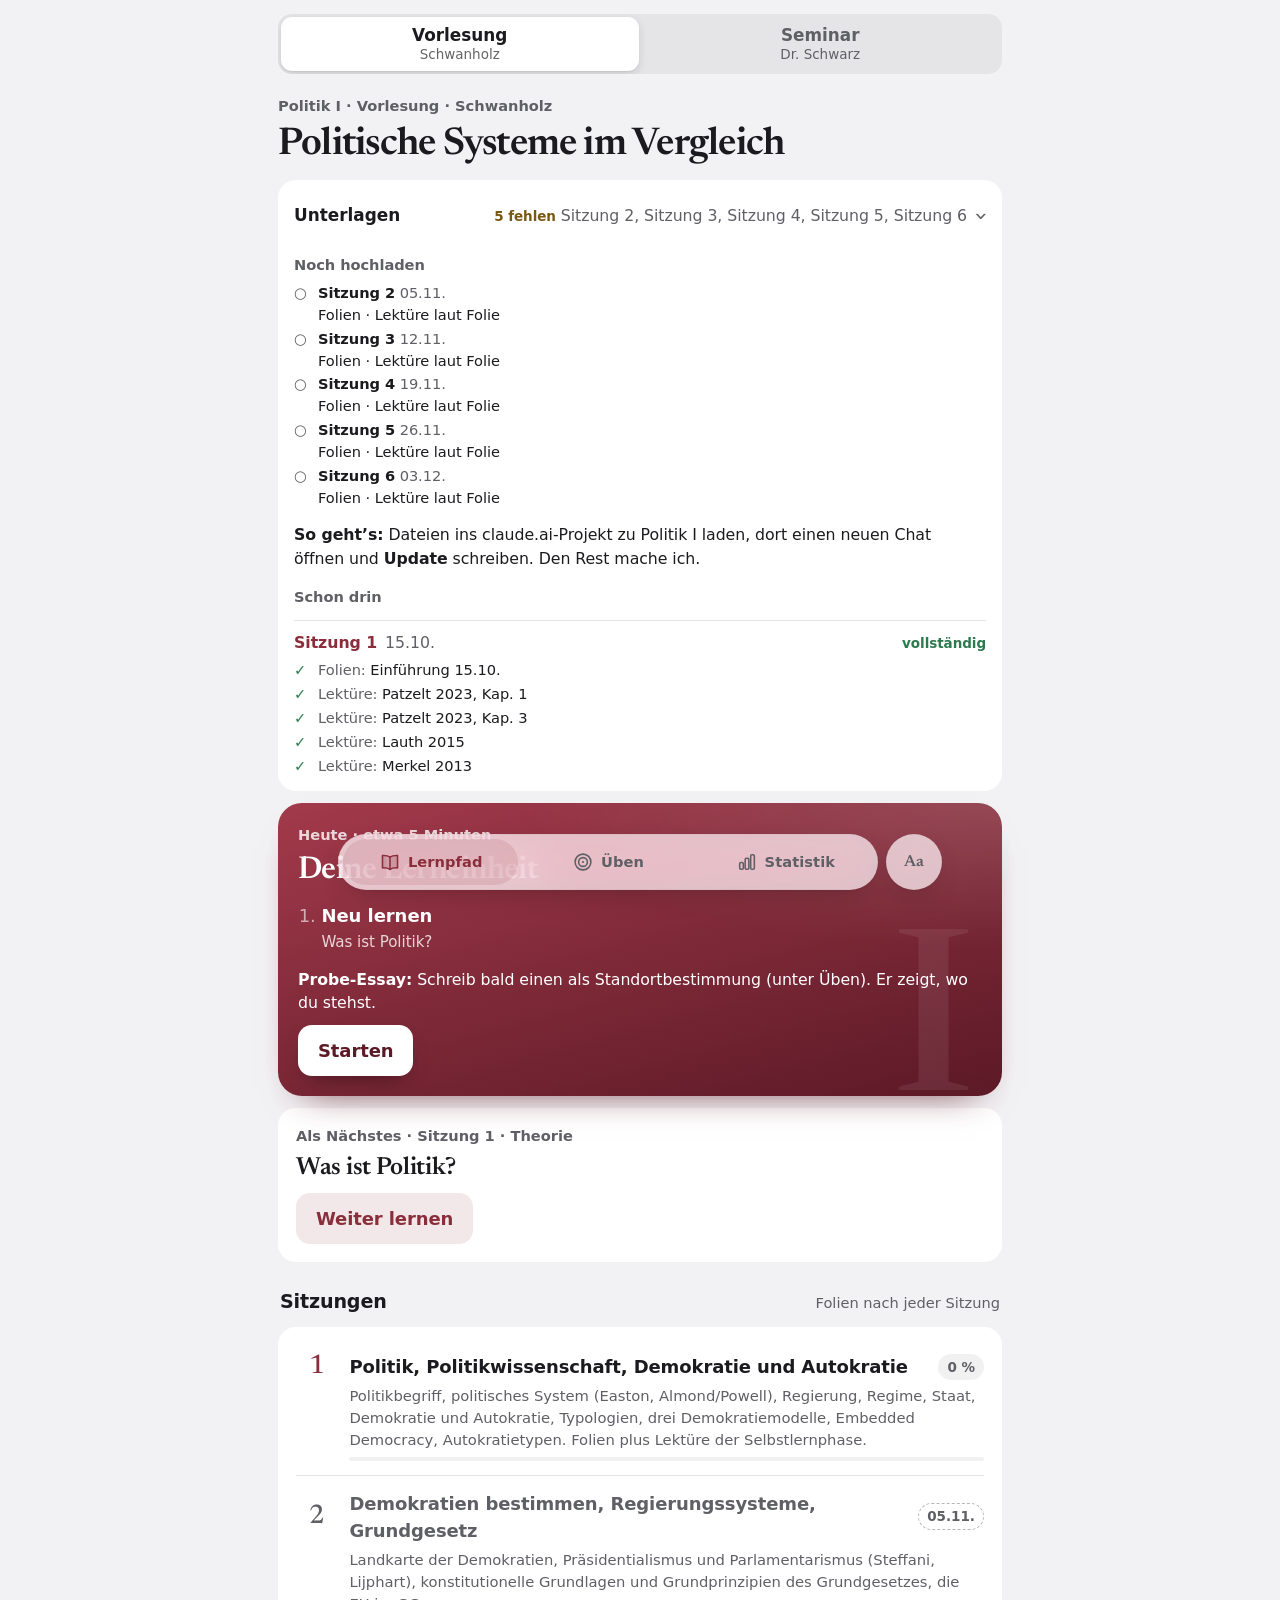
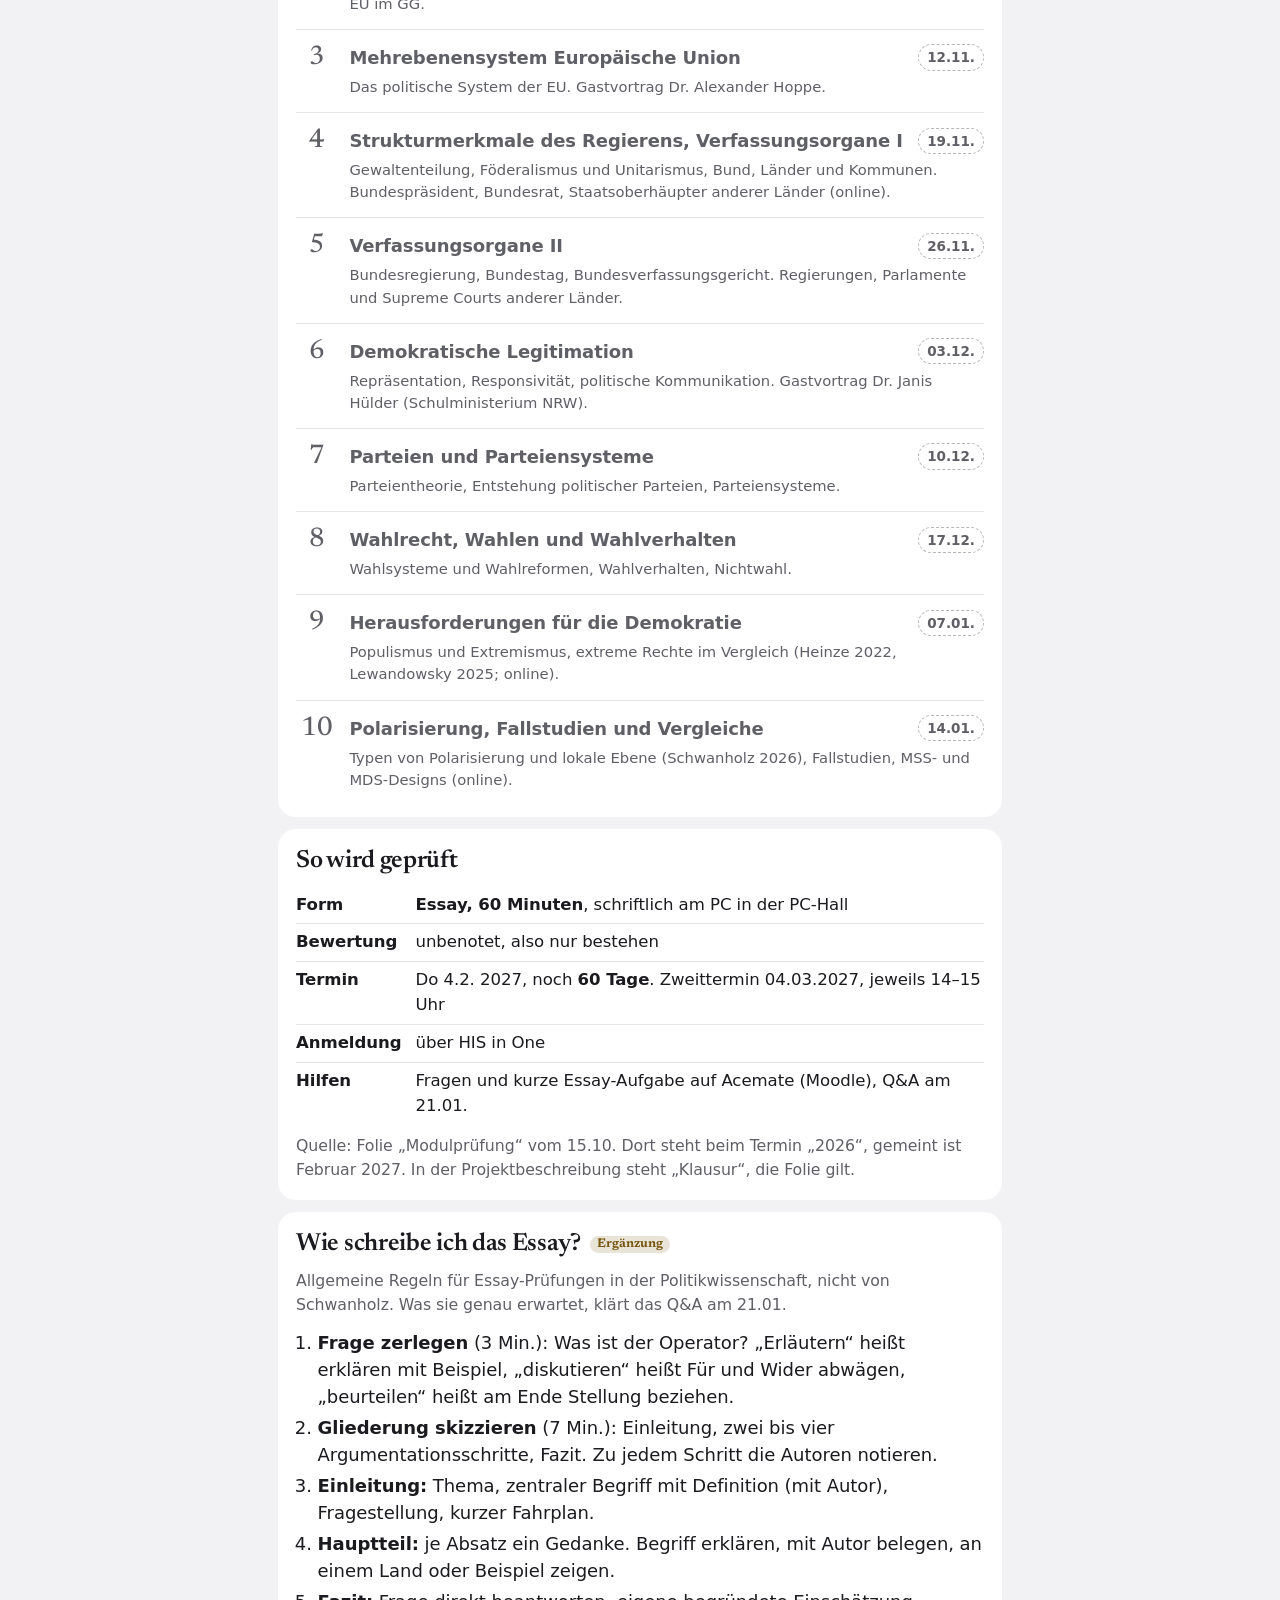
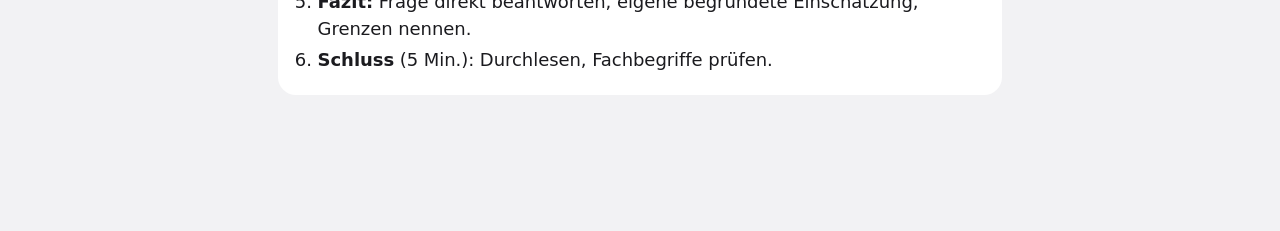
==== index.html @ a2483e61 "Block „Unterlagen“ in allen Apps: was fehlt, Muster je App aus den bisherigen Uploads hergeleitet; R" ====
<!doctype html>
<html lang="de">
<head>
<meta charset="utf-8">
<meta name="viewport" content="width=device-width, initial-scale=1, viewport-fit=cover">
<title>Politik I</title>
<meta name="apple-mobile-web-app-capable" content="yes">
<meta name="apple-mobile-web-app-title" content="Politik I">
<meta name="color-scheme" content="light dark">
<meta name="theme-color" content="#F2F2F4" media="(prefers-color-scheme: light)">
<meta name="theme-color" content="#000000" media="(prefers-color-scheme: dark)">
<link rel="preload" href="fonts/newsreader-latin.woff2" as="font" type="font/woff2" crossorigin>
<link rel="apple-touch-icon" href="/Politik-I/apple-touch-icon.png?v=4">
<link rel="icon" type="image/png" href="/Politik-I/icon-192.png?v=4">
<link rel="manifest" href="/Politik-I/manifest.webmanifest?v=4">
<style>
/* Layout: eine schmale Lernspalte (max. 42rem) mit Tableiste unten. Bandfarbe Politik I: Weinrot wie das App-Symbol, Ziffer I.
   Nur diese fünf Werte sind je App verschieden; alle übrigen Farben, Schriften und Formen stehen im gemeinsamen Design (src/design.css). */
:root{ --accent:#8A2E3B; --accent-ink:#FFFFFF; --plate-top:#A23A4B; --plate-bot:#5C1926; --numeral:"I"; }
@media (prefers-color-scheme: dark){ :root:not([data-theme="light"]){ --accent:#EFA3AF; --accent-ink:#2A0D12; --plate-top:#86293A; --plate-bot:#3A0E17; } }
:root[data-theme="dark"]{ --accent:#EFA3AF; --accent-ink:#2A0D12; --plate-top:#86293A; --plate-bot:#3A0E17; }
*{box-sizing:border-box}
html{font-size:calc(var(--base,100%) * var(--z,1))}
@media (min-width:768px){:root{--base:106.25%}}
@media (min-width:1100px){:root{--base:112.5%}}
.zoom{position:fixed;right:max(12px, env(safe-area-inset-right, 0px));bottom:calc(72px + env(safe-area-inset-bottom, 0px));display:flex;flex-direction:column;gap:8px;z-index:6}
.zoom button{width:44px;height:44px;border-radius:50%;border:1px solid var(--line);background:var(--surface);color:var(--ink);font-size:22px;line-height:1;opacity:.9;box-shadow:0 1px 4px rgba(0,0,0,.15)}
.tag{display:inline-block;font-family:var(--sans);font-size:.68rem;font-weight:600;letter-spacing:.04em;text-transform:uppercase;padding:1px 7px;border-radius:999px;vertical-align:middle;white-space:nowrap}
.tag.core{color:var(--accent);border:1px solid var(--accent)}
.tag.bg{color:var(--muted);border:1px dashed var(--line)}
.cctx{margin:-4px 0 0;font-size:.82rem;color:var(--muted)}
.cinfo{display:flex;gap:8px;align-items:flex-start;margin:0;font-size:.82rem;line-height:1.45;color:var(--muted)}
.cinfo .cl{display:block}
.cinfo .cl+.cl{margin-top:3px}
.cinfo b{color:var(--ink);font-weight:600}
.cinfo .ci{flex:none;width:18px;height:18px;border-radius:50%;border:1px solid var(--muted);font:600 .7rem/16px var(--serif);font-style:italic;text-align:center;margin-top:1px}
.wlink{color:var(--accent);text-decoration:none;font-weight:600;font-size:.92rem;line-height:1.4}
.wlink:hover{text-decoration:underline}
.mc .idk{border-style:dashed;color:var(--muted);text-align:center}
body{margin:0;background:var(--bg);color:var(--ink);font:1rem/1.5 var(--sans);-webkit-font-smoothing:antialiased}
main{max-width:42rem;margin:0 auto;padding-block:20px 120px;padding-left:max(16px, env(safe-area-inset-left, 0px));padding-right:max(16px, env(safe-area-inset-right, 0px))}
h1,h2,h3{font-family:var(--serif);font-weight:600;line-height:1.2;margin:0 0 .4em;text-wrap:balance}
h1{font-size:1.75rem}
h1,h2,h3,.card .front{overflow-wrap:break-word;hyphens:auto;-webkit-hyphens:auto} h2{font-size:1.3rem} h3{font-size:1.05rem}
p{margin:0 0 .8em}
.muted{color:var(--muted)} .small{font-size:.875rem}
.eyebrow{font-size:.75rem;letter-spacing:.08em;text-transform:uppercase;color:var(--muted);font-weight:600;margin:0 0 .3em}
.block{background:var(--surface);border:1px solid var(--line);border-radius:14px;padding:16px;margin:0 0 14px}
.stack{display:flex;flex-direction:column;gap:10px}
.row{display:flex;gap:10px;flex-wrap:wrap;align-items:center}
.row.between{justify-content:space-between}
button,input,select,textarea{font:inherit;color:inherit}
button{cursor:pointer}
.btn{background:var(--accent);color:var(--accent-ink);border:0;border-radius:10px;padding:12px 18px;font-weight:600}
.btn.ghost{background:transparent;color:var(--ink);border:1px solid var(--line)}
.btn.small{padding:8px 12px;font-size:.9rem}
.btn.warn{background:transparent;color:var(--bad);border:1px solid var(--bad)}
.btn:disabled{opacity:.45;cursor:default}
:focus-visible{outline:3px solid var(--accent);outline-offset:2px}
.chip{display:inline-block;font-size:.75rem;font-weight:600;padding:2px 9px;border-radius:999px;border:1px solid var(--line);color:var(--muted);white-space:nowrap}
.chip.l1{color:var(--gold);border-color:var(--gold)}
.chip.l2{color:var(--accent);border-color:var(--accent)}
.chip.l3{color:var(--good);border-color:var(--good)}
.chip.soon{border-style:dashed}

/* Klausuraufbau */
.parts{display:grid;grid-template-columns:12fr 24fr 24fr;gap:4px;margin:10px 0 8px}
.parts div{height:10px;border-radius:3px;background:var(--line)}
.parts div.on{background:var(--accent)}
.partlist{display:grid;grid-template-columns:auto 1fr auto;gap:6px 12px;font-size:.92rem}
.partlist b{font-variant-numeric:tabular-nums}

/* Aufgabenliste */
.tlist{display:flex;flex-direction:column}
.titem{display:grid;grid-template-columns:1fr auto;gap:4px 12px;align-items:center;padding:12px 2px;border-top:1px solid var(--line);text-align:left;background:none;border-left:0;border-right:0;border-bottom:0;width:100%}
.titem:first-child{border-top:0}
.titem .t{font-weight:600}
.titem .d{grid-column:1/-1;font-size:.85rem;color:var(--muted)}
.bar{height:6px;border-radius:3px;background:var(--line);overflow:hidden;grid-column:1/-1}
.bar i{display:block;height:100%;background:var(--good)}

/* Aufgabe */
.data{width:100%;border-collapse:collapse;font-variant-numeric:tabular-nums;font-size:.95rem}
.data th,.data td{border:1px solid var(--line);padding:6px 8px;text-align:center}
.data th{font-weight:600;color:var(--muted);font-size:.8rem}
.data td{font-family:var(--mono)}
.tablewrap{overflow-x:auto;margin:8px 0 2px}
.vals{display:grid;grid-template-columns:repeat(auto-fill,minmax(7.5rem,1fr));gap:6px;margin:10px 0 2px}
.vals div{border:1px solid var(--line);border-radius:8px;padding:5px 8px;background:var(--bg);display:flex;flex-direction:column;gap:1px;min-width:0}
.vals span{font-size:.76rem;color:var(--muted);line-height:1.3}
.vals b{font-family:var(--mono);font-weight:600;font-variant-numeric:tabular-nums}
.eq{font-family:var(--mono);font-size:.92rem;background:var(--bg);border-radius:8px;padding:8px 10px;overflow-x:auto;white-space:nowrap}
.seg{display:inline-flex;border:1px solid var(--line);border-radius:10px;overflow:hidden}
.seg button{background:none;border:0;padding:7px 12px;font-size:.85rem;color:var(--muted)}
.seg button+button{border-left:1px solid var(--line)}
.seg button[aria-pressed="true"]{background:var(--accent-soft);color:var(--ink);font-weight:600}
.step{border:1px solid var(--line);border-radius:12px;padding:12px;background:var(--surface)}
.step.ok{border-color:var(--good);background:var(--good-soft)}
.step.no{border-color:var(--bad);background:var(--bad-soft)}
.step .lab{font-weight:600}
.step .why{font-size:.88rem;color:var(--muted);margin:2px 0 8px}
.inp{display:flex;gap:8px;align-items:center;flex-wrap:wrap}
.inp input{width:9.5rem;max-width:100%;padding:10px 12px;border:1px solid var(--line);border-radius:10px;background:var(--bg);font-family:var(--mono);font-size:1.05rem}
.inp input:focus{border-color:var(--accent)}
.res{font-size:.9rem;margin-top:8px}
.res.good{color:var(--good)} .res.bad{color:var(--bad)}
.hint{font-size:.88rem}
.check{display:flex;gap:10px;align-items:flex-start;padding:6px 0}
.check input{width:20px;height:20px;margin-top:2px;flex:none;accent-color:var(--accent)}

/* Schmierzettel */
.pad{position:relative;border:1px solid var(--line);border-radius:12px;background:var(--bg);overflow:hidden}
.pad canvas{display:block;width:100%;height:240px;touch-action:none}
.pad .tools{position:absolute;right:8px;top:8px;display:flex;gap:6px}
.pad .tools button{background:var(--surface);border:1px solid var(--line);border-radius:8px;padding:4px 10px;font-size:.8rem}
.pad .ph{position:absolute;left:12px;top:10px;font-size:.8rem;color:var(--muted);pointer-events:none}

/* Statistik */
.week{display:grid;grid-template-columns:repeat(7,1fr);gap:6px;align-items:end;height:90px;margin:10px 0 4px}
.week div{background:var(--accent);border-radius:4px 4px 0 0;min-height:2px}
.weekl{display:grid;grid-template-columns:repeat(7,1fr);gap:6px;font-size:.75rem;color:var(--muted);text-align:center}
.srow{display:grid;grid-template-columns:1fr auto auto;gap:4px 12px;align-items:center;padding:9px 0;border-top:1px solid var(--line);font-size:.92rem}
.srow:first-of-type{border-top:0}
.srow.ch{grid-template-columns:1fr auto}
.srow.ch .small{grid-column:1/-1;grid-row:2}
.srow span{font-variant-numeric:tabular-nums}

/* Tableiste */
nav{position:fixed;left:0;right:0;bottom:0;background:var(--surface);border-top:1px solid var(--line);display:flex;justify-content:center;gap:4px;padding:8px max(16px, env(safe-area-inset-right, 0px)) calc(8px + env(safe-area-inset-bottom, 0px)) max(16px, env(safe-area-inset-left, 0px));z-index:5}
nav button{flex:1;max-width:9rem;background:none;border:0;border-radius:10px;padding:9px 6px;font-weight:600;font-size:.9rem;color:var(--muted)}
nav button[aria-current="page"]{background:var(--accent-soft);color:var(--ink)}
.toast{position:fixed;left:50%;transform:translateX(-50%);bottom:calc(80px + env(safe-area-inset-bottom, 0px));background:var(--ink);color:var(--bg);padding:10px 16px;border-radius:10px;font-size:.9rem;z-index:9;max-width:calc(100% - 32px)}
@media (prefers-reduced-motion:no-preference){ .step{transition:background .2s,border-color .2s} }

/* ===== Lernpfad, Lektionen, Karten, Grafiken, Essay ===== */
.chap{display:grid;grid-template-columns:2.4rem 1fr auto;gap:4px 12px;align-items:center;padding:12px 2px;border-top:1px solid var(--line);width:100%;background:none;border-left:0;border-right:0;border-bottom:0;text-align:left}
.chap:first-child{border-top:0}
.chap .no{font-family:var(--serif);font-size:1.3rem;font-weight:600;color:var(--accent);text-align:center}
.chap .t{font-weight:600;min-width:0}
.chap .d{grid-column:2/-1;font-size:.82rem;color:var(--muted)}
.chap .bar{grid-column:2/-1}
.chap.off .no,.chap.off .t{color:var(--muted)}
.chap:disabled{cursor:default}
.modes{display:flex;flex-direction:column}
.mode{display:grid;grid-template-columns:1fr auto;gap:2px 12px;align-items:center;padding:13px 2px;border-top:1px solid var(--line);background:none;border-left:0;border-right:0;border-bottom:0;width:100%;text-align:left}
.mode:first-child{border-top:0}
.mode .t{font-weight:600}
.mode .d{grid-column:1/-1;font-size:.84rem;color:var(--muted)}
.mode .n{font-variant-numeric:tabular-nums;font-size:.85rem;color:var(--muted)}
.today{border-color:var(--accent);background:var(--accent-soft)}
.lesson h2{margin-top:.2em}
.lesson p,.lesson li{max-width:65ch}
.lesson ul{padding-left:1.2em;margin:0 0 .8em}
.lesson li{margin:.2em 0}
.merk{border-left:4px solid var(--gold);background:var(--bg);border-radius:0 10px 10px 0;padding:10px 12px;margin:10px 0}
.merk b:first-child{display:block;font-size:.75rem;letter-spacing:.08em;text-transform:uppercase;color:var(--gold);margin-bottom:2px}
.kv{width:100%;border-collapse:collapse;font-size:.9rem;margin:6px 0 10px}
.kv td{border-top:1px solid var(--line);padding:6px 4px;vertical-align:top}
.kv td:first-child{font-weight:600;padding-right:14px;width:34%;hyphens:auto;-webkit-hyphens:auto}
@media (max-width:560px){ .kv,.kv tbody,.kv tr,.kv td{display:block;width:100%} .kv tr{border-top:1px solid var(--line);padding:6px 0} .kv tr:first-child{border-top:0} .kv td{border:0;padding:1px 0} .kv td:first-child{width:auto} }
.mc{display:flex;flex-direction:column;gap:8px;margin-top:8px}
.mc button{text-align:left;background:var(--bg);border:1px solid var(--line);border-radius:10px;padding:10px 12px}
.mc button.r{border-color:var(--good);background:var(--good-soft)}
.mc button.w{border-color:var(--bad);background:var(--bad-soft)}
.mc button:disabled{cursor:default;color:var(--ink)}
.ex{font-size:.9rem;margin-top:8px}
.card{min-height:12rem;display:flex;flex-direction:column;justify-content:center;gap:10px}
.card .front{font-family:var(--serif);font-size:1.25rem;font-weight:600;text-wrap:balance}
.card .back{border-top:1px solid var(--line);padding-top:10px;white-space:pre-line}
.dots{display:flex;gap:4px}
.dots i{width:8px;height:8px;border-radius:50%;background:var(--line)}
.dots i.on{background:var(--good)}
.gbox{position:relative;width:100%;aspect-ratio:4/3;max-width:100%;border:1px solid var(--line);border-radius:12px;background:var(--surface);overflow:hidden}
.gbox svg,.gbox canvas{position:absolute;inset:0;width:100%;height:100%}
.gbox canvas{touch-action:none}
.gbox .solsvg{pointer-events:none}
.fig{width:100%;max-width:100%;border:1px solid var(--line);border-radius:12px;background:var(--bg);margin:8px 0 12px}
svg .ax{stroke:var(--muted);stroke-width:1.6;fill:none}
svg .base{stroke:var(--ink);stroke-width:2.4;fill:none}
svg .sol{stroke:var(--accent);stroke-width:2.8;fill:none}
svg .gold{stroke:var(--gold);stroke-width:2.8;fill:none}
svg .dash{stroke-dasharray:5 5}
svg .thin{stroke-width:1.4}
svg text{fill:var(--muted);font:13px var(--sans)}
svg text.st{fill:var(--accent);font-weight:600}
svg text.bt{fill:var(--ink)}
svg .dot{fill:var(--surface);stroke:var(--ink);stroke-width:2}
svg .sdot{fill:var(--accent)}
svg .arrowhead{fill:var(--muted)}
svg .sarrow{fill:var(--accent)}
.essay textarea{width:100%;min-height:16rem;border:1px solid var(--line);border-radius:12px;background:var(--bg);padding:12px;font:1rem/1.55 var(--sans);resize:vertical}
.pts{font-variant-numeric:tabular-nums;font-weight:600}
.lnav{display:flex;justify-content:space-between;gap:10px;margin-top:14px;flex-wrap:wrap}
.crumb{background:none;border:0;padding:0;color:var(--accent);font-weight:600;font-size:.9rem;margin-bottom:8px}

/* ===== Strukturierte Inhalte: Begriffslisten, Gegenüberstellungen, Beispielboxen, Formeln ===== */
.eq{white-space:normal;overflow-wrap:break-word;overflow-x:visible;line-height:1.55;margin:6px 0}
.pz{color:var(--muted);font-size:.9em}
.dlist{display:grid;grid-template-columns:fit-content(42%) 1fr;margin:4px 0 8px}
.dlist>b,.dlist>span{padding:6px 0;border-top:1px solid var(--line);min-width:0;overflow-wrap:break-word}
.dlist>b{padding-right:14px;font-weight:600;hyphens:auto;-webkit-hyphens:auto}
.dlist>b:first-child,.dlist>b:first-child+span{border-top:0}
.dlist .eq{margin:4px 0 2px}
.cmp{width:100%;border-collapse:collapse;font-size:.92rem;margin:6px 0 10px}
.cmp th,.cmp td{border-top:1px solid var(--line);padding:7px 8px;text-align:left;vertical-align:top}
.cmp thead th{border-top:0;font-size:.78rem;letter-spacing:.04em;color:var(--muted);font-weight:600}
.cmp tbody th{font-weight:600;padding-left:0}
.cmp td{overflow-wrap:break-word}
@media (max-width:560px){
  .cmp:not(.tight) thead{display:none}
  .cmp:not(.tight),.cmp:not(.tight) tbody,.cmp:not(.tight) tr,.cmp:not(.tight) th,.cmp:not(.tight) td{display:block;width:100%}
  .cmp:not(.tight) tr{border-top:1px solid var(--line);padding:6px 0}
  .cmp:not(.tight) tr:first-child{border-top:0}
  .cmp:not(.tight) tbody th,.cmp:not(.tight) td{border:0;padding:2px 0}
  .cmp:not(.tight) td{display:grid;grid-template-columns:fit-content(45%) 1fr;gap:10px}
  .cmp:not(.tight) td::before{content:attr(data-l);color:var(--muted);font-size:.8rem;padding-top:1px}
}
.bsp{border:1px solid var(--line);border-radius:12px;padding:10px 14px 4px;margin:12px 0;background:var(--bg)}
.bsp .bh,.lesson .bsp .bh{font-size:.72rem;letter-spacing:.08em;text-transform:uppercase;color:var(--muted);font-weight:600;margin:0 0 2px}
.bsp .dlist{margin:0}
.lesson ol.steps{padding-left:1.3em;margin:0 0 .8em}
.lesson ol.steps li{margin:.35em 0}
.card{cursor:pointer;-webkit-tap-highlight-color:transparent}
.card .cctx{margin:0;font-size:.8rem;color:var(--muted);letter-spacing:.01em}
.card .back{white-space:normal}
.card .back p{margin:0 0 .5em}
.card .back ul,.card .back ol{margin:0 0 .5em;padding-left:1.25em}
.card .back li{margin:.2em 0}
.card .back>:last-child{margin-bottom:0}
.ml ol,.ml ul{padding-left:1.25em;margin:0 0 .5em} .ml li{margin:.25em 0} .ml p{margin:0 0 .5em}
.grade{display:grid;grid-template-columns:1fr 1fr;gap:8px}
.kg{margin-left:8px;vertical-align:middle;background:transparent;border:1px dashed var(--line);border-radius:999px;padding:6px 12px;font-size:.8rem;color:var(--muted)}
.kg[aria-pressed="true"]{border:1px solid var(--gold);color:var(--gold);font-weight:600}
.kg:disabled{cursor:default}
.why .gsd{color:var(--gold)}
.hint{margin:6px 0 0;font-size:.75rem;color:var(--muted);opacity:.85}
.swipewrap{position:relative;overflow-x:clip;overflow-y:visible;margin:0 -16px;padding:0 16px}
.swipewrap .card{touch-action:pan-y;-webkit-user-select:none;user-select:none;-webkit-touch-callout:none;will-change:transform;position:relative;overflow:hidden;backface-visibility:hidden}
.card .tint{position:absolute;inset:0;opacity:0;pointer-events:none;border-radius:inherit;border:2px solid transparent;will-change:opacity}
.card .tint.ok{border-color:var(--good);background:color-mix(in srgb,var(--good) 7%,transparent)}
.card .tint.no{border-color:var(--bad);background:color-mix(in srgb,var(--bad) 7%,transparent)}
.card.enter{animation:cardIn .22s ease-out}
@keyframes cardIn{from{opacity:0;transform:translate3d(0,8px,0) scale(.985)}to{opacity:1;transform:none}}
@media (prefers-reduced-motion:reduce){.card.enter{animation:none}}
.cty{display:block;width:100%;box-sizing:border-box;margin:2px 0 12px;padding:6px 2px;font:inherit;font-size:.95rem;color:var(--ink);background:transparent;border:0;border-bottom:1px dashed var(--line);border-radius:0;resize:none;outline:none}
.cty:focus{border-bottom-color:var(--muted)}
.cty::placeholder{color:var(--muted);opacity:.7}
.tylink{background:transparent;border:0;padding:8px 6px;font:inherit;font-size:.85rem;color:var(--muted);text-decoration:underline;text-underline-offset:3px;cursor:pointer}
.card .typed{border-top:1px solid var(--line);padding-top:8px}.card .typed p{margin:2px 0 0;white-space:pre-wrap}
.cundo{background:none;border:0;padding:4px;margin:-4px 4px -4px 0;color:var(--muted);opacity:.75;display:inline-grid;place-items:center;border-radius:8px;cursor:pointer;vertical-align:middle}
.cundo:active{opacity:1}
.crt{display:inline-flex;align-items:center}
.grade .btn{padding:12px 6px}
.cardpad{margin:0 0 12px}
.cardpad canvas{height:170px}
.card .tap{font-size:.78rem;color:var(--muted);margin:0}
.fb{margin-top:10px;border-left:3px solid var(--line);padding:2px 0 2px 12px;font-size:.92rem}
.fb.good{border-color:var(--good)} .fb.bad{border-color:var(--bad)} .fb.idk{border-color:var(--gold)}
.fb .fh{margin:0 0 2px;font-weight:600}
.fb.good .fh{color:var(--good)} .fb.bad .fh{color:var(--bad)} .fb.idk .fh{color:var(--gold)}
.fb .dlist{margin:0}
.unc{display:flex;gap:10px;flex-wrap:wrap;align-items:center}
.chip.unk{color:var(--gold);border-color:var(--gold)}
.copybox{width:100%;min-height:8rem;margin-top:8px;border:1px solid var(--line);border-radius:10px;background:var(--bg);padding:8px;font-size:.85rem}
.upl{padding:10px 14px}
.upl summary{display:flex;align-items:baseline;justify-content:space-between;gap:10px;cursor:pointer;list-style:none}
.upl summary::-webkit-details-marker{display:none}
.upl summary::after{content:"›";color:var(--muted);transition:transform .2s}
.upl[open] summary::after{transform:rotate(90deg)}
.upl-last{font-size:.875rem;color:var(--muted);margin-left:auto}
.upl-u{margin-top:12px;padding-top:10px;border-top:1px solid var(--line)}
.upl-h{display:flex;gap:8px;align-items:baseline;margin:0 0 4px;font-size:.875rem}
.upl-h b{color:var(--accent)} .upl-h .upst{margin-left:auto}
.upst{font-size:.75rem;font-weight:600}
.upst.full{color:var(--good)} .upst.part{color:var(--gold)} .upst.unk{color:var(--muted);font-style:italic}
.upl-i{list-style:none;margin:0;padding:0;display:grid;gap:2px;font-size:.8125rem}
.upl-i li{display:flex;gap:6px;align-items:baseline} .upl-i li>span:first-child{width:1rem;flex:none;color:var(--good)}
.upl-i li.miss>span:first-child{color:var(--muted)}
.upl-src{margin:4px 0 0;font-size:.75rem}
.brk-l{list-style:none;margin:10px 0 0;padding:0;display:grid;gap:10px}
.brk-l li{display:grid;gap:1px;font-size:.875rem} .brk-l li>span:first-child{font-size:.75rem}
.motiv{margin:12px 0 0;font-size:.875rem;color:var(--muted);font-style:italic;text-align:center}
.todo.on>span{color:var(--muted);text-decoration:line-through;text-decoration-color:var(--line)}
.week7{display:grid;grid-template-columns:repeat(7,minmax(0,1fr));gap:4px;margin-top:10px}
.week7 .d{display:flex;flex-direction:column;align-items:center;text-align:center;min-width:0}
.week7 .bw{height:80px;width:100%;display:flex;align-items:flex-end;justify-content:center}
.week7 .bw i{display:block;width:70%;max-width:2.2rem;background:var(--accent);opacity:.55;border-radius:4px 4px 0 0;min-height:2px}
.week7 .wd{font-size:.78rem;font-weight:600;margin-top:6px}
.week7 .dt{font-size:.68rem;color:var(--muted);font-variant-numeric:tabular-nums}
.week7 .n{font-size:.85rem;font-weight:600;margin-top:4px;font-variant-numeric:tabular-nums}
.week7 .u{font-size:.6rem;color:var(--muted);max-width:100%;overflow:hidden;text-overflow:ellipsis}
.week7 .d.today .bw i{opacity:1}
.week7 .d.today .wd{color:var(--accent)}
.week7 .d.today{background:var(--accent-soft);border-radius:8px;padding-bottom:4px}
.klist{display:grid;grid-template-columns:fit-content(40%) 1fr;font-size:.92rem;margin:4px 0 10px}
.klist>b,.klist>span{padding:6px 0;border-top:1px solid var(--line)}
.klist>b{padding-right:14px;font-weight:600}
.klist>b:first-child,.klist>b:first-child+span{border-top:0}
#sessbar{position:sticky;top:0;z-index:7;background:var(--surface);border-bottom:1px solid var(--line);padding-top:env(safe-area-inset-top,0px)}
#sessbar .sbin{max-width:42rem;margin:0 auto;display:flex;gap:8px;align-items:center;padding:8px max(16px, env(safe-area-inset-right, 0px)) 8px max(16px, env(safe-area-inset-left, 0px))}
#sessbar .sbt{flex:1;min-width:0;font-size:.88rem;overflow:hidden;text-overflow:ellipsis;white-space:nowrap}
.plan{margin:6px 0 12px;padding-left:1.3em}
.plan li{margin:.35em 0}
.plan li span{display:block;font-size:.84rem;color:var(--muted)}
.who{font-family:var(--serif);font-size:1.2rem;font-weight:600;line-height:1.35;margin:0 0 6px}
.weak{margin:4px 0 8px;padding-left:1.2em;font-size:.92rem}
.weak li{margin:.2em 0}
.dateinp{padding:7px 10px;border:1px solid var(--line);border-radius:10px;background:var(--bg);color:var(--ink);font:inherit;font-size:.92rem}
.card .front .symin{display:block;font-size:.9rem;font-family:var(--sans);font-weight:400;color:var(--muted);margin-top:6px}
.card .front.symf{font-size:2.2rem;font-family:var(--serif);text-align:center;padding:.3em 0}
.lex>b.sy{font-family:var(--serif);font-size:1.15rem;font-weight:600;color:var(--accent);min-width:3.2rem}
.lex>span>span{display:block;margin-top:2px}
.lex .lexeq{margin:4px 0;font-size:.85rem}
.lexwarn{color:var(--bad)}
.sheet{position:fixed;inset:0;background:rgba(0,0,0,.35);z-index:20;display:flex;justify-content:center;align-items:flex-end}
.sheetin{background:var(--bg);width:100%;max-width:42rem;max-height:88vh;overflow-y:auto;border-radius:16px 16px 0 0;padding:16px max(16px, env(safe-area-inset-left, 0px)) calc(20px + env(safe-area-inset-bottom, 0px))}

/* ===== Politik I: Kästen, Selbsttest, Umschalter, Lektüre, Essay (aus der bisherigen App) ===== */
.merk>b:first-child{display:block;font-size:.75rem;letter-spacing:.08em;text-transform:uppercase;color:var(--gold);margin-bottom:2px}
.merk .mi{margin:0 0 8px}
.merk .eq{background:var(--surface);display:inline-block;max-width:100%;margin-top:4px}
.mrows{display:flex;flex-direction:column}
.mrows>div{display:flex;flex-direction:column;gap:2px;padding:8px 0;border-top:1px solid var(--line)}
.mrows>div:first-child{border-top:0;padding-top:2px}
.mrows>div:last-child{padding-bottom:0}
.ml{font-weight:600;font-size:.92rem}
.msteps{list-style:none;margin:0;padding:0;counter-reset:s;display:flex;flex-direction:column;gap:10px}
.msteps li{display:grid;grid-template-columns:1.5rem 1fr;column-gap:10px;row-gap:3px;align-items:start}
.msteps li::before{counter-increment:s;content:counter(s);grid-row:1 / span 2;width:1.4rem;height:1.4rem;border-radius:50%;border:1px solid var(--gold);color:var(--gold);font:600 .74rem/1.3rem var(--sans);text-align:center;margin-top:.05rem}
.msteps .eq{margin:0;display:block}
.sect{font-size:.75rem;letter-spacing:.08em;text-transform:uppercase;color:var(--muted);font-weight:600;margin:4px 2px 8px;display:flex;justify-content:space-between;gap:8px}
.kz{border-top:1px solid var(--line);padding:12px 0 10px}
.kz:first-of-type{border-top:0;padding-top:4px}
.kz .st{margin:0 0 8px;line-height:1.45}
.kz .st i.no{font-style:normal;color:var(--muted);font-variant-numeric:tabular-nums;margin-right:6px}
.wf{display:inline-flex;border:1px solid var(--line);border-radius:10px;overflow:hidden}
.wf button{background:var(--bg);border:0;padding:8px 16px;font-size:.9rem;font-weight:600;color:var(--muted);min-width:5.5rem}
.wf button+button{border-left:1px solid var(--line)}
.wf button[aria-pressed="true"]{background:var(--accent-soft);color:var(--ink)}
.wf button.r{background:var(--good-soft);color:var(--good)}
.wf button.w{background:var(--bad-soft);color:var(--bad)}
.wf button:disabled{cursor:default}
.kz .why{font-size:.86rem;color:var(--muted);margin:8px 0 0;line-height:1.45}
.kz .why b{color:var(--ink);font-weight:600}
.pbadge{font-variant-numeric:tabular-nums;font-weight:600;font-size:.95rem}
.kvq{width:100%;border-collapse:collapse;font-size:.9rem;margin:6px 0 10px;font-variant-numeric:tabular-nums}
.kvq th,.kvq td{border-top:1px solid var(--line);padding:6px 6px;text-align:left}
.kvq th{font-weight:600;color:var(--muted);font-size:.8rem}
svg .fillA{fill:var(--accent-soft);stroke:none}
svg .fillB{fill:var(--accent-soft);opacity:.55;stroke:none}
.kvq .nw{white-space:nowrap}
.chip.flag{color:var(--gold);border-color:var(--gold)}
.switch{display:grid;grid-template-columns:1fr 1fr;border:1px solid var(--line);border-radius:12px;overflow:hidden;margin:0 0 18px;background:var(--surface)}
.switch button{background:transparent;border:0;padding:10px 6px;font-weight:600;color:var(--muted);line-height:1.25}
.switch button small{display:block;font-weight:400;font-size:.75rem}
.switch button[aria-pressed="true"]{background:var(--ink);color:var(--surface)}
.erg{display:inline-block;font-size:.66rem;font-weight:600;letter-spacing:.05em;text-transform:uppercase;color:var(--gold);border:1px solid var(--gold);border-radius:999px;padding:0 6px;vertical-align:middle;margin-left:4px;white-space:nowrap}
.lit{display:inline-block;font-size:.66rem;font-weight:600;letter-spacing:.05em;text-transform:uppercase;color:var(--accent);border:1px solid var(--accent);border-radius:999px;padding:0 6px;vertical-align:middle;margin-left:4px;white-space:nowrap}
.litbox{border-left:4px solid var(--accent);background:var(--accent-soft);border-radius:0 10px 10px 0;padding:10px 12px;margin:10px 0}
.litbox>b:first-child{display:block;font-size:.72rem;letter-spacing:.08em;text-transform:uppercase;color:var(--accent);margin-bottom:2px}
.litbox p:last-child{margin-bottom:0}
.kvq td,.kvq th{overflow-wrap:anywhere;hyphens:auto;-webkit-hyphens:auto}
.lesson .kvq{table-layout:fixed}
.litbox .kvq,.merk .kvq{font-size:.84rem;table-layout:fixed}
.litbox .kvq td:first-child,.litbox .kvq th:first-child{width:28%}
.ergbox{border:1px dashed var(--gold);border-radius:10px;padding:10px 12px;margin:10px 0}
.ergbox>b:first-child{display:block;font-size:.72rem;letter-spacing:.08em;text-transform:uppercase;color:var(--gold);margin-bottom:2px}
.quote{border-left:3px solid var(--accent);padding:4px 0 4px 12px;margin:10px 0;font-family:var(--serif);font-size:1.02rem;line-height:1.5}
.quote cite{display:block;font:normal .8rem var(--sans);color:var(--muted);margin-top:4px}
.gl{margin:6px 0 0;padding-left:1.2rem}
.gl li{margin:4px 0}
.gl li b{font-weight:600}
.etop{display:flex;justify-content:space-between;align-items:center;gap:10px;position:sticky;top:env(safe-area-inset-top,0px);z-index:4;background:var(--bg);padding:6px 0}
.clock{font-variant-numeric:tabular-nums;font-weight:700;font-size:1.15rem}
.wc{font-size:.8rem;color:var(--muted);text-align:right;margin-top:4px}
.essaytext{white-space:pre-wrap;background:var(--bg);border-radius:10px;padding:10px;margin:0;font-size:.92rem}
.musterp p{margin:0 0 .7em}
.info dl{margin:6px 0 0}
.info dl div{display:grid;grid-template-columns:7.5rem 1fr;gap:8px;padding:5px 0;border-top:1px solid var(--line);font-size:.9rem}
.info dl div:first-child{border-top:0}
.info dt{color:var(--muted)}
.info dd{margin:0}
/* ===== Politik I: Beispielboxen ruhig mit Akzentton, Label links ===== */
.merk b:first-child{display:inline;font-size:inherit;letter-spacing:normal;text-transform:none;color:inherit;margin:0}
.merk{border-left:4px solid var(--accent);background:var(--accent-soft);border-radius:0 10px 10px 0;padding:10px 12px;margin:12px 0}
.merk>b:first-child{display:block;font-size:.72rem;letter-spacing:.08em;text-transform:uppercase;color:var(--accent);margin-bottom:4px}
.mrows>div{display:grid;grid-template-columns:fit-content(38%) 1fr;gap:2px 14px;padding:7px 0;border-top:1px solid var(--line)}
.mrows>div:first-child{border-top:0;padding-top:2px}
.mrows .ml{font-weight:600;font-size:.92rem;hyphens:auto;-webkit-hyphens:auto}
@media (max-width:560px){ .mrows>div{grid-template-columns:1fr} }
.bsp{border-left:4px solid var(--accent);border-top:0;border-right:0;border-bottom:0;border-radius:0 10px 10px 0;background:var(--accent-soft)}
.bsp .bh,.lesson .bsp .bh{color:var(--accent)}
/* Lektions-Tabellen: Begriffspaare als Liste, Vergleiche als Tabelle, auf dem Handy gestapelt */
.lesson .dlist{margin:6px 0 12px}
.dlist>span{hyphens:auto;-webkit-hyphens:auto}
.lesson .cmp{margin:6px 0 12px}
.lesson .cmp td>span{display:block}
.lesson ol{padding-left:1.3em;margin:0 0 .8em}
.lesson ol li{margin:.3em 0}
.who.sm{font-size:1.05rem}
.wset{font-size:.78rem;color:var(--muted);margin:0 0 4px}
.otime{font-variant-numeric:tabular-nums;font-weight:600}
.lexwarn::before{content:"Verwechslung: ";font-weight:600}
</style>
<style>
/* ===================== Gemeinsames Design aller Lern-Apps („Die Reihe“) =====================
   Wortgleich in allen Apps. Je App stehen in head.html nur: --accent, --accent-ink, --plate-top, --plate-bot, --numeral (hell und dunkel).
   Idee: Jede App ist ein Band einer Reihe. Die Bandfarbe des App-Symbols erscheint kräftig nur an einer Stelle,
   der Platte „Heute“ (mit der römischen Ziffer wie im Symbol). Alles andere ist ruhig und neutral wie in iOS:
   helle bzw. schwarze Fläche, weiße bzw. dunkelgraue Gruppen, feine Trennlinien, Glas nur für die Bedienleisten (Tableiste,
   Schriftgröße, Hinweise), wie Apples Liquid Glass. Titel in Newsreader (Production Type, SIL OFL, im Ordner fonts/),
   Text in der Systemschrift (SF Pro auf iPad und iPhone). Keine Großbuchstaben-Etiketten, keine Schatten auf jeder Karte:
   Erhöht sind nur die Platte und die Lernkarte. Bewegung nur als Antwort auf Tippen (Seitenwechsel, Karte, Drücken). */

@font-face{font-family:"Newsreader";font-style:normal;font-weight:200 800;font-display:swap;
  src:url("fonts/newsreader-latin.woff2") format("woff2-variations"),url("fonts/newsreader-latin.woff2") format("woff2");
  unicode-range:U+0000-00FF,U+0131,U+0152-0153,U+02BB-02BC,U+02C6,U+02DA,U+02DC,U+0304,U+0308,U+0329,U+2000-206F,U+20AC,U+2122,U+2191,U+2193,U+2212,U+2215,U+FEFF,U+FFFD}
@font-face{font-family:"Newsreader";font-style:normal;font-weight:200 800;font-display:swap;
  src:url("fonts/newsreader-latin-ext.woff2") format("woff2-variations"),url("fonts/newsreader-latin-ext.woff2") format("woff2");
  unicode-range:U+0100-02BA,U+02BD-02C5,U+02C7-02CC,U+02CE-02D7,U+02DD-02FF,U+1E00-1E9F,U+1EF2-1EFF,U+2020,U+20A0-20AB,U+20AD-20C0,U+2113,U+2C60-2C7F,U+A720-A7FF}

/* ---------- Farben und Formen ---------- */
:root{ color-scheme:light;
  --bg:#F2F2F4; --surface:#FFFFFF; --surface2:#F7F7F9; --ink:#1B1B1F; --muted:#5F5F66; --line:#E3E3E8;
  --fill:rgba(118,118,128,.10); --fill2:rgba(118,118,128,.18);
  --good:#2D7A4E; --bad:#B43A2E; --gold:#785810;
  --good-soft:color-mix(in srgb,var(--good) 10%,var(--surface)); --bad-soft:color-mix(in srgb,var(--bad) 9%,var(--surface));
  --accent-soft:color-mix(in srgb,var(--accent) 8%,var(--surface));
  --tint:color-mix(in srgb,var(--accent) 11%,transparent);
  --thumb:#FFFFFF; --glass:rgba(250,250,252,.72); --glass-line:rgba(0,0,0,.07);
  --serif:"Newsreader","Iowan Old Style",Georgia,serif;
  --sans:-apple-system,BlinkMacSystemFont,system-ui,"Segoe UI",Roboto,"Helvetica Neue",sans-serif;
  --mono:ui-monospace,"SF Mono",Menlo,Consolas,monospace;
  --r-l:24px; --r-m:18px; --r-s:12px;
  --lift:0 1px 2px rgba(0,0,0,.04),0 16px 36px -18px rgba(0,0,0,.22);
  --float:0 10px 30px -12px rgba(0,0,0,.28),0 1px 3px rgba(0,0,0,.06);
  --check:url("data:image/svg+xml,%3Csvg xmlns='http://www.w3.org/2000/svg' viewBox='0 0 14 14'%3E%3Cpath d='M3.2 7.3 5.9 10 10.9 4.2' fill='none' stroke='%23fff' stroke-width='2.1' stroke-linecap='round' stroke-linejoin='round'/%3E%3C/svg%3E");
}
@media (prefers-color-scheme: dark){ :root:not([data-theme="light"]){ color-scheme:dark;
  --bg:#000000; --surface:#1C1C1E; --surface2:#242427; --ink:#F3F3F5; --muted:#9D9DA5; --line:#2F2F34;
  --fill:rgba(118,118,128,.20); --fill2:rgba(118,118,128,.30);
  --good:#62C48C; --bad:#F2897E; --gold:#DDB35A;
  --thumb:#5B5B60; --glass:rgba(30,30,33,.70); --glass-line:rgba(255,255,255,.09);
  --tint:color-mix(in srgb,var(--accent) 17%,transparent);
  --lift:0 0 0 1px rgba(255,255,255,.05),0 22px 44px -20px rgba(0,0,0,.9);
  --float:0 12px 34px -12px rgba(0,0,0,.8),0 0 0 .5px rgba(255,255,255,.08);
  --check:url("data:image/svg+xml,%3Csvg xmlns='http://www.w3.org/2000/svg' viewBox='0 0 14 14'%3E%3Cpath d='M3.2 7.3 5.9 10 10.9 4.2' fill='none' stroke='%23141416' stroke-width='2.1' stroke-linecap='round' stroke-linejoin='round'/%3E%3C/svg%3E"); } }
:root[data-theme="dark"]{ color-scheme:dark;
  --bg:#000000; --surface:#1C1C1E; --surface2:#242427; --ink:#F3F3F5; --muted:#9D9DA5; --line:#2F2F34;
  --fill:rgba(118,118,128,.20); --fill2:rgba(118,118,128,.30);
  --good:#62C48C; --bad:#F2897E; --gold:#DDB35A;
  --thumb:#5B5B60; --glass:rgba(30,30,33,.70); --glass-line:rgba(255,255,255,.09);
  --tint:color-mix(in srgb,var(--accent) 17%,transparent);
  --lift:0 0 0 1px rgba(255,255,255,.05),0 22px 44px -20px rgba(0,0,0,.9);
  --float:0 12px 34px -12px rgba(0,0,0,.8),0 0 0 .5px rgba(255,255,255,.08);
  --check:url("data:image/svg+xml,%3Csvg xmlns='http://www.w3.org/2000/svg' viewBox='0 0 14 14'%3E%3Cpath d='M3.2 7.3 5.9 10 10.9 4.2' fill='none' stroke='%23141416' stroke-width='2.1' stroke-linecap='round' stroke-linejoin='round'/%3E%3C/svg%3E"); }

/* ---------- Grundlagen ---------- */
html{-webkit-text-size-adjust:100%;text-size-adjust:100%}
body{background:var(--bg);color:var(--ink);font-family:var(--sans);letter-spacing:-.003em;text-rendering:optimizeLegibility;-webkit-tap-highlight-color:transparent}
button{touch-action:manipulation}
::selection{background:color-mix(in srgb,var(--accent) 24%,transparent)}
:focus-visible{outline:2.5px solid color-mix(in srgb,var(--accent) 75%,transparent);outline-offset:2px}
main{padding-top:14px;padding-bottom:calc(124px + env(safe-area-inset-bottom,0px))}
h1,h2,h3,.card .front,.who,.quote,.motiv{font-family:var(--serif);font-optical-sizing:auto;font-kerning:normal}
h1{font-size:2.125rem;font-weight:600;line-height:1.1;letter-spacing:-.02em;margin:0 0 14px}
h2{font-size:1.375rem;font-weight:600;line-height:1.2;letter-spacing:-.012em;margin:0 0 10px}
h3{font-size:1.125rem;font-weight:600;line-height:1.3;letter-spacing:-.005em;margin:0 0 8px}
p,li{text-wrap:pretty}
.eyebrow{font-size:.8125rem;font-weight:600;letter-spacing:0;text-transform:none;color:var(--muted);margin:0 0 8px;line-height:1.35}

/* ---------- Abstände: ein festes Raster (4 · 8 · 12 · 16 · 24 · 32 px), damit kleine Zeilen nie an Titeln kleben ---------- */
.eyebrow+h1,.eyebrow+h2,.eyebrow+h3{margin-top:2px}
.block>h2:first-child,.block>h3:first-child{margin-top:0}
.mode,.titem{row-gap:4px}
.chap{row-gap:5px}
.plan li span{margin-top:2px}
.brk-l li{gap:3px}
.week7 .dt{margin-top:1px}
.week7 .n{margin-top:6px}
.lnav{margin-top:18px}
.sect+.block,.sect+.tlist{margin-top:0}
/* Listen in Gruppen: Zeilenabstand ersetzt den Rand, oben und unten gleich viel Luft */
.block>.modes:first-child,.block>.tlist:first-child{margin-top:-6px}
.block>.modes:last-child,.block>.tlist:last-child{margin-bottom:-6px}
.sect{font-size:1.0625rem;font-weight:650;letter-spacing:-.008em;text-transform:none;color:var(--ink);margin:26px 2px 10px;align-items:baseline}
.sect>span+span{font-size:.8125rem;font-weight:500;color:var(--muted);letter-spacing:0}
.crumb{display:inline-flex;align-items:center;gap:4px;font-size:.9375rem;font-weight:600;color:var(--accent);padding:6px 0;min-height:44px;margin:-4px 0 8px}

/* ---------- Gruppen (ruhig, ohne Rahmen und ohne Schatten) ---------- */
.block{background:var(--surface);border:0;border-radius:var(--r-m);padding:18px;margin:0 0 12px}
.tlist .titem,.chap,.mode,.srow,.klist>b,.klist>span,.dlist>b,.dlist>span,.kv td,.cmp th,.cmp td,.kvq th,.kvq td,.mrows>div,.kz,.upl-u,.info dl div{border-top-color:var(--line)}

/* ---------- Die Platte „Heute“: einziges kräftiges Element, Farbe und Ziffer wie das App-Symbol ---------- */
.block.today{position:relative;overflow:hidden;isolation:isolate;border:0;border-radius:var(--r-l);padding:22px 20px 20px;color:#fff;
  background:radial-gradient(120% 90% at 100% 0%,rgba(255,255,255,.13),transparent 55%),linear-gradient(165deg,var(--plate-top),var(--plate-bot));
  box-shadow:0 18px 36px -26px var(--plate-bot)}
.block.today::after{content:var(--numeral);position:absolute;right:.14em;bottom:-.24em;z-index:-1;font:500 12.5rem/1 var(--serif);letter-spacing:-.02em;color:#fff;opacity:.08;pointer-events:none}
.block.today .eyebrow{color:rgba(255,255,255,.8)}
.block.today h2{color:#fff;font-size:1.75rem;letter-spacing:-.018em;margin:2px 0 12px}
.block.today .muted,.block.today .small.muted,.block.today .plan li span{color:rgba(255,255,255,.8)}
.block.today b,.block.today a,.block.today .wlink{color:#fff}
.block.today .plan{padding-left:1.3em;margin:4px 0 14px}
.block.today .plan li{margin:.5em 0}
.block.today .plan li::marker{color:rgba(255,255,255,.6);font-variant-numeric:tabular-nums}
.block.today .btn{background:#fff;color:var(--plate-bot);box-shadow:0 10px 22px -12px rgba(0,0,0,.55)}
.block.today .btn.ghost{background:rgba(255,255,255,.16);color:#fff;box-shadow:none}

/* ---------- Knöpfe ---------- */
.btn{display:inline-flex;align-items:center;justify-content:center;gap:6px;min-height:46px;padding:12px 20px;border:0;border-radius:14px;
  font-weight:600;letter-spacing:-.006em;background:var(--accent);color:var(--accent-ink);
  box-shadow:inset 0 1px 0 rgba(255,255,255,.14),0 1px 2px rgba(0,0,0,.1);transition:transform .16s cubic-bezier(.3,.7,.4,1),filter .16s,background-color .2s}
.btn:active:not(:disabled){transform:scale(.97);filter:brightness(.93)}
.btn.ghost{background:var(--tint);color:var(--accent);border:0;box-shadow:none}
.btn.small{min-height:36px;padding:8px 14px;border-radius:11px;font-size:.875rem}
.btn.warn{background:color-mix(in srgb,var(--bad) 11%,transparent);color:var(--bad);border:0;box-shadow:none}
.btn:disabled{opacity:.4}
@media (hover:hover){ .btn:hover:not(:disabled){filter:brightness(1.06)} .btn.ghost:hover:not(:disabled){filter:none;background:color-mix(in srgb,var(--accent) 16%,transparent)} }
.tylink,.kg{border-radius:999px}

/* ---------- Kleine Marken ---------- */
.chip{border:0;background:var(--fill);color:var(--muted);padding:3px 9px;font-weight:600;font-size:.75rem;font-variant-numeric:tabular-nums}
.chip.l1,.chip.unk,.chip.flag{background:color-mix(in srgb,var(--gold) 15%,transparent);color:var(--gold);border:0}
.chip.l2{background:var(--tint);color:var(--accent);border:0}
.chip.l3{background:color-mix(in srgb,var(--good) 14%,transparent);color:var(--good);border:0}
.chip.soon{background:transparent;border:1px dashed color-mix(in srgb,var(--muted) 45%,transparent);padding:2px 8px}
.tag,.erg,.lit{text-transform:none;letter-spacing:0;font-size:.6875rem;font-weight:650;border:0;padding:1px 7px;border-radius:999px}
.tag.core,.lit{background:var(--tint);color:var(--accent);border:0}
.tag.bg{background:var(--fill);color:var(--muted);border:0}
.erg{background:color-mix(in srgb,var(--gold) 16%,transparent);color:var(--gold)}

/* ---------- Umschalter (wie iOS) ---------- */
.switch{background:var(--fill);border:0;border-radius:14px;padding:3px;gap:3px;margin:0 0 22px}
.switch button{border-radius:11px;padding:8px 6px;color:var(--muted);font-weight:600;font-size:.9375rem;transition:background-color .22s,box-shadow .22s,color .22s}
.switch button small{color:var(--muted);font-weight:500;font-size:.75rem}
.switch button[aria-pressed="true"]{background:var(--thumb);color:var(--ink);box-shadow:0 3px 8px rgba(0,0,0,.12),0 1px 1px rgba(0,0,0,.05)}
.switch button[aria-pressed="true"] small{color:color-mix(in srgb,var(--ink) 68%,transparent)}
.seg,.wf{display:inline-flex;background:var(--fill);border:0;border-radius:12px;padding:2px;gap:2px;overflow:visible}
.seg button,.wf button,.seg button+button,.wf button+button{border:0;border-radius:10px;background:transparent;color:var(--muted)}
.seg button[aria-pressed="true"],.wf button[aria-pressed="true"]{background:var(--thumb);color:var(--ink);box-shadow:0 2px 6px rgba(0,0,0,.1)}
.wf button.r{background:var(--good-soft);color:var(--good)}
.wf button.w{background:var(--bad-soft);color:var(--bad)}

/* ---------- Listen ---------- */
.chap,.mode,.titem{transition:opacity .15s}
.chap:not(:disabled):active,.mode:active,.titem:active{opacity:.5}
.chap{padding:14px 0;grid-template-columns:2.3rem 1fr auto}
.chap .no{font-family:var(--serif);font-size:1.5rem;font-weight:500;line-height:1;color:var(--accent);font-variant-numeric:lining-nums}
.chap .t,.mode .t,.titem .t{letter-spacing:-.006em}
.mode{padding:14px 0}
.bar{height:4px;border-radius:999px;background:var(--fill)}
.bar i{border-radius:999px}
@media (hover:hover){ .chap:not(:disabled):hover .t,.mode:hover .t,.titem:hover .t{color:var(--accent)} }

/* ---------- Aufklappbare Kurzinfos (Hochgeladen, Claude-Brücke) ---------- */
.upl{padding:14px 16px;border-radius:var(--r-m)}
.upl summary .eyebrow{color:var(--ink);font-size:.9375rem;font-weight:600}
.upl summary::after{font-size:1.25rem;line-height:1;transition:transform .25s cubic-bezier(.3,.7,.4,1)}

/* ---------- Häkchen (rund, wie in Erinnerungen) ---------- */
.check{gap:12px;padding:8px 0}
.check input[type=checkbox]{-webkit-appearance:none;appearance:none;width:24px;height:24px;flex:none;margin:1px 0 0;border-radius:50%;
  border:1.6px solid color-mix(in srgb,var(--muted) 60%,transparent);background:transparent center/14px 14px no-repeat;cursor:pointer;
  transition:background-color .18s,border-color .18s,transform .18s}
.check input[type=checkbox]:checked{background-color:var(--accent);border-color:var(--accent);background-image:var(--check)}
.check input[type=checkbox]:active:not(:disabled){transform:scale(.86)}
.check input[type=checkbox]:disabled{opacity:.75;cursor:default}

/* ---------- Eingaben ---------- */
.dateinp,.inp input,.essay textarea,.copybox,select{background:var(--fill);border:1px solid transparent;border-radius:12px;color:var(--ink);transition:border-color .15s,box-shadow .15s}
.dateinp:focus,.inp input:focus,.essay textarea:focus,.copybox:focus,select:focus{outline:none;border-color:color-mix(in srgb,var(--accent) 55%,transparent);box-shadow:0 0 0 4px color-mix(in srgb,var(--accent) 15%,transparent)}
.essay textarea{padding:14px 16px;line-height:1.6;border-radius:16px}
.essaytext{background:var(--fill);border-radius:14px;padding:12px 14px}

/* ---------- Antwortauswahl ---------- */
.mc{gap:8px}
.mc button{background:var(--fill);border:1.5px solid transparent;border-radius:14px;padding:12px 14px;line-height:1.4;transition:background-color .15s,border-color .15s,transform .12s}
.mc button:active:not(:disabled){transform:scale(.985)}
.mc button.r{background:var(--good-soft);border-color:color-mix(in srgb,var(--good) 55%,transparent)}
.mc button.w{background:var(--bad-soft);border-color:color-mix(in srgb,var(--bad) 50%,transparent)}
.mc .idk{border:1.5px dashed var(--line);background:transparent}
.fb{border-left-width:2px}

/* ---------- Lernkarte: erhöht, mit Stapel dahinter ---------- */
.swipewrap{isolation:isolate;margin-bottom:22px}
.swipewrap::before,.swipewrap::after{content:"";position:absolute;top:22px;bottom:-8px;left:30px;right:30px;border-radius:var(--r-l);background:var(--surface);box-shadow:0 1px 2px rgba(0,0,0,.05);opacity:.75;z-index:-1;pointer-events:none}
.swipewrap::after{top:34px;bottom:-15px;left:46px;right:46px;opacity:.42;z-index:-2}
.card{min-height:clamp(15rem,38vh,23rem);border-radius:var(--r-l);padding:22px 22px 20px;box-shadow:var(--lift);gap:12px}
.card .front{font-size:1.5rem;font-weight:500;line-height:1.25;letter-spacing:-.012em}
.card .cctx{font-size:.8125rem}
.card .tap{font-size:.75rem;opacity:.85}
.card .back{border-top-color:var(--line);padding-top:14px;line-height:1.55}
.grade{gap:10px}

/* ---------- Kästen in Lektionen ---------- */
.merk,.litbox,.bsp{border:0;border-radius:16px;background:var(--accent-soft);padding:14px 16px;margin:14px 0}
.merk>b:first-child,.litbox>b:first-child,.bsp .bh,.lesson .bsp .bh{text-transform:none;letter-spacing:0;font-size:.8125rem;font-weight:650;color:var(--accent);margin-bottom:4px}
.ergbox{border:1.5px dashed color-mix(in srgb,var(--gold) 55%,transparent);border-radius:16px;padding:14px 16px}
.ergbox>b:first-child{text-transform:none;letter-spacing:0;font-size:.8125rem;font-weight:650}
.quote{border-left:2px solid var(--accent);padding:2px 0 2px 16px;font-size:1.125rem;line-height:1.5}
.lesson p,.lesson li{line-height:1.6}
.cmp thead th,.kvq th{letter-spacing:0}

/* ---------- Statistik ---------- */
.week7 .bw i{width:56%;max-width:1.5rem;border-radius:999px;background:color-mix(in srgb,var(--accent) 32%,var(--surface));opacity:1;min-height:5px}
.week7 .d.today{background:var(--accent-soft);border-radius:14px}
.week7 .d.today .bw i{background:var(--accent)}
.week7 .n{font-family:var(--serif);font-size:1.0625rem;font-weight:600}
.motiv{font-style:normal;font-size:1.0625rem;line-height:1.4;color:var(--muted);margin-top:16px}
.todo.on>span{text-decoration-color:color-mix(in srgb,var(--muted) 50%,transparent)}

/* ---------- Bedienleisten aus Glas (nur hier Glas, nie auf Inhalten) ---------- */
nav,.zoom{--nb:max(10px,calc(env(safe-area-inset-bottom,0px) - 4px)); --nh:62px; --zw:62px; --gap:8px}
nav{left:12px;right:calc(12px + var(--zw) + var(--gap));bottom:var(--nb);width:auto;margin:0;
  display:flex;gap:2px;padding:5px;border:0;border-radius:999px;background:var(--glass);
  -webkit-backdrop-filter:saturate(180%) blur(24px);backdrop-filter:saturate(180%) blur(24px);box-shadow:var(--float),inset 0 0 0 .5px var(--glass-line)}
nav button{flex:1;min-width:0;max-width:none;display:flex;flex-direction:column;align-items:center;justify-content:center;gap:2px;min-height:52px;padding:4px 2px;border-radius:999px;
  font-size:.6875rem;font-weight:600;letter-spacing:.005em;color:var(--muted);transition:color .2s,background-color .25s}
nav button svg{width:24px;height:24px;display:block;flex:none}
nav button svg .f{fill:currentColor;fill-opacity:0;transition:fill-opacity .2s}
nav button[aria-current="page"]{background:color-mix(in srgb,var(--accent) 13%,transparent);color:var(--accent)}
nav button[aria-current="page"] svg .f{fill-opacity:.22}
nav button:active{background:var(--fill)}
.zoom{right:12px;bottom:var(--nb);width:var(--zw);min-height:var(--nh);flex-direction:column;align-items:center;justify-content:flex-end;gap:0;padding:5px;border-radius:calc(var(--zw) / 2);
  background:var(--glass);-webkit-backdrop-filter:saturate(180%) blur(24px);backdrop-filter:saturate(180%) blur(24px);box-shadow:var(--float),inset 0 0 0 .5px var(--glass-line)}
.zoom button{width:calc(var(--zw) - 10px);height:calc(var(--nh) - 10px);border:0;border-radius:50%;background:transparent;box-shadow:none;opacity:1;color:var(--muted);font:600 16px/1 var(--serif);display:grid;place-items:center}
.zoom #zIn{order:1;font-size:22px;color:var(--ink)} .zoom #zOut{order:2;font-size:14px;color:var(--ink)} .zoom #zT{order:3}
.zoom #zOut,.zoom #zIn{display:none}
.zoom.open #zOut,.zoom.open #zIn{display:grid}
.zoom.open #zT{color:var(--accent);background:color-mix(in srgb,var(--accent) 13%,transparent)}
.zoom button:active{background:var(--fill)}
@media (min-width:700px){
  nav,.zoom{--nh:56px; --zw:56px; --navw:30rem}
  nav{left:calc(50% - (var(--navw) + var(--zw) + var(--gap)) / 2);right:auto;width:var(--navw)}
  .zoom{right:auto;left:calc(50% - (var(--navw) + var(--zw) + var(--gap)) / 2 + var(--navw) + var(--gap))}
  nav button{flex-direction:row;gap:7px;min-height:46px;font-size:.8125rem} nav button svg{width:22px;height:22px}
}
.toast{bottom:calc(max(10px,calc(env(safe-area-inset-bottom,0px) - 4px)) + 74px);background:color-mix(in srgb,var(--ink) 90%,transparent);color:var(--bg);
  -webkit-backdrop-filter:blur(14px);backdrop-filter:blur(14px);border-radius:999px;padding:11px 18px;font-weight:600;font-size:.875rem;box-shadow:var(--float);text-align:center}
#sessbar{background:var(--glass);-webkit-backdrop-filter:saturate(180%) blur(24px);backdrop-filter:saturate(180%) blur(24px);border-bottom:.5px solid var(--glass-line)}
.etop{background:color-mix(in srgb,var(--bg) 82%,transparent);-webkit-backdrop-filter:blur(16px);backdrop-filter:blur(16px)}
.sheet{background:rgba(0,0,0,.34)}
.sheetin{background:var(--surface);border-radius:28px 28px 0 0;box-shadow:0 -12px 40px -14px rgba(0,0,0,.35)}
.sheetin::before{content:"";display:block;width:38px;height:5px;border-radius:3px;background:var(--fill2);margin:-4px auto 14px}
@media (prefers-reduced-transparency:reduce){ nav,.zoom,#sessbar,.toast,.etop{background:var(--surface);-webkit-backdrop-filter:none;backdrop-filter:none} .toast{background:var(--ink)} }
@supports not ((-webkit-backdrop-filter:blur(1px)) or (backdrop-filter:blur(1px))){ nav,.zoom,#sessbar,.etop{background:var(--surface)} }

/* ---------- Lernmodus ohne Ablenkung: Leiste weg, oben Schließen und Fortschritt ---------- */
nav,.zoom{transition:transform .38s cubic-bezier(.3,.7,.3,1),opacity .25s}
body.focus nav,body.focus .zoom{transform:translateY(calc(100% + 48px));opacity:0;pointer-events:none}
body.focus main{padding-bottom:calc(48px + env(safe-area-inset-bottom,0px))}
#focusbar{position:sticky;top:0;z-index:8;padding-top:env(safe-area-inset-top,0px);background:var(--glass);
  -webkit-backdrop-filter:saturate(180%) blur(24px);backdrop-filter:saturate(180%) blur(24px);border-bottom:.5px solid var(--glass-line)}
#focusbar[hidden]{display:none}
#focusbar .fbin{max-width:42rem;margin:0 auto;display:flex;align-items:center;gap:14px;padding:8px max(16px,env(safe-area-inset-right,0px)) 8px max(16px,env(safe-area-inset-left,0px))}
#focusbar .fx{flex:none;width:44px;height:44px;border:0;border-radius:50%;background:var(--fill);color:var(--ink);display:grid;place-items:center;transition:transform .14s}
#focusbar .fx:active{transform:scale(.9)}
#focusbar .fprog{flex:1;height:6px;border-radius:999px;background:var(--fill);overflow:hidden}
#focusbar .fprog i{display:block;height:100%;border-radius:999px;background:var(--accent);transition:width .4s cubic-bezier(.3,.7,.3,1)}
#focusbar .fn{flex:none;min-width:3.2em;text-align:right;font-size:.8125rem;font-weight:600;color:var(--muted);font-variant-numeric:tabular-nums}
#focusbar .ft{flex:1;font-weight:600;font-size:.9375rem;letter-spacing:-.005em}
body.fbon #app .crumb{display:none}
body.fbon .etop{top:calc(52px + env(safe-area-inset-top,0px))}
#sessbar .sbs{display:flex;gap:4px;max-width:42rem;margin:0 auto;padding:0 max(16px,env(safe-area-inset-right,0px)) 8px max(16px,env(safe-area-inset-left,0px))}
#sessbar .sbs i{flex:1;height:4px;border-radius:999px;background:var(--fill2)}
#sessbar .sbs i.on{background:var(--accent)}
#sessbar .sbs i.now{background:color-mix(in srgb,var(--accent) 45%,var(--fill2))}
@media (prefers-reduced-transparency:reduce){ #focusbar{background:var(--surface);-webkit-backdrop-filter:none;backdrop-filter:none} }

/* ---------- Bewegung: nur als Antwort auf Tippen ---------- */
@media (prefers-reduced-motion:no-preference){
  #app.vin{animation:vin .26s cubic-bezier(.2,.8,.2,1)}
  @keyframes vin{from{opacity:0;transform:translate3d(0,6px,0)}to{opacity:1;transform:none}}
  .upl[open]>:not(summary){animation:fadein .22s ease-out}
  @keyframes fadein{from{opacity:0}to{opacity:1}}
  .toast{animation:toastin .28s cubic-bezier(.2,.9,.3,1.2)}
  @keyframes toastin{from{opacity:0;transform:translate(-50%,10px) scale(.96)}to{opacity:1;transform:translate(-50%,0)}}
}

/* Prüfung 11/2026: große Schrift (bis 180 %) ohne Überlauf, Kontrast nach WCAG AA, Tippflächen ab 44 px */
#app{overflow-wrap:break-word}
#app p,#app li,#app td,#app th,#app .klist>b,#app .klist>span,#app .titem .t,#app .titem .d{-webkit-hyphens:auto;hyphens:auto}
.titem .t{min-width:0}
.klist{grid-template-columns:fit-content(40%) minmax(0,1fr)}
.hint,.card .tap{opacity:1}
.upl>summary{min-height:44px;display:flex;align-items:center}
.upl .upl-sub{font-size:.8125rem;font-weight:600;color:var(--muted);margin:16px 0 6px}
.upl .upl-how{margin:14px 0 0}
</style>
<style>:root{padding-top:env(safe-area-inset-top,0px)}</style>
</head>
<body>
<div id="sessbar" hidden></div>
<main id="app"></main>
<nav id="nav"></nav>
<div class="zoom" id="zoom" role="group" aria-label="Schriftgröße"><button id="zOut" aria-label="Schrift kleiner">A</button><button id="zT" aria-label="Schriftgröße" aria-expanded="false">Aa</button><button id="zIn" aria-label="Schrift größer">A</button></div>

<script>
"use strict";
/* ================= Speicher (eigene Schlüssel, damit nichts mit anderen Apps unter talib47.github.io kollidiert) ================= */
const KEY="p1-lernapp-v1";
function lsGet(k){ try{ return localStorage.getItem(k); }catch(e){ return null; } }
function lsSet(k,v){ try{ localStorage.setItem(k,v); return true; }catch(e){ return false; } }
function lsDel(k){ try{ localStorage.removeItem(k); }catch(e){} }
let state;
try{ state=JSON.parse(lsGet(KEY)||"null"); }catch(e){ state=null; }
if(!state||typeof state!=="object") state={};
function norm(){ for(const k of ["days","lessons","box","due","lapses","qbox","qlapses","who","outl","essays","drafts","kreuz","unclear","examDates","sessions","todo","dump"]) if(!state[k]||typeof state[k]!=="object") state[k]={}; }
norm();
if(state.course!=="se") state.course="vl";
function save(){ state.updated=Date.now(); lsSet(KEY,JSON.stringify(state)); schedulePush(); }

/* ===== Geräte-Abgleich über GitHub (Datei fortschritt.json im Zweig "fortschritt", wie in der W&G-I-App) ===== */
const GH={repo:"https://api.github.com/repos/talib47/Politik-I", file:"fortschritt.json", branch:"fortschritt", tokenKey:"p1-gh-token"};
GH.api=GH.repo+"/contents/"+GH.file;
let ghToken=null, remoteSha=null, syncStatus="aus", lastSync=null, pushTimer=null, pushing=false, pushAgain=false;
function initToken(){
  const m=location.hash.match(/[#&]t=([A-Za-z0-9_]+)/);
  if(m){ lsSet(GH.tokenKey,m[1]); try{ history.replaceState(null,"",location.pathname+location.search); }catch(e){} }
  ghToken=lsGet(GH.tokenKey);
}
const ghHeaders=()=>({"Authorization":"Bearer "+ghToken,"Accept":"application/vnd.github+json"});
const b64enc=str=>btoa(unescape(encodeURIComponent(str)));
const b64dec=str=>decodeURIComponent(escape(atob(str.replace(/\n/g,""))));
async function ensureBranch(){
  const r=await fetch(GH.repo+"/git/ref/heads/"+GH.branch,{headers:ghHeaders(),cache:"no-store"});
  if(r.ok) return true;
  const base=await fetch(GH.repo,{headers:ghHeaders(),cache:"no-store"}); if(!base.ok) return false;
  const def=(await base.json()).default_branch||"main";
  const h=await fetch(GH.repo+"/git/ref/heads/"+def,{headers:ghHeaders(),cache:"no-store"}); if(!h.ok) return false;
  const sha=(await h.json()).object.sha;
  const c=await fetch(GH.repo+"/git/refs",{method:"POST",headers:ghHeaders(),body:JSON.stringify({ref:"refs/heads/"+GH.branch,sha})});
  return c.ok;
}
async function pull(){
  if(!ghToken) return null;
  const r=await fetch(GH.api+"?ref="+GH.branch+"&_="+Date.now(),{headers:ghHeaders(),cache:"no-store"});
  if(r.status===404){ remoteSha=null; return {}; }
  if(r.status===401){ syncStatus="schluessel"; return null; }
  if(!r.ok) throw new Error(r.status);
  const d=await r.json(); remoteSha=d.sha;
  return JSON.parse(b64dec(d.content));
}
async function push(){
  if(!ghToken) return;
  if(pushing){ pushAgain=true; return; }
  pushing=true;
  try{
    for(let attempt=0;attempt<3;attempt++){
      const body={message:"Lernstand",branch:GH.branch,content:b64enc(JSON.stringify(state))};
      if(remoteSha) body.sha=remoteSha;
      const r=await fetch(GH.api,{method:"PUT",headers:ghHeaders(),body:JSON.stringify(body)});
      if(r.ok){ const d=await r.json(); remoteSha=d.content.sha; syncStatus="ok"; lastSync=new Date(); break; }
      if(r.status===401){ syncStatus="schluessel"; break; }
      if(r.status===404){ if(!(await ensureBranch())){ syncStatus="fehler"; break; } continue; }  // Zweig fehlt noch: anlegen
      if(r.status===409||r.status===422){ await pull(); continue; }  // veraltete Version: neu holen und nochmal
      syncStatus="fehler"; break;
    }
  }catch(e){ syncStatus="fehler"; }
  pushing=false;
  if(pushAgain){ pushAgain=false; push(); }
}
function schedulePush(){ if(!ghToken) return; clearTimeout(pushTimer); pushTimer=setTimeout(()=>{ pushTimer=null; push(); },1500); }
function flushPush(){ if(pushTimer){ clearTimeout(pushTimer); pushTimer=null; push(); } }
/* Neuerer Stand gewinnt (Zeitstempel "updated") */
async function syncFromRemote(){
  if(!ghToken) return false;
  try{
    const remote=await pull();
    if(remote===null) return false;
    if(remote.updated && remote.updated>(state.updated||0)){ state=Object.assign(state,remote); norm(); lsSet(KEY,JSON.stringify(state)); syncStatus="ok"; lastSync=new Date(); return true; }
    if((state.updated||0)>(remote.updated||0)) await push();
    else { syncStatus="ok"; lastSync=new Date(); }
  }catch(e){ syncStatus="fehler"; }
  return false;
}
async function autoPull(){
  if(!ghToken||document.visibilityState!=="visible"||["exam","essay","lesson","cards","kreuz","recall","who","outline"].includes(view)||pushTimer||pushing) return;
  if(await syncFromRemote()) render();
}
document.addEventListener("visibilitychange",()=>{ if(document.visibilityState==="hidden") flushPush(); else autoPull(); });
window.addEventListener("pagehide",flushPush);
window.addEventListener("focus",autoPull);
setInterval(autoPull,30000);
function syncBox(){
  if(!ghToken) return `<div class="block"><h3>Geräte verbinden</h3>
    <p class="small muted">Damit iPad, iPhone und Laptop denselben Stand haben, verbinde jedes Gerät einmal. Am einfachsten öffnest du dafür deinen Verbindungslink (Adresse der App mit #t=Schlüssel am Ende).</p>
    <label class="small muted" for="tkIn">Oder füge hier deinen GitHub-Schlüssel ein (beginnt mit github_pat_):</label>
    <textarea id="tkIn" style="width:100%;min-height:70px;margin-top:6px;border:1px solid var(--line);border-radius:10px;background:var(--bg);padding:8px;font-family:var(--mono);font-size:.85rem"></textarea>
    <button class="btn" id="tkGo" style="margin-top:8px">Gerät verbinden</button></div>`;
  const msg={ok:`Dieses Gerät ist verbunden und gleicht automatisch ab${lastSync?", zuletzt um "+lastSync.toLocaleTimeString("de-DE",{hour:"2-digit",minute:"2-digit"}):""}.`,
    fehler:"Abgleich gerade nicht möglich, etwa ohne Internet. Dein Stand bleibt auf diesem Gerät und wird später abgeglichen.",
    schluessel:"Der Schlüssel funktioniert nicht. Prüfe, ob er Zugriff auf das Repository Politik-I hat, oder verbinde mit einem neuen Schlüssel.",
    aus:"Wird abgeglichen …"}[syncStatus];
  return `<div class="block"><h3>Geräte-Abgleich</h3>
    <p class="small" ${syncStatus==="ok"?'style="color:var(--muted)"':'style="color:var(--bad)"'}>${msg}</p>
    <div class="row"><button class="btn ghost small" id="syNow">Jetzt abgleichen</button><button class="btn ghost small" id="syOff">Gerät trennen</button></div></div>`;
}
function bindSync(){
  const goB=$("#tkGo");
  if(goB) goB.onclick=async()=>{
    const t=$("#tkIn").value.trim();
    if(!/^github_pat_\w+$/.test(t)){ toast("Das sieht nicht nach einem Schlüssel aus. Er beginnt mit github_pat_."); return; }
    lsSet(GH.tokenKey,t); ghToken=t; toast("Verbinde …");
    await syncFromRemote(); toast(syncStatus==="ok"?"Gerät verbunden":"Verbinden hat nicht geklappt"); render();
  };
  const now=$("#syNow");
  if(now) now.onclick=async()=>{ flushPush(); await syncFromRemote(); toast(syncStatus==="ok"?"Abgeglichen":"Abgleich hat nicht geklappt"); render(); };
  const off=$("#syOff");
  if(off) off.onclick=()=>{ if(!off.dataset.armed){ off.dataset.armed="1"; off.textContent="Wirklich trennen"; return; } lsDel(GH.tokenKey); ghToken=null; syncStatus="aus"; render(); };
}

/* ================= Helfer ================= */
const $=s=>document.querySelector(s);
const esc=s=>String(s).replace(/[&<>"]/g,c=>({"&":"&amp;","<":"&lt;",">":"&gt;",'"':"&quot;"}[c]));
const pick=a=>a[Math.floor(Math.random()*a.length)];
const shuffle=a=>{ a=a.slice(); for(let i=a.length-1;i>0;i--){ const j=Math.floor(Math.random()*(i+1)); [a[i],a[j]]=[a[j],a[i]]; } return a; };
const rint=(a,b)=>a+Math.floor(Math.random()*(b-a+1));
const isInt=x=>Math.abs(x-Math.round(x))<1e-9;
const nice=(x,dec)=>Math.abs(x*10**dec-Math.round(x*10**dec))<1e-7;
const r=x=>Math.round(x*1e6)/1e6;
function fmt(x){
  x=r(x); if(Object.is(x,-0)) x=0;
  let s=String(Math.abs(x)); if(s.includes("e")) s=Math.abs(x).toFixed(6).replace(/0+$/,"");
  s=s.replace(".",","); return (x<0?"−":"")+s;
}
const par=x=>x<0?"("+fmt(x)+")":fmt(x);
function toast(t){ const d=document.createElement("div"); d.className="toast"; d.textContent=t; document.body.appendChild(d); setTimeout(()=>d.remove(),2200); }
function today(){ const d=new Date(); return d.getFullYear()+"-"+String(d.getMonth()+1).padStart(2,"0")+"-"+String(d.getDate()).padStart(2,"0"); }
function parseNum(v){
  let t=String(v).trim().replace(/\s|€/g,"").replace(/−|–/g,"-");
  const pct=t.includes("%"); t=t.replace("%","");
  if(t.includes(",")) t=t.replace(/\./g,"").replace(",",".");
  if(t===""||t==="-"||isNaN(+t)) return null;
  return {v:+t,pct};
}
const close=(a,b)=>Math.abs(a-b)<=Math.max(0.011,Math.abs(b)*0.005);
function judge(step,raw){
  const p=parseNum(raw); if(!p) return null;
  let v=p.v;
  if(step.tol!=null) return Math.abs(v-step.ans)<=step.tol;
  if(step.rate){ if(p.pct) v=v/100; return close(v,step.ans)||close(v/100,step.ans); }
  if(step.pct){ return close(v,step.ans)||close(v*100,step.ans); }
  return close(v,step.ans);
}

/* ================= Inhalte: Gliederung =================
   Zwei Veranstaltungen im Modul Grundlagen Politik I, getrennt geprüft:
   vl = Vorlesung „Politische Systeme im Vergleich“ (PD Dr. Julia Schwanholz), Prüfung: Essay 60 Min., unbenotet
   se = Seminar „Das politische System Deutschlands und der EU“ (Dr. Schwarz, online), Prüfung laut Modulbeschreibung: Klausur 60 Min. + Vortrag 10 Min.
   n ist die interne Kapitelnummer (Vorlesung 1–10, Seminar ab 101), no die angezeigte Nummer.
   Lektions-, Karten- und Aufgaben-IDs bleiben stabil, auch wenn Kapitel umgestellt werden.
   Grundlage Vorlesung: Folien Schwanholz WiSe 26/27 und Vorlesungsplan (Folien 3–6, Moodle). */
const COURSES={
  vl:{short:"Vorlesung", who:"Schwanholz", title:"Politische Systeme im Vergleich", eyebrow:"Politik I · Vorlesung · Schwanholz"},
  se:{short:"Seminar", who:"Dr. Schwarz", title:"Das politische System Deutschlands und der EU", eyebrow:"Politik I · Seminar · Dr. Schwarz"}
};
/* Seminar (Dr. Oliver Schwarz, online, asynchron über Moodle). Grundlage: Verlaufsplan „online_03.pdf“ und Moodle-Kurs.
   Je Sitzung eine Textgrundlage (Kern) und Literaturempfehlungen (Vertiefung, als Empfehlung markiert). */
const CHAPTERS=[
  {n:1,  c:"vl", no:1,  date:"15.10.", title:"Politik, Politikwissenschaft, Demokratie und Autokratie", teaser:"Politikbegriff (Polity, Politics, Policy), politisches System nach Easton und Almond/Powell, Herrschaftsformen nach Lauth, Dahl und Merkel, Embedded Democracy. Dazu die Selbstlernphase (22. und 29.10.)."},
  {n:2,  c:"vl", no:2,  date:"05.11.", title:"Demokratien bestimmen, Regierungssysteme, Grundgesetz", teaser:"Landkarte der Demokratien, Präsidentialismus und Parlamentarismus (Steffani, Lijphart), konstitutionelle Grundlagen und Grundprinzipien des Grundgesetzes, die EU im GG."},
  {n:3,  c:"vl", no:3,  date:"12.11.", title:"Mehrebenensystem Europäische Union", teaser:"Das politische System der EU. Gastvortrag Dr. Alexander Hoppe."},
  {n:4,  c:"vl", no:4,  date:"19.11.", title:"Strukturmerkmale des Regierens, Verfassungsorgane I", teaser:"Gewaltenteilung, Föderalismus und Unitarismus, Bund, Länder und Kommunen. Bundespräsident, Bundesrat, Staatsoberhäupter anderer Länder (online)."},
  {n:5,  c:"vl", no:5,  date:"26.11.", title:"Verfassungsorgane II", teaser:"Bundesregierung, Bundestag, Bundesverfassungsgericht. Regierungen, Parlamente und Supreme Courts anderer Länder."},
  {n:6,  c:"vl", no:6,  date:"03.12.", title:"Demokratische Legitimation", teaser:"Repräsentation, Responsivität, politische Kommunikation. Gastvortrag Dr. Janis Hülder (Schulministerium NRW)."},
  {n:7,  c:"vl", no:7,  date:"10.12.", title:"Parteien und Parteiensysteme", teaser:"Parteientheorie, Entstehung politischer Parteien, Parteiensysteme."},
  {n:8,  c:"vl", no:8,  date:"17.12.", title:"Wahlrecht, Wahlen und Wahlverhalten", teaser:"Wahlsysteme und Wahlreformen, Wahlverhalten, Nichtwahl."},
  {n:9,  c:"vl", no:9,  date:"07.01.", title:"Herausforderungen für die Demokratie", teaser:"Populismus und Extremismus, extreme Rechte im Vergleich (Heinze 2022, Lewandowsky 2025; online)."},
  {n:10, c:"vl", no:10, date:"14.01.", title:"Polarisierung, Fallstudien und Vergleiche", teaser:"Typen von Polarisierung und lokale Ebene (Schwanholz 2026), Fallstudien, MSS- und MDS-Designs (online)."},
  {n:101, c:"se", no:1, date:"29.10.", title:"Einführung: Begriff und Konzept des politischen Systems", teaser:"Korte/Fröhlich (2009): Politik und Regieren in Deutschland, Grundbegriffe, vier Zugänge der Regierungsforschung. Dazu Regierungssysteme, Regimetypen, politische Kultur, Policy-Zyklus."},
  {n:102, c:"se", no:2, date:"12.11.", title:"Politische Parteien und Wahlen", teaser:"Mielke (2013): Parteiensysteme, gesellschaftliche Konflikte und komplexe Wählermärkte."},
  {n:103, c:"se", no:3, date:"19.11.", title:"Regierung und Parlament", teaser:"Schuett-Wetschky (2005): Regierung, Parlament oder Parteien: Wer entscheidet, wer beschließt?"},
  {n:104, c:"se", no:4, date:"26.11.", title:"Der Föderalismus", teaser:"Von Beyme/Busch (2023), Kapitel 9: Der Föderalismus."},
  {n:105, c:"se", no:5, date:"03.12.", title:"Deutschland in der Europäischen Union", teaser:"Schimmelfennig (2024): Deutschland in der EU, theoretische Annäherungen."},
  {n:106, c:"se", no:6, date:"10.12.", title:"Die wichtigsten Organe der EU und ihre Funktionen", teaser:"Weidenfeld (2021): Institutionelle Architektur der EU."},
  {n:107, c:"se", no:7, date:"17.12.", title:"Die Erweiterung der EU", teaser:"Lippert (2020): Die Erweiterungsgeschichte der Europäischen Union."},
  {n:108, c:"se", no:8, date:"14.01.", title:"Europa als normative Macht?", teaser:"Niemann/Junne (2011): Europa als normative Macht?"},
  {n:109, c:"se", no:9, date:"21.01.", title:"Die EU: effizient, effektiv und demokratisch?", teaser:"Abels (2020): Legitimität, Legitimation und das Demokratiedefizit der EU."}
];
const LESSONS={}, CARDS={}, ESSAYS=[], KREUZ=[];
/* Kapitel einer Veranstaltung, und ob ein Kapitel schon Inhalte hat */
const courseChs=(c=state.course)=>CHAPTERS.filter(x=>x.c===c);
const chOf=n=>CHAPTERS.find(c=>c.n===n);
const isReady=n=>!!LESSONS[n];
const readyNs=(c=state.course)=>courseChs(c).filter(x=>isReady(x.n)).map(x=>x.n);

/* ================= Kleine Erklärhilfen zu Karten =================
   CARD_CTX: Kontextzeile auf der Vorderseite. CARD_INFO: dezente i-Infos auf der Rückseite, „Begriff: Erklärung“ je Zeile. */
const CARD_CTX={
 "v1-c01":"Die Definition, mit der Schwanholz einsteigt",
 "v1-c02":"Wo und wie Politik stattfindet",
 "v1-c03":"Dreifachgliederung des Politischen",
 "v1-c04":"Was Wissenschaft leisten kann",
 "v1-c05":"Definition des Fachs",
 "v1-c06":"Woran man gute Forschung erkennt",
 "v1-c07":"Gliederung des Fachs",
 "v1-c08":"Systemtheorie",
 "v1-c09":"Wie weit man den Systembegriff fasst",
 "v1-c10":"Input-Output-Modell",
 "v1-c11":"Woher ein System seine Anerkennung bezieht",
 "v1-c12":"Kreislaufdiagramm (1988)",
 "v1-c13":"Kreislaufdiagramm (1988)",
 "v1-c14":"Das wichtigste Unterscheidungsmerkmal",
 "v1-c15":"Entweder-oder-Einteilung",
 "v1-c16":"Untertypen auf beiden Seiten",
 "v1-c17":"Lauth 2006",
 "v1-c18":"Von links nach rechts",
 "v1-c19":"Noch Demokratie, aber mit Mängeln",
 "v1-c20":"Die Definition für die Einleitung eines Essays",
 "v1-c21":"Zwei Demokratievorstellungen",
 "v1-c22":"Polyarchie",
 "v1-c23":"Sechs Fragen an jede Herrschaft",
 "v1-c24":"Interne Einbettung",
 "v1-c25":"Externe Einbettung",
 "v1-c26":"Ziel und Zweck des Konzepts"
};
const CARD_INFO={
 "v1-c01":"Allgemein verbindlich: gilt für alle, auch für die, die dagegen waren.",
 "v1-c03":"Eselsbrücke: Polity = Rahmen, Politics = Streit, Policy = Programm (wie eine Versicherungspolice).",
 "v1-c06":"Reliabilität: Misst die Methode bei Wiederholung dasselbe?\nValidität: Misst sie das, was sie messen soll?",
 "v1-c08":"Talcott Parsons: US-Soziologe, Begründer der strukturfunktionalistischen Systemtheorie.",
 "v1-c09":"ZPES: Zentrales Politisches Entscheidungssystem.",
 "v1-c10":"David Easton: kanadisch-US-amerikanischer Politikwissenschaftler, Systemmodell ab den 1950er-Jahren.",
 "v1-c12":"Steuern: hier im Sinn von Abgaben erheben (englisch extraction), nicht lenken.",
 "v1-c15":"Dichotom: zweigeteilt, nur zwei Kategorien.",
 "v1-c16":"Juan Linz: spanisch-US-amerikanischer Politikwissenschaftler.\nWolfgang Merkel: deutscher Politikwissenschaftler (WZB Berlin).",
 "v1-c19":"Illiberal: Rechtsstaat und Freiheitsrechte beschädigt.\nDelegativ: Regierung umgeht Parlament und Justiz.\nExklusiv: Gruppen vom Wahlrecht ausgeschlossen.\nMerkel nennt als vierten Typ die Enklavendemokratie.",
 "v1-c22":"Robert Dahl nannte Systeme, die diese Garantien erfüllen, Polyarchien.",
 "v1-c24":"Horizontale Verantwortlichkeit: Die Gewalten kontrollieren sich gegenseitig.",
};
function cardInfoHTML(id){
  const t=CARD_INFO[id]; if(!t) return "";
  const lines=t.split("\n").map(l=>{ const m=l.match(/^([^:]{1,32}): (.*)$/); return m?`<span class="cl"><b>${m[1]}</b> ${m[2]}</span>`:`<span class="cl">${l}</span>`; }).join("");
  return `<div class="cinfo"><span class="ci">i</span><div>${lines}</div></div>`;
}

/* ================= Textformat: Karten, Rückmeldungen, Beispielboxen =================
   Schreibweise in den Inhalten (Karten-Rückseite b, Beispielboxen):
   - Zeilen mit "- " werden Aufzählung, "1. " nummerierte Schritte
   - "Begriff: Erklärung" wird Begriff fett, Erklärung daneben
   - "$ Formel" wird Formelbox (bricht auf dem Handy um)
   - "| Kopf | A | B" (mehrere Zeilen) wird Gegenüberstellung, auf dem Handy gestapelt
   - **fett**, Y^N hochgestellt, Y_POT tiefgestellt; Klammern mit Wörtern werden leiser gesetzt */
const nb=s=>String(s).replace(/(\d) (%|€|Prozentpunkte|Punkte|P\.|Tage|Minuten)/g,"$1&nbsp;$2");
const subsup=s=>s.replace(/([A-Za-zΠ*])\^([A-Za-z]+)/g,"$1<sup>$2</sup>").replace(/([A-Za-zΠ])_([A-Za-zΠ]{1,8})/g,"$1<sub>$2</sub>");
const quietParens=s=>s.replace(/\(([^()]{2,})\)/g,(m,x)=>/^[A-Za-zÄÖÜäöüß„]/.test(x)&&/[A-Za-zÄÖÜäöüß]{3,}/.test(x)&&!/[=+−·<>\/]/.test(x)?`<span class="pz">(${x})</span>`:m);
const inl=s=>quietParens(subsup(nb(String(s).replace(/\*\*(.+?)\*\*/g,"<b>$1</b>"))));
const fx=s=>subsup(nb(s));
const TERM=/^([^:=⇒]{1,42}): (.+)$/;
function cmp(rows){
  const h=rows[0], body=rows.slice(1);
  const tight=rows.every(r=>r.every(c=>String(c).replace(/\*\*/g,"").length<=18));
  return `<table class="cmp${tight?" tight":""}"><thead><tr>${h.map(x=>`<th>${inl(x)}</th>`).join("")}</tr></thead><tbody>${body.map(r=>`<tr><th scope="row">${inl(r[0])}</th>${r.slice(1).map((c,j)=>`<td data-l="${esc(String(h[j+1]).replace(/\*\*/g,"").replace(/[\^_]/g,""))}"><span>${inl(c)}</span></td>`).join("")}</tr>`).join("")}</tbody></table>`;
}
function richText(b){
  const L=String(b).split("\n"); let out="", kind=null, items=[];
  const flush=()=>{ if(!kind) return;
    if(kind==="dl") out+=`<div class="dlist">${items.join("")}</div>`;
    else out+=`<${kind}>${items.map(x=>`<li>${x}</li>`).join("")}</${kind}>`;
    kind=null; items=[]; };
  const open=k=>{ if(kind!==k){ flush(); kind=k; } };
  for(let i=0;i<L.length;i++){ const l=L[i].trim(); let m;
    if(!l){ flush(); continue; }
    if((m=l.match(/^\$ ?(.*)$/))){ const box=`<div class="eq">${fx(m[1])}</div>`;
      if((kind==="ol"||kind==="ul")&&items.length) items[items.length-1]+=box; else { flush(); out+=box; } continue; }
    if(l.startsWith("|")){ flush(); const rows=[];
      while(i<L.length&&L[i].trim().startsWith("|")){ rows.push(L[i].trim().replace(/^\||\|$/g,"").split("|").map(x=>x.trim())); i++; }
      i--; out+=cmp(rows); continue; }
    if((m=l.match(/^[-•] (.*)$/))){ open("ul"); items.push(termInline(m[1])); continue; }
    if((m=l.match(/^\d+[.)] (.*)$/))){ open("ol"); items.push(termInline(m[1])); continue; }
    if((m=l.match(TERM))){ open("dl"); items.push(`<b>${inl(m[1])}</b><span>${inl(m[2])}</span>`); continue; }
    flush(); out+=`<p>${inl(l)}</p>`;
  }
  flush(); return out;
}
function termInline(s){ const m=s.match(TERM); return m? `<b>${inl(m[1])}:</b> ${inl(m[2])}` : inl(s); }
/* Beispielbox für Lektionen: links Label, rechts Inhalt */
function bsp(title,rows){ return `<div class="bsp"><p class="bh">${title}</p><div class="dlist">${rows.map(([k,v])=>`<b>${k}</b><span>${v.split("\n").map(x=>x.startsWith("$")?`<div class="eq">${fx(x.replace(/^\$ ?/,""))}</div>`:inl(x)).join("<br>")}</span>`).join("")}</div></div>`; }
/* Text kopieren, sonst zum Markieren anzeigen */
async function copyText(text,holder){
  try{ await navigator.clipboard.writeText(text); toast("Kopiert. In den Claude-Chat einfügen."); return true; }
  catch(x){ const h=$(holder); if(h){ h.innerHTML=`<textarea class="copybox" readonly>${esc(text)}</textarea>`; const t=h.querySelector("textarea"); t.focus(); t.select(); } toast("Text markiert, jetzt kopieren"); return false; }
}

/* ================= Zeichenfläche für den Stift (Schreibfeld auf Karten) ================= */
function drawSurface(c,strokes){
  const ctx=c.getContext("2d"); let penSeen=false, curS=null;
  const color=()=>getComputedStyle(document.documentElement).getPropertyValue("--accent").trim()||"#8A2E3B";
  function size(){ const r=c.getBoundingClientRect(), dpr=window.devicePixelRatio||1; c.width=r.width*dpr; c.height=r.height*dpr; ctx.setTransform(dpr,0,0,dpr,0,0); draw(); }
  function draw(){ const r=c.getBoundingClientRect(); ctx.clearRect(0,0,r.width,r.height); ctx.lineCap="round"; ctx.lineJoin="round"; ctx.strokeStyle=color();
    for(const s of strokes){ for(let i=1;i<s.length;i++){ ctx.lineWidth=s[i][2]; ctx.beginPath(); ctx.moveTo(s[i-1][0]*r.width,s[i-1][1]*r.height); ctx.lineTo(s[i][0]*r.width,s[i][1]*r.height); ctx.stroke(); } } }
  const pt=e=>{ const r=c.getBoundingClientRect(); const p=e.pressure&&e.pointerType==="pen"?e.pressure:.5; return [(e.clientX-r.left)/r.width,(e.clientY-r.top)/r.height,1.2+p*2.6]; };
  c.onpointerdown=e=>{ if(e.pointerType==="pen") penSeen=true; if(penSeen&&e.pointerType==="touch") return; curS=[pt(e)]; strokes.push(curS); try{c.setPointerCapture(e.pointerId);}catch(x){} };
  c.onpointermove=e=>{ if(!curS) return; const evs=e.getCoalescedEvents?e.getCoalescedEvents():[e]; for(const ev of evs) curS.push(pt(ev)); draw(); };
  c.onpointerup=c.onpointercancel=()=>{ curS=null; };
  size(); window.addEventListener("resize",size);
  return {undo(){ strokes.pop(); draw(); }, clear(){ strokes.length=0; draw(); }};
}

/* ================= Fortschritt ================= */
function lessonState(id){ return (state.lessons||{})[id]; }
function cardBox(id){ return (state.box||{})[id]||0; }
function chapterProgress(n){
  const L=LESSONS[n]||[], K=CARDS[n]||[], X=kreuzOf(n), W=essaysOf(n);
  if(!L.length) return null;
  const l=L.filter(x=>lessonState(x.id)).length/L.length;
  const k=K.length? K.filter(x=>cardBox(x.id)>=3).length/K.length : 1;
  const x=X.length? X.filter(i=>(kzStat(i.id)||{}).best===4).length/X.length : 1;
  const w=W.length? W.filter(i=>essayScore(i.id)).length/W.length : 1;
  const parts=[[l,.3,1],[k,.3,K.length],[x,.2,X.length],[w,.2,W.length]].filter(p=>p[2]);
  const wsum=parts.reduce((s,p)=>s+p[1],0);
  return {l,k,x,w,total:Math.round(parts.reduce((s,p)=>s+p[0]*p[1],0)/wsum*100)};
}
/* Was ist als Nächstes dran? Theorie zuerst, dann Karten, Selbsttest, Schreiben */
function nextStep(){
  for(const ch of courseChs()){ const n=ch.n; if(!isReady(n)) continue;
    const L=LESSONS[n], li=L.findIndex(x=>!lessonState(x.id));
    if(li>=0) return {label:`Sitzung ${ch.no} · Theorie`, title:L[li].t, go:()=>openLesson(n,li), lesson:true};
    if((CARDS[n]||[]).some(x=>!isSeen(x.id))) return {label:`Sitzung ${ch.no} · Karten`, title:"Begriffe festigen", go:()=>openCards(n)};
    if(kreuzOf(n).some(x=>!kzStat(x.id))) return {label:`Sitzung ${ch.no} · Selbsttest`, title:"Wahr oder falsch?", go:()=>openKreuz(n)};
    if(essaysOf(n).some(x=>!essayScore(x.id))) return {label:`Sitzung ${ch.no} · Schreiben`, title:"Essay-Fragen üben", go:()=>openEssay(n)};
  }
  if(!readyNs().length) return null;
  return {label:"Wiederholen", title:"Gemischt üben hält alles frisch", go:()=>openCards(0)};
}

/* ================= Navigation ================= */
let view="home", cur={};
const TABS=[["home","Lernpfad"],["practice","Üben"],["stats","Statistik"]];
const TAB_OF={home:"home",chapter:"home",lesson:"home",sessdone:"home",kreuz:"practice",cards:"practice",practice:"practice",stats:"stats",exam:"practice",essay:"practice",recall:"practice",who:"practice",terms:"practice",outline:"practice"};
function renderNav(){
  $("#nav").innerHTML=TABS.map(([k,l])=>`<button data-v="${k}"${TAB_OF[view]===k?' aria-current="page"':""}>${NAV_ICONS[k]||""}<span>${l}</span></button>`).join("");
  $("#nav").querySelectorAll("button").forEach(b=>b.onclick=()=>go(b.dataset.v));
}
function go(v){ view=v; const a=$("#app"); a.classList.remove("vin"); void a.offsetWidth; a.classList.add("vin"); render(); window.scrollTo(0,0); }
function render(){ renderNav(); ({home:renderHome,chapter:renderChapter,lesson:renderLesson,cards:renderCards,practice:renderPractice,stats:renderStats,exam:renderExam,essay:renderEssay,kreuz:renderKreuz,recall:renderRecall,who:renderWho,terms:renderTerms,outline:renderOutline,dump:renderDump,sessdone:renderHome})[view](); addSwitch(); updateSessBar(); }
const backTo=label=>`<button class="crumb" id="crumb">← ${label}</button>`;
function bindCrumb(fn){ const b=$("#crumb"); if(b) b.onclick=fn; }
const chLabel=n=>{ const c=chOf(n); return c?"Sitzung "+c.no:""; };
function logDay(){ const k=today(); state.days[k]=(state.days[k]||0)+1; }
const copyForClaude=(text,holder)=>copyText(text,holder);

/* Umschalter Vorlesung / Seminar oben auf den Übersichtsseiten (wie in der W&G-I-App) */
function addSwitch(){
  if(!["home","practice","stats"].includes(view)||sess) return;
  $("#app").insertAdjacentHTML("afterbegin",`<div class="switch" role="group" aria-label="Veranstaltung wählen">
    ${["vl","se"].map(c=>`<button data-c="${c}" aria-pressed="${state.course===c}">${COURSES[c].short}<small>${COURSES[c].who}</small></button>`).join("")}</div>`);
  document.querySelectorAll(".switch button").forEach(b=>b.onclick=()=>{ if(state.course===b.dataset.c) return; state.course=b.dataset.c; save(); render(); window.scrollTo(0,0); });
}

/* ================= Lernpfad ================= */
function renderHome(){
  const C=COURSES[state.course], nx=nextStep(), ready=readyNs().length;
  const chapRow=ch=>{ const p=chapterProgress(ch.n);
    return `<button class="chap${p?"":" off"}" data-n="${ch.n}" ${p?"":"disabled"}>
      <span class="no">${ch.no}</span><span class="t">${ch.title}</span>${p?`<span class="chip ${p.total>=80?"l3":p.total>0?"l2":""}">${p.total} %</span>`:`<span class="chip soon">${ch.date||"folgt"}</span>`}
      <span class="d">${ch.teaser}</span>${p?`<span class="bar"><i style="width:${p.total}%"></i></span>`:""}
    </button>`; };
  const chs=courseChs();
  $("#app").innerHTML=`
    <p class="eyebrow">${C.eyebrow}</p>
    <h1>${C.title}</h1>
    ${uploadsBlock()}
    ${ready?todayBlock():""}
    ${homeReview()}
    ${nx&&ready?`<div class="block"><p class="eyebrow">Als Nächstes · ${nx.label}</p><h2>${nx.title}</h2><button class="btn ghost" id="goNext">Weiter lernen</button></div>`:""}
    ${chs.length?`<p class="sect"><span>Sitzungen</span><span>${state.course==="vl"?"Folien nach jeder Sitzung":"Texte auf Moodle, asynchron"}</span></p><div class="block"><div class="tlist">${chs.map(chapRow).join("")}</div></div>`:""}
    ${examInfoBlock()}
    ${state.course==="vl"?essayHowTo():seHowTo()}`;
  if($("#goNext")) $("#goNext").onclick=nx.go;
  if($("#goSess")) $("#goSess").onclick=()=>{ if(sess) runStep(); else startSession(); };
  bindReview();
  document.querySelectorAll(".chap").forEach(b=>b.onclick=()=>{ if(b.disabled) return; cur.ch=+b.dataset.n; go("chapter"); });
}
/* So wird geprüft: aus den Unterlagen (Folie Sitzung 1; Seminar laut Modulbeschreibung) */
function examInfoBlock(){
  const T=examDateTs(), days=T?Math.ceil((T-dayStart())/864e5):null;
  const when=T?`${fmtDate(T)} ${new Date(T).getFullYear()}${days>0?`, noch <b>${days} Tage</b>`:days===0?", <b>heute</b>":""}`:"steht noch nicht fest";
  if(state.course==="vl") return `<div class="block"><h2>So wird geprüft</h2>
    <div class="klist">
      <b>Form</b><span><b>Essay, 60 Minuten</b>, schriftlich am PC in der PC-Hall</span>
      <b>Bewertung</b><span>unbenotet, also nur bestehen</span>
      <b>Termin</b><span>${when}. Zweittermin 04.03.2027, jeweils 14–15 Uhr</span>
      <b>Anmeldung</b><span>über HIS in One</span>
      <b>Hilfen</b><span>Fragen und kurze Essay-Aufgabe auf Acemate (Moodle), Q&amp;A am 21.01.</span>
    </div>
    <p class="small muted" style="margin:0">Quelle: Folie „Modulprüfung“ vom 15.10. Dort steht beim Termin „2026“, gemeint ist Februar 2027. In der Projektbeschreibung steht „Klausur“, die Folie gilt.</p></div>`;
  return `<div class="block"><h2>So wird geprüft</h2>
    <div class="klist">
      <b>Form</b><span><b>Essayklausur, 60 Minuten</b>, in Präsenz in der PC-Hall Essen (A-009), keine Hilfsmittel</span>
      <b>Aufgabe</b><span>ein Essay von <b>etwa 500 Wörtern</b> zu <b>einer von drei Fragen</b>. Die Fragen kommen aus den Themen der wöchentlichen Präsentationen.</span>
      <b>Bewertung</b><span>bestanden oder nicht bestanden. Vier Kriterien: Aufbau und Struktur, Argumentation, Fachwissen, Anwendung des fachspezifischen Wissens. Je Kriterium „gut“, „hinreichend“ oder „unzureichend“. Bestanden, wenn kein Kriterium unzureichend ist.</span>
      <b>Termin</b><span>${when}, 8–10 Uhr. Wiederholung: Termin folgt</span>
      <b>Themen</b><span>werden am Ende der Vorlesungszeit abgestimmt und in der Abschlusssitzung am 28.01. (Zoom) bekannt gegeben, die konkreten Fragen nicht</span>
    </div>
    <p class="small muted" style="margin:0">Quelle: Verlaufsplan und Moodle-Kurs von Dr. Oliver Schwarz. Die Projektbeschreibung nennt noch Bieber und „Klausur“, es gilt der Verlaufsplan.</p></div>
  <div class="block"><h2>Weitere Anforderungen</h2>
    <div class="klist">
      <b>Lektüre</b><span>Textgrundlage jeder Sitzung vorbereitend lesen</span>
      <b>Presseschau</b><span>etwa 10 Minuten, vertonte PPT als MP4 (siehe unten)</span>
      <b>Bibliotheksschein</b><span>dreiteilig, empfohlen ist „Fachrecherche Politikwissenschaft“. Bestätigung als PDF bis <b>Fr 05.02.2027</b> in Moodle hochladen</span>
    </div></div>`;
}
function essayHowTo(){
  return `<div class="block">
    <h2>Wie schreibe ich das Essay? <span class="erg">Ergänzung</span></h2>
    <p class="small muted">Allgemeine Regeln für Essay-Prüfungen in der Politikwissenschaft, nicht von Schwanholz. Was sie genau erwartet, klärt das Q&amp;A am 21.01.</p>
    <ol class="gl">
      <li><b>Frage zerlegen</b> (3 Min.): Was ist der Operator? „Erläutern“ heißt erklären mit Beispiel, „diskutieren“ heißt Für und Wider abwägen, „beurteilen“ heißt am Ende Stellung beziehen.</li>
      <li><b>Gliederung skizzieren</b> (7 Min.): Einleitung, zwei bis vier Argumentationsschritte, Fazit. Zu jedem Schritt die Autoren notieren.</li>
      <li><b>Einleitung:</b> Thema, zentraler Begriff mit Definition (mit Autor), Fragestellung, kurzer Fahrplan.</li>
      <li><b>Hauptteil:</b> je Absatz ein Gedanke. Begriff erklären, mit Autor belegen, an einem Land oder Beispiel zeigen.</li>
      <li><b>Fazit:</b> Frage direkt beantworten, eigene begründete Einschätzung, Grenzen nennen.</li>
      <li><b>Schluss</b> (5 Min.): Durchlesen, Fachbegriffe prüfen.</li>
    </ol></div>`;
}
/* Seminar: Presseschau (Studienleistung) und Essay-Hinweise, nach dem Verlaufsplan von Dr. Schwarz */
function seHowTo(){
  const open=Date.now()<new Date(2026,10,5).getTime();
  return `<div class="block"><h2>Presseschau (Studienleistung)</h2>
    ${open?`<p class="small" style="margin:0 0 8px"><b>Thema wählen bis Mi 04.11., 23:59</b> in Moodle unter „Vergabe Presseschauen und Referate“.</p>`:`<p class="small"><b>Dein Termin: 09.1 Presseschau</b> zu Block IX „Die EU: effizient, effektiv und demokratisch?“ (Do 21.01., Textgrundlage Abels 2020). Abgabe <b>Mi 20.01., 12 Uhr</b>.</p>`}
    <div class="klist">
      <b>Länge</b><span>etwa 10 Minuten (ein Referat wären 20–25 Minuten)</span>
      <b>Inhalt</b><span>Presseberichte der <b>vergangenen Woche</b> zu seminarrelevanten Themen</span>
      <b>Zeitungen</b><span>FAZ, Handelsblatt, Süddeutsche, Welt; dazu FAS, Welt am Sonntag, Die Zeit</span>
      <b>Folien</b><span>PPT mit Schlagzeilen und ggf. Bildern, Grafiken, Tabellen oder Textstellen. Vorbild: Presseschau des Deutschlandfunks</span>
      <b>Abgabe</b><span>Folien selbst vertonen, <b>nur als MP4</b> auf Sciebo hochladen, Link und PDF der Folien per Mail an Dr. Schwarz, <b>am Vortag der Sitzung bis 12 Uhr</b></span>
    </div>
    ${open?"":`<h3>Fahrplan</h3>
    <div class="klist">
      <b>13.–19.01.</b><span>Artikel der Woche vor der Sitzung sammeln, die Presseschau des Deutschlandfunks täglich als Wegweiser <span class="erg">Annahme zum Zeitraum</span></span>
      <b>So 17.–Mo 18.01.</b><span>drei Themen wählen, Folien bauen</span>
      <b>Di 19.01.</b><span>Sprechtext, vertonen (etwa 10 Min.), als MP4 speichern</span>
      <b>Mi 20.01.</b><span>bis 12 Uhr: MP4 auf Sciebo, Link und PDF per Mail an Dr. Schwarz</span>
    </div>
    <h3>Folienplan für 10 Minuten <span class="erg">Ergänzung</span></h3>
    <ol class="gl">
      <li><b>Titel</b>: Presseschau, Zeitraum, Name (20 s)</li>
      <li><b>Überblick</b>: die drei Themen der Woche (40 s)</li>
      <li><b>Je Thema zwei Folien</b>: Schlagzeilen aus zwei bis drei Zeitungen nebeneinander, ein Zitat oder eine Grafik, dann die Einordnung mit einem Seminarbegriff, etwa Demokratiedefizit, Input- und Output-Legitimität (je etwa 2,5 Min.)</li>
      <li><b>Fazit</b>: Was zeigt die Woche über Effizienz, Effektivität und Demokratie der EU? (1 Min.)</li>
      <li><b>Quellen</b>: Zeitung, Datum, Titel (20 s)</li>
    </ol>`}
    <p class="small muted" style="margin:0">Anleitungen zum Vertonen (Windows und Mac) sind im Verlaufsplan verlinkt. Für Gliederung, Folien und Sprechtext kannst du mich im Projekt-Chat fragen.</p></div>
  <div class="block">
    <h2>Wie schreibe ich das Essay bei Schwarz? <span class="erg">Ergänzung</span></h2>
    <p class="small muted">Vorgaben aus dem Verlaufsplan: etwa 500 Wörter, 60 Minuten, eine von drei Fragen, vier Kriterien. Die Schritte darunter sind allgemeine Regeln, keine Vorgaben von Schwarz. Er verweist auf die Göttinger Handreichung „Einen wissenschaftlichen Essay schreiben“.</p>
    <ol class="gl">
      <li><b>Frage wählen</b> (5 Min.): alle drei lesen, die nehmen, zu der dir Autoren und ein Beispiel einfallen.</li>
      <li><b>Gliedern</b> (10 Min.): These, zwei bis drei Argumente mit Autor, ein Gegenargument, Fazit. 500 Wörter sind nur fünf bis sechs Absätze.</li>
      <li><b>Einleitung</b> (ca. 80 Wörter): Thema, zentraler Begriff, Fragestellung, deine These.</li>
      <li><b>Hauptteil</b> (ca. 330 Wörter): je Absatz ein Argument. Begriff klären (Fachwissen), auf die Frage beziehen (Anwendung), begründen (Argumentation).</li>
      <li><b>Fazit</b> (ca. 80 Wörter): Frage direkt beantworten, Position begründen, Grenze nennen.</li>
      <li><b>Durchlesen</b> (5 Min.): Roter Faden? Jedes der vier Kriterien sichtbar?</li>
    </ol></div>`;
}
/* Unklar markierte Lektionen auf der Startseite */
function lessonRef(id){ for(const ch of courseChs()){ const i=(LESSONS[ch.n]||[]).findIndex(x=>x.id===id); if(i>=0) return {n:ch.n,i,t:LESSONS[ch.n][i].t,ch:"Sitzung "+ch.no}; } return null; }
function homeReview(){
  const unc=Object.keys(state.unclear||{}).map(lessonRef).filter(Boolean);
  if(!unc.length) return "";
  return `<div class="block"><h3>Nochmal anschauen</h3><p class="small muted" style="margin:0 0 4px">Als unklar markiert. Tippe in der Lektion auf „Jetzt verstanden“, wenn es sitzt.</p><div class="tlist">${unc.map(r=>`<button class="titem rv" data-n="${r.n}" data-i="${r.i}"><span class="t">${r.t}</span><span class="chip unk">unklar</span><span class="d">${r.ch}</span></button>`).join("")}</div></div>`;
}
function bindReview(){ document.querySelectorAll(".rv").forEach(b=>b.onclick=()=>openLesson(+b.dataset.n,+b.dataset.i)); }

/* ================= Sitzung ================= */
function renderChapter(){
  const n=cur.ch, ch=chOf(n), p=chapterProgress(n);
  const L=LESSONS[n]||[], K=CARDS[n]||[], X=kreuzOf(n), W=essaysOf(n), WH=whoOf(n), Q=allQuestions().filter(q=>q.n===n);
  const nl=L.filter(x=>lessonState(x.id)).length, qd=Q.filter(q=>{ const s=qInfo(q.id); return s&&s.due<=Date.now(); }).length;
  const nx=X.filter(x=>(kzStat(x.id)||{}).best===4).length, nw=W.filter(x=>essayScore(x.id)).length;
  $("#app").innerHTML=`${backTo("Lernpfad")}
    <p class="eyebrow">${COURSES[ch.c].short} · Sitzung ${ch.no} · ${ch.date} · ${p.total} % geschafft</p>
    <h1>${ch.title}</h1>
    ${ch.lit?`<p class="small muted">${ch.lit}</p>`:""}
    <div class="block"><div class="modes">
      <button class="mode" id="mL"><span class="t">Theorie</span><span class="n">${nl}/${L.length}</span><span class="d">${L.length} kurze Lektionen. Zu jeder erst selbst überlegen, dann die Auswahl.</span></button>
      ${K.length?`<button class="mode" id="mK"><span class="t">Karten</span><span class="n">${dueCards(n).length} fällig · ${K.filter(x=>!isSeen(x.id)).length} neu</span><span class="d">Begriffe, Autoren, Aufzählungen. Erst antworten, dann aufdecken und wischen: rechts sicher, links nicht sicher.</span></button>`:""}
      ${Q.length?`<button class="mode" id="mQ"><span class="t">Verständnisfragen</span><span class="n">${qd} fällig</span><span class="d">Die Fragen aus den Lektionen, mit wachsendem Abstand wiederholt.</span></button>`:""}
      ${WH.length?`<button class="mode" id="mW2"><span class="t">Was gehört wohin?</span><span class="n">${WH.filter(x=>(state.who||{})[x.id]&&state.who[x.id].last).length}/${WH.length}</span><span class="d">Aussagen dem richtigen Autor, Regimetyp oder Teilregime zuordnen.</span></button>`:""}
      ${X.length?`<button class="mode" id="mX"><span class="t">Selbsttest</span><span class="n">${nx}/${X.length} fehlerfrei</span><span class="d">Je drei Aussagen, wahr oder falsch. Prüft, ob du die Begriffe sauber auseinanderhältst.</span></button>`:""}
      ${nl?`<button class="mode" id="mD"><span class="t">Alles aufschreiben</span><span class="n">${(state.dump||{})[n]?state.dump[n].p+"/"+state.dump[n].max:"neu"}</span><span class="d">5 Minuten aus dem Gedächtnis aufschreiben, was du zu dieser Sitzung weißt. Danach mit den Kernpunkten abgleichen.</span></button>`:""}
      ${W.length?`<button class="mode" id="mO"><span class="t">Gliederung in 10 Minuten</span><span class="n">${W.filter(x=>(state.outl||{})[x.id]).length}/${W.length}</span><span class="d">Prüfungsfrage lesen, nur die Gliederung schreiben, mit dem Vorschlag abgleichen.</span></button>
      <button class="mode" id="mW"><span class="t">Essay schreiben</span><span class="n">${nw}/${W.length}</span><span class="d">Ganze Antwort schreiben, am Erwartungshorizont abhaken, Musteressay lesen.</span></button>`:""}
    </div></div>
    <div class="block"><h3>Lektionen</h3><div class="tlist">${L.map((x,i)=>{ const s=lessonState(x.id);
      return `<button class="titem" data-i="${i}"><span class="t">${i+1}. ${x.t}</span>${isUnclear(x.id)?`<span class="chip unk">unklar</span>`:`<span class="chip ${s?(s.ok?"l3":"l2"):""}">${s?(s.ok?"sicher":"gelesen"):"offen"}</span>`}</button>`;}).join("")}</div></div>`;
  bindCrumb(()=>go("home"));
  $("#mL").onclick=()=>openLesson(n,Math.max(0,L.findIndex(x=>!lessonState(x.id))));
  if($("#mK")) $("#mK").onclick=()=>openCards(n);
  if($("#mQ")) $("#mQ").onclick=()=>{ const due=Q.filter(q=>{ const s=qInfo(q.id); return s&&s.due<=Date.now(); }); openRecall(due.length?due.slice(0,8):shuffle(Q).slice(0,8),n); };
  if($("#mW2")) $("#mW2").onclick=()=>openWho(8,n);
  if($("#mX")) $("#mX").onclick=()=>openKreuz(n);
  if($("#mO")) $("#mO").onclick=()=>openOutline(n);
  if($("#mD")) $("#mD").onclick=()=>openDump(n);
  if($("#mW")) $("#mW").onclick=()=>openEssay(n);
  document.querySelectorAll(".titem").forEach(b=>b.onclick=()=>openLesson(n,+b.dataset.i));
}

/* ================= Lektion ================= */
function openLesson(n,i){ cur.ch=n; cur.li=i; cur.ans={}; cur.shown={}; go("lesson"); }
/* Tabellen in Lektionen aufbereiten: Begriffspaare ohne Kopfzeile werden Liste (Begriff fett),
   Tabellen mit Kopfzeile werden Gegenüberstellung, die auf dem Handy gestapelt wird */
function enhanceLesson(root){
  root.querySelectorAll("table.kvq").forEach(t=>{
    const rows=[...t.rows]; if(!rows.length) return;
    const head=rows[0].querySelectorAll("th").length===rows[0].cells.length && rows[0].cells.length>1;
    if(!head && rows.every(r=>r.cells.length===2)){
      const d=document.createElement("div"); d.className="dlist";
      rows.forEach(r=>{ const b=document.createElement("b"), s=document.createElement("span"); b.innerHTML=r.cells[0].innerHTML; s.innerHTML=r.cells[1].innerHTML; d.append(b,s); });
      t.replaceWith(d); return;
    }
    if(head){
      const H=[...rows[0].cells].map(c=>c.textContent.trim());
      const body=rows.slice(1); if(!body.length) return;
      const tight=rows.every(r=>[...r.cells].every(c=>c.textContent.trim().length<=18));
      const tb=document.createElement("table"); tb.className="cmp"+(tight?" tight":"");
      tb.innerHTML=`<thead><tr>${H.map(h=>`<th>${esc(h)}</th>`).join("")}</tr></thead><tbody>${body.map(r=>{
        if(r.cells.length===1||r.cells[0].colSpan>1) return `<tr><th scope="row" colspan="${H.length}">${r.cells[0].innerHTML}</th></tr>`;
        const c=[...r.cells]; return `<tr><th scope="row">${c[0].innerHTML}</th>${c.slice(1).map((x,j)=>`<td data-l="${esc(H[j+1]||"")}"><span>${x.innerHTML}</span></td>`).join("")}</tr>`; }).join("")}</tbody>`;
      t.replaceWith(tb);
    }
  });
}
function renderLesson(){
  const n=cur.ch, L=LESSONS[n], x=L[cur.li];
  const allAns=x.check.every((_,j)=>cur.ans[j]!==undefined), inSess=sess&&sess.steps[sess.i]&&sess.steps[sess.i].k==="lesson";
  $("#app").innerHTML=`${backTo(chLabel(n))}
    <p class="eyebrow">${chLabel(n)} · Lektion ${cur.li+1} von ${L.length}</p>
    <article class="block lesson"><h1>${x.t}</h1>${x.html}</article>
    <div class="block unc">${isUnclear(x.id)
      ?`<span class="small" style="flex:1;min-width:12rem"><b>Als unklar markiert.</b> Den Prompt kannst du in Claude einfügen.</span><button class="btn ghost small" id="uncCopy">Prompt nochmal kopieren</button><button class="btn small" id="uncOk">Jetzt verstanden</button>`
      :`<span class="small muted" style="flex:1;min-width:12rem">Etwas unklar? Markiert die Lektion und kopiert einen fertigen Prompt für Claude.</span><button class="btn ghost small" id="uncSet">Verstehe ich nicht</button>`}<div id="uncBox" style="width:100%"></div></div>
    <div class="block"><h3>Kurz prüfen</h3>${x.check.map((c,j)=>qBlock(c,j,cur.ans[j],(cur.shown||{})[j],j===0)).join("")}</div>
    <div class="lnav">
      ${cur.li>0?`<button class="btn ghost" id="prev">← Vorherige</button>`:"<span></span>"}
      ${allAns&&inSess?sessBtn():allAns?(cur.li<L.length-1?`<button class="btn" id="next">Nächste Lektion →</button>`:`<button class="btn" id="fin">Zur Übersicht</button>`):`<span class="small muted">Beantworte die Fragen, dann geht es weiter.</span>`}
    </div>`;
  enhanceLesson($("article.lesson"));
  bindCrumb(()=>go("chapter"));
  const keep=f=>{ const y=window.scrollY; f(); renderLesson(); window.scrollTo(0,y); };
  document.querySelectorAll("[data-show]").forEach(b=>b.onclick=()=>keep(()=>{ cur.shown[+b.dataset.show]=true; }));
  document.querySelectorAll("[data-q]").forEach(b=>b.onclick=()=>{
    const j=+b.dataset.q, k=+b.dataset.k; if(cur.ans[j]!==undefined) return; cur.ans[j]=k; qGrade(qid(x.id,j),k===x.check[j].a,k===-1);
    if(x.check.every((_,q)=>cur.ans[q]!==undefined)){ const ok=x.check.every((c,q)=>cur.ans[q]===c.a); state.lessons[x.id]={ok, t:Date.now()}; }
    logDay(); save(); keep(()=>{});
  });
  const unc=()=>copyText(unclearPrompt(n,x),"#uncBox");
  if($("#uncSet")) $("#uncSet").onclick=()=>{ state.unclear[x.id]=Date.now(); save(); keep(()=>{}); unc(); };
  if($("#uncCopy")) $("#uncCopy").onclick=unc;
  if($("#uncOk")) $("#uncOk").onclick=()=>{ delete state.unclear[x.id]; save(); toast("Markierung entfernt"); keep(()=>{}); };
  if($("#prev")) $("#prev").onclick=()=>openLesson(n,cur.li-1);
  if($("#next")) $("#next").onclick=()=>openLesson(n,cur.li+1);
  if($("#fin")) $("#fin").onclick=()=>go("chapter");
}
/* Rückmeldung zu Verständnisfragen: warum diese Wahl falsch ist, was richtig ist */
function feedback(c,a){
  const right=`<b>Richtig</b><span>${inl(c.o[c.a])}</span>`;
  if(a===c.a) return `<div class="fb good"><p class="fh">Richtig.</p><p style="margin:0">${inl(c.ex)}</p></div>`;
  if(a===-1) return `<div class="fb idk"><p class="fh">Kein Problem, die Frage kommt morgen noch einmal.</p><div class="dlist">${right}<b>Warum</b><span>${inl(c.ex)}</span></div></div>`;
  const why=c.w&&c.w[a];
  return `<div class="fb bad"><p class="fh">Nicht ganz.</p><div class="dlist">${why?`<b>Warum nicht</b><span>${inl(why)}</span>`:""}${right}<b>${why?"Der Unterschied":"Warum"}</b><span>${inl(c.ex)}</span></div></div>`;
}
/* „Verstehe ich nicht“: Markierung und fertiger Prompt für Claude */
const isUnclear=id=>!!(state.unclear||{})[id];
function unclearPrompt(n,x){
  const d=document.createElement("div"); d.innerHTML=x.html;
  d.querySelectorAll("li").forEach(li=>li.prepend("- ")); d.querySelectorAll("p,div,li,tr,h3").forEach(el=>el.append("\n"));
  d.querySelectorAll("td,th").forEach(el=>el.append(" | "));
  const txt=d.textContent.replace(/[ \t]+\n/g,"\n").replace(/\n{3,}/g,"\n\n").trim();
  const ch=chOf(n), C=COURSES[ch.c];
  return `Ich lerne für das Modul Grundlagen Politik I (UDE, Lehramt GyGe), ${C.short} „${C.title}“ bei ${C.who}. Die Prüfung ist ${ch.c==="vl"?"ein Essay von 60 Minuten":"eine Essayklausur: etwa 500 Wörter in 60 Minuten zu einer von drei Fragen, bestanden oder nicht"}. Diese Lektion verstehe ich noch nicht.

Sitzung ${ch.no}: ${ch.title}
Lektion: ${x.t}

Lektionstext:
${txt}

Bitte erkläre mir das einfacher: kurze Sätze, Fachbegriffe kurz erklärt, mit einem Beispiel aus Deutschland oder aus der Schule. Bleib bei den Begriffen und Autoren der Vorlesung und erfinde nichts dazu. Stell mir danach zwei Kontrollfragen. Die Lösungen bitte erst, wenn ich geantwortet habe.`;
}

/* ================= Karten (Karteikasten, Fächer 0–5) ================= */
/* Alte Schreibweise der Rückseiten in das gemeinsame Textformat (format.js) übersetzen:
   „A vs. B“ mit Zeilen „Merkmal: a / b“ wird Gegenüberstellung, einfache Zeilen werden Aufzählung */
function toRich(c){
  const lines=String(c.b).split("\n").map(s=>s.trim()).filter(Boolean);
  if(lines.length===1) return lines[0];
  const vs=c.f.split(/\s+vs\.\s+/), kv=/^([^:]{1,38}):\s+(.+)$/;
  if(vs.length===2 && lines.every(l=>kv.test(l)&&l.match(kv)[2].includes(" / ")))
    return ["| | "+vs.map(x=>x.replace(/[?:]$/,"")).join(" | ")].concat(lines.map(l=>{ const m=l.match(kv), p=m[2].split(" / "); return `| ${m[1]} | ${p[0]} | ${p.slice(1).join(" / ")}`; })).join("\n");
  return lines.map(l=>/^\d+[.)] /.test(l)||/^[-•] /.test(l)||/^([^:=⇒]{1,42}): (.+)$/.test(l)&&!/[.!?]$/.test(l.split(":")[0])&&!/,\s/.test(l.split(":")[0])?l:"- "+l).join("\n");
}
const DECK_NAME={b:"Begriffe", br:"Begriffe umgekehrt"};
const deckLabel=n=>DECK_NAME[n]?"Begriffe":n?chLabel(n):"Üben";
const deckBack=n=>DECK_NAME[n]?go("terms"):n?go("chapter"):go("practice");
function allCards(n){
  if(DECK_NAME[n]) return (CARDS[n]||[]).filter(x=>termCourse(x.id)===state.course);
  if(n) return CARDS[n]||[];
  return courseChs().flatMap(c=>CARDS[c.n]||[]).concat(allCards("b"),allCards("br"));
}
function chapterOfCard(id){ for(const ch of CHAPTERS) if((CARDS[ch.n]||[]).some(x=>x.id===id)) return "Sitzung "+ch.no+" · "+ch.title; return ""; }
const INTERVAL=[0,0,1,3,7,16];   // Tage bis zur nächsten Abfrage je Fach; Fach 5 erneut gewusst: 35 Tage
const dayStart=(t=Date.now())=>{ const d=new Date(t); d.setHours(0,0,0,0); return d.getTime(); };
const isSeen=id=>!!(state.box||{})[id];
const isDue=id=>isSeen(id) && ((state.due||{})[id]||0)<=Date.now();
function dueCards(n){ return allCards(n).filter(x=>isDue(x.id)).sort((a,b)=>((state.due||{})[a.id]||0)-((state.due||{})[b.id]||0)); }
function openCards(n,free,deck){ cur.cardCh=n; cur.free=!!free; cur.deck=deck?deck.slice():(free?buildDeck(n):buildDueDeck(n)); cur.ci=0; cur.flip=false; cur.right=0; cur.unsure=0; cur.typed=""; cur.tyOpen=false; cur.hist=[]; cur.requeued={}; go("cards"); }
function buildDueDeck(n){
  const due=dueCards(n), fresh=n? allCards(n).filter(x=>!isSeen(x.id)) : [];
  return due.concat(fresh).slice(0,Math.max(10,Math.min(due.length,30)));
}
function buildDeck(n){
  const pool=allCards(n).slice(), deck=[];
  while(deck.length<Math.min(10,pool.length)){
    const w=pool.map(x=>[6,5,4,3,2,1][cardBox(x.id)]); let r=Math.random()*w.reduce((a,b)=>a+b,0), i=0;
    for(;i<pool.length;i++){ r-=w[i]; if(r<=0) break; } deck.push(pool.splice(Math.min(i,pool.length-1),1)[0]);
  }
  return deck;
}
function renderCards(){
  const D=cur.deck, n=cur.cardCh;
  if(cur.ci>=D.length){
    const left=dueCards(n).length+(n?allCards(n).filter(x=>!isSeen(x.id)).length:0);
    const nextDue=allCards(n).filter(x=>isSeen(x.id)&&!isDue(x.id)).map(x=>(state.due||{})[x.id]).sort((a,b)=>a-b)[0];
    const when=nextDue? Math.round((dayStart(nextDue)-dayStart())/864e5) : null;
    $("#app").innerHTML=`${backTo(deckLabel(n))}<h1>${D.length?(left?"Runde geschafft":"Für heute erledigt"):"Nichts fällig"}</h1>
      <div class="block">${D.length?`<p>${cur.right} sicher, ${cur.unsure||0} nicht sicher.</p>`:""}
      <p class="small muted">${left?`Noch ${left} Karten fällig oder neu.`:`Alle Karten${n?" dieses Stapels":""} sind auf dem Stand. ${when!=null?`Die nächsten werden ${when<=0?"heute":when===1?"morgen":"in "+when+" Tagen"} fällig.`:""}`} Sichere Karten kommen nach etwa 1, 3, 7, 16 und 35 Tagen wieder, vor der Prüfung in kürzeren Abständen. Nicht sichere kommen in derselben Runde wieder, bis du sie einmal sicher weißt, und morgen noch einmal.</p>
      <div class="row">${sess?sessBtn():`${left?`<button class="btn" id="again">Weiter</button>`:""}${allCards(n).length?`<button class="btn ghost" id="free">Freiwillig weiterüben</button>`:""}<button class="btn ghost" id="out">Fertig</button>`}</div></div>`;
    bindCrumb(()=>deckBack(n)); if($("#again")) $("#again").onclick=()=>openCards(n); if($("#free")) $("#free").onclick=()=>openCards(n,true); if($("#out")) $("#out").onclick=()=>deckBack(n); return;
  }
  const c=D[cur.ci], b=cardBox(c.id);
  const esc=t=>t.replace(/&/g,"&amp;").replace(/</g,"&lt;");
  $("#app").innerHTML=`${backTo(deckLabel(n))}
    <div class="row between"><p class="eyebrow" style="margin:0">Karte ${cur.ci+1} von ${D.length}${cur.free?" · freiwillig":isSeen(c.id)?" · fällig":" · neu"}</p><span class="crt">${cur.hist.length?`<button class="cundo" id="cprev" aria-label="Eine Karte zurück" title="Eine Karte zurück"><svg viewBox="0 0 24 24" width="18" height="18" fill="none" stroke="currentColor" stroke-width="2" stroke-linecap="round" stroke-linejoin="round"><path d="M9 14 4 9l5-5"/><path d="M4 9h10a6 6 0 0 1 0 12h-3"/></svg></button>`:""}<span class="dots" aria-label="Fach ${b} von 5">${[1,2,3,4,5].map(i=>`<i class="${i<=b?"on":""}"></i>`).join("")}</span></span></div>
    <div class="swipewrap">
    <div class="block card${cur.enter?" enter":""}" id="theCard" style="margin-top:8px" role="button" tabindex="0" aria-label="Karte umdrehen"><i class="tint" aria-hidden="true"></i><p class="cctx">${inl(CARD_CTX[c.id]||chapterOfCard(c.id))}</p><div class="front">${inl(c.f)}</div>${cur.flip?`${cur.typed.trim()?`<div class="typed"><span class="small muted">Deine Antwort</span><p>${esc(cur.typed)}</p></div>`:""}<div class="back">${richText(c.rich||toRich(c))}</div>${cardInfoHTML(c.id)}`:`<p class="tap">Tippen zum Umdrehen</p>`}</div></div>
    ${cur.flip?`<div class="grade"><button class="btn ghost" id="mid">← Nicht sicher</button><button class="btn" id="yes">Sicher →</button></div>`
      :`${cur.tyOpen||cur.typed?`<textarea id="cty" class="cty" rows="1" placeholder="Deine Antwort …" aria-label="Antwort tippen">${esc(cur.typed)}</textarea>`:""}
      <div class="row"><button class="btn" id="flip" style="flex:1">Antwort zeigen</button>${cur.tyOpen||cur.typed?"":`<button class="tylink" id="tyO">Tippen</button>`}</div><p class="hint">Erst antworten, dann aufdecken.</p>`}`;
  bindCrumb(()=>deckBack(n));
  if($("#tyO")) $("#tyO").onclick=()=>{ cur.tyOpen=true; renderCards(); $("#cty").focus(); };
  const ta=$("#cty"); if(ta){ const fit=()=>{ ta.style.height="auto"; ta.style.height=ta.scrollHeight+"px"; }; fit(); ta.oninput=()=>{ cur.typed=ta.value; fit(); }; }
  if($("#flip")) $("#flip").onclick=()=>{ cur.flip=true; renderCards(); };
  const cd=$("#theCard"); let moved=false;
  cd.onclick=e=>{ if(e.target.closest("a")||moved) return; cur.flip=!cur.flip; renderCards(); };
  cd.onkeydown=e=>{ if(e.key==="Enter"||e.key===" "){ e.preventDefault(); cd.click(); } else if(cur.flip&&e.key==="ArrowRight") grade(2); else if(cur.flip&&e.key==="ArrowLeft") grade(1); };
  /* Wischen wie bei Dating-Apps, erst nach dem Aufdecken: rechts sicher, links nicht sicher.
     Die Karte folgt dem Finger, eine leichte Tönung zeigt die Richtung an. */
  if(cur.flip){ const tint=cd.querySelector(".tint"); let x0=null, y0=0, dx=0, raf=0, w=360, dir=0;
    /* Pro Bild nur transform und opacity ändern: beides läuft auf dem Grafikchip, nichts wird neu gezeichnet */
    const paint=()=>{ raf=0; const k=Math.min(1,Math.abs(dx)/(w*.35)), d=dx>0?1:-1;
      if(d!==dir){ dir=d; tint.className="tint "+(d>0?"ok":"no"); }
      cd.style.transform=`translate3d(${dx}px,0,0) rotate(${dx/45}deg)`; tint.style.opacity=k; };
    cd.onpointerdown=e=>{ if(e.target.closest("a")) return; x0=e.clientX; y0=e.clientY; dx=0; moved=false; w=cd.offsetWidth||360; };
    cd.onpointermove=e=>{ if(x0===null) return; const d=e.clientX-x0;
      if(!moved){ if(Math.abs(d)>6&&Math.abs(d)>Math.abs(e.clientY-y0)){ moved=true; x0+=d>0?6:-6; try{cd.setPointerCapture(e.pointerId);}catch(x){} cd.style.transition="none"; tint.style.transition="none"; } else return; }
      e.preventDefault(); dx=e.clientX-x0; if(!raf) raf=requestAnimationFrame(paint); };
    cd.onpointerup=cd.onpointercancel=()=>{ if(x0===null) return; x0=null; if(!moved) return; if(raf){ cancelAnimationFrame(raf); raf=0; }
      const lim=Math.min(100,w*.25);
      if(Math.abs(dx)>lim){ const out=(dx>0?1:-1)*(window.innerWidth+100);
        cd.style.transition="transform .3s cubic-bezier(.2,.7,.3,1), opacity .3s ease-out"; cd.style.transform=`translate3d(${out}px,0,0) rotate(${dx>0?12:-12}deg)`; cd.style.opacity="0";
        setTimeout(()=>{ cur.enter=true; grade(dx>0?2:1); },220); }
      else { cd.style.transition="transform .35s cubic-bezier(.3,1.4,.5,1)"; tint.style.transition="opacity .25s"; cd.style.transform=""; tint.style.opacity="0"; setTimeout(()=>{ moved=false; },0); } };
  }
  /* Bewertung: 2 sicher (nächstes Fach), 1 nicht sicher (ein Fach zurück, morgen wieder, in dieser Runde noch einmal) */
  function grade(lv){ state.box=state.box||{}; state.due=state.due||{}; state.lapses=state.lapses||{};
    const b0=cardBox(c.id), old=state.due[c.id]||0;
    cur.hist.push({ci:cur.ci, id:c.id, box:state.box[c.id], due:state.due[c.id], lapse:state.lapses[c.id], right:cur.right, unsure:cur.unsure, len:D.length, rq:Object.assign({},cur.requeued), typed:cur.typed});
    const b1= lv===2? Math.min(5,Math.max(b0,1)+1) : Math.max(1,b0-1);
    const nd= lv===2? dayStart()+spaceDays(b0===5?35:INTERVAL[b1])*864e5 : dayStart()+864e5;
    if(!cur.free){ state.box[c.id]=b1; state.due[c.id]=nd; }
    else if(lv<2){ state.box[c.id]=Math.min(b0||1,b1); state.due[c.id]=Math.min(old||nd,nd); }
    if(lv===2) cur.right++;
    else { cur.unsure=(cur.unsure||0)+1; state.lapses[c.id]=(state.lapses[c.id]||0)+1; if((cur.requeued[c.id]||0)<3){ cur.requeued[c.id]=(cur.requeued[c.id]||0)+1; D.push(c); } }
    logDay(); save(); cur.ci++; cur.flip=false; cur.typed=""; renderCards(); window.scrollTo(0,0); }
  if($("#yes")) $("#yes").onclick=()=>{ cur.enter=true; grade(2); };
  if($("#mid")) $("#mid").onclick=()=>{ cur.enter=true; grade(1); };
  /* Eine Karte zurück: letzte Bewertung rückgängig machen */
  if($("#cprev")) $("#cprev").onclick=()=>{ const h=cur.hist.pop(); if(!h) return;
    const put=(o,k,v)=>{ if(v===undefined) delete o[k]; else o[k]=v; };
    put(state.box,h.id,h.box); put(state.due,h.id,h.due); put(state.lapses,h.id,h.lapse);
    cur.right=h.right; cur.unsure=h.unsure; D.length=h.len; cur.requeued=h.rq; cur.ci=h.ci; cur.flip=true; cur.typed=h.typed; save(); renderCards(); };
}

/* ================= Üben (sitzungsübergreifend, je Veranstaltung) ================= */
function renderPractice(){
  const ready=readyNs(), C=COURSES[state.course];
  if(!ready.length){
    $("#app").innerHTML=`<p class="eyebrow">${C.eyebrow}</p><h1>Üben</h1><div class="block"><p class="muted" style="margin:0">Für das ${C.short} gibt es noch keine Inhalte. Sobald die ersten Folien im Projekt liegen, kannst du hier gemischt üben.</p></div>`;
    return;
  }
  const W=essaysOf(0), WH=whoOf(0), T=allCards("b");
  $("#app").innerHTML=`<p class="eyebrow">${C.eyebrow}</p><h1>Üben</h1>
    <p class="muted">Gemischt aus allen fertigen Sitzungen (${ready.map(n=>chOf(n).no).join(", ")}). Gemischt heißt: Du musst jedes Mal erst erkennen, worum es geht. Das trainiert genau das Unterscheiden ähnlicher Begriffe, das die Prüfung verlangt.</p>
    <p class="sect"><span>Wiederholen</span><span></span></p>
    <div class="block"><div class="modes">
      <button class="mode" id="pK"><span class="t">Fällige Karten</span><span class="n">${dueCards(0).length} fällig</span><span class="d">Alle Karten und Begriffe, die heute dran sind. Neue Karten lernst du in der jeweiligen Sitzung.</span></button>
      <button class="mode" id="pQ"><span class="t">Verständnisfragen</span><span class="n">${qDue().length} fällig</span><span class="d">Erst selbst überlegen, dann die Auswahl. Falsche Fragen kommen morgen wieder.</span></button>
      ${WH.length?`<button class="mode" id="pW"><span class="t">Was gehört wohin?</span><span class="n">${WH.length} Aussagen</span><span class="d">${state.course==="se"?"Autoren, Zugänge der Regierungsforschung, Regierungssysteme, Policy-Phasen. Verwechseltes kommt öfter.":"Autoren, Regimetypen, Teilregime, Polity/Politics/Policy. Verwechseltes kommt öfter."}</span></button>`:""}
      ${T.length?`<button class="mode" id="pB"><span class="t">Begriffe und Abkürzungen</span><span class="n">${T.length} Begriffe</span><span class="d">In beide Richtungen, dazu das Lexikon mit Beispiel und typischer Verwechslung.</span></button>`:""}
      <button class="mode" id="pKr"><span class="t">Selbsttest gemischt</span><span class="n">${kreuzOf(0).filter(x=>(kzStat(x.id)||{}).best===4).length}/${kreuzOf(0).length} fehlerfrei</span><span class="d">Fünf Aufgaben mit je drei Aussagen, bevorzugt neue und solche mit Fehlern.</span></button>
    </div></div>
    ${W.length?`<p class="sect"><span>Im Prüfungsformat</span><span>${state.course==="se"?"Essay, ca. 500 Wörter, 60 Min.":"Essay, 60 Min."}</span></p>
    <div class="block"><div class="modes">
      <button class="mode" id="pD"><span class="t">Alles aufschreiben</span><span class="n">${Object.keys(state.dump||{}).filter(k=>chOf(+k)&&chOf(+k).c===state.course).length}/${ready.length}</span><span class="d">Eine Sitzung, 5 Minuten, alles aus dem Gedächtnis. Trainiert genau das, was der Essay verlangt: Wissen ohne Hilfen ordnen.</span></button>
      <button class="mode" id="pO"><span class="t">Gliederung in 10 Minuten</span><span class="n">${W.filter(x=>(state.outl||{})[x.id]).length}/${W.length}</span><span class="d">Die wichtigste Essay-Fähigkeit: Frage zerlegen und eine tragfähige Gliederung bauen.</span></button>
      <button class="mode" id="pW2"><span class="t">Essay-Fragen schreiben</span><span class="n">${W.filter(x=>essayScore(x.id)).length}/${W.length}</span><span class="d">Eine Frage, mit oder ohne Gliederungshilfe. Danach Erwartungshorizont und Musteressay.</span></button>
      <button class="mode" id="pX"><span class="t">Probe-Essay, 60 Minuten</span><span class="n">${state.examRun?"läuft":(state.exams||[]).filter(e=>(e.c||"vl")===state.course).length+"×"}</span><span class="d">${state.course==="se"?"Wie am 04.02.: drei Fragen, eine wählen, 60 Minuten, keine Hilfen. Danach nach den vier Kriterien bewerten.":"Wie am Prüfungstag: eine Frage, Timer, keine Hilfen. Danach selbst oder von Claude bewerten lassen."}</span></button>
    </div></div>`:""}`;
  $("#pK").onclick=()=>openCards(0);
  $("#pQ").onclick=()=>{ const d=qDue(); openRecall(d.length?d.slice(0,8):shuffle(allQuestions()).slice(0,8)); };
  if($("#pW")) $("#pW").onclick=()=>openWho(8);
  if($("#pB")) $("#pB").onclick=()=>go("terms");
  $("#pKr").onclick=()=>openKreuz(0);
  if($("#pO")) $("#pO").onclick=()=>openOutline(0);
  if($("#pD")) $("#pD").onclick=()=>openDump(0);
  if($("#pW2")) $("#pW2").onclick=()=>openEssay(0);
  if($("#pX")) $("#pX").onclick=()=>go("exam");
}

/* ================= Statistik ================= */
let statsArmed=false;
function renderStats(){
  const days=[...Array(7)].map((_,i)=>{ const d=new Date(); d.setDate(d.getDate()-6+i); const k=d.getFullYear()+"-"+String(d.getMonth()+1).padStart(2,"0")+"-"+String(d.getDate()).padStart(2,"0"); return [d,state.days[k]||0]; });
  const mx=Math.max(1,...days.map(x=>x[1])), wd=["So","Mo","Di","Mi","Do","Fr","Sa"];
  const ready=courseChs().filter(c=>isReady(c.n));
  $("#app").innerHTML=`<h1>Statistik</h1>
    <div class="block"><h2>Letzte 7 Tage</h2>
      <p class="small muted" style="margin:0">Aktionen pro Tag, Vorlesung und Seminar zusammen: jede beantwortete Karte, Frage oder Zuordnung zählt.</p>
      <div class="week7">${days.map(([d,n],i)=>`<div class="d${i===6?" today":""}" title="${n===1?"1 Aktion":n+" Aktionen"}">
        <div class="bw"><i style="height:${n?Math.max(4,Math.round(n/mx*100)):0}%"></i></div>
        <span class="wd">${wd[d.getDay()]}</span><span class="dt">${d.getDate()}.${d.getMonth()+1}.</span>
        <span class="n">${n||"–"}</span><span class="u">${n?(n===1?"Aktion":"Aktionen"):""}</span></div>`).join("")}</div>${motivLine()}</div>
    ${todoBlock()}
    ${examPlanBlock()}
    ${weakBlock()}
    <div class="block"><h2>${COURSES[state.course].short}: nach Sitzung</h2>${ready.length?ready.map(c=>{ const p=chapterProgress(c.n);
      return `<div class="srow ch"><span>Sitzung ${c.no}: ${c.title}</span><span class="small muted">${[["Theorie",p.l,1],["Karten",p.k,(CARDS[c.n]||[]).length],["Selbsttest",p.x,kreuzOf(c.n).length],["Schreiben",p.w,essaysOf(c.n).length]].filter(x=>x[2]).map(x=>x[0]+" "+Math.round(x[1]*100)+" %").join(" · ")}</span><span class="pts">${p.total} %</span></div>`;}).join(""):`<p class="small muted" style="margin:0">Noch keine Sitzungen mit Inhalten.</p>`}</div>
    ${bridgeBlock()}
    ${syncBox()}
    <div class="block"><h3>Fortschritt zurücksetzen</h3><p class="small muted">Löscht deinen gesamten Lernstand (Vorlesung und Seminar), auch auf den verbundenen Geräten.</p>
      <button class="btn warn" id="rst">${statsArmed?"Wirklich zurücksetzen":"Zurücksetzen"}</button></div>`;
  bindSync(); bindExamPlan(); bindWeak(); bindTodo();
  $("#rst").onclick=()=>{ if(!statsArmed){ statsArmed=true; render(); return; } const c=state.course; state={}; norm(); state.course=c; save(); flushPush(); statsArmed=false; toast("Zurückgesetzt"); render(); };
}

/* Tastatur (iPad mit Tastatur): Leertaste oder Enter dreht die Karte, → sicher, ← nicht sicher, Z eine Karte zurück */
document.addEventListener("keydown",e=>{
  if(view!=="cards"||e.metaKey||e.ctrlKey||e.altKey||(e.target.closest&&e.target.closest("textarea,input,select"))) return;
  const c=$("#theCard"); if(!c||document.activeElement===c) return;
  const k=e.key, hit=id=>{ const b=$(id); if(b){ e.preventDefault(); b.click(); } };
  if(k===" "||k==="Enter"){ e.preventDefault(); c.click(); }
  else if(k==="ArrowRight") hit("#yes"); else if(k==="ArrowLeft") hit("#mid"); else if(k==="z"||k==="Z") hit("#cprev");
});

/* ================= Verständnisfragen: erst selbst abrufen, dann Auswahl; Wiederholung mit Abstand (aus Wirtschaft II) =================
   Jede Frage aus den Lektionen bekommt ein eigenes Fach wie eine Karteikarte (state.qbox), ID = Lektions-ID#Nummer.
   Ältere Antworten (vor dieser Funktion) werden aus state.lessons abgeleitet, ohne etwas zu speichern.
   c.w[k] erklärt, warum genau Antwort k falsch ist. */
const qid=(lid,j)=>lid+"#"+j;
function allQuestions(c=state.course){ const out=[]; for(const ch of CHAPTERS.filter(x=>x.c===c)) for(const L of (LESSONS[ch.n]||[])) L.check.forEach((q,j)=>out.push({id:qid(L.id,j), lid:L.id, n:ch.n, c:q, lt:L.t, li:(LESSONS[ch.n]||[]).indexOf(L)})); return out; }
function qInfo(id){
  const s=(state.qbox||{})[id]; if(s) return s;
  const ls=(state.lessons||{})[id.split("#")[0]]; if(!ls) return null;
  return ls.ok? {b:2, due:dayStart(ls.t)+3*864e5} : {b:1, due:dayStart(ls.t)+864e5};
}
function qDue(){ const now=Date.now(); return allQuestions().filter(q=>{ const s=qInfo(q.id); return s&&s.due<=now; }).sort((a,b)=>qInfo(a.id).due-qInfo(b.id).due); }
/* richtig: nächstes Fach; falsch oder „Weiß ich nicht“: Fach 1, morgen wieder (ohne Strafe in der Statistik bei „Weiß ich nicht“) */
function qGrade(id,ok,idk){
  const s=qInfo(id)||{b:0};
  const b1= ok? Math.min(5,Math.max(s.b,1)+1) : 1;
  state.qbox[id]={b:b1, due:dayStart()+(ok?spaceDays(s.b===5?35:INTERVAL[b1]):1)*864e5};
  if(!ok&&!idk) state.qlapses[id]=(state.qlapses[id]||0)+1;
}
/* Reihenfolge der Antworten je Frage und Tag gemischt (damit man sich nicht die Position merkt), beim Neuzeichnen stabil */
function optOrder(c){ let h=dayStart()/864e5|0; for(const ch of c.q) h=(h*31+ch.charCodeAt(0))>>>0;
  const idx=c.o.map((_,k)=>k); for(let i=idx.length-1;i>0;i--){ h=(h*1103515245+12345)>>>0; const j=h%(i+1); [idx[i],idx[j]]=[idx[j],idx[i]]; } return idx; }
/* Eine Frage: erst nur die Frage, dann auf Wunsch die Auswahl */
function qBlock(c,key,a,shown,first){
  const opts= a!==undefined || shown;
  return `<div class="qb" style="margin-top:${first?4:18}px"><p style="margin:0"><b>${inl(c.q)}</b></p>
    ${opts?`<div class="mc">${optOrder(c).map(k=>{ const o=c.o[k], cls=a===undefined?"":(k===c.a?"r":(k===a?"w":""));
        return `<button data-q="${key}" data-k="${k}" class="${cls}" ${a!==undefined?"disabled":""}>${inl(o)}</button>`; }).join("")}
        ${a===undefined?`<button data-q="${key}" data-k="-1" class="idk">Weiß ich nicht</button>`:""}</div>`
      :`<p class="hint" style="margin:4px 0 8px">Erst selbst überlegen, dann Auswahl zeigen.</p>
        <div class="row"><button class="btn small" data-show="${key}">Auswahl zeigen</button><button class="btn ghost small" data-q="${key}" data-k="-1">Weiß ich nicht</button></div>`}
    ${a!==undefined?feedback(c,a):""}</div>`;
}
/* Übungsmodus: fällige Verständnisfragen */
function openRecall(list,n){ const L=list||qDue().slice(0,8); cur.rq={list:L, i:0, ans:undefined, shown:false, right:0, n:n||0}; go("recall"); }
function renderRecall(){
  const R=cur.rq, L=R.list, back=R.n?chLabel(R.n):"Üben", backFn=()=>{ if(R.n){ cur.ch=R.n; go("chapter"); } else go("practice"); };
  if(R.i>=L.length){
    const left=qDue().length;
    $("#app").innerHTML=`${backTo(back)}<h1>${L.length?"Runde geschafft":"Nichts fällig"}</h1><div class="block">
      ${L.length?`<p>${R.right} von ${L.length} richtig.</p>`:`<p>Gerade ist keine Verständnisfrage fällig. Neue Fragen kommen mit jeder Lektion dazu.</p>`}
      <p class="small muted">Richtige Fragen kommen nach 1, 3, 7, 16 und 35 Tagen wieder, falsche und „Weiß ich nicht“ schon morgen. ${left?`Noch ${left} fällig.`:""}</p>
      <div class="row">${sess?sessBtn():`${left?`<button class="btn" id="rAgain">Weiter</button>`:""}<button class="btn ghost" id="rOut">Fertig</button>`}</div></div>`;
    bindCrumb(backFn); if($("#rAgain")) $("#rAgain").onclick=()=>openRecall(null,R.n); if($("#rOut")) $("#rOut").onclick=backFn; return;
  }
  const q=L[R.i], ch=chOf(q.n);
  $("#app").innerHTML=`${backTo(back)}
    <p class="eyebrow">Verständnisfrage ${R.i+1} von ${L.length}</p>
    <div class="block"><p class="small muted" style="margin:0 0 2px">Sitzung ${ch.no} · ${q.lt}</p>${qBlock(q.c,"r",R.ans,R.shown,true)}</div>
    ${R.ans!==undefined?`<div class="row"><button class="btn" id="rNext">Weiter</button><button class="btn ghost" id="rLes">Zur Lektion</button></div>`:""}`;
  bindCrumb(backFn);
  document.querySelectorAll("[data-show]").forEach(b=>b.onclick=()=>{ R.shown=true; renderRecall(); });
  document.querySelectorAll("[data-q]").forEach(b=>b.onclick=()=>{ if(R.ans!==undefined) return; const k=+b.dataset.k; R.ans=k; const ok=k===q.c.a; if(ok) R.right++; qGrade(q.id,ok,k===-1); logDay(); save(); renderRecall(); });
  if($("#rNext")) $("#rNext").onclick=()=>{ R.i++; R.ans=undefined; R.shown=false; renderRecall(); window.scrollTo(0,0); };
  if($("#rLes")) $("#rLes").onclick=()=>openLesson(q.n,q.li);
}

/* ================= „Was gehört wohin?“: Zuordnungstraining (Idee aus Wirtschaft II, „Wer sagt das?“) =================
   Mehrere Zuordnungsarten (WHO_SETS): Autor, Regimetyp, Teilregime der Embedded Democracy, Polity/Politics/Policy.
   Ein Eintrag: id (bleibt fest), set, ch (Sitzung), t (Aussage oder Merkmal), s (richtige Kategorie),
   alt (ähnliche Kategorien, die nicht als falsche Antwort angeboten werden), ex (Begründung aus Folie oder Lektüre).
   Verwechslungen werden gespeichert (state.who[id].conf) und kommen öfter. Inhalte je Sitzung in content_*.js. */
const WHO_SETS={};
const WHO=[];
const whoOf=n=>n? WHO.filter(x=>x.ch===n) : WHO.filter(x=>isReady(x.ch)&&chOf(x.ch).c===state.course);
function whoOptions(x){
  const S=WHO_SETS[x.set], all=Object.keys(S.opts);
  if(all.length<=4) return all.slice();
  const pool=all.filter(k=>k!==x.s&&!(x.alt||[]).includes(k));
  return shuffle([x.s].concat(shuffle(pool).slice(0,3)));
}
function whoPick(n,ch){
  const st=state.who||{}, pool=whoOf(ch).slice(), out=[];
  const w=pool.map(x=>{ const h=st[x.id]; return !h?3 : h.last?1 : 5; });
  while(out.length<Math.min(n,pool.length)){ let r=Math.random()*w.reduce((a,b)=>a+b,0), i=0; for(;i<pool.length;i++){ r-=w[i]; if(r<=0) break; } i=Math.min(i,pool.length-1); out.push(pool.splice(i,1)[0]); w.splice(i,1); }
  return out;
}
function openWho(n,ch){ cur.wh={list:whoPick(n||8,ch).map(x=>({x,o:whoOptions(x)})), i:0, a:null, right:0, ch:ch||0}; go("who"); }
function renderWho(){
  const W=cur.wh, L=W.list, back=W.ch?chLabel(W.ch):"Üben", backFn=()=>{ if(W.ch){ cur.ch=W.ch; go("chapter"); } else go("practice"); };
  if(W.i>=L.length){
    $("#app").innerHTML=`${backTo(back)}<h1>${L.length?"Runde geschafft":"Noch nichts zum Zuordnen"}</h1><div class="block">${L.length?`<p>${W.right} von ${L.length} richtig zugeordnet.</p>`:""}
      <p class="small muted">Falsch zugeordnete Aussagen kommen in den nächsten Runden häufiger. Welche Kategorien du oft verwechselst, steht unter Statistik.</p>
      <div class="row">${sess?sessBtn():`${L.length?`<button class="btn" id="wAgain">Neue Runde</button>`:""}<button class="btn ghost" id="wOut">Fertig</button>`}</div></div>`;
    bindCrumb(backFn); if($("#wAgain")) $("#wAgain").onclick=()=>openWho(8,W.ch); if($("#wOut")) $("#wOut").onclick=backFn; return;
  }
  const {x,o}=L[W.i], S=WHO_SETS[x.set];
  $("#app").innerHTML=`${backTo(back)}
    <p class="eyebrow">Was gehört wohin? · ${W.i+1} von ${L.length}</p>
    <div class="block"><p class="wset">${S.q}</p><p class="who${x.t.length>110?" sm":""}">${S.quote?"„"+inl(x.t)+"“":inl(x.t)}</p>
      <div class="mc">${o.map(k=>{ const cls=W.a===null?"":(k===x.s?"r":(k===W.a?"w":"")); return `<button data-s="${k}" class="${cls}" ${W.a!==null?"disabled":""}>${S.opts[k]}</button>`; }).join("")}</div>
      ${W.a===null?"":W.a===x.s?`<div class="fb good"><p class="fh">Richtig.</p><p style="margin:0">${inl(x.ex)}</p></div>`
        :`<div class="fb bad"><p class="fh">Nicht ganz.</p><div class="dlist"><b>Richtig</b><span>${S.opts[x.s]}</span><b>Warum</b><span>${inl(x.ex)}</span>${S.why&&S.why[W.a]?`<b>${S.opts[W.a]}</b><span>${inl(S.why[W.a])}</span>`:""}</div></div>`}</div>
    ${W.a!==null?`<button class="btn" id="wNext">Weiter</button>`:S.tip?`<p class="small muted">Tipp: ${S.tip}</p>`:""}`;
  bindCrumb(backFn);
  document.querySelectorAll("[data-s]").forEach(b=>b.onclick=()=>{ if(W.a!==null) return; W.a=b.dataset.s; const ok=W.a===x.s; if(ok) W.right++;
    const h=state.who[x.id]||{n:0,r:0}; h.n++; if(ok) h.r++; h.last=ok; if(!ok) h.conf=W.a; state.who[x.id]=h; logDay(); save(); renderWho(); });
  if($("#wNext")) $("#wNext").onclick=()=>{ W.i++; W.a=null; renderWho(); window.scrollTo(0,0); };
}

/* ================= Begriffe und Abkürzungen (nach dem Symbol-Training aus Wirtschaft II) =================
   Jeder Begriff einmal erklärt: Bedeutung, Mini-Beispiel, typische Verwechslung, Merkhilfe, Quelle.
   Daraus entstehen zwei Kartenstapel (Begriff → Bedeutung, Bedeutung → Begriff) und das Lexikon.
   Felder: id (bleibt fest, sonst geht der Lernstand verloren), s Begriff/Abkürzung, lang Langform, n Bedeutung kurz,
   bed, bsp, falle (typische Verwechslung), merk (Merkhilfe), q (Quelle). Gruppen je Veranstaltung (c) und Sitzung (ch). */
const TERM_GROUPS=[];
function termsReady(){ TERMS.length=0; TERM_GROUPS.forEach(g=>g.items.forEach(x=>TERMS.push(Object.assign({g:g.id, gt:g.t, c:g.c, ch:g.ch},x)))); buildTermCards(); }
const TERMS=[];
const termCourse=id=>{ const t=TERMS.find(x=>"b-"+x.id===id||"br-"+x.id===id); return t?t.c:null; };
function termBack(x){ return [x.lang?`Langform: ${x.lang}`:"", `Bedeutung: ${x.bed}`, `Beispiel: ${x.bsp}`, x.falle?`Verwechslung: ${x.falle}`:""].filter(Boolean).join("\n"); }
function termBackRev(x){ return [`**${x.s}**${x.lang?" ("+x.lang+")":""}`, `Beispiel: ${x.bsp}`, x.falle?`Verwechslung: ${x.falle}`:""].filter(Boolean).join("\n"); }
function buildTermCards(){
  CARDS.b=TERMS.map(x=>({id:"b-"+x.id, f:x.s, rich:termBack(x)}));
  CARDS.br=TERMS.map(x=>({id:"br-"+x.id, f:x.n, rich:termBackRev(x)}));
  TERMS.forEach(x=>{ CARD_CTX["b-"+x.id]="Begriff · "+x.gt+" · Was bedeutet das?"; CARD_CTX["br-"+x.id]="Begriff · "+x.gt+" · Wie heißt das?";
    const info=[x.merk?"Merkhilfe: "+x.merk:"", x.q?"Quelle: "+x.q:""].filter(Boolean).join("\n"); if(info) CARD_INFO["b-"+x.id]=CARD_INFO["br-"+x.id]=info; });
}
/* Lexikon: alle Begriffe der Veranstaltung nach Themen */
function lexiconHTML(){
  const G=TERM_GROUPS.filter(g=>g.c===state.course&&isReady(g.ch));
  if(!G.length) return `<div class="block"><p class="small muted" style="margin:0">Noch keine Begriffe.</p></div>`;
  return G.map(g=>`<div class="block"><h3>${g.t}</h3><div class="dlist lex">${g.items.map(x=>`<b class="sy">${inl(x.s)}</b><span>${inl(x.n)}${x.lang?`<span class="small muted">${inl(x.lang)}</span>`:""}<span class="small muted">${inl(x.bsp)}</span>${x.falle?`<span class="small lexwarn">${inl(x.falle)}</span>`:""}</span>`).join("")}</div></div>`).join("");
}
function renderTerms(){
  const st=n=>{ const A=allCards(n); return `${dueCards(n).length} fällig · ${A.filter(x=>!isSeen(x.id)).length} neu`; };
  $("#app").innerHTML=`${backTo("Üben")}<p class="eyebrow">${COURSES[state.course].short} · Grundlagen fürs Essay</p><h1>Begriffe und Abkürzungen</h1>
    <p class="muted">Die Fachbegriffe der Sitzungen mit Beispiel und typischer Verwechslung. Gewusste Karten kommen nach 1, 3, 7, 16 und 35 Tagen wieder, wie die anderen Karten.</p>
    <div class="block"><div class="modes">
      <button class="mode" id="tb1"><span class="t">Begriff → Bedeutung</span><span class="n">${st("b")}</span><span class="d">Vorne steht der Begriff, z. B. ZPES. Erklär ihn in einem Satz.</span></button>
      <button class="mode" id="tb2"><span class="t">Bedeutung → Begriff</span><span class="n">${st("br")}</span><span class="d">Vorne steht die Erklärung. Nenn den Fachbegriff, so wie er im Essay stehen sollte.</span></button>
    </div></div>
    <h2 style="margin-top:18px">Lexikon</h2>${lexiconHTML()}`;
  bindCrumb(()=>go("practice"));
  $("#tb1").onclick=()=>openCards("b"); $("#tb2").onclick=()=>openCards("br");
}

/* ================= Tägliche Einheit „Heute“ (aus Wirtschaft II) =================
   Mischt, was in der gewählten Veranstaltung heute dran ist: fällige Karten (oder neue), fällige Verständnisfragen,
   eine Übung im Prüfungsformat (Vorlesung: Gliederung in 10 Minuten), abwechselnd Zuordnen, Selbsttest oder Begriffe,
   dazu die nächste neue Lektion. Gemischtes Üben (Interleaving) und Abstände (Spacing) ohne eigene Planung. */
let sess=null;
const dayIndex=()=>Math.floor(dayStart()/864e5);
/* Tageseinheit ohne die Gegenrichtung der Begriffe (Bedeutung → Begriff): Die gibt es unter Üben → Begriffe auf Wunsch.
   Spart etwa ein Viertel der Zeit (Prüfauftrag 04.11.2026: Stoffmenge größer als 20–40 Minuten am Abend). */
const dueToday=()=>dueCards(0).filter(x=>!x.id.startsWith("br-"));
/* Probe-Essay laut Plan (21, 14 und 7 Tage vor dem Termin): ab dem Plantag ein eigener Schritt der Einheit */
function probeDue(){ if(!essaysOf(0).length) return null; const now=Date.now(), P=examPlan().filter(p=>!p.done&&p.when!=null&&p.when-now<=864e5); return P.length?P[P.length-1]:null; }
function freshChapter(){ for(const ch of courseChs()){ const L=LESSONS[ch.n]||[]; if(L.some(x=>lessonState(x.id)) && (CARDS[ch.n]||[]).some(x=>!isSeen(x.id))) return ch.n; } return 0; }
function planToday(){
  /* geübt wird nur, was schon gelesen wurde: begonnene Sitzungen (mindestens eine Lektion bearbeitet) */
  const started=courseChs().filter(ch=>(LESSONS[ch.n]||[]).some(x=>lessonState(x.id)));
  const half=started.some(ch=>{ const L=LESSONS[ch.n]; return L.filter(x=>lessonState(x.id)).length>=L.length/2 && essaysOf(ch.n).length; });
  const S=[], dc=dueToday().length, dq=qDue().length, nx=nextStep(), pr=probeDue();
  /* Am Plantag: Probe-Essay und nur die fälligen Karten, damit die Einheit nicht ausufert */
  if(pr){ S.push({k:"exam", t:"Probe-Essay", d:`laut Plan (${pr.lab}): eine Frage, 60 Minuten wie in der Prüfung`, min:60});
    if(dc) S.push({k:"cards", t:"Karten wiederholen", d:`${Math.min(dc,20)} fällige Karten`, min:Math.max(2,Math.round(Math.min(dc,20)*.4))});
    return S; }
  const lesson=nx&&nx.lesson?{k:"lesson", t:"Neu lernen", d:nx.title, min:5, go:nx.go}:null;
  if(!dc&&!dq&&lesson) S.push(lesson);
  if(dc) S.push({k:"cards", t:"Karten wiederholen", d:`${Math.min(dc,20)} fällige Karten`, min:Math.max(2,Math.round(Math.min(dc,20)*.4))});
  if(dc<25){ const n=freshChapter(); if(n) S.push({k:"newcards", n, t:"Neue Karten", d:`5 neue Karten aus Sitzung ${chOf(n).no}`, min:3}); }
  if(dq) S.push({k:"recall", t:"Verständnisfragen", d:`${Math.min(dq,6)} fällige Fragen aus den Lektionen`, min:3});
  if(half&&!pr) S.push({k:"outline", t:"Gliederung in 10 Minuten", d:"eine Prüfungsfrage gliedern, wie am Anfang des Essays", min:10});
  if(started.length){ const rot=["who","kreuz","dump","terms"][dayIndex()%4];
    if(rot==="who"&&whoOf(0).length) S.push({k:"who", t:"Was gehört wohin?", d:"6 Aussagen zuordnen", min:3});
    else if(rot==="dump"&&pickDump()) S.push({k:"dump", t:"Alles aufschreiben", d:`5 Minuten aus dem Gedächtnis: ${chLabel(pickDump().n)}`, min:7});
    else if(rot==="terms"&&allCards("b").length) S.push({k:"terms", t:"Begriffe", d:"8 Begriffe: Begriff → Erklärung", min:3});
    else if(kreuzOf(0).length) S.push({k:"kreuz", t:"Selbsttest", d:"Aussagen als wahr oder falsch erkennen", min:4}); }
  if(lesson&&!S.includes(lesson)) S.push(lesson);
  return S;
}
/* Begriffe für heute: erst fällige, dann neue, nur Begriff → Erklärung */
function termsForToday(){ const A=allCards("b"); const due=A.filter(x=>isDue(x.id)), fresh=A.filter(x=>!isSeen(x.id)); return shuffle(due).concat(shuffle(fresh)).slice(0,8); }
function startSession(){ sess={steps:planToday(), i:0, t0:Date.now()}; runStep(); }
function runStep(){
  if(!sess) return; const s=sess.steps[sess.i];
  if(!s){ return finishSession(); }
  ({cards:()=>openCards(0,false,dueToday().slice(0,20)),
    exam:()=>go("exam"),
    newcards:()=>openCards(s.n,false,allCards(s.n).filter(x=>!isSeen(x.id)).slice(0,5)),
    recall:()=>openRecall(qDue().slice(0,6)),
    outline:()=>openOutline(0),
    dump:()=>openDump(0),
    who:()=>openWho(6),
    terms:()=>openCards("b",false,termsForToday()),
    kreuz:()=>openKreuz(0),
    lesson:()=>s.go()})[s.k]();
  window.scrollTo(0,0);
}
function sessNext(){ if(!sess) return; sess.i++; runStep(); }
function endSession(){ sess=null; updateSessBar(); go("home"); }
function finishSession(){
  const min=Math.max(1,Math.round((Date.now()-sess.t0)/60000)); state.sessions[today()]=min; save();
  sess=null; updateSessBar(); view="sessdone"; renderNav();
  $("#app").innerHTML=`<p class="eyebrow">Heute</p><h1>Geschafft</h1><div class="block"><p>Deine Einheit ist fertig, etwa ${min} Minuten.</p>
    <p class="small muted">Morgen stellt die App eine neue Einheit zusammen. Was du heute nicht sicher wusstest, ist dann wieder dabei.${new Date().getHours()>=18?" Abends gelernt? Dann mach morgen früh kurz die fälligen Karten: Mit Schlaf zwischen zwei Runden sitzt der Stoff schneller und länger.":""}</p>
    <div class="row"><button class="btn" id="sdHome">Zum Lernpfad</button></div></div>`;
  $("#sdHome").onclick=()=>go("home"); window.scrollTo(0,0);
}
function updateSessBar(){
  const b=$("#sessbar"); if(!b) return;
  if(!sess||!sess.steps[sess.i]){ b.hidden=true; b.innerHTML=""; return; }
  const s=sess.steps[sess.i];
  b.hidden=false;
  b.innerHTML=`<div class="sbin"><span class="sbt"><b>Heute ${sess.i+1}/${sess.steps.length}</b> · ${s.t}</span><button class="btn small" id="sbNext">${sess.i<sess.steps.length-1?"Nächster Schritt":"Abschließen"}</button><button class="btn ghost small" id="sbEnd" aria-label="Einheit beenden">✕</button></div><div class="sbs" aria-hidden="true">${sess.steps.map((_,j)=>`<i class="${j<sess.i?"on":j===sess.i?"now":""}"></i>`).join("")}</div>`;
  $("#sbNext").onclick=sessNext; $("#sbEnd").onclick=endSession;
}
const sessBtn=()=>`<button class="btn" id="sessGo">${sess&&sess.i<sess.steps.length-1?"Weiter zum nächsten Schritt":"Einheit abschließen"}</button>`;
document.addEventListener("click",e=>{ if(e.target.closest("#sessGo")) sessNext(); });
/* Block auf der Startseite */
function todayBlock(){
  const done=(state.sessions||{})[today()], S=planToday(), min=S.reduce((a,s)=>a+s.min,0);
  const plan=examPlanToday();
  if(sess) return `<div class="block today"><p class="eyebrow">Heute</p><h2>Einheit läuft</h2><p class="small muted" style="margin-top:0">Schritt ${sess.i+1} von ${sess.steps.length}: ${sess.steps[sess.i]?sess.steps[sess.i].t:""}</p><button class="btn" id="goSess">Fortsetzen</button></div>`;
  if(!S.length) return "";
  return `<div class="block today"><p class="eyebrow">Heute · etwa ${min} Minuten</p><h2>${done?"Für heute erledigt":"Deine Lerneinheit"}</h2>
    ${done?`<p class="small muted" style="margin-top:0">Du hast heute schon gelernt. Eine zweite Runde schadet nicht, morgen geht es mit neuen Abständen weiter.</p>`:""}
    <ol class="plan">${S.map(s=>`<li><b>${s.t}</b><span>${inl(s.d)}</span></li>`).join("")}</ol>
    ${plan?`<p class="small" style="margin:0 0 10px"><b>Probe-Essay:</b> ${plan}</p>`:""}
    <button class="btn" id="goSess">${done?"Noch eine Runde":"Starten"}</button></div>`;
}

/* ================= Prüfungstermin, Plan für Probeprüfungen und Schwachstellen (aus Wirtschaft II) =================
   Termin je Veranstaltung in state.examDates (vl/se). Ohne Eintrag gilt der Termin aus den Unterlagen (nur angezeigt,
   nicht gespeichert): Vorlesung 04.02.2027 laut Folie „Modulprüfung“. */
const EXAM_DEFAULT={vl:"2027-02-04", se:"2027-02-04"};
const EXAM_SRC={vl:"Termin aus der Folie „Modulprüfung“.", se:"Termin aus dem Verlaufsplan (8–10 Uhr, PC-Hall Essen A-009)."};
const fmtDate=t=>{ const d=new Date(t); return ["So","Mo","Di","Mi","Do","Fr","Sa"][d.getDay()]+" "+d.getDate()+"."+(d.getMonth()+1)+"."; };
const examDateStr=()=>(state.examDates||{})[state.course]||EXAM_DEFAULT[state.course]||null;
const examDateTs=()=>{ const s=examDateStr(); if(!s) return null; const [y,m,d]=s.split("-").map(Number); return new Date(y,m-1,d).getTime(); };
const probeName=()=>"Probe-Essay";
/* Plan: eine Probeprüfung früh als Standortbestimmung, dann 21, 14 und 7 Tage vor dem Termin */
function examPlan(){
  const T=examDateTs(), ex=(state.exams||[]).filter(e=>(e.c||"vl")===state.course).map(e=>e.t).sort((a,b)=>a-b);
  const P=[{lab:"Standortbestimmung", when:null}];
  if(T) [21,14,7].forEach(d=>P.push({lab:`${d} Tage vorher`, when:T-d*864e5}));
  const used=new Set();
  P.forEach(p=>{ const i=ex.findIndex((t,k)=>!used.has(k)&&(p.when==null||t>=p.when-3*864e5)); if(i>=0){ used.add(i); p.done=ex[i]; } });
  return P;
}
function examPlanToday(){
  if(!essaysOf(0).length) return "";
  const P=examPlan(), now=Date.now(), open=P.find(p=>!p.done);
  if(!open) return "";
  if(open.when==null) return "Schreib bald einen als Standortbestimmung (unter Üben). Er zeigt, wo du stehst.";
  if(open.when-now<=864e5) return `Laut Plan ist jetzt der nächste dran (${open.lab}).`;
  return "";
}
function examPlanBlock(){
  const T=examDateTs(), P=examPlan(), days=T?Math.ceil((T-dayStart())/864e5):null, own=!!(state.examDates||{})[state.course];
  return `<div class="block"><h2>Prüfung und ${probeName()}s</h2>
    <div class="row" style="margin-bottom:8px"><label class="small" for="exD">Prüfungstermin ${COURSES[state.course].short}</label><input type="date" id="exD" value="${examDateStr()||""}" class="dateinp"><button class="btn ghost small" id="exS">Speichern</button></div>
    ${T?`<p class="small" style="margin:0 0 6px">${days>0?`Noch <b>${days} Tage</b> bis zur Prüfung.`:days===0?"<b>Heute ist Prüfung.</b> Viel Erfolg!":"Der Termin liegt in der Vergangenheit."}${!own&&EXAM_DEFAULT[state.course]?" "+EXAM_SRC[state.course]:""}</p>`:`<p class="small muted" style="margin:0 0 6px">Trag den Termin ein, sobald er feststeht. Dann plant die App drei ${probeName()}s in den letzten Wochen.</p>`}
    <div class="klist">${P.map(p=>`<b>${p.done?"✓ ":""}${p.lab}</b><span>${p.done?`geschrieben am ${fmtDate(p.done)}`:p.when?fmtDate(p.when):"so bald wie möglich"}</span>`).join("")}</div>
    ${essaysOf(0).length?`<button class="btn ghost small" id="exGo">${probeName()} starten</button>`:""}</div>`;
}
function bindExamPlan(){
  if($("#exS")) $("#exS").onclick=()=>{ const v=$("#exD").value; if(v) state.examDates[state.course]=v; else delete state.examDates[state.course]; save(); toast(v?"Termin gespeichert":"Termin entfernt"); render(); };
  if($("#exGo")) $("#exGo").onclick=()=>go("exam");
}

/* Schwachstellen aus allen Übungsformen der gewählten Veranstaltung */
function weakData(){
  const cardsAll=allCards(0), byId=Object.fromEntries(cardsAll.map(c=>[c.id,c]));
  const weakCards=Object.entries(state.lapses||{}).filter(([id,n])=>n>=2&&byId[id]).sort((a,b)=>b[1]-a[1]).map(([id])=>byId[id]);
  const qs=allQuestions(), qById=Object.fromEntries(qs.map(q=>[q.id,q]));
  const weakQ=Object.entries(state.qlapses||{}).filter(([id,n])=>n>=1&&qById[id]&&(qInfo(id)||{}).b<=2).sort((a,b)=>b[1]-a[1]).map(([id])=>qById[id]);
  const conf={}, confItems={};
  whoOf(0).forEach(x=>{ const h=(state.who||{})[x.id]; if(h&&h.conf&&!h.last){ const S=WHO_SETS[x.set], k=S.opts[x.s]+" ↔ "+S.opts[h.conf]; conf[k]=(conf[k]||0)+1; (confItems[k]=confItems[k]||[]).push(x); } });
  const confL=Object.entries(conf).sort((a,b)=>b[1]-a[1]).slice(0,3);
  const weakE=essaysOf(0).filter(x=>{ const s=essayScore(x.id); return s&&s.p<s.max*.6; });
  const weakO=essaysOf(0).filter(x=>{ const s=(state.outl||{})[x.id]; return s&&s.p<s.max*.6; });
  return {weakCards,weakQ,confL,confItems,weakE,weakO};
}
function weakBlock(){
  const {weakCards,weakQ,confL,weakE,weakO}=weakData();
  const none=!weakCards.length&&!weakQ.length&&!confL.length&&!weakE.length&&!weakO.length;
  return `<div class="block"><h2>Deine Schwachstellen</h2>${none?`<p class="small muted" style="margin:0">Noch nichts Auffälliges. Die Übersicht füllt sich, sobald du übst: Karten, die du mehrmals nicht wusstest, falsche Verständnisfragen, verwechselte Zuordnungen und schwache Gliederungen oder Essays.</p>`:""}
    ${weakCards.length?`<h3>Karten, die du mehrmals nicht wusstest</h3><ul class="weak">${weakCards.slice(0,5).map(c=>`<li>${inl(c.f)}</li>`).join("")}</ul><button class="btn ghost small" id="wkC">${weakCards.length===1?"Diese Karte":"Diese "+Math.min(weakCards.length,15)+" Karten"} üben</button>`:""}
    ${weakQ.length?`<h3 style="margin-top:14px">Verständnisfragen mit Fehlern</h3><ul class="weak">${weakQ.slice(0,5).map(q=>`<li>${inl(q.c.q)}</li>`).join("")}</ul><button class="btn ghost small" id="wkQ">Diese Fragen üben</button>`:""}
    ${confL.length?`<h3 style="margin-top:14px">Oft verwechselt</h3><ul class="weak">${confL.map(([k,n])=>`<li>${k} (${n}×)</li>`).join("")}</ul><button class="btn ghost small" id="wkW">Diese Zuordnungen üben</button>`:""}
    ${weakO.length?`<h3 style="margin-top:14px">Gliederungen unter 60 %</h3><ul class="weak">${weakO.slice(0,3).map(x=>`<li>${inl(x.short||x.q)}</li>`).join("")}</ul><button class="btn ghost small" id="wkO">Nochmal gliedern</button>`:""}
    ${weakE.length?`<h3 style="margin-top:14px">Essays unter 60 %</h3><ul class="weak">${weakE.slice(0,3).map(x=>`<li>${inl(x.short||x.q)}</li>`).join("")}</ul><button class="btn ghost small" id="wkE">Nochmal schreiben</button>`:""}
  </div>`;
}
function bindWeak(){
  const D=weakData();
  if($("#wkC")) $("#wkC").onclick=()=>openCards(0,true,D.weakCards.slice(0,15));
  if($("#wkQ")) $("#wkQ").onclick=()=>openRecall(D.weakQ.slice(0,8));
  if($("#wkW")) $("#wkW").onclick=()=>{ const items=[].concat(...D.confL.map(([k])=>D.confItems[k])); cur.wh={list:items.slice(0,8).map(x=>({x,o:whoOptions(x)})), i:0, a:null, right:0, ch:0}; go("who"); };
  if($("#wkO")) $("#wkO").onclick=()=>openOutline(0,D.weakO[0].id);
  if($("#wkE")) $("#wkE").onclick=()=>openEssay(0,D.weakE[0].id);
}

/* ================= Einstellungen nur dieser App für die gemeinsamen Bausteine (status.js) ================= */
const ROM=["","I","II","III","IV","V","VI","VII","VIII","IX","X","XI","XII"];
const APP={
 name:"Politik I",
 halves:true,                                   /* zwei Hälften mit Umschalter: vl und se */
 chap:n=>chOf(n),
 unit:u=>u.c==="se"?"Block":"Sitzung",
 unitNo:c=>c.c==="se"?(ROM[c.no]||c.no):c.no,
 examTs:()=>examDateTs(),                       /* Prüfungstermin der gewählten Hälfte */
 project:"Politik I",                           /* Name des claude.ai-Projekts für „Update“ */
 /* Erwartete Unterlagen je Sitzung bzw. Block (Vorlesungsplan, Verlaufsplan online_03): Folien nach der Vorlesung,
    Seminartexte liegen schon vorher in Moodle */
 expect:c=>{ const SE={2:"Mielke 2013",3:"Schuett-Wetschky 2005",4:"von Beyme/Busch 2023",5:"Schimmelfennig 2024",6:"Weidenfeld 2021",7:"Lippert 2020",8:"Niemann/Junne 2011",9:"Abels 2020"};
   const ts=d=>{ const [t,m]=d.split(".").map(Number); return new Date(m>=8?2026:2027,m-1,t,c==="vl"?16:8).getTime(); };
   return CHAPTERS.filter(x=>x.c===c&&x.date).map(x=>({ch:x.n, label:(c==="se"?"Block "+(ROM[x.no]||x.no):"Sitzung "+x.no), date:x.date, ts:ts(x.date), pre:c==="se",
     items:c==="se"?["Textgrundlage "+(SE[x.no]||""),"Literaturempfehlungen","Moodle-Screenshot des Blocks"]:["Folien","Lektüre laut Folie"]})); },
 focus:{                                        /* Lernmodus ohne Ablenkung (status.js) */
  views:["cards","recall","who","kreuz","essay","exam","outline","dump"],
  prog:()=>{ const P={cards:()=>cur.deck&&{i:cur.ci,n:cur.deck.length}, recall:()=>cur.rq&&{i:cur.rq.i,n:cur.rq.list.length},
    who:()=>cur.wh&&{i:cur.wh.i,n:cur.wh.list.length}, kreuz:()=>cur.kr&&{i:cur.kr.i,n:cur.kr.items.length}}[view];
    const r=P&&P(); return r&&r.n?r:null; },
  title:()=>({cards:"Karten",recall:"Verständnisfragen",who:"Was gehört wohin?",kreuz:"Selbsttest",essay:"Essay",exam:"Probe-Essay",outline:"Gliederung",dump:"Alles aufschreiben"})[view]||"",
  exit:()=>go(TAB_OF[view]||"home")
 },
 todos:{
  vl:[
   {id:"vl-acemate", t:"Selbstlernphase: Fragen und Essay-Aufgabe auf Acemate", d:"22. und 29.10."},
   {id:"vl-his", t:"Zur Prüfung in HIS in One angemeldet", d:"Frist im HIS prüfen"},
   {id:"vl-qa", t:"Q&A zur Prüfung", d:"21.01."}
  ],
  se:[
   {id:"se-wahl", t:"Presseschau-Wahl in Moodle abgegeben", d:"bis Mi 04.11., 23:59"},
   {id:"se-termin", t:"Presseschau-Termin zugeteilt und notiert: 09.1, Block IX (Do 21.01.)", d:"zugeteilt"},
   {id:"se-psam", t:"Presseschau: Artikel gesammelt und Folien gebaut", d:"13.–18.01."},
   {id:"se-presse", t:"Presseschau aufgenommen, MP4 auf Sciebo, Link und PDF per Mail", d:"Mi 20.01., 12 Uhr"},
   {id:"se-bib1", t:"Bibliotheksschein Teil 1"},
   {id:"se-bib2", t:"Bibliotheksschein Teil 2"},
   {id:"se-bib3", t:"Bibliotheksschein Teil 3: Fachrecherche Politikwissenschaft"},
   {id:"se-bibup", t:"Bestätigung als PDF in Moodle hochgeladen", d:"bis Fr 05.02."},
   {id:"se-his", t:"Zur Prüfung in HIS in One angemeldet", d:"Frist im HIS prüfen"}
  ]}
};

/* ================= Gemeinsame Bausteine aller modularen Lern-Apps (wortgleich in BiWi II, Politik I, Wirtschaft II) =================
   Was je App verschieden ist, steht in appcfg.js (Objekt APP). Diese Datei nur so ändern, dass sie in allen Apps gleich bleibt.

   1. Hochgeladen-Übersicht (UPLOADS): nur, was wirklich im claude.ai-Projekt liegt und eingebaut ist.
      Eintrag je Sitzung, Kapitel oder Block, eingetragen in der Inhaltsdatei:
      {c (nur bei zwei Hälften), ch (Kapitelnummer) oder no (angezeigte Nummer), o (Reihenfolge, sonst ch/no), date,
       base:true (Grundlagen wie Lehrbuch oder Altklausuren, stehen oben und zählen nicht als „bis“),
       items:[{k:"Folien|Textgrundlage|Empfehlung|Lektüre", t:"Kurzname", ok:true|false}],
       known:true|false, src:"woher der Umfang bekannt ist"}
      known:true  = der vollständige Umfang ist bekannt (Moodle-Screenshot, Verlaufsplan, Folie). Fehlendes steht mit ok:false drin.
      known:false = nur bekannt, dass das Hochgeladene dazugehört.
   2. Erledigt-Liste (APP.todos je Hälfte), abgehakt in state.todo[id] = Zeitstempel.
   3. Motivationssatz unter der Wochenübersicht.
   4. Claude-Brücke: letzte Logbuch-Einträge dieser App aus CLAUDE.md (build.py ersetzt [{"d": "2026-11-10", "a": "alle", "w": "Block „Unterlagen“ in allen Apps, Muster je App aus den bisherigen Uploads hergeleitet: BiWi II ein wachsender Foliensatz (immer die neueste ganze Datei), W&G I je Hälfte etwa wöchentlich wie bisher, Wirtschaft II komplett, Politik I nach Vorlesungs- und Verlaufsplan; unsicher heißt „vermutlich“ mit Bitte um Moodle-Screenshot; Regel 7 neu", "y": "Talib: Die Fächer laden sehr unterschiedlich hoch, Claude soll das selbst herleiten und in jedem Chat wissen"}, {"d": "2026-11-10", "a": "Politik I", "w": "Block „Unterlagen“ als Muster: oben, was noch fehlt (vergangene Sitzungen ohne Dateien, Seminartexte 7 Tage vorher, mit Dateinamen laut Verlaufsplan), „So geht’s“ in einem Satz (ins Projekt laden, neuer Chat, „Update“), darunter „Schon drin“; Regel 11 „Update“", "y": "Talib verliert den Überblick, was er wo hochladen und in welchem Chat er Bescheid geben muss"}, {"d": "2026-11-10", "a": "Politik I", "w": "Presseschau zugeteilt: 09.1 zu Block IX (Do 21.01.), Abgabe Mi 20.01., 12 Uhr; Fahrplan und Folienplan unter „So wird geprüft“ (Seminar), Erledigt-Liste mit Termin", "y": "Moodle-Zuteilung nach der Abstimmung bis 04.11."}, {"d": "2026-11-04", "a": "Politik I", "w": "Tageseinheit als Muster: Begriffe nur in eine Richtung (Gegenrichtung auf Wunsch unter Üben), am Plantag Probe-Essay plus fällige Karten", "y": "Prüfauftrag: Stoffmenge größer als 20–40 Minuten am Abend, Probe-Essays fehlten in der Einheit"}, {"d": "2026-11-04", "a": "alle", "w": "`PRUEFAUFTRAG.md` verschlankt: erst Skripte, dann gezielt lesen, keine parallelen Agenten, Bericht im Chat", "y": "Talib: Das Limit wurde ständig erreicht"}, {"d": "2026-11-04", "a": "alle", "w": "`spaceDays` nie unter 3 Tage, Streuung nach dem Deckel; `design.css`: Grauton und Gold dunkler (WCAG AA), Hinweise voll deckend, Silbentrennung gegen Überlauf bei 180 % Schrift, Zurück, Schließen und Aufklappzeilen 44 px, Häkchen 24 px", "y": "Prüfauftrag Politik I: Stau in der letzten Woche vor der Prüfung, 16 Kontrastfehler, Überlauf bei großer Schrift"}]).
   5. Abstände vor der Prüfung (spaceDays), siehe unten.
   6. Symbole der Tableiste (NAV_ICONS), Gestaltung in design.css.
   7. Lernmodus ohne Ablenkung (focusBar): Ansichten aus APP.focus.views und die ganze Tageseinheit blenden Tableiste und „Aa“ aus.
   Prüfungstermin unbekannt: Die App rechnet mit dem Stichtag 31.01. und meldet das über APP.examAssumed() (dann „bis zum Stichtag“). */
const UPLOADS=[];
const CK=()=>APP.halves?state.course:"main";
const upOrder=u=>u.base?-1:(u.o!=null?u.o:u.ch!=null?u.ch:u.no||0);
function upName(u){ if(u.base) return "Grundlagen"; const c=u.ch!=null?APP.chap(u.ch):null; return APP.unit(u)+" "+(u.no!=null?u.no:c?APP.unitNo(c):""); }
function upDate(u){ if(u.date!=null) return u.date; const c=u.ch!=null?APP.chap(u.ch):null; return (c&&c.date)||""; }
function upState(u){ if(!u.known) return {cls:"unk", txt:"Umfang unbekannt"}; const m=u.items.filter(x=>!x.ok).length; return m?{cls:"part", txt:`${u.items.length-m} von ${u.items.length}`}:{cls:"full", txt:"vollständig"}; }
function uploadsBlock(){
  const L=UPLOADS.filter(u=>!APP.halves||u.c===state.course).sort((a,b)=>upOrder(a)-upOrder(b));
  if(APP.expect) return uploadsTodo(L);
  const U=L.filter(u=>!u.base); if(!L.length) return "";
  const last=U[U.length-1], ls=last?upState(last):null;
  return `<details class="block upl"><summary><span class="eyebrow" style="margin:0">Hochgeladen</span><span class="upl-last">${last?`bis ${upName(last)} · <span class="upst ${ls.cls}">${ls.txt}</span>`:"nur Grundlagen"}</span></summary>
    ${L.map(u=>{ const st=upState(u);
      return `<div class="upl-u"><p class="upl-h"><b>${upName(u)}</b><span class="muted">${upDate(u)}</span><span class="upst ${st.cls}">${st.txt}</span></p>
        <ul class="upl-i">${u.items.map(x=>`<li class="${x.ok?"":"miss"}"><span aria-hidden="true">${x.ok?"✓":"○"}</span><span>${x.k?`<span class="muted">${x.k}:</span> `:""}${x.t}${x.ok?"":` <span class="muted">fehlt</span>`}</span></li>`).join("")}</ul>
        <p class="upl-src small muted">${u.known?`Umfang laut ${u.src}.`:`Den Überblick, was alles zu ${u.base?"den Grundlagen":upName(u)} gehört, habe ich noch nicht gesehen. Schick mir dazu den Moodle-Screenshot.`}</p></div>`; }).join("")}
    ${last?`<p class="small muted" style="margin:8px 0 0">Alles nach ${upName(last)} fehlt noch im Projekt.</p>`:""}</details>`;
}


/* Unterlagen (Muster Politik I, 10.11.2026): oben, was noch fehlt (vergangene Sitzungen ohne Dateien, Texte schon
   7 Tage vorher), dann in zwei Schritten, wie hochladen, darunter, was schon drin ist. Braucht APP.expect(hälfte) mit
   [{ch, label, date, ts, items:[…], pre}] (pre: Unterlagen gibt es schon vor dem Termin, etwa Texte in Moodle). */
function uploadsTodo(L){
  const now=Date.now(), key=u=>u.ch!=null?u.ch:u.no, have=new Set(L.filter(u=>!u.base).map(key)), U=L.filter(u=>!u.base);
  const X=APP.expect(APP.halves?state.course:null,L)||[], E=Array.isArray(X)?X:(X.list||[]), unsure=!Array.isArray(X)&&X.unsure;
  const miss=E.filter(e=>!have.has(e.ch)&&(e.ts<=now||(e.pre&&e.ts-7*864e5<=now))), late=miss.filter(e=>e.ts<=now);
  const head=miss.length?`<span class="upst ${late.length?"part":"unk"}">${unsure?"vermutlich ":""}${late.length?(late.length===1?"1 fehlt":late.length+" fehlen"):"bald"}</span> ${miss.map(e=>e.label).join(", ")}`
    :`<span class="upst full">alles da</span>${U.length?" bis "+upName(U[U.length-1]):""}`;
  return `<details class="block upl"${late.length?" open":""}><summary><span class="eyebrow" style="margin:0">Unterlagen</span><span class="upl-last">${head}</span></summary>
    ${miss.length?`<p class="upl-sub">Noch hochladen</p><ul class="upl-i">${miss.map(e=>`<li class="miss"><span aria-hidden="true">○</span><span><b>${e.label}</b> <span class="muted">${e.date}${e.ts>now?", bald":""}</span><br>${e.items.join(" · ")}</span></li>`).join("")}</ul>`:""}
    ${unsure&&miss.length?`<p class="small muted upl-how">Hergeleitet aus deinen bisherigen Uploads. Stimmt das nicht, leg einen Screenshot der Moodle-Kursseite dazu, dann passe ich es an.</p>`:""}
    <p class="small upl-how"><b>So geht’s:</b> Dateien ins claude.ai-Projekt zu ${APP.project||APP.name} laden, dort einen neuen Chat öffnen und <b>Update</b> schreiben. Den Rest mache ich.</p>
    ${U.length?`<p class="upl-sub">Schon drin</p>`+L.map(u=>{ const st=upState(u);
      return `<div class="upl-u"><p class="upl-h"><b>${upName(u)}</b><span class="muted">${upDate(u)}</span><span class="upst ${st.cls}">${st.txt}</span></p>
        <ul class="upl-i">${u.items.map(x=>`<li class="${x.ok?"":"miss"}"><span aria-hidden="true">${x.ok?"✓":"○"}</span><span>${x.k?`<span class="muted">${x.k}:</span> `:""}${x.t}${x.ok?"":` <span class="muted">fehlt</span>`}</span></li>`).join("")}</ul></div>`; }).join(""):""}</details>`;
}

/* Erwartung aus dem bisherigen Rhythmus herleiten, für Fächer ohne bekannten Sitzungsplan: Nach dem letzten Upload
   (Feld `added` in UPLOADS) kommt etwa alle 7 Tage etwas Neues, nicht in der Weihnachtspause und nicht nach cfg.end.
   items: was kommt (Standard: dieselbe Art wie beim letzten Upload). grow: eine Datei wächst jede Woche, dann eine
   Zeile für den neuesten Stand. Das Ergebnis gilt als „vermutlich“. */
function weeklyAfter(L,cfg){
  cfg=cfg||{}; const U=L.filter(u=>!u.base&&u.added), last=U[U.length-1]; if(!last) return {list:[],unsure:true};
  const key=u=>u.ch!=null?u.ch:u.no, unit=cfg.unit||"Sitzung", day=864e5, end=cfg.end?new Date(cfg.end).getTime():Infinity;
  const pause=(cfg.pause||[["2026-12-21","2027-01-06"]]).map(p=>[new Date(p[0]).getTime(),new Date(p[1]).getTime()+day]);
  const dm=t=>{ const d=new Date(t); return String(d.getDate()).padStart(2,"0")+"."+String(d.getMonth()+1).padStart(2,"0")+"."; };
  const items=cfg.items||[...new Set(last.items.map(x=>x.k).filter(Boolean))].map(k=>k+" (wie bisher)");
  const out=[]; let t=new Date(last.added).getTime(), n=key(last);
  for(let i=0;i<30;i++){ t+=(cfg.every||7)*day; if(t>end) break; if(pause.some(([a,b])=>t>=a&&t<b)) continue; n++;
    out.push({ch:n, label:unit+" "+n, date:"etwa "+dm(t), ts:t, items}); }
  if(cfg.grow){ const due=out.filter(e=>e.ts<=Date.now()); if(due.length>1){ const z=due[due.length-1];
    return {list:[{...z, label:`${unit} ${due[0].ch}–${z.ch}`}].concat(out.filter(e=>e.ts>Date.now())), unsure:true}; } }
  return {list:out, unsure:true};
}

function todoBlock(){
  const L=(APP.todos||{})[CK()]||[]; if(!L.length) return "";
  const done=L.filter(x=>state.todo[x.id]).length;
  return `<div class="block"><h2>Erledigt? <span class="small muted" style="font-weight:400">${done} von ${L.length}</span></h2>
    ${L.map(x=>`<label class="check todo${state.todo[x.id]?" on":""}"><input type="checkbox" data-todo="${x.id}" ${state.todo[x.id]?"checked":""}><span>${x.t}${x.d?`<span class="small muted"> · ${x.d}</span>`:""}</span></label>`).join("")}</div>`;
}
function bindTodo(){
  document.querySelectorAll("[data-todo]").forEach(c=>c.onchange=()=>{ const k=c.dataset.todo; if(c.checked) state.todo[k]=Date.now(); else delete state.todo[k]; save(); render(); });
}

/* Ein kurzer Satz unter der Wochenübersicht, je nach Lernverhalten. Variante wechselt täglich, nicht bei jedem Öffnen. */
function motivLine(){
  const key=d=>d.getFullYear()+"-"+String(d.getMonth()+1).padStart(2,"0")+"-"+String(d.getDate()).padStart(2,"0");
  const at=i=>{ const d=new Date(); d.setDate(d.getDate()-i); return state.days[key(d)]||0; };
  const pick=a=>a[new Date().getDate()%a.length];
  const t=at(0); let streak=0; for(let i=t?0:1;i<60&&at(i);i++) streak++;
  let gap=null; for(let i=0;i<60;i++) if(at(i)){ gap=i; break; }
  const T=APP.examTs&&APP.examTs(), left=T?Math.ceil((T-dayStart())/864e5):null;
  let m;
  if(gap===null) m=pick(["Noch nichts geübt. Fünf Minuten reichen für den Anfang.","Der erste Schritt ist der kleinste: eine Lektion, dann ist das Eis gebrochen."]);
  else if(t&&streak>=3) m=pick([`${streak} Tage am Stück. Genau so bleibt es hängen.`,`Seit ${streak} Tagen dabei. Die Prüfung merkt das.`,`${streak} Tage in Folge, stark. Morgen kurz weitermachen reicht.`]);
  else if(t) m=pick(["Heute schon geübt. Jede Runde zählt.","Für heute ist was geschafft. Gut gemacht.","Heute erledigt. Kurz und regelmäßig schlägt lang und selten."]);
  else if(gap===1) m=pick(["Gestern geübt. Eine kurze Einheit heute hält dich im Fluss.","Gestern warst du dran. Heute fünf Minuten, und die Serie läuft weiter."]);
  else if(gap<=3) m=pick([`Seit ${gap} Tagen Pause. Eine kleine Runde heute, mehr braucht es nicht.`,`${gap} Tage ohne Üben. Starte heute mit den fälligen Karten.`]);
  else m=pick([`Seit ${gap} Tagen nichts gemacht. Kein Drama, fang heute mit fünf Minuten an.`,`${gap} Tage Pause. Das Wiederholen holt schnell wieder auf, fang einfach an.`,`Lange nichts geübt. Eine Lektion heute, und du bist wieder drin.`]);
  if(left!=null&&left>0&&left<=21) m+=` Noch ${left} ${left===1?"Tag":"Tage"} ${APP.examAssumed&&APP.examAssumed()?"bis zum Stichtag":"bis zur Prüfung"}.`;
  return `<p class="motiv">${m}</p>`;
}

/* Symbole der Tableiste: gleiche Bildsprache in allen Apps. Lernpfad = Buch, Üben = Zielscheibe, Statistik = Balken,
   Karten = Kartenstapel, Quiz = Liste mit Häkchen. Flächen mit class="f" füllen sich beim aktiven Reiter leicht. */
const NAV_ICONS=(()=>{ const s=b=>`<svg viewBox="0 0 24 24" fill="none" stroke="currentColor" stroke-width="1.7" stroke-linecap="round" stroke-linejoin="round" aria-hidden="true">${b}</svg>`;
  const book=s('<path class="f" d="M12 6.6C10.1 5.3 7.5 4.7 3.8 4.9v13.5c3.7-.2 6.3.4 8.2 1.7 1.9-1.3 4.5-1.9 8.2-1.7V4.9c-3.7-.2-6.3.4-8.2 1.7Z"/><path d="M12 6.6v13.5"/>');
  const target=s('<circle cx="12" cy="12" r="8.6"/><circle class="f" cx="12" cy="12" r="4.8"/><circle cx="12" cy="12" r="1.2" fill="currentColor" stroke="none"/>');
  const bars=s('<rect class="f" x="4" y="12.5" width="4" height="7.5" rx="1.4"/><rect class="f" x="10" y="8" width="4" height="12" rx="1.4"/><rect class="f" x="16" y="4" width="4" height="16" rx="1.4"/>');
  const cards=s('<rect class="f" x="7" y="3.6" width="13" height="15.4" rx="2.6"/><path d="M4.4 7.6v9.8a3 3 0 0 0 3 3h8.2"/>');
  const quiz=s('<rect class="f" x="4" y="3.6" width="16" height="16.8" rx="3"/><path d="m7.8 9.2 1.6 1.6 2.8-3M7.8 15.4l1.6 1.6 2.8-3M15 9.6h1.6M15 15.8h1.6"/>');
  return {home:book, overview:book, practice:target, stats:bars, cards, quiz, exam:quiz}; })();

/* Lernmodus ohne Ablenkung: Beim Lernen (Karten, Fragen, Zuordnen, Selbsttest, Essays, Alles aufschreiben) und während der
   ganzen Tageseinheit verschwinden Tableiste und „Aa“. Oben steht eine schmale Leiste mit Schließen, Fortschritt und n/m
   (in der Tageseinheit übernimmt das die Leiste der Einheit). Schließen tut dasselbe wie der Zurück-Link der Ansicht.
   Esc schließt, außer beim Tippen in ein Textfeld. Je App in appcfg.js: APP.focus = {views oder on(), prog(), title(), exit()}. */
function focusBar(){
  const F=APP.focus; if(!F) return;
  const on=!!sess||(F.on?F.on():F.views.includes(view)), bar=on&&!sess;
  document.body.classList.toggle("focus",on); document.body.classList.toggle("fbon",bar);
  let el=document.getElementById("focusbar");
  if(!el){ el=document.createElement("div"); el.id="focusbar"; el.hidden=true; document.body.insertBefore(el,document.getElementById("app")); }
  if(!bar){ el.hidden=true; el.innerHTML=""; return; }
  const p=F.prog?F.prog():null, t=F.title?F.title():"";
  el.hidden=false;
  el.innerHTML=`<div class="fbin"><button class="fx" id="fx" aria-label="Schließen"><svg viewBox="0 0 24 24" width="18" height="18" fill="none" stroke="currentColor" stroke-width="2.2" stroke-linecap="round" aria-hidden="true"><path d="M6 6l12 12M18 6 6 18"/></svg></button>`+
    (p?`<div class="fprog" role="progressbar" aria-valuemin="0" aria-valuemax="${p.n}" aria-valuenow="${Math.min(p.i,p.n)}" aria-label="${t}"><i style="width:${Math.max(4,Math.min(100,p.i/p.n*100))}%"></i></div><span class="fn">${Math.min(p.i+1,p.n)}/${p.n}</span>`:`<span class="ft">${t}</span>`)+`</div>`;
  document.getElementById("fx").onclick=()=>{ const c=document.getElementById("crumb"); if(c) c.click(); else F.exit(); };
}
new MutationObserver(()=>focusBar()).observe(document.getElementById("app"),{childList:true});
document.addEventListener("keydown",e=>{ if(e.key!=="Escape"||!document.body.classList.contains("fbon")) return;
  const a=document.activeElement; if(a&&/^(TEXTAREA|INPUT|SELECT)$/.test(a.tagName)) return; const x=document.getElementById("fx"); if(x){ e.preventDefault(); x.click(); } });

/* Claude-Brücke: was zuletzt an dieser App geändert wurde und warum (aus CLAUDE.md, beim Bauen übernommen) */
const BRUECKE=[{"d": "2026-11-10", "a": "alle", "w": "Block „Unterlagen“ in allen Apps, Muster je App aus den bisherigen Uploads hergeleitet: BiWi II ein wachsender Foliensatz (immer die neueste ganze Datei), W&G I je Hälfte etwa wöchentlich wie bisher, Wirtschaft II komplett, Politik I nach Vorlesungs- und Verlaufsplan; unsicher heißt „vermutlich“ mit Bitte um Moodle-Screenshot; Regel 7 neu", "y": "Talib: Die Fächer laden sehr unterschiedlich hoch, Claude soll das selbst herleiten und in jedem Chat wissen"}, {"d": "2026-11-10", "a": "Politik I", "w": "Block „Unterlagen“ als Muster: oben, was noch fehlt (vergangene Sitzungen ohne Dateien, Seminartexte 7 Tage vorher, mit Dateinamen laut Verlaufsplan), „So geht’s“ in einem Satz (ins Projekt laden, neuer Chat, „Update“), darunter „Schon drin“; Regel 11 „Update“", "y": "Talib verliert den Überblick, was er wo hochladen und in welchem Chat er Bescheid geben muss"}, {"d": "2026-11-10", "a": "Politik I", "w": "Presseschau zugeteilt: 09.1 zu Block IX (Do 21.01.), Abgabe Mi 20.01., 12 Uhr; Fahrplan und Folienplan unter „So wird geprüft“ (Seminar), Erledigt-Liste mit Termin", "y": "Moodle-Zuteilung nach der Abstimmung bis 04.11."}, {"d": "2026-11-04", "a": "Politik I", "w": "Tageseinheit als Muster: Begriffe nur in eine Richtung (Gegenrichtung auf Wunsch unter Üben), am Plantag Probe-Essay plus fällige Karten", "y": "Prüfauftrag: Stoffmenge größer als 20–40 Minuten am Abend, Probe-Essays fehlten in der Einheit"}, {"d": "2026-11-04", "a": "alle", "w": "`PRUEFAUFTRAG.md` verschlankt: erst Skripte, dann gezielt lesen, keine parallelen Agenten, Bericht im Chat", "y": "Talib: Das Limit wurde ständig erreicht"}, {"d": "2026-11-04", "a": "alle", "w": "`spaceDays` nie unter 3 Tage, Streuung nach dem Deckel; `design.css`: Grauton und Gold dunkler (WCAG AA), Hinweise voll deckend, Silbentrennung gegen Überlauf bei 180 % Schrift, Zurück, Schließen und Aufklappzeilen 44 px, Häkchen 24 px", "y": "Prüfauftrag Politik I: Stau in der letzten Woche vor der Prüfung, 16 Kontrastfehler, Überlauf bei großer Schrift"}];
function bridgeBlock(){
  if(!BRUECKE.length) return "";
  const f=s=>{ const [y,m,d]=s.split("-"); return +d+"."+(+m)+"."; };
  return `<details class="block upl brk"><summary><span class="eyebrow" style="margin:0">Claude-Brücke</span><span class="upl-last">zuletzt ${f(BRUECKE[0].d)}</span></summary>
    <ul class="brk-l">${BRUECKE.map(x=>`<li><span class="muted">${f(x.d)}${x.a!==APP.name?" · "+x.a:""}</span><b>${x.w}</b><span class="small muted">${x.y}</span></li>`).join("")}</ul>
    <p class="small muted" style="margin:8px 0 0">Jeder Claude-Chat liest vor der Arbeit die gemeinsame Bauanleitung (CLAUDE.md) und trägt seine Änderungen dort ein. So wissen alle Apps voneinander.</p></details>`;
}

/* Abstände vor der Prüfung.
   Forschung (Cepeda et al. 2008): Der beste Abstand zwischen zwei Wiederholungen wächst mit der Zeit bis zur Prüfung,
   ist aber nur ein Bruchteil davon (bei 5 Wochen etwa ein Viertel, bei 10 Wochen etwa ein Sechstel). Zu kurz schadet mehr als zu lang.
   Darum: der feste Plan (1, 3, 7, 16, 35 Tage) bleibt, aber höchstens ein Drittel der Resttage bis zur Prüfung, damit jede Karte
   vor der Prüfung noch mehrmals drankommt und nie erst danach. Nie kürzer als 3 Tage, wenn der Plan 3 Tage oder mehr
   vorsieht (sonst wäre in der letzten Woche jede Karte täglich fällig und alles staute sich). Die ±10 % Streuung kommt
   nach dem Deckel, damit nicht alle Karten am selben Tag fällig werden. Ohne Prüfungstermin bleibt der Plan, wie er ist. */
function spaceDays(d,T){
  if(d<=1) return d;
  let x=d;
  if(T==null&&APP.examTs) T=APP.examTs();
  if(T){ const left=Math.round((T-dayStart())/864e5); if(left>2) x=Math.min(x,Math.max(Math.min(d,3),Math.floor(left/3))); }
  return x>=3?Math.max(2,Math.round(x*(0.9+Math.random()*0.2))):x;
}

/* ================= Selbsttest: je Aufgabe ein Satzanfang und drei Aussagen, jede wahr oder falsch =================
   Kein Prüfungsformat (die Vorlesung wird mit einem Essay geprüft), sondern ein Werkzeug, um Begriffe sicher zu unterscheiden.
   Punkte wie in der BiWi-II-App: je richtiges Kreuz 1 Punkt, alle drei richtig +1 (max. 4). */
const kreuzOf=n=>n? KREUZ.filter(x=>x.ch===n) : KREUZ.filter(x=>isReady(x.ch)&&chOf(x.ch).c===state.course);
const kzStat=id=>(state.kreuz||{})[id];
function kzPoints(item,ans,gs){ const right=item.s.filter((st,j)=>ans[j]===st[1]&&!(gs&&gs[j])).length; return right+(right===3?1:0); }
function pickKreuz(n,k){
  const pool=kreuzOf(n).slice(), out=[];
  while(out.length<Math.min(k,pool.length)){
    const w=pool.map(x=>{ const s=kzStat(x.id); return !s?5:(s.p<4?4:(Date.now()-s.t>3*864e5?2:1)); });
    let r=Math.random()*w.reduce((a,b)=>a+b,0), i=0; for(;i<pool.length;i++){ r-=w[i]; if(r<=0) break; }
    out.push(pool.splice(Math.min(i,pool.length-1),1)[0]);
  }
  return out;
}
function openKreuz(n){ cur.kr={n, items:pickKreuz(n,5).map(x=>x.id), i:0, ans:{}, gs:{}, shown:false, pts:[], sure:[]}; go("kreuz"); }
function kzBlock(item,ans,shown,key,gs){
  return item.s.map((st,j)=>{ const a=ans[j], g=gs&&gs[j];
    const cls=v=>shown?(st[1]===v?"r":(a===v?"w":"")):"";
    return `<div class="kz"><p class="st"><i class="no">${"abc"[j]})</i>${st[0]}</p>
      <div class="wf" role="group" aria-label="Aussage ${"abc"[j]}"><button data-kz="${key}:${j}" data-v="1" aria-pressed="${a===true}" class="${cls(true)}" ${shown?"disabled":""}>wahr</button><button data-kz="${key}:${j}" data-v="0" aria-pressed="${a===false}" class="${cls(false)}" ${shown?"disabled":""}>falsch</button></div>${gs?`<button data-kg="${j}" class="kg" aria-pressed="${!!g}" ${shown?"disabled":""}>${g?"✓ ":""}geraten</button>`:""}
      ${shown?`<p class="why">${a===st[1]?(g?'<b class="gsd">Richtig geraten, zählt noch nicht als gewusst. </b>':""):a===undefined?'<b>Nicht angekreuzt. </b>':'<b>Nicht richtig. </b>'}${st[2]}</p>`:""}</div>`; }).join("");
}
function renderKreuz(){
  const K=cur.kr, back=K.n?chLabel(K.n):"Üben", backFn=()=>{ if(K.n){ cur.ch=K.n; go("chapter"); } else go("practice"); };
  if(!K.items.length){ $("#app").innerHTML=`${backTo(back)}<h1>Noch kein Selbsttest</h1><p class="muted">Für diesen Bereich gibt es noch keine Aufgaben.</p>`; bindCrumb(backFn); return; }
  if(K.i>=K.items.length){
    const sum=K.pts.reduce((a,b)=>a+b,0), max=K.items.length*4;
    $("#app").innerHTML=`${backTo(back)}<h1>Runde geschafft</h1>
      <div class="block"><p class="pbadge">${sum} von ${max} Punkten</p>${K.sure.reduce((a,b)=>a+b,0)<sum?`<p class="small" style="margin:6px 0 0">Ohne Geratenes: ${K.sure.reduce((a,b)=>a+b,0)} von ${max}. Mit diesem Wert rechnet der Lernstand.</p>`:""}
      <p class="small muted">Je richtiges Kreuz ein Punkt, alle drei Aussagen einer Aufgabe richtig ein Zusatzpunkt. Aufgaben mit Fehlern kommen bevorzugt wieder.</p>
      <div class="row">${sess?sessBtn():`<button class="btn" id="again">Neue Runde</button><button class="btn ghost" id="out">Fertig</button>`}</div></div>`;
    bindCrumb(backFn); if($("#again")) $("#again").onclick=()=>openKreuz(K.n); if($("#out")) $("#out").onclick=backFn; return;
  }
  const item=KREUZ.find(x=>x.id===K.items[K.i]), all=[0,1,2].every(j=>K.ans[j]!==undefined), ch=chOf(item.ch);
  if(!K.shown) K.prev=kzStat(item.id);
  $("#app").innerHTML=`${backTo(back)}
    <div class="row between"><p class="eyebrow" style="margin:0">Aufgabe ${K.i+1} von ${K.items.length} · Sitzung ${ch.no}</p>${K.prev?`<span class="chip">zuletzt ${K.prev.p}/4</span>`:""}</div>
    <div class="block" style="margin-top:8px"><h3 style="margin:0 0 4px">${item.stem}</h3>${kzBlock(item,K.ans,K.shown,"s",K.gs)}</div>
    ${K.shown?`<div class="row between"><span class="pbadge">${K.pts[K.i]} von 4 Punkten${K.sure[K.i]<K.pts[K.i]?` · ohne Geratenes ${K.sure[K.i]}`:""}</span><button class="btn" id="nx">${K.i<K.items.length-1?"Nächste Aufgabe":"Auswertung"}</button></div>`
      :`<button class="btn" id="ev" style="width:100%" ${all?"":"disabled"}>Auswerten</button><p class="hint">„geraten“ markieren, wenn du nicht sicher bist. Zählt dann nicht als gewusst.</p>`}`;
  bindCrumb(backFn);
  document.querySelectorAll("[data-kz]").forEach(b=>b.onclick=()=>{ K.ans[+b.dataset.kz.split(":").pop()]=b.dataset.v==="1"; const y=window.scrollY; renderKreuz(); window.scrollTo(0,y); });
  document.querySelectorAll("[data-kg]").forEach(b=>b.onclick=()=>{ const j=+b.dataset.kg; K.gs[j]=!K.gs[j]; const y=window.scrollY; renderKreuz(); window.scrollTo(0,y); });
  if($("#ev")) $("#ev").onclick=()=>{ K.pts[K.i]=kzPoints(item,K.ans); const p=kzPoints(item,K.ans,K.gs); K.sure[K.i]=p; K.shown=true;
    const s=kzStat(item.id)||{n:0,best:0}; state.kreuz[item.id]={n:s.n+1,p,best:Math.max(s.best||0,p),t:Date.now()}; logDay(); save(); renderKreuz(); };
  if($("#nx")) $("#nx").onclick=()=>{ K.i++; K.ans={}; K.gs={}; K.shown=false; renderKreuz(); window.scrollTo(0,0); };
}

/* ================= Essay-Trainer =================
   Prüfung Vorlesung: Essay, 60 Minuten am PC. Jede Frage hat
   op  = was der Operator verlangt, gl = Gliederungsvorschlag, k = Erwartungshorizont (zum Abhaken), m = Musteressay (Absätze).
   kind "lang" = Prüfungsfrage für 60 Minuten, "kurz" = Teilfrage für etwa 15 Minuten. */
const essaysOf=n=>n? ESSAYS.filter(x=>x.ch===n) : ESSAYS.filter(x=>isReady(x.ch)&&chOf(x.ch).c===state.course);
const essayScore=id=>(state.essays||{})[id];
const wordCount=t=>{ const s=String(t||"").trim(); return s?s.split(/\s+/).length:0; };
/* Seminar Schwarz: Essay von etwa 500 Wörtern, bewertet nach vier Kriterien (Verlaufsplan).
   Je Kriterium gut / hinreichend / unzureichend; bestanden, wenn keines unzureichend ist.
   Die Stichworte (d) sind eine Lesehilfe, keine Vorgabe von Schwarz. */
const isSE=x=>!!x&&chOf(x.ch).c==="se";
const SE_WORDS=500;
const SE_CRIT=[
 {k:"aufbau", t:"Aufbau und Struktur", d:"Einleitung mit Fragestellung und These, je Absatz ein Gedanke, roter Faden, Fazit beantwortet die Frage"},
 {k:"arg", t:"Argumentation", d:"Behauptungen begründet und belegt, Gegenargument abgewogen, eigene Position folgt aus den Argumenten"},
 {k:"fach", t:"Fachwissen", d:"Begriffe, Konzepte und Autoren korrekt und präzise"},
 {k:"anw", t:"Anwendung des fachspezifischen Wissens", d:"Wissen auf die Frage und ein Beispiel angewendet, nicht nur nacherzählt"}];
const SE_LV=[["g","gut"],["h","hinreichend"],["u","unzureichend"]];
const wcLabel=(t,x)=>{ const n=wordCount(t); if(!isSE(x)) return n+" Wörter"; const d=n<SE_WORDS*.7?" · eher zu kurz":n>SE_WORDS*1.4?" · deutlich zu lang":""; return `${n} von etwa ${SE_WORDS} Wörtern${d}`; };
const sePass=r=>{ if(!r) return null; const v=SE_CRIT.map(c=>r[c.k]); if(v.some(x=>x==="u")) return false; return v.every(Boolean)?true:null; };
function rubricHTML(r,pre){
  const p=sePass(r);
  return `<div class="block"><h3>Die vier Kriterien von Dr. Schwarz</h3><p class="small muted">Stuf jedes Kriterium ehrlich ein. Bestanden ist das Essay, wenn keines „unzureichend“ ist. Die Stichworte sind eine Lesehilfe (Ergänzung).</p>
    ${SE_CRIT.map(c=>`<div class="rub"><p style="margin:10px 0 2px"><b>${c.t}</b></p><p class="small muted" style="margin:0 0 6px">${c.d}</p>
      <div class="row">${SE_LV.map(([v,l])=>`<button class="btn small ${r[c.k]===v?"":"ghost"}" data-rk="${pre}" data-c="${c.k}" data-v="${v}" aria-pressed="${r[c.k]===v}">${l}</button>`).join("")}</div></div>`).join("")}
    <p class="pts" id="${pre}verdict" style="margin-top:12px">${p===true?"Voraussichtlich bestanden":p===false?"Voraussichtlich nicht bestanden":"Noch nicht alle Kriterien eingestuft"}</p></div>`;
}
function bindRubric(r,pre,after){
  document.querySelectorAll(`[data-rk="${pre}"]`).forEach(b=>b.onclick=()=>{ r[b.dataset.c]=b.dataset.v; after(); });
}
const musterHTML=x=>`<p class="small muted">So könnte eine gute Antwort aussehen. Beispiele und Zusatzwissen darin gehen teils über die Folien hinaus.</p><div class="musterp">${x.m.map(p=>`<p>${p}</p>`).join("")}</div>`;
const glHTML=x=>`<ol class="gl">${x.gl.map(g=>`<li>${g}</li>`).join("")}</ol>`;
function pickEssay(n,onlyLong){
  let L=essaysOf(n); if(onlyLong&&L.some(x=>x.kind==="lang")) L=L.filter(x=>x.kind==="lang");
  const w=L.map(x=>{ const s=essayScore(x.id); return !s?4:(s.p<s.max*.75?3:1); });
  let r=Math.random()*w.reduce((a,b)=>a+b,0), i=0; for(;i<L.length;i++){ r-=w[i]; if(r<=0) break; }
  return L[Math.min(i,L.length-1)];
}
function openEssay(n,id){ n=n||0; const x=id?ESSAYS.find(e=>e.id===id):pickEssay(n); cur.es={n, id:x&&x.id, phase:"schreiben", help:false, checks:{}}; go("essay"); }
function claudePrompt(x,text,exam){
  const C=COURSES[chOf(x.ch).c];
  if(isSE(x)) return `Bewerte bitte mein ${exam?"Probe-Essay (60 Minuten, ohne Hilfsmittel)":"Essay"} für die Essayklausur im Seminar „${C.title}“ (Dr. Oliver Schwarz, UDE, Modul Grundlagen Politik I). Vorgaben: ein Essay von etwa 500 Wörtern zu einer von drei Fragen, 60 Minuten, keine Hilfsmittel. Bewertet wird nach vier Kriterien: Aufbau und Struktur, Argumentation, Fachwissen, Anwendung des fachspezifischen Wissens, je mit „gute Leistung“, „hinreichende Leistung“ oder „unzureichende Leistung“. Bestanden ist das Essay, wenn kein Kriterium unzureichend ist.\n\nFrage:\n${x.q}\n\nErwartungshorizont aus meiner Lern-App:\n${x.k.map(k=>"- "+k).join("\n")}\n\nMein Essay (${wordCount(text)} Wörter):\n${text||"(leer)"}\n\nGib mir bitte:\n1. Je Kriterium: gut, hinreichend oder unzureichend, mit einem Satz Begründung.\n2. Bestanden oder nicht?\n3. Fachliche Fehler oder ungenaue Begriffe.\n4. Was ich beim nächsten Mal anders machen sollte, vor allem bei Aufbau und Argumentation.\n5. Einen verbesserten Absatz als Beispiel.`;
  return `Bewerte bitte mein ${exam?"Probe-Essay (60 Minuten, ohne Hilfsmittel)":"Essay"} für die Prüfung der ${C.short} „${C.title}“ (${C.who}, UDE, Modul Grundlagen Politik I). Die echte Prüfung ist ein Essay von 60 Minuten am PC, unbenotet (bestanden oder nicht).\n\nFrage:\n${x.q}\n\nErwartungshorizont aus meiner Lern-App:\n${x.k.map(k=>"- "+k).join("\n")}\n\nMein Essay (${wordCount(text)} Wörter):\n${text||"(leer)"}\n\nGib mir bitte:\n1. Würde das voraussichtlich bestehen? Kurz begründet.\n2. Je Punkt des Erwartungshorizonts: erfüllt, teilweise oder fehlt.\n3. Fachliche Fehler oder ungenaue Begriffe.\n4. Aufbau und Argumentation: was ich beim nächsten Mal anders machen sollte.\n5. Einen verbesserten Absatz als Beispiel.`;
}
function renderEssay(){
  const E=cur.es, n=E.n, back=n?chLabel(n):"Üben", backFn=()=>{ if(n){ cur.ch=n; go("chapter"); } else go("practice"); };
  const x=ESSAYS.find(e=>e.id===E.id), L=essaysOf(n);
  if(!x){ $("#app").innerHTML=`${backTo(back)}<h1>Noch keine Essay-Fragen</h1><p class="muted">Für diesen Bereich gibt es noch keine Fragen.</p>`; bindCrumb(backFn); return; }
  state.drafts=state.drafts||{}; const text=state.drafts[x.id]||"", done=L.filter(y=>essayScore(y.id)).length, last=essayScore(x.id);
  const head=`${backTo(back)}
    <p class="eyebrow">${isSE(x)?"Prüfungsfrage · etwa 500 Wörter":x.kind==="lang"?"Prüfungsfrage · etwa 60 Min.":"Teilfrage · etwa 15 Min."} · Sitzung ${chOf(x.ch).no} · ${done} von ${L.length} bearbeitet</p>
    <div class="block"><p style="margin:0"><b>${x.q}</b></p><p class="small muted" style="margin:8px 0 0">${x.op}</p>${last?`<p class="small muted" style="margin:6px 0 0">Zuletzt: ${last.p} von ${last.max} Punkten des Erwartungshorizonts${last.pass===true?", bestanden":last.pass===false?", nicht bestanden":""}</p>`:""}</div>`;
  if(E.phase==="schreiben"){
    $("#app").innerHTML=`${head}
      <div class="block"><button class="btn ghost small" id="eh">${E.help?"Gliederungshilfe ausblenden":"Gliederungshilfe zeigen"}</button>${E.help?glHTML(x):`<p class="small muted" style="margin:8px 0 0">Versuch es erst ohne. In der Prüfung gibt es keine Hilfe.</p>`}</div>
      <div class="essay"><label class="small muted" for="et">Dein Essay (wird automatisch gespeichert)</label>
        <textarea id="et" style="margin-top:6px">${esc(text)}</textarea><p class="wc" id="ewc">${wcLabel(text,x)}</p></div>
      <div class="row" style="margin-top:6px"><button class="btn" id="ed">Fertig, bewerten</button><button class="btn ghost" id="en">Andere Frage</button></div>`;
    let t=null; $("#et").oninput=e=>{ state.drafts[x.id]=e.target.value; $("#ewc").textContent=wcLabel(e.target.value,x); clearTimeout(t); t=setTimeout(save,1200); };
    $("#eh").onclick=()=>{ E.help=!E.help; const y=window.scrollY; renderEssay(); window.scrollTo(0,y); };
    $("#ed").onclick=()=>{ save(); E.phase="bewerten"; E.r=Object.assign({},(essayScore(x.id)||{}).r||{}); renderEssay(); window.scrollTo(0,0); };
    $("#en").onclick=()=>{ save(); const others=L.filter(y=>y.id!==x.id); openEssay(n, others.length?pick(others).id:x.id); };
  } else {
    const pts=()=>x.k.filter((_,j)=>E.checks[j]).length;
    $("#app").innerHTML=`${head}
      <div class="block"><h3>Erwartungshorizont</h3><p class="small muted">Hake ab, was in deinem Text klar und fachlich richtig vorkommt.</p>
        ${x.k.map((k,j)=>`<label class="check"><input type="checkbox" id="q${j}" ${E.checks[j]?"checked":""}><span>${k}</span></label>`).join("")}
        <p class="pts" id="ep">${pts()} von ${x.k.length}</p>
        <div class="row"><button class="btn" id="es">Speichern</button><button class="btn ghost" id="ecl">Von Claude bewerten lassen</button></div><div id="ecopy"></div></div>
      ${isSE(x)?rubricHTML(E.r=E.r||{},"er"):""}
      <div class="block"><h3>Dein Text</h3>${isSE(x)?`<p class="small muted" style="margin:0 0 6px">${wcLabel(text,x)}</p>`:""}${text.trim()?`<p class="essaytext">${esc(text)}</p>`:`<p class="small muted" style="margin:0">Du hast nichts geschrieben. Lies dir die Gliederung und das Musteressay durch und versuch es danach noch einmal.</p>`}
        <div class="row" style="margin-top:8px"><button class="btn ghost small" id="eb">Weiterschreiben</button>${text.trim()?`<button class="btn ghost small" id="ex">Neu anfangen</button>`:""}</div></div>
      <div class="block"><h3>Gliederungsvorschlag</h3>${glHTML(x)}</div>
      <div class="block lesson"><h3>Musteressay</h3>${musterHTML(x)}</div>
      <div class="row" style="margin-bottom:12px"><button class="btn ghost" id="en">Nächste Frage</button></div>`;
    document.querySelectorAll(".check input").forEach(c=>c.onchange=()=>{ E.checks[+c.id.slice(1)]=c.checked; $("#ep").textContent=`${pts()} von ${x.k.length}`; });
    if(isSE(x)) bindRubric(E.r,"er",()=>{ const y=window.scrollY; renderEssay(); window.scrollTo(0,y); });
    $("#es").onclick=()=>{ state.essays[x.id]=Object.assign({p:pts(),max:x.k.length,t:Date.now(),w:wordCount(text)}, isSE(x)?{r:Object.assign({},E.r),pass:sePass(E.r)}:{}); logDay(); save(); toast(`${pts()} von ${x.k.length} gespeichert`); renderEssay(); };
    $("#ecl").onclick=()=>copyForClaude(claudePrompt(x,text,false),"#ecopy");
    $("#eb").onclick=()=>{ E.phase="schreiben"; renderEssay(); };
    if($("#ex")) $("#ex").onclick=()=>{ const b=$("#ex"); if(!b.dataset.armed){ b.dataset.armed="1"; b.textContent="Text wirklich löschen"; return; } delete state.drafts[x.id]; save(); E.phase="schreiben"; E.checks={}; renderEssay(); };
    $("#en").onclick=()=>{ const others=L.filter(y=>y.id!==x.id); openEssay(n, others.length?pick(others).id:x.id); };
  }
  bindCrumb(backFn);
}

/* ---------- Probe-Essay: 60 Minuten, keine Hilfen ---------- */
let examTimer=null, examSaveT=null;
function examSave(){ clearTimeout(examSaveT); examSaveT=setTimeout(()=>save(),1200); }
function examLeft(){ const e=state.examRun; return e? e.start+e.min*60000-Date.now() : 0; }
const mmss=ms=>{ const s=Math.max(0,Math.round(ms/1000)); return String(Math.floor(s/60)).padStart(2,"0")+":"+String(s%60).padStart(2,"0"); };
/* Seminar: drei Fragen zur Wahl, möglichst aus verschiedenen Sitzungen, Ungeübte bevorzugt */
function pickThree(){
  const L=shuffle(essaysOf(0).filter(x=>x.kind==="lang")).sort((a,b)=>(essayScore(a.id)?1:0)-(essayScore(b.id)?1:0));
  const out=[], used=new Set();
  L.forEach(x=>{ if(out.length<3&&!used.has(x.ch)){ out.push(x.id); used.add(x.ch); } });
  L.forEach(x=>{ if(out.length<3&&!out.includes(x.id)) out.push(x.id); });
  return out;
}
function renderExam(){
  clearInterval(examTimer);
  const e=state.examRun;
  if(!e){
    const hist=(state.exams||[]).filter(h=>(h.c||"vl")===state.course).slice(-6).reverse(), ready=essaysOf(0).length;
    $("#app").innerHTML=`${backTo("Üben")}<p class="eyebrow">${COURSES[state.course].short} · Probe-Essay</p><h1>Probe-Essay</h1>
      <div class="block">${state.course==="se"?`<p>Wie in der Essayklausur am 04.02.: Du bekommst <b>drei Fragen</b> aus den fertigen Sitzungen, wählst eine und schreibst <b>etwa 500 Wörter</b> in <b>60 Minuten</b>. Die Uhr läuft ab dem Start, auch während du wählst. Keine Gliederungshilfe, kein Musteressay.</p>
        <p class="small muted">Danach stufst du die vier Kriterien von Dr. Schwarz ein und hakst den Erwartungshorizont ab, oder lässt Claude bewerten. Der Text wird laufend gespeichert.</p>`:`<p>Wie in der Prüfung am 04.02.: Du bekommst eine Frage aus den Sitzungen, die schon fertig sind, und hast <b>60 Minuten</b>. Keine Gliederungshilfe, kein Musteressay. Der Text wird laufend gespeichert, auch wenn du die App zwischendurch schließt.</p>
        <p class="small muted">Danach bewertest du selbst am Erwartungshorizont oder lässt Claude bewerten. Plane 5 bis 10 Minuten für die Gliederung ein, bevor du losschreibst.</p>`}
        ${ready?`<div class="row"><button class="btn" id="xs">Starten (60 Min.)</button><button class="btn ghost" id="xs30">Kurz üben (30 Min.)</button></div>`:`<p class="small muted">Noch keine Fragen vorhanden.</p>`}</div>
      ${hist.length?`<div class="block"><h3>Bisherige Probe-Essays</h3>${hist.map(h=>`<div class="srow"><span>${new Date(h.t).toLocaleDateString("de-DE",{day:"numeric",month:"numeric"})}</span><span class="small muted">${esc(h.title||"")}${h.w?" · "+h.w+" Wörter":""}</span><span class="pts">${h.pass===true?"bestanden":h.pass===false?"nicht bestanden":h.p+"/"+h.max}</span></div>`).join("")}</div>`:""}`;
    bindCrumb(()=>go("practice"));
    const start=min=>{
      if(state.course==="se"){ const opts=pickThree(); state.examRun={id:opts.length===1?opts[0]:null,opts,c:"se",start:Date.now(),min,text:"",checks:{},r:{}}; }
      else { const x=pickEssay(0,true); state.examRun={id:x.id,c:state.course,start:Date.now(),min,text:"",checks:{}}; }
      save(); renderExam(); window.scrollTo(0,0); };
    if($("#xs")) $("#xs").onclick=()=>start(60);
    if($("#xs30")) $("#xs30").onclick=()=>start(30);
    return;
  }
  if(!e.id&&e.opts&&e.opts.length){
    const O=e.opts.map(id=>ESSAYS.find(y=>y.id===id)).filter(Boolean);
    $("#app").innerHTML=`<div class="etop"><span class="small muted">Probe-Essay · ${e.min} Min.</span><span class="clock" id="clock">${mmss(examLeft())}</span></div>
      <h1>Wähle eine Frage</h1><p class="small muted">Lies alle drei. Nimm die, zu der dir Autoren, Begriffe und ein Beispiel einfallen.</p>
      ${O.map((y,i)=>`<div class="block"><p class="eyebrow">Frage ${i+1} · Sitzung ${chOf(y.ch).no}</p><p style="margin:0 0 10px"><b>${y.q}</b></p><button class="btn ghost small" data-pick="${y.id}">Diese Frage schreiben</button></div>`).join("")}
      <div class="row" style="margin:8px 0 16px"><button class="btn ghost small" id="xq">Abbrechen</button></div>`;
    document.querySelectorAll("[data-pick]").forEach(b=>b.onclick=()=>{ e.id=b.dataset.pick; save(); renderExam(); window.scrollTo(0,0); });
    $("#xq").onclick=()=>{ state.examRun=null; save(); renderExam(); };
    examTimer=setInterval(()=>{ const c=$("#clock"); if(!c||view!=="exam"){ clearInterval(examTimer); return; } const l=examLeft(); c.textContent=l>0?mmss(l):"Zeit um"; if(l<=0) c.style.color="var(--bad)"; },1000);
    return;
  }
  const x=ESSAYS.find(y=>y.id===e.id);
  if(!x){ state.examRun=null; save(); renderExam(); return; }
  if(e.phase!=="grade"){
    $("#app").innerHTML=`<div class="etop"><span class="small muted">Probe-Essay · ${e.min} Min.</span><span class="clock" id="clock">${mmss(examLeft())}</span></div>
      <div class="block"><p style="margin:0"><b>${x.q}</b></p></div>
      <div class="essay"><textarea id="xt" style="min-height:22rem" placeholder="Erst gliedern, dann schreiben …">${esc(e.text||"")}</textarea><p class="wc" id="xwc">${wcLabel(e.text,x)}</p></div>
      <div class="row" style="margin:8px 0 16px"><button class="btn" id="xg">Abgeben</button><button class="btn ghost small" id="xq">Abbrechen</button></div>`;
    $("#xt").oninput=ev=>{ e.text=ev.target.value; $("#xwc").textContent=wcLabel(e.text,x); examSave(); };
    $("#xg").onclick=()=>{ const b=$("#xg"); if(examLeft()>0&&!b.dataset.armed){ b.dataset.armed="1"; b.textContent="Wirklich abgeben?"; return; } e.used=Date.now()-e.start; e.phase="grade"; save(); renderExam(); window.scrollTo(0,0); };
    $("#xq").onclick=()=>{ const b=$("#xq"); if(!b.dataset.armed){ b.dataset.armed="1"; b.textContent="Wirklich abbrechen (Text geht verloren)"; return; } state.examRun=null; save(); renderExam(); };
    examTimer=setInterval(()=>{ const c=$("#clock"); if(!c||view!=="exam"){ clearInterval(examTimer); return; } const l=examLeft(); c.textContent=l>0?mmss(l):"Zeit um"; if(l<=0) c.style.color="var(--bad)"; },1000);
    return;
  }
  const pts=()=>x.k.filter((_,j)=>e.checks[j]).length;
  const usedMin=Math.max(1,Math.min(e.min,Math.round((e.used||0)/60000))), wpm=Math.round(wordCount(e.text)/usedMin*10)/10;
  const tempo=isSE(x)&&e.min>=60?(wordCount(e.text)>=SE_WORDS*.8?`Tempo passt: ${String(wpm).replace(".",",")} Wörter pro Minute.`:`Für etwa ${SE_WORDS} Wörter in 60 Minuten brauchst du im Schnitt gut 8 Wörter pro Minute, Planung eingerechnet. Du lagst bei ${String(wpm).replace(".",",")}. Die Prüfung schreibst du am PC: Übe Probe-Essays am iPad mit Tastatur.`):"";
  $("#app").innerHTML=`<p class="eyebrow">Probe-Essay · Bewertung · ${usedMin} von ${e.min} Minuten genutzt · ${wordCount(e.text)} Wörter</p>
    ${tempo?`<p class="small muted" style="margin:0 0 10px">${tempo}</p>`:""}
    <div class="block"><p style="margin:0"><b>${x.q}</b></p></div>
    <div class="block"><h3>Dein Essay</h3>${(e.text||"").trim()?`<p class="essaytext">${esc(e.text)}</p>`:`<p class="small muted" style="margin:0">Kein Text.</p>`}</div>
    <div class="block"><h3>Erwartungshorizont</h3><p class="small muted">Streng abhaken: nur, was wirklich im Text steht.</p>
      ${x.k.map((k,j)=>`<label class="check"><input type="checkbox" id="g${j}" ${e.checks[j]?"checked":""}><span>${k}</span></label>`).join("")}
      <p class="pts" id="gp">${pts()} von ${x.k.length}</p>
      <div class="row"><button class="btn ghost" id="gcl">Von Claude bewerten lassen</button></div><div id="gcopy"></div></div>
    ${isSE(x)?rubricHTML(e.r=e.r||{},"xr"):""}
    <div class="block"><h3>Gliederungsvorschlag</h3>${glHTML(x)}</div>
    <div class="block lesson"><h3>Musteressay</h3>${musterHTML(x)}</div>
    <div class="row" style="margin-bottom:20px"><button class="btn" id="gs">Ergebnis speichern und beenden</button></div>`;
  if(isSE(x)) bindRubric(e.r,"xr",()=>{ examSave(); const y=window.scrollY; renderExam(); window.scrollTo(0,y); });
  document.querySelectorAll(".check input").forEach(c=>c.onchange=()=>{ e.checks[+c.id.slice(1)]=c.checked; $("#gp").textContent=`${pts()} von ${x.k.length}`; examSave(); });
  $("#gcl").onclick=()=>copyForClaude(claudePrompt(x,e.text,true),"#gcopy");
  $("#gs").onclick=()=>{ state.exams=state.exams||[]; const extra=isSE(x)?{r:Object.assign({},e.r),pass:sePass(e.r)}:{};
    state.exams.push(Object.assign({t:Date.now(),c:e.c,id:x.id,title:x.short||"",p:pts(),max:x.k.length,w:wordCount(e.text),min:e.min},extra));
    const s=essayScore(x.id); if(!s||pts()>=s.p) state.essays[x.id]=Object.assign({p:pts(),max:x.k.length,t:Date.now(),w:wordCount(e.text)},extra);
    state.examRun=null; logDay(); save(); toast("Gespeichert"); renderExam(); window.scrollTo(0,0); };
}

/* ---------- Gliederung in 10 Minuten: der erste Schritt jedes Essays als tägliche Übung ----------
   Prüfungsfrage lesen, nur die Gliederung schreiben, dann mit dem Gliederungsvorschlag (gl) abgleichen.
   Ergebnis in state.outl[id] = {p, max, n, t}. Der Text kann als Anfang ins ganze Essay übernommen werden. */
let outlineTimer=null;
function pickOutline(n){
  let L=essaysOf(n); if(L.some(x=>x.kind==="lang")) L=L.filter(x=>x.kind==="lang");
  const o=state.outl||{}; return L.slice().sort((a,b)=>((o[a.id]||{}).t||0)-((o[b.id]||{}).t||0)||Math.random()-.5)[0];
}
function openOutline(n,id){ n=n||0; const x=id?ESSAYS.find(e=>e.id===id):pickOutline(n); cur.ol={n, id:x&&x.id, phase:"write", t0:Date.now(), text:"", checks:{}}; go("outline"); }
function renderOutline(){
  clearInterval(outlineTimer);
  const O=cur.ol, n=O.n, back=n?chLabel(n):"Üben", backFn=()=>{ if(n){ cur.ch=n; go("chapter"); } else go("practice"); };
  const x=ESSAYS.find(e=>e.id===O.id);
  if(!x){ $("#app").innerHTML=`${backTo(back)}<h1>Noch keine Prüfungsfragen</h1>`; bindCrumb(backFn); return; }
  const last=(state.outl||{})[x.id];
  const head=`${backTo(back)}<p class="eyebrow">Gliederung in 10 Minuten · Sitzung ${chOf(x.ch).no}${last?` · zuletzt ${last.p} von ${last.max}`:""}</p>
    <div class="block"><p style="margin:0"><b>${x.q}</b></p></div>`;
  if(O.phase==="write"){
    $("#app").innerHTML=`${head}
      <div class="block"><p class="small" style="margin:0 0 6px"><b>Auftrag:</b> Schreib nur die Gliederung: Einleitung, drei bis fünf Schritte, Fazit. Zu jedem Schritt Stichworte und die Autoren, die du nennen würdest. Kein ganzer Text.</p>
        <p class="small muted" style="margin:0">Operator: ${x.op}</p></div>
      <div class="etop"><span class="small muted">Richtwert 10 Minuten</span><span class="clock otime" id="otime">10:00</span></div>
      <div class="essay"><textarea id="ot" style="min-height:14rem" placeholder="1. Einleitung: …&#10;2. …&#10;3. …&#10;4. Fazit: …">${esc(O.text)}</textarea></div>
      <div class="row" style="margin-top:8px"><button class="btn" id="oDone">Mit dem Vorschlag vergleichen</button><button class="btn ghost" id="oOther">Andere Frage</button></div>`;
    $("#ot").oninput=e=>{ O.text=e.target.value; };
    $("#oDone").onclick=()=>{ O.used=Date.now()-O.t0; O.phase="compare"; renderOutline(); window.scrollTo(0,0); };
    $("#oOther").onclick=()=>{ const L=essaysOf(n).filter(y=>y.id!==x.id&&y.kind===x.kind); openOutline(n,L.length?pick(L).id:x.id); };
    outlineTimer=setInterval(()=>{ const c=$("#otime"); if(!c||view!=="outline"){ clearInterval(outlineTimer); return; } const l=O.t0+600000-Date.now(); c.textContent=l>0?mmss(l):"Zeit um"; if(l<=0) c.style.color="var(--bad)"; },1000);
  } else {
    const pts=()=>x.gl.filter((_,j)=>O.checks[j]).length;
    $("#app").innerHTML=`${head}
      <div class="block"><h3>Deine Gliederung</h3>${O.text.trim()?`<p class="essaytext">${esc(O.text)}</p>`:`<p class="small muted" style="margin:0">Leer. Lies den Vorschlag und versuch es morgen noch einmal.</p>`}
        <p class="small muted" style="margin:6px 0 0">${(m=>m===1?"1 Minute":m+" Minuten")(Math.max(1,Math.round((O.used||0)/60000)))} gebraucht.</p></div>
      <div class="block"><h3>Vorschlag: Was davon steckt in deiner Gliederung?</h3>
        ${x.gl.map((g,j)=>`<label class="check"><input type="checkbox" id="g${j}" ${O.checks[j]?"checked":""}><span>${g}</span></label>`).join("")}
        <p class="pts" id="op">${pts()} von ${x.gl.length}</p>
        <div class="row"><button class="btn" id="oSave">Speichern</button><button class="btn ghost" id="oEssay">Daraus das ganze Essay schreiben</button></div></div>
      <div class="block"><h3>Worauf es bei dieser Frage ankommt</h3><ul class="gl">${x.k.map(k=>`<li>${inl(k)}</li>`).join("")}</ul></div>
      ${sess?`<div class="row" style="margin-bottom:14px">${sessBtn()}</div>`:""}`;
    document.querySelectorAll(".check input").forEach(c=>c.onchange=()=>{ O.checks[+c.id.slice(1)]=c.checked; $("#op").textContent=`${pts()} von ${x.gl.length}`; });
    const store=()=>{ if(O.saved) return; const h=state.outl[x.id]||{n:0}; state.outl[x.id]={p:pts(),max:x.gl.length,n:h.n+1,t:Date.now()}; O.saved=true; logDay(); save(); };
    $("#oSave").onclick=()=>{ store(); toast(`${pts()} von ${x.gl.length} gespeichert`); if(sess) sessNext(); else renderOutline(); };
    $("#oEssay").onclick=()=>{ store(); state.drafts=state.drafts||{}; if(!(state.drafts[x.id]||"").trim()&&O.text.trim()){ state.drafts[x.id]=O.text.trim()+"\n\n"; save(); } openEssay(n,x.id); };
  }
  bindCrumb(backFn);
}

/* ================= Alles aufschreiben (freies Abrufen) =================
   Forschung: Freies Abrufen mit anschließendem Abgleich gehört zu den wirksamsten Formen des Abrufübens
   (Rowland 2014, freies Abrufen mit Rückmeldung g ≈ 0,8). Kurze Texte aus dem Gedächtnis bringen so viel
   wie lange Texte mit offenem Buch (Studie „Two routes to the same place“: quick closed-book essays). Genau das verlangt der Essay:
   Wissen ohne Hilfen ordnen und aufschreiben.
   Ablauf: Sitzung wählen, 5 Minuten alles aufschreiben, was du weißt, danach die Lektionen der Sitzung als Kernpunkte
   abhaken. Ergebnis in state.dump[n] = {p, max, t, w, k} (k = Anzahl Versuche). Nichts davon ändert IDs. */
const DUMP_MIN=5;
const dumpPoints=n=>(LESSONS[n]||[]).map(x=>x.t);
const dumpReady=()=>courseChs().filter(ch=>(LESSONS[ch.n]||[]).some(x=>lessonState(x.id)));
function pickDump(){ const R=dumpReady(), d=state.dump||{}; return R.slice().sort((a,b)=>((d[a.n]||{}).t||0)-((d[b.n]||{}).t||0))[0]; }
function openDump(n){ const ch=n?chOf(n):pickDump(); cur.dp={n:ch&&ch.n, phase:"write", t0:Date.now(), text:"", checks:{}}; go("dump"); }
let dumpTimer=null;
function renderDump(){
  clearInterval(dumpTimer);
  const D=cur.dp, n=D.n, ch=n&&chOf(n), back=sess?"Heute":"Üben", backFn=()=>go(sess?"home":"practice");
  if(!ch){ $("#app").innerHTML=`${backTo(back)}<h1>Alles aufschreiben</h1><div class="block"><p class="muted" style="margin:0">Lies zuerst eine Lektion. Dann kannst du hier aufschreiben, was hängen geblieben ist.</p></div>`; bindCrumb(backFn); return; }
  const last=(state.dump||{})[n];
  const head=`${backTo(back)}<p class="eyebrow">Alles aufschreiben · ${COURSES[ch.c].short} · ${chLabel(n)}${last?` · zuletzt ${last.p} von ${last.max}`:""}</p>
    <h1>${ch.title}</h1>`;
  if(D.phase==="write"){
    const others=dumpReady().filter(c=>c.n!==n);
    $("#app").innerHTML=`${head}
      <div class="block"><p class="small" style="margin:0"><b>Auftrag:</b> Schreib in ${DUMP_MIN} Minuten alles auf, was du zu dieser Sitzung noch weißt: Begriffe, Autoren, Modelle, Beispiele, Zusammenhänge. Stichworte reichen. Nicht nachschauen.</p>
        <p class="small muted" style="margin:6px 0 0">Was dir nicht einfällt, ist genau das, was du danach gezielt wiederholst.</p></div>
      <div class="etop"><span class="small muted">Richtwert ${DUMP_MIN} Minuten</span><span class="clock" id="dtime">${mmss(DUMP_MIN*60000)}</span></div>
      <div class="essay"><textarea id="dt" style="min-height:14rem" placeholder="Alles, was dir einfällt …">${esc(D.text)}</textarea><p class="wc" id="dwc">${wordCount(D.text)} Wörter</p></div>
      <div class="row" style="margin-top:8px"><button class="btn" id="dDone">Abgleichen</button>${others.length?`<button class="btn ghost" id="dOther">Andere Sitzung</button>`:""}</div>`;
    const ta=$("#dt"); ta.oninput=e=>{ D.text=e.target.value; $("#dwc").textContent=wordCount(D.text)+" Wörter"; };
    $("#dDone").onclick=()=>{ D.used=Date.now()-D.t0; D.phase="check"; renderDump(); window.scrollTo(0,0); };
    if($("#dOther")) $("#dOther").onclick=()=>{ const o=others.sort((a,b)=>(((state.dump||{})[a.n]||{}).t||0)-(((state.dump||{})[b.n]||{}).t||0))[0]; openDump(o.n); };
    dumpTimer=setInterval(()=>{ const c=$("#dtime"); if(!c||view!=="dump"){ clearInterval(dumpTimer); return; } const l=D.t0+DUMP_MIN*60000-Date.now(); c.textContent=l>0?mmss(l):"Zeit um"; if(l<=0) c.style.color="var(--bad)"; },1000);
  } else {
    const P=dumpPoints(n), pts=()=>P.filter((_,j)=>D.checks[j]).length;
    $("#app").innerHTML=`${head}
      <div class="block"><h3>Dein Text</h3>${D.text.trim()?`<p class="essaytext">${esc(D.text)}</p>`:`<p class="small muted" style="margin:0">Leer. Kein Problem: Schau dir die Kernpunkte an und versuch es in ein paar Tagen noch einmal.</p>`}
        <p class="small muted" style="margin:6px 0 0">${wordCount(D.text)} Wörter in ${(m=>m===1?"1 Minute":m+" Minuten")(Math.max(1,Math.round((D.used||0)/60000)))}.</p></div>
      <div class="block"><h3>Kernpunkte der Sitzung</h3><p class="small muted">Hak ab, wozu in deinem Text etwas Richtiges steht. Ein Stichwort reicht.</p>
        ${P.map((t,j)=>`<label class="check"><input type="checkbox" id="d${j}" ${D.checks[j]?"checked":""}><span>${t}</span></label>`).join("")}
        <p class="pts" id="dp">${pts()} von ${P.length}</p>
        <div class="row"><button class="btn" id="dSave">Speichern</button></div></div>
      <div class="block"><h3>Was fehlte?</h3><p class="small muted" style="margin:0">Nicht abgehakte Punkte öffnest du direkt als Lektion. Am wirksamsten: kurz nachlesen, dann in ein paar Tagen wieder aufschreiben.</p>
        <div class="tlist" id="dMiss" style="margin-top:8px"></div></div>
      ${sess?`<div class="row" style="margin-bottom:14px">${sessBtn()}</div>`:""}`;
    const miss=()=>{ const el=$("#dMiss"); const M=P.map((t,j)=>[t,j]).filter(([,j])=>!D.checks[j]);
      el.innerHTML=M.length?M.map(([t,j])=>`<button class="titem" data-li="${j}"><span class="t">${t}</span></button>`).join(""):`<p class="small muted" style="margin:0">Nichts. Alle Kernpunkte waren drin, stark.</p>`;
      el.querySelectorAll("[data-li]").forEach(b=>b.onclick=()=>openLesson(n,+b.dataset.li)); };
    miss();
    document.querySelectorAll(".check input").forEach(c=>c.onchange=()=>{ D.checks[+c.id.slice(1)]=c.checked; $("#dp").textContent=`${pts()} von ${P.length}`; miss(); });
    $("#dSave").onclick=()=>{ if(!D.saved){ state.dump=state.dump||{}; const h=state.dump[n]||{k:0}; state.dump[n]={p:pts(),max:P.length,t:Date.now(),w:wordCount(D.text),k:h.k+1}; D.saved=true; logDay(); save(); }
      toast(`${pts()} von ${P.length} gespeichert`); if(sess) sessNext(); else renderDump(); };
  }
  bindCrumb(backFn);
}

/* ================= Vorlesung, Sitzung 1 (15.10.): Politik, Politikwissenschaft, Demokratie und Autokratie =================
   Grundlage: Folien Schwanholz „Einführung Vorlesung 261015“ (Folien 12–32).
   Inhalte aus der Lektüre (Merkel 2013, Lauth 2015, Patzelt 2023) sind als Lektüre markiert (lit / litbox), alles andere über die Folien hinaus als Ergänzung (erg / ergbox).
   Lektüre der Selbstlernphase (22. und 29.10.): Patzelt 2023 Kap. 1 und 3, Lauth 2015, Merkel 2013. Neue Lektionen dazu in content_v1_lit.js. */
const ERG='<span class="erg">Ergänzung</span>';
UPLOADS.push({c:"vl", ch:1, known:true, src:"Vorlesungsplan (Folien 3–6) und Folie „Pflichtliteratur“ (15.10.)", items:[
 {k:"Folien", t:"Einführung 15.10.", ok:true}, {k:"Lektüre", t:"Patzelt 2023, Kap. 1", ok:true}, {k:"Lektüre", t:"Patzelt 2023, Kap. 3", ok:true},
 {k:"Lektüre", t:"Lauth 2015", ok:true}, {k:"Lektüre", t:"Merkel 2013", ok:true}]});
chOf(1).lit="Lektüre: Patzelt (2023, S. 11–36 und 111–367), Lauth (2015), Merkel (2013). Selbstlernphase am 22. und 29.10. mit Fragen und Essay-Aufgabe auf Acemate.";

/* Kleine Schaubilder (Farben über CSS-Variablen, funktionieren hell und dunkel) */
const FIG_EASTON=`<svg viewBox="0 0 360 210" role="img" aria-label="Eastons Systemmodell" style="width:100%;max-width:440px;display:block;margin:10px auto;font:12px var(--sans)">
  <rect x="4" y="4" width="352" height="160" rx="10" style="fill:none;stroke:var(--line);stroke-dasharray:4 4"/>
  <text x="180" y="20" text-anchor="middle" style="fill:var(--muted)">Umwelt (environment)</text>
  <rect x="16" y="44" width="70" height="78" rx="8" style="fill:var(--accent-soft);stroke:var(--accent)"/>
  <text x="51" y="68" text-anchor="middle" style="fill:var(--ink);font-weight:600">Inputs</text>
  <text x="51" y="88" text-anchor="middle" style="fill:var(--ink)">Forderungen</text>
  <text x="51" y="104" text-anchor="middle" style="fill:var(--ink)">Unterstützung</text>
  <rect x="125" y="44" width="110" height="78" rx="8" style="fill:var(--surface);stroke:var(--ink)"/>
  <text x="180" y="80" text-anchor="middle" style="fill:var(--ink);font-weight:600">Politisches</text>
  <text x="180" y="96" text-anchor="middle" style="fill:var(--ink);font-weight:600">System</text>
  <rect x="274" y="44" width="70" height="78" rx="8" style="fill:var(--accent-soft);stroke:var(--accent)"/>
  <text x="309" y="68" text-anchor="middle" style="fill:var(--ink);font-weight:600">Outputs</text>
  <text x="309" y="88" text-anchor="middle" style="fill:var(--ink)">Entschei-</text>
  <text x="309" y="104" text-anchor="middle" style="fill:var(--ink)">dungen</text>
  <path d="M88 83 H121" style="stroke:var(--ink);stroke-width:2"/><path d="M121 78 l6 5 -6 5z" style="fill:var(--ink)"/>
  <path d="M237 83 H270" style="stroke:var(--ink);stroke-width:2"/><path d="M270 78 l6 5 -6 5z" style="fill:var(--ink)"/>
  <path d="M309 124 V146 H51 V128" style="fill:none;stroke:var(--accent);stroke-width:2;stroke-dasharray:5 4"/><path d="M46 130 l5 -7 5 7z" style="fill:var(--accent)"/>
  <text x="180" y="141" text-anchor="middle" style="fill:var(--accent);font-weight:600">Rückkopplung (feedback)</text>
  <text x="51" y="186" text-anchor="middle" style="fill:var(--ink);font-weight:600">Soziale Legit.</text>
  <text x="51" y="201" text-anchor="middle" style="fill:var(--muted)">Zustimmung</text>
  <text x="180" y="186" text-anchor="middle" style="fill:var(--ink);font-weight:600">Input-Legitimation</text>
  <text x="180" y="201" text-anchor="middle" style="fill:var(--muted)">demokratische Verfahren</text>
  <text x="309" y="186" text-anchor="middle" style="fill:var(--ink);font-weight:600">Output-Legit.</text>
  <text x="309" y="201" text-anchor="middle" style="fill:var(--muted)">Problemlösung</text>
</svg>`;
const FIG_EMBEDDED=`<svg viewBox="0 0 360 250" role="img" aria-label="Embedded Democracy nach Merkel" style="width:100%;max-width:440px;display:block;margin:10px auto;font:11.5px var(--sans)">
  <ellipse cx="180" cy="128" rx="176" ry="120" style="fill:var(--bg);stroke:var(--line)"/>
  <ellipse cx="180" cy="134" rx="148" ry="96" style="fill:var(--surface);stroke:var(--line)"/>
  <ellipse cx="180" cy="140" rx="120" ry="72" style="fill:var(--accent-soft);stroke:var(--accent)"/>
  <text x="180" y="24" text-anchor="middle" style="fill:var(--muted)">Ökonomische Voraussetzungen / soziale Gerechtigkeit</text>
  <text x="180" y="52" text-anchor="middle" style="fill:var(--muted)">Zivilgesellschaft</text>
  <text x="180" y="82" text-anchor="middle" style="fill:var(--accent);font-weight:600">Staatlichkeit</text>
  <ellipse cx="180" cy="142" rx="34" ry="18" style="fill:var(--accent)"/>
  <text x="180" y="146" text-anchor="middle" style="fill:var(--accent-ink);font-weight:700">A Wahlen</text>
  <text x="112" y="112" text-anchor="middle" style="fill:var(--ink)">C Bürgerliche</text><text x="112" y="126" text-anchor="middle" style="fill:var(--ink)">Rechte</text>
  <text x="248" y="112" text-anchor="middle" style="fill:var(--ink)">B Politische</text><text x="248" y="126" text-anchor="middle" style="fill:var(--ink)">Freiheiten</text>
  <text x="112" y="168" text-anchor="middle" style="fill:var(--ink)">D Horizontale</text><text x="112" y="182" text-anchor="middle" style="fill:var(--ink)">Verantwortlichkeit</text>
  <text x="248" y="168" text-anchor="middle" style="fill:var(--ink)">E Effektive</text><text x="248" y="182" text-anchor="middle" style="fill:var(--ink)">Regierungsgewalt</text>
</svg>`;

LESSONS[1]=[
{id:"v1-1", t:"Was ist Politik?", html:`
<p>Politik ist nicht nur das, was im Bundestag passiert. Schwanholz beginnt mit zwei Bildern: dem Bundespräsidenten, der mit Familien in einer Schlange im Wahllokal steht, und einer Großdemonstration gegen Stuttgart 21. Beides ist Politik. Was haben die beiden Bilder gemeinsam?</p>
<div class="quote">Politik ist soziales Handeln, das auf Entscheidungen und Steuerungsmechanismen ausgerichtet ist, die <b>allgemein verbindlich</b> sind und das Zusammenleben von Menschen regeln.<cite>Bernauer et al. 2009, S. 32</cite></div>
<p>Der Kern ist das Wort <b>allgemein verbindlich</b>: Eine Entscheidung gilt für alle, auch für die, die dagegen waren. Ein Vereinsbeschluss bindet nur Mitglieder, ein Gesetz bindet alle.</p>
<h3>Merkmale politischer Realität</h3>
<table class="kvq">
<tr><td><b>Ebenen</b></td><td>lokal, regional, national, europäisch, international</td></tr>
<tr><td><b>Akteure</b></td><td>individuelle (z. B. Bundeskanzler) und kollektive (z. B. Kabinett, Parteien, Fraktionen)</td></tr>
<tr><td><b>Institutionen und Organe</b></td><td>z. B. Regierung, Parlament, Verfassungsgericht</td></tr>
<tr><td><b>Verfahren</b></td><td>z. B. demokratische Wahlen, Gesetzgebung, Normenkontrollverfahren</td></tr></table>
<div class="litbox"><b>Lektüre: Patzelt (2023, Kap. 1, S. 11 f.)</b>Patzelt definiert ähnlich: Politik ist menschliches Handeln, das auf die <b>Herstellung und Durchsetzung allgemein verbindlicher Regelungen und Entscheidungen</b> in und zwischen Gruppen zielt. Dabei wirken immer vier Dinge zusammen, das <b>MINK-Schema</b>: <b>M</b>acht (nach Max Weber die Chance, den eigenen Willen auch gegen Widerstreben durchzusetzen), <b>I</b>deologie, <b>N</b>ormen und <b>K</b>ommunikation.</div>
<div class="ergbox"><b>Ergänzung: Normenkontrolle</b>Ein Normenkontrollverfahren ist ein Verfahren vor dem Bundesverfassungsgericht, in dem geprüft wird, ob ein Gesetz mit dem Grundgesetz vereinbar ist. Kommt in Sitzung 5 (Verfassungsorgane) wieder.</div>`,
check:[
 {q:"Was macht eine Entscheidung laut Bernauer et al. zu einer politischen?", o:["Sie wird von gewählten Politikern und Ministern getroffen","Sie ist allgemein verbindlich und regelt das Zusammenleben","Sie wird im Parlament beraten, beschlossen und verkündet","Sie betrifft die Wirtschaft und die öffentlichen Finanzen"], a:1, ex:"Nicht wer entscheidet, ist entscheidend, sondern dass die Entscheidung für alle gilt und das Zusammenleben regelt."},
 {q:"Ein Normenkontrollverfahren ist auf der Folie ein Beispiel für …", o:["einen Akteur","eine Ebene","ein Verfahren","eine Institution"], a:2, ex:"Die Folie nennt es zusammen mit Wahlen und Gesetzgebung unter den Verfahren."}
]},
{id:"v1-2", t:"Polity, Politics, Policy", html:`
<p>Das Deutsche hat ein Wort für Politik, das Englische drei. Die Politikwissenschaft nutzt diese drei Wörter, um Politik in drei Dimensionen zu zerlegen: die <b>Dreifachgliederung des Politischen</b>.</p>
<table class="kvq">
<tr><th>Dimension</th><th>Was gemeint ist</th><th>Stichworte</th></tr>
<tr><td><b>Polity</b></td><td>Form: das Regelwerk für Politik, die Grundlagen des Gemeinwesens</td><td>Verfassung, Staat, politisches System</td></tr>
<tr><td><b>Politics</b></td><td>Prozess: wie um Entscheidungen gerungen wird</td><td>Interesse, Akteur, Kommunikation, Legitimation, Macht</td></tr>
<tr><td><b>Policy</b></td><td>Inhalt: Handlungsprogramme, also was entschieden wird</td><td>Problem, Programm, Erfolg</td></tr></table>
<div class="merk"><b>Eselsbrücke ${ERG}</b>Polit<b>y</b> wie <b>Y</b>-Rahmen: das Gerüst. Polit<b>ics</b> mit Plural-s: viele Akteure streiten miteinander. Polic<b>y</b> wie Police (Versicherungspolice): das Programm, das am Ende auf dem Papier steht.</div>
<div class="litbox"><b>Lektüre: Patzelt (2023, Kap. 1, S. 12 f.)</b><b>Policy</b> meint die Inhalte konkreter Politikprogramme samt ihren Ergebnissen auf einem Politikfeld. <b>Politics</b> ist der politische Prozess, in dem darum gerungen wird, welche Inhalte allgemein verbindlich werden: Willensbildung, Entscheidung, Implementation. <b>Polity</b> meint die politischen Strukturen, also Organisationen und Institutionen. Patzelt nennt sie das „Flussbett“ politischer Prozesse.</div>
<div class="ergbox"><b>Ergänzung: Beispiel G9 in NRW</b>
<b>Polity:</b> Bildung ist nach dem Grundgesetz Ländersache, also entscheidet der Landtag NRW über das Schulgesetz.<br>
<b>Politics:</b> Elterninitiativen, Lehrerverbände und Parteien streiten jahrelang über G8 oder G9, es gibt Anhörungen und Mehrheiten im Landtag.<br>
<b>Policy:</b> Das beschlossene Programm: Gymnasien kehren zu neun Jahren bis zum Abitur zurück.</div>
<p class="small muted">Für deinen GL-Unterricht: Der Klassenrat zeigt alle drei Dimensionen im Kleinen. Die Klassenratsregeln sind die Polity, die Diskussion ist Politics, der Beschluss (etwa eine Pausenregel) ist die Policy.</p>`,
check:[
 {q:"Ein Streit zwischen Parteien im Landtag über ein neues Gesetz gehört vor allem zu …", o:["Polity","Politics","Policy"], a:1, ex:"Politics ist der Prozess: Interessen, Akteure, Macht, Aushandlung."},
 {q:"Das Grundgesetz gehört zu …", o:["Polity","Politics","Policy"], a:0, ex:"Polity ist die Form, das Regelwerk: Verfassung, Staat, politisches System."},
 {q:"Welche Stichworte nennt die Folie für Policy?", o:["Verfassung, Staat, System","Interesse, Akteur, Macht","Problem, Programm, Erfolg"], a:2, ex:"Policy sind Handlungsprogramme: ein Problem, ein Programm dagegen und die Frage, ob es Erfolg hat."}
]},
{id:"v1-3", t:"Was ist Politikwissenschaft?", html:`
<p>Bevor es um Politikwissenschaft geht, klärt Schwanholz, was Wissenschaft überhaupt ist.</p>
<div class="quote">Wissenschaft zielt auf Aussagen, die an <b>empirischem und logischem Wahrheitsgehalt</b> dem überlegen sind, was schon der „gesunde Menschenverstand“ formulieren kann.<cite>sinngemäß nach Patzelt 2007; fast wortgleich in Patzelt 2023, S. 18</cite></div>
<h3>Arten wissenschaftlicher Aussagen</h3>
<ul><li>Beschreibungen</li><li>Aussagen über Zusammenhänge</li><li>Erklärungen</li><li>Prognosen</li><li>Werturteile</li><li>Empfehlungen oder Handlungsanweisungen</li></ul>
<h3>Politikwissenschaft</h3>
<p>Nach <b>Schmidt (2010)</b> ist Politikwissenschaft die Wissenschaft von der Politik, also die wissenschaftliche <b>Beschreibung, Erklärung oder Prognose</b> politischer Phänomene auf Basis wissenschaftlich fundierter Analysen. Sie</p>
<ul><li>analysiert Ursachen und Auswirkungen von Polities, Politics und Policies,</li>
<li>arbeitet mit wissenschaftlichen <b>Methoden</b> (Umfragen, vergleichende Fallstudien, Prozessanalysen, Dokumentenanalysen, Fokusgruppen, Regressionen, Experimente …)</li>
<li>und auf Basis von <b>Modellen und Theorien</b>: Gesetzesaussagen, die Tatbestände erklären, Ereignisse prognostizieren, überprüfbar sind und neue Theorien hervorbringen.</li></ul>
<p>Moderne Politikwissenschaft ist vor allem <b>empirisch-analytisch</b> und <b>werturteilsfrei</b>: Aussagen sollen auf Erfahrung beruhen und überprüfbar sein. Gütekriterien sind <b>Systematik, Generalisierbarkeit, Kausalmechanismen, Reliabilität</b> (Verlässlichkeit) und <b>Validität</b> (Gültigkeit).</p>
<h3>Teilgebiete des Fachs</h3>
<table class="kvq"><tr><td>1</td><td>Politische Theorie / Ideengeschichte</td></tr><tr><td>2</td><td>Internationale Beziehungen / EU</td></tr><tr><td><b>3</b></td><td><b>Vergleichende Politikwissenschaft / Regierungslehre</b></td></tr><tr><td><b>4</b></td><td><b>Politisches System der BRD</b></td></tr><tr><td>5</td><td>Sozialwissenschaftliche Methoden</td></tr></table>
<p>Die Vorlesung bewegt sich in den Feldern <b>3 und 4</b>: das politische System Deutschlands, verglichen mit anderen Ländern.</p>`,
check:[
 {q:"Welche drei Leistungen nennt Schmidt für die Politikwissenschaft?", o:["Beschreibung, Erklärung, Prognose","Bewertung, Empfehlung, Beratung","Gesetzgebung, Verwaltung, Rechtsprechung"], a:0, ex:"Schmidt 2010: wissenschaftliche Beschreibung, Erklärung oder Prognose politischer Phänomene."},
 {q:"„Werturteilsfrei“ heißt in der Folie vor allem:", o:["Sie darf Werturteile nicht zum Gegenstand ihrer Forschung machen","Sie beschreibt und erklärt, ohne eigene Wertungen als Befund auszugeben","Sie formuliert vor allem Empfehlungen für gute Politik"], a:1, ex:"Ziel ist eine möglichst objektive Beschreibung und Erklärung der politischen Wirklichkeit."},
 {q:"In welchen Teilgebieten liegt diese Vorlesung?", o:["Politische Theorie und Methodenlehre","Vergleichende PoWi und System der BRD","Internationale Beziehungen und EU"], a:1, ex:"Auf der Folie sind die Felder 3 und 4 eingekreist."}
]},
{id:"v1-4", t:"Politisches System und Eastons Modell", html:`
<p>Nach <b>Parsons</b> ist das politische System ein <b>Subsystem der Gesellschaft</b>, das auf <b>Zielverfolgung und politische Steuerung</b> spezialisiert ist. Wie weit man den Begriff fasst, ist eine Entscheidung:</p>
<div class="merk"><b>Eng oder weit?</b><div class="mrows">
<div><span class="ml">Eng: Zentrales Politisches Entscheidungssystem (ZPES)</span><span>Nur die Institutionen, die verbindlich entscheiden. Formal-institutionenbezogene Sicht.</span></div>
<div><span class="ml">Weit: ZPES plus angrenzende Akteure</span><span>Dazu Parteien, Wirtschaftsakteure, Verbände und andere Interessengruppen. Inhaltlich-prozessbezogene Sicht.</span></div></div></div>
<h3>Eastons Systemmodell</h3>
${FIG_EASTON}
<p>David Easton betrachtet das politische System wie eine Maschine in einer Umwelt:</p>
<ul><li><b>Inputs</b> kommen aus der Umwelt: <b>Forderungen</b> (demands) und <b>Unterstützung</b> (support).</li>
<li>Das <b>politische System</b> verarbeitet sie zu <b>Entscheidungen</b> (decisions).</li>
<li>Die <b>Outputs</b> wirken auf die Umwelt zurück.</li>
<li>Über die <b>Rückkopplung</b> (feedback) beeinflussen die Ergebnisse die nächsten Forderungen und die Unterstützung.</li></ul>
<h3>Drei Formen der Legitimation</h3>
<table class="kvq"><tr><th>Form</th><th>woher sie kommt</th></tr>
<tr><td><b>Soziale Legitimation</b></td><td>Zustimmung durch die Bürgerinnen und Bürger (bei Inputs und Unterstützung)</td></tr>
<tr><td><b>Input-Legitimation</b></td><td>demokratische Verfahren (im System selbst)</td></tr>
<tr><td><b>Output-Legitimation</b></td><td>erfolgreiche Problembearbeitung (bei den Outputs)</td></tr></table>
<div class="litbox"><b>Lektüre: Merkel (2013, S. 208 f.), Patzelt (2023)</b><p><b>Parsons' AGIL-Schema:</b> Jedes System muss vier Funktionen erfüllen: <b>A</b>daptation (Anpassung an die Umwelt), <b>G</b>oal Attainment (Zielerreichung, die Aufgabe des politischen Systems), <b>I</b>ntegration (Zusammenhalt), <b>L</b>atent Pattern Maintenance (Erhalt kultureller Wertmuster).</p>
<p><b>Easton genauer:</b> Seine Leitfrage war, wie sich politische Systeme in einer Welt aus Stabilität und Wandel behaupten. Typische Forderungen sind Frieden, Rechtssicherheit, Wohlstand und soziale Sicherheit, eine saubere Umwelt. <b>Withinputs</b> sind zusätzliche Inputs, die die Entscheidungsträger im System selbst erzeugen und bearbeiten, etwa die Regierung. Easton unterscheidet <b>specific support</b> (Zufriedenheit mit den Leistungen und Amtsträgern) und <b>diffuse support</b> (Bindung an das System als Ganzes, seine Werte und Verfahren).</p>
<p><b>Patzelt (S. 113–116):</b> Die Fähigkeit eines Systems, Input aufzunehmen und darauf zu reagieren, heißt <b>Responsivität</b>. Gelingt der Kreislauf so, dass die Bürger das System aus freien Stücken für rechtens halten, entsteht <b>Legitimität</b>. Fehlt sie, reagiert ein System mit Reformen oder mit Repression.</p></div>
<div class="ergbox"><b>Ergänzung</b>Die Unterscheidung von Input- und Output-Legitimation geht vor allem auf Fritz Scharpf zurück. Sie passt gut in Essays über die EU: Die EU gilt oft als stark bei der Output-, aber schwächer bei der Input-Legitimation.</div>`,
check:[
 {q:"Welche zwei Arten von Inputs unterscheidet Easton?", o:["Forderungen und Unterstützung","Gesetze und Gerichtsurteile","Wahlen und Volksabstimmungen"], a:0, ex:"Demands und support: Was die Gesellschaft verlangt, und wie sehr sie das System trägt."},
 {q:"Eine Regierung bekämpft eine Wirtschaftskrise erfolgreich. Welche Form der Legitimation stärkt sie damit vor allem?", o:["Input-Legitimation","Output-Legitimation","Soziale Legitimation"], a:1, ex:"Output-Legitimation entsteht durch erfolgreiche Problembearbeitung."},
 {q:"Das „weite“ Verständnis des politischen Systems umfasst …", o:["nur Regierung und Parlament","das ZPES plus Parteien und Verbände","nur die Verfassung als Regelwerk"], a:1, ex:"Weit heißt: ZPES plus angrenzende Akteure wie Parteien, Wirtschaftsakteure und Verbände, inhaltlich-prozessbezogen."}
]},
{id:"v1-5", t:"Kreislaufmodell nach Almond und Powell", html:`
<p>Almond und Powell (1988) bauen Eastons Modell aus. Sie fragen, welche <b>Funktionen</b> ein politisches System erfüllen muss und welche <b>Strukturen</b> das übernehmen.</p>
<table class="kvq">
<tr><th>Ebene</th><th>Funktionen</th></tr>
<tr><td><b>Systemfunktionen</b></td><td>Sozialisierung, Rekrutierung, Kommunikation: halten das System am Laufen</td></tr>
<tr><td><b>Prozessfunktionen</b></td><td>Interessenartikulation → Interessenaggregation → Policy-making → Implementierung und Überprüfung</td></tr>
<tr><td><b>Policy-Funktionen</b></td><td>Steuern, Regulierung, Verteilung: die Outputs, die als Outcomes in der Gesellschaft ankommen</td></tr></table>
<h3>Wer übernimmt welche Funktion?</h3>
<table class="kvq">
<tr><td>Parteien</td><td>Interessen bündeln (Aggregation)</td></tr>
<tr><td>Interessengruppen, Verbände</td><td>Interessen äußern (Artikulation)</td></tr>
<tr><td>Parlament, Regierung</td><td>Entscheiden (Policy-making)</td></tr>
<tr><td>Verwaltung, Justiz</td><td>Umsetzen und überprüfen</td></tr></table>
<p>Bei den Inputs unterscheiden sie <b>diffuse Unterstützung</b> und <b>spezifische Unterstützung</b>. Umwelt und Rückkopplungen (Feedbacks) umschließen das Ganze wie bei Easton.</p>
<div class="litbox"><b>Lektüre: Merkel (2013)</b><p><b>Diffuse Unterstützung</b> gilt dem System als Ganzem, etwa der Demokratie an sich. <b>Spezifische Unterstützung</b> hängt von den Leistungen ab und gilt den aktuellen Entscheidungen und Amtsträgern. Man kann die Regierung ablehnen und trotzdem die Demokratie unterstützen.</p>
<p>Laut Merkel ist Almond/Powell die ausgefeilteste Version des Systemkonzepts, weil sie Eastons „Blackbox“ ausleuchtet: welche Struktur welche Funktion übernimmt. <b>Kritik von Luhmann:</b> Kein Teilsystem steht über den anderen. Wirtschaft, Recht oder Wissenschaft folgen eigenen Codes, darum kann die Politik sie nicht einfach steuern. Merkel hält das für zu radikal, nimmt aber eine gewisse <b>Steuerungsskepsis</b> mit: Politische Steuerung erzeugt oft nicht beabsichtigte Effekte.</p></div>
<div class="ergbox"><b>Ergänzung</b>„Steuern“ meint im Schaubild das Erheben von Abgaben (englisch extraction), nicht das Lenken.</div>`,
check:[
 {q:"Welche Struktur übernimmt im Modell typischerweise die Interessenaggregation?", o:["Verwaltung","Parteien","Justiz"], a:1, ex:"Parteien bündeln viele einzelne Interessen zu Programmen."},
 {q:"Sozialisierung, Rekrutierung und Kommunikation sind …", o:["Systemfunktionen","Prozessfunktionen","Policy-Funktionen"], a:0, ex:"Sie stehen im Kreislaufdiagramm ganz oben als Systemfunktionen."}
]},
{id:"v1-6", t:"Demokratie und Autokratie unterscheiden", html:`
<p><b>Demokratie</b> kommt von griechisch <i>démos</i> (Volk) und <i>kratía</i> (Herrschaft): Herrschaft des Volkes. Das entscheidende Unterscheidungsmerkmal:</p>
<div class="merk"><b>Kernsatz</b>In Demokratien ist der <b>Gesetzgeber selbst den Gesetzen unterworfen</b>, in Autokratien nicht.</div>
<ul><li><b>Autokratie</b> wird oft mit Diktatur gleichgesetzt.</li>
<li>Vorschlag einer <b>dichotomen</b> Typenlehre: Alle Nicht-Demokratien sind Autokratien. „Democracy is the opposite of autocracy“ (Jaggers/Gurr 1995).</li>
<li><b>Linz (1975)</b> unterteilt Autokratien in <b>totalitäre</b> und <b>autoritäre</b> Regime.</li>
<li><b>Merkel (2010)</b> unterteilt Demokratien in <b>eingebettete rechtsstaatliche</b> (embedded) und <b>defekte</b> Demokratien.</li></ul>
<h3>Kontinuum politischer Regime (Lauth et al. 2014)</h3>
<table class="kvq">
<tr><th colspan="2">Demokratie-Seite</th></tr>
<tr><td><b>Demokratie</b></td><td>repräsentativ, direkt, parlamentarisch oder präsidentiell</td></tr>
<tr><td><b>Defekte Demokratie</b></td><td>illiberal, delegativ, exklusiv</td></tr>
<tr><th colspan="2">Autokratie-Seite: autoritäre Regime</th></tr>
<tr><td><b>Schwach autoritär</b></td><td>kontrolliertes Mehrparteienregime (mit dominanter Partei) oder Einparteiensystem</td></tr>
<tr><td><b>Stark autoritär</b></td><td>Militärregime, absolute Monarchie, ideologisch fundiertes Einparteiensystem</td></tr>
<tr><th colspan="2">Autokratie-Seite: totalitäre Regime</th></tr>
<tr><td><b>Totalitär</b></td><td>faschistisch, kommunistisch, theokratisch (jeweils mit Totalitätsanspruch)</td></tr></table>
<h3>Drei Dimensionen (Lauth 2006)</h3>
<table class="kvq"><tr><th></th><th>totalitär</th><th>autoritär</th><th>demokratisch</th></tr>
<tr><td>politische Freiheit</td><td>nicht gegeben</td><td>partiell</td><td>gegeben</td></tr>
<tr><td>politische Gleichheit</td><td>nicht gegeben</td><td>partiell</td><td>gegeben</td></tr>
<tr><td>politische und rechtliche Kontrolle</td><td>nicht gegeben</td><td>partiell</td><td>gegeben</td></tr></table>
<div class="litbox"><b>Lektüre: Kelsen und Linz (Merkel 2013, Lauth 2015)</b><p><b>Kelsen (1925)</b> liefert die abstrakte Begründung des Kernsatzes: In Demokratien sind die, die Gesetze machen, und die, für die sie gelten, dieselben (<b>autonome Normen</b>). In Autokratien fallen Normautoren und Normadressaten auseinander (<b>heteronome Normen</b>).</p>
<p><b>Linz</b> unterscheidet autoritär und totalitär an drei Merkmalen:</p>
<table class="kvq"><tr><th></th><th>autoritär</th><th>totalitär</th></tr>
<tr><td>Pluralismus</td><td>begrenzt</td><td>Monismus</td></tr>
<tr><td>Legitimation</td><td>Mentalitäten (Patriotismus, Nationalismus, Sicherheit, Modernisierung)</td><td>umfassende Weltanschauung (z. B. Marxismus-Leninismus)</td></tr>
<tr><td>Mobilisierung</td><td>Bevölkerung demobilisiert</td><td>inszenierte Dauermobilisierung</td></tr></table>
<p>Merkel nennt dazu Hannah Arendts Satz: Autoritäre Herrschaft schränkt die Freiheit ein, totalitäre schafft sie ab. Heute gilt nur noch Nordkorea als totalitär.</p></div>
<p>Für Essays wichtig: Die Tabelle von Lauth zeigt ein <b>Kontinuum</b>. Die dichotome Sicht (entweder Demokratie oder Autokratie) ist einfach, aber sie kann Grauzonen wie defekte Demokratien schlecht abbilden.</p>`,
check:[
 {q:"Was unterscheidet nach der Folie Demokratie grundlegend von Autokratie?", o:["In der Demokratie gibt es Wahlen, in der Autokratie nie","In der Demokratie ist der Gesetzgeber selbst an die Gesetze gebunden","In der Demokratie gibt es eine Verfassung"], a:1, ex:"Auch Autokratien halten oft Wahlen ab und haben Verfassungen. Entscheidend ist die Bindung des Gesetzgebers an das Recht."},
 {q:"In der Tabelle von Lauth et al. steht die „delegative Demokratie“ unter …", o:["Demokratie","Defekte Demokratie","Schwach autoritäres Regime"], a:1, ex:"Illiberale, delegative und exklusive Demokratie sind Formen der defekten Demokratie, also noch Demokratien."},
 {q:"Ein autoritäres Regime ist bei Lauth bei politischer Freiheit, Gleichheit und Kontrolle …", o:["jeweils nicht gegeben","jeweils partiell gegeben","jeweils gegeben"], a:1, ex:"Partiell gegeben, das unterscheidet es vom totalitären Regime."}
]},
{id:"v1-7", t:"Was ist eine Demokratie? Lauth, Dahl, Merkel", html:`
<p>Für Essays brauchst du eine Definition, die du zitieren kannst. Schwanholz nutzt die von Lauth:</p>
<div class="quote">Demokratie ist eine <b>rechtsstaatliche Herrschaftsform</b>, die <b>Selbstbestimmung</b> für alle Staatsbürger im Sinne der <b>Volkssouveränität</b> ermöglicht: durch maßgebliche Beteiligung an der Besetzung der Entscheidungspositionen in <b>freien, kompetitiven und fairen Verfahren</b>, durch die Chance auf kontinuierliche Einflussnahme und durch eine <b>Kontrolle der Herrschaft</b>.<cite>gekürzt nach Lauth 2006, S. 100</cite></div>
<p>Daraus folgen die drei Dimensionen: <b>Freiheit, Gleichheit, Kontrolle</b>.</p>
<h3>Prozedural oder materiell?</h3>
<table class="kvq"><tr><td><b>Prozedural</b></td><td>Wie wird Herrschaft vergeben und kontrolliert? Rekrutierung des Personals, Kontrolle der Exekutive, Offenheit für Beteiligung.</td></tr>
<tr><td><b>Materiell</b></td><td>Was kommt heraus? Politikinhalte und -ergebnisse, etwa gerechte Verteilung.</td></tr></table>
<p>Laut Folie hat sich die <b>prozedurale</b> Vorstellung als weitaus wirkungsmächtiger erwiesen.</p>
<h3>Dahl (1971): acht Garantien</h3>
<ol class="cb-ol">
<li><span>Assoziations- und Koalitionsfreiheit</span></li><li><span>Recht auf freie Meinungsäußerung</span></li><li><span>aktives Wahlrecht</span></li><li><span>passives Wahlrecht</span></li><li><span>Recht der Eliten, um Wählerstimmen zu konkurrieren</span></li><li><span>alternative, pluralistische Informationsquellen</span></li><li><span>freie und faire Wahlen</span></li><li><span>Institutionen, die Regierungspolitik von Wählerstimmen und Bürgerpräferenzen abhängig machen</span></li></ol>
<h3>Merkel (2010): sechs Fragen an jede Herrschaft</h3>
<table class="kvq"><tr><th>Dimension</th><th>Frage</th></tr>
<tr><td>Legitimation</td><td>Durch wen wird Macht legitimiert?</td></tr>
<tr><td>Zugang</td><td>Wie ist der Zugang zur Macht geregelt?</td></tr>
<tr><td>Monopol</td><td>Wer trifft die bindenden Entscheidungen?</td></tr>
<tr><td>Struktur</td><td>Auf wie viele Träger ist die Macht verteilt?</td></tr>
<tr><td>Anspruch</td><td>Ist der Herrschaftsanspruch gegenüber den Bürgern begrenzt?</td></tr>
<tr><td>Weise</td><td>Wie wird Herrschaft ausgeübt?</td></tr></table>
<div class="litbox"><b>Lektüre: Merkel (2013), Tabelle 1</b>
<p style="margin:6px 0 4px"><b>Autokratien</b></p>
<table class="kvq"><tr><th></th><th>totalitär</th><th>autoritär</th></tr>
<tr><td>Legitimation</td><td>Weltanschauung</td><td>Mentalitäten</td></tr>
<tr><td>Zugang</td><td>geschlossen</td><td>restriktiv</td></tr>
<tr><td>Anspruch</td><td>unbegrenzt</td><td>umfangreich</td></tr>
<tr><td>Monopol</td><td>Führer, Partei</td><td>Führer, Oligarchie</td></tr>
<tr><td>Struktur</td><td>monistisch</td><td>semipluralistisch</td></tr>
<tr><td>Weise</td><td>systematisch repressiv, terroristisch</td><td>willkürlich repressiv</td></tr></table>
<p style="margin:10px 0 4px"><b>Demokratien</b></p>
<table class="kvq"><tr><th></th><th>defekt</th><th>rechtsstaatlich (embedded)</th></tr>
<tr><td>Legitimation</td><td>Volkssouveränität</td><td>Volkssouveränität</td></tr>
<tr><td>Zugang</td><td>offen</td><td>offen</td></tr>
<tr><td>Anspruch</td><td>begrenzt, Grenzen aber verletzt</td><td>begrenzt und garantiert</td></tr>
<tr><td>Monopol</td><td>gewählte Autoritäten, evtl. durch Vetomächte eingeschränkt</td><td>gewählte Autoritäten</td></tr>
<tr><td>Struktur</td><td>pluralistisch</td><td>pluralistisch</td></tr>
<tr><td>Weise</td><td>beschädigte Rechtsstaatlichkeit</td><td>rechtsstaatlich</td></tr></table>
<p>Mit diesen sechs Kriterien lassen sich Demokratie und Autokratie und jeweils ihre beiden Untertypen trennen.</p></div>`,
check:[
 {q:"Welche Demokratievorstellung hat sich laut Folie als wirkungsmächtiger erwiesen?", o:["die materielle","die prozedurale","beide gleich"], a:1, ex:"Prozedurale Theorien, die auf Verfahren der Beteiligung und Kontrolle schauen, haben sich durchgesetzt."},
 {q:"Welches Kriterium gehört zu Dahls acht Garantien?", o:["Eine gerechte Verteilung der Einkommen","Alternative, pluralistische Informationsquellen","Eine geschriebene, unabänderliche Verfassung"], a:1, ex:"Informationsfreiheit ist Punkt 6. Einkommensverteilung wäre eine materielle Vorstellung."},
 {q:"„Auf wie viele Herrschaftsträger ist die staatliche Macht verteilt?“ ist bei Merkel die Dimension …", o:["Herrschaftsmonopol","Herrschaftsstruktur","Herrschaftsweise"], a:1, ex:"Die Struktur fragt nach der Verteilung der Macht. Das Monopol fragt, wer entscheidet."}
]},
{id:"v1-8", t:"Embedded Democracy und defekte Demokratien", html:`
<p>Merkels Konzept der <b>Embedded Democracy</b> (2010) ist ein Messkonzept für die <b>Qualität</b> von Demokratien. Das ist sehr wahrscheinlich Essay-Stoff.</p>
<div class="merk"><b>Idee</b>Stabile rechtsstaatliche Demokratien sind <b>doppelt eingebettet</b>: <b>intern</b> (die Teilregime stützen sich gegenseitig) und <b>extern</b> (durch ihr Umfeld). Annahme: So ist die Demokratie gegen äußere und innere Schocks geschützt.</div>
${FIG_EMBEDDED}
<h3>Interne Einbettung: fünf Teilregime</h3>
<table class="kvq">
<tr><td><b>A</b></td><td>Wahlregime</td></tr>
<tr><td><b>B</b></td><td>Politische Freiheiten (Teilhaberechte)</td></tr>
<tr><td><b>C</b></td><td>Bürgerliche Rechte</td></tr>
<tr><td><b>D</b></td><td>Horizontale Verantwortlichkeit (Gewaltenkontrolle)</td></tr>
<tr><td><b>E</b></td><td>Effektive Regierungsgewalt</td></tr></table>
<h3>Externe Einbettung</h3>
<p>Staatlichkeit, Zivilgesellschaft, ökonomische Voraussetzungen und soziale Gerechtigkeit.</p>
<h3>Wozu das Konzept?</h3>
<ul><li>„Qualität“ von Demokratie genauer bestimmen</li><li>Länder vergleichen und Demokratiedefekte identifizieren</li><li>systematisch beobachten, wie einzelne Teilsysteme „infiziert“ werden</li><li>Aushöhlung der Demokratie und schleichende Autokratisierung erkennen</li></ul>
<div class="litbox"><b>Lektüre: vier Typen defekter Demokratie (Merkel 2013)</b>
<p><b>Exklusive Demokratie:</b> Ganze Gruppen sind vom universellen Wahlrecht ausgeschlossen (A). Beispiel: Südafrika zur Zeit der Apartheid, mildere Form bei der russischen Minderheit in Lettland und Estland.</p>
<p><b>Enklavendemokratie:</b> Vetomächte wie Militär, Milizen, Großgrundbesitzer oder Konzerne entziehen ganze Politikbereiche den Gewählten (E). Beispiele: Chile kurz nach Pinochet, Indonesien.</p>
<p><b>Illiberale Demokratie:</b> Die Gerichte kontrollieren Regierung und Parlament nur eingeschränkt, Freiheits- und Schutzrechte sind beschädigt (C). Häufigster Typ, etwa Türkei, Ukraine, Peru.</p>
<p><b>Delegative Demokratie:</b> Ein meist charismatischer Präsident regiert am Parlament vorbei und greift in die Justiz ein (D). Beispiele bei Merkel: Russland unter Putin, Venezuela unter Chávez.</p>
<p><b>Ursachen</b> sind meist Bündel: unvollständige Modernisierung, Wirtschaftskrisen, schwache Zivilgesellschaft, Klientelismus und Korruption, fehlende regionale Einbindung. Defekte Demokratien sind nicht unbedingt Übergangsstadien, sie können stabil sein. Um 2011 war etwa die Hälfte der 117 Wahldemokratien defekt.</p>
<p>Zur externen Einbettung zählt Merkel im Text neben sozioökonomischem Kontext und Zivilgesellschaft auch die <b>internationale und regionale Einbindung</b>.</p></div>
<p>Kernaussage für Essays: Eine defekte Demokratie hat noch ein funktionierendes Wahlregime, aber in anderen Teilregimen fehlt die gegenseitige Absicherung. Darum reicht es nicht, nur zu fragen, ob gewählt wird.</p>`,
check:[
 {q:"Was bedeutet „doppelt eingebettet“?", o:["Eingebettet in Demokratie und in Marktwirtschaft","Intern durch die Teilregime und extern durch das Umfeld","Eingebettet in nationales und in europäisches Recht"], a:1, ex:"Intern stützen sich die fünf Teilregime gegenseitig, extern schützen Staatlichkeit, Zivilgesellschaft und sozioökonomische Voraussetzungen."},
 {q:"Welches Teilregime steht im Zentrum des Modells?", o:["Effektive Regierungsgewalt","Wahlregime","Bürgerliche Rechte"], a:1, ex:"A, das Wahlregime, ist der Kern, um den die anderen vier Teilregime liegen."},
 {q:"Eine Regierung schränkt die Unabhängigkeit der Gerichte ein und regiert am Parlament vorbei. Welches Teilregime ist vor allem betroffen?", o:["A Wahlregime","D Horizontale Verantwortlichkeit","B Politische Freiheiten"], a:1, ex:"Horizontale Verantwortlichkeit heißt: Die Gewalten kontrollieren sich gegenseitig. Das wäre der Weg zur delegativen Demokratie."}
]}
];

CARDS[1]=[
 {id:"v1-c01", f:"Politik nach Bernauer et al. (2009)", b:"Soziales Handeln, das auf Entscheidungen und Steuerungsmechanismen ausgerichtet ist, die allgemein verbindlich sind und das Zusammenleben von Menschen regeln."},
 {id:"v1-c02", f:"Vier Merkmale politischer Realität", b:"1. Ebenen (lokal bis international)\n2. Akteure (individuell und kollektiv)\n3. Institutionen und Organe\n4. Verfahren"},
 {id:"v1-c03", f:"Polity, Politics, Policy", b:"Polity: Form, Regelwerk (Verfassung, Staat, politisches System)\nPolitics: Prozess (Interesse, Akteur, Kommunikation, Legitimation, Macht)\nPolicy: Inhalt, Handlungsprogramme (Problem, Programm, Erfolg)"},
 {id:"v1-c04", f:"Sechs Arten wissenschaftlicher Aussagen", b:"1. Beschreibungen\n2. Aussagen über Zusammenhänge\n3. Erklärungen\n4. Prognosen\n5. Werturteile\n6. Empfehlungen oder Handlungsanweisungen"},
 {id:"v1-c05", f:"Politikwissenschaft nach Schmidt (2010)", b:"Wissenschaftliche Beschreibung, Erklärung oder Prognose politischer Phänomene auf Basis wissenschaftlich fundierter Analysen."},
 {id:"v1-c06", f:"Gütekriterien politikwissenschaftlicher Forschung", b:"Systematik\nGeneralisierbarkeit\nIdentifikation von Kausalmechanismen\nReliabilität (Verlässlichkeit)\nValidität (Gültigkeit)"},
 {id:"v1-c07", f:"Fünf Teilgebiete der Politikwissenschaft", b:"1. Politische Theorie / Ideengeschichte\n2. Internationale Beziehungen / EU\n3. Vergleichende PoWi / Regierungslehre\n4. Politisches System der BRD\n5. Sozialwissenschaftliche Methoden\nDiese Vorlesung: 3 und 4."},
 {id:"v1-c08", f:"Politisches System nach Parsons", b:"Ein Subsystem der Gesellschaft, das auf Zielverfolgung und politische Steuerung spezialisiert ist."},
 {id:"v1-c09", f:"Enger vs. weiter Begriff des politischen Systems", b:"Umfang: nur ZPES / ZPES plus Parteien, Verbände, Wirtschaftsakteure\nSichtweise: formal-institutionenbezogen / inhaltlich-prozessbezogen"},
 {id:"v1-c10", f:"Eastons Systemmodell: die Bausteine", b:"Inputs: Forderungen (demands) und Unterstützung (support)\nSystem: verarbeitet zu Entscheidungen\nOutputs: wirken auf die Umwelt\nFeedback: Rückkopplung auf neue Inputs\nUmwelt: umgibt das Ganze"},
 {id:"v1-c11", f:"Drei Formen der Legitimation (Easton-Folie)", b:"Soziale Legitimation: Zustimmung durch die Bürger\nInput-Legitimation: demokratische Verfahren\nOutput-Legitimation: erfolgreiche Problembearbeitung"},
 {id:"v1-c12", f:"Almond/Powell: drei Funktionsebenen", b:"Systemfunktionen: Sozialisierung, Rekrutierung, Kommunikation\nProzessfunktionen: Interessenartikulation, Interessenaggregation, Policy-making, Implementierung\nPolicy-Funktionen: Steuern, Regulierung, Verteilung"},
 {id:"v1-c13", f:"Almond/Powell: Strukturen und ihre Aufgabe", b:"Parteien: Interessenaggregation\nVerbände: Interessenartikulation\nParlament, Regierung: Policy-making\nVerwaltung, Justiz: Implementierung und Überprüfung"},
 {id:"v1-c14", f:"Kernunterschied Demokratie und Autokratie", b:"In Demokratien ist der Gesetzgeber selbst den Gesetzen unterworfen, in Autokratien nicht."},
 {id:"v1-c15", f:"Dichotome Typenlehre", b:"Alle Nicht-Demokratien sind Autokratien.\n„Democracy is the opposite of autocracy“ (Jaggers/Gurr 1995)."},
 {id:"v1-c16", f:"Wer unterteilt was?", b:"Linz (1975): Autokratien in totalitäre und autoritäre Regime\nMerkel (2010): Demokratien in eingebettete und defekte Demokratien"},
 {id:"v1-c17", f:"Lauth: drei Dimensionen der Demokratie", b:"1. Politische Freiheit\n2. Politische Gleichheit\n3. Politische und rechtliche Kontrolle\nDemokratie: alle gegeben. Autoritär: partiell. Totalitär: nicht gegeben."},
 {id:"v1-c18", f:"Kontinuum politischer Regime (Lauth et al. 2014)", b:"1. Demokratie\n2. Defekte Demokratie\n3. Schwach autoritäres Regime\n4. Stark autoritäres Regime\n5. Totalitäres Regime"},
 {id:"v1-c19", f:"Formen defekter Demokratie in Lauths Tabelle", b:"Illiberale Demokratie\nDelegative Demokratie\nExklusive Demokratie"},
 {id:"v1-c20", f:"Demokratiedefinition nach Lauth (2006): Kernelemente", b:"Rechtsstaatliche Herrschaftsform\nSelbstbestimmung im Sinne der Volkssouveränität\nBeteiligung an der Besetzung der Entscheidungspositionen in freien, kompetitiven, fairen Verfahren\nChance auf kontinuierliche Einflussnahme\nKontrolle der politischen Herrschaft"},
 {id:"v1-c21", f:"Prozedurale vs. materielle Demokratievorstellung", b:"Blick auf: Verfahren der Beteiligung / Inhalte und Ergebnisse\nBeispiele: Rekrutierung, Kontrolle der Exekutive, Partizipation / gerechte Verteilung\nWirkung: weitaus wirkungsmächtiger / weniger verbreitet"},
 {id:"v1-c22", f:"Dahls acht Garantien (1971)", b:"1. Assoziations- und Koalitionsfreiheit\n2. Meinungsfreiheit\n3. Aktives Wahlrecht\n4. Passives Wahlrecht\n5. Konkurrenz der Eliten um Stimmen\n6. Pluralistische Informationsquellen\n7. Freie und faire Wahlen\n8. Regierungspolitik hängt von Wählerpräferenzen ab"},
 {id:"v1-c23", f:"Merkels sechs Herrschaftsdimensionen (2010)", b:"1. Legitimation\n2. Zugang\n3. Monopol\n4. Struktur\n5. Anspruch\n6. Weise"},
 {id:"v1-c24", f:"Embedded Democracy: fünf Teilregime", b:"A: Wahlregime\nB: Politische Freiheiten\nC: Bürgerliche Rechte\nD: Horizontale Verantwortlichkeit\nE: Effektive Regierungsgewalt"},
 {id:"v1-c25", f:"Embedded Democracy: externe Einbettung", b:"Staatlichkeit\nZivilgesellschaft\nÖkonomische Voraussetzungen und soziale Gerechtigkeit"},
 {id:"v1-c26", f:"Wozu dient das Konzept Embedded Democracy?", b:"Qualität von Demokratie genauer bestimmen\nLänder vergleichen, Defekte identifizieren\nInfizierung einzelner Teilsysteme beobachten\nAushöhlung und schleichende Autokratisierung erkennen"}
];

KREUZ.push(
 {id:"v1-x01", ch:1, stem:"Zur Dreifachgliederung des Politischen gilt:", s:[
  ["Die Verfassung eines Staates gehört zur Polity-Dimension.", true, "Polity ist das Regelwerk: Verfassung, Staat, politisches System."],
  ["Policy bezeichnet den Machtkampf zwischen Parteien.", false, "Das ist <b>Politics</b>. Policy meint Inhalte und Handlungsprogramme."],
  ["Legitimation und Macht sind Stichworte der Politics-Dimension.", true, "Die Folie nennt für Politics: Interesse, Akteur, Kommunikation, Legitimation, Macht."]]},
 {id:"v1-x02", ch:1, stem:"Zur Politikwissenschaft gilt laut Folie:", s:[
  ["Moderne Politikwissenschaft ist primär normativ und gibt vor, was gute Politik ist.", false, "Sie ist primär <b>empirisch-analytisch und werturteilsfrei</b>."],
  ["Reliabilität und Validität gehören zu ihren Gütekriterien.", true, "Dazu Systematik, Generalisierbarkeit und Kausalmechanismen."],
  ["Die Vorlesung liegt in den Teilgebieten Vergleichende Politikwissenschaft und Politisches System der BRD.", true, "Die Felder 3 und 4 sind auf der Folie eingekreist."]]},
 {id:"v1-x03", ch:1, stem:"Zu Eastons Systemmodell gilt:", s:[
  ["Forderungen und Unterstützung sind Outputs des politischen Systems.", false, "Sie sind <b>Inputs</b>. Outputs sind die Entscheidungen."],
  ["Über die Rückkopplung beeinflussen Outputs die künftigen Inputs.", true, "Das Feedback verbindet Outputs wieder mit den Inputs."],
  ["Output-Legitimation entsteht durch erfolgreiche Problembearbeitung.", true, "Input-Legitimation entsteht dagegen durch demokratische Verfahren."]]},
 {id:"v1-x04", ch:1, stem:"Zum Begriff des politischen Systems gilt:", s:[
  ["Nach Parsons ist das politische System auf Zielverfolgung und Steuerung spezialisiert.", true, "Es ist ein Subsystem der Gesellschaft mit genau dieser Aufgabe."],
  ["Das enge Verständnis (ZPES) schließt Verbände und Parteien ausdrücklich mit ein.", false, "Das ist das <b>weite</b> Verständnis. Das ZPES umfasst nur das zentrale Entscheidungssystem."],
  ["Im Kreislaufmodell von Almond/Powell übernehmen Parteien vor allem die Interessenaggregation.", true, "Verbände artikulieren Interessen, Parteien bündeln sie."]]},
 {id:"v1-x05", ch:1, stem:"Zur Unterscheidung von Demokratie und Autokratie gilt:", s:[
  ["Linz unterscheidet totalitäre und autoritäre Regime.", true, "Linz (1975) unterteilt die Autokratien."],
  ["Eine defekte Demokratie zählt bei Lauth et al. bereits zu den Autokratien.", false, "Sie steht auf der <b>Demokratie-Seite</b> des Kontinuums."],
  ["In autoritären Regimen sind Freiheit, Gleichheit und Kontrolle partiell gegeben.", true, "In totalitären Regimen sind sie gar nicht gegeben."]]},
 {id:"v1-x06", ch:1, stem:"Zu Demokratiebegriffen gilt:", s:[
  ["Dahls Kriterien beschreiben vor allem eine materielle Demokratievorstellung.", false, "Dahls Garantien sind <b>prozedural</b>: Wahlen, Freiheiten, Konkurrenz, Information."],
  ["Lauth versteht Demokratie als rechtsstaatliche Herrschaftsform.", true, "So beginnt seine Definition (Lauth 2006, S. 100)."],
  ["Bei Merkel fragt die Dimension „Herrschaftsanspruch“, ob die Macht des Staates gegenüber den Bürgern begrenzt ist.", true, "Herrschaftsanspruch: begrenzt oder unbegrenzt."]]},
 {id:"v1-x07", ch:1, stem:"Zur Embedded Democracy nach Merkel gilt:", s:[
  ["Das Wahlregime bildet den Kern des Modells.", true, "Teilregime A steht im Zentrum."],
  ["Die Zivilgesellschaft gehört zu den fünf internen Teilregimen.", false, "Sie gehört zur <b>externen</b> Einbettung, neben Staatlichkeit und sozioökonomischen Voraussetzungen."],
  ["Das Konzept soll auch schleichende Autokratisierung sichtbar machen.", true, "Eines der genannten Ziele auf der Folie."]]}
);

ESSAYS.push(
 {id:"v1-e1", ch:1, kind:"lang", short:"Embedded Democracy",
  q:"Erläutern Sie das Konzept der „Embedded Democracy“ nach Merkel und diskutieren Sie, inwiefern es sich eignet, Defekte von Demokratien zu erkennen.",
  op:"„Erläutern“: Konzept erklären, mit Beispielen veranschaulichen. „Diskutieren“: Stärken und Grenzen abwägen und am Ende Stellung nehmen.",
  gl:["<b>Einleitung:</b> Problem: Viele Staaten halten Wahlen ab und sind trotzdem keine vollständigen Demokratien. Frage: Wie lässt sich die Qualität einer Demokratie messen?",
   "<b>Demokratiebegriff:</b> Abgrenzung zur Autokratie (Gesetzgeber an Gesetze gebunden), kurz Lauths Definition oder Dahls Kriterien.",
   "<b>Das Konzept:</b> doppelte Einbettung. Intern fünf Teilregime A bis E, extern Staatlichkeit, Zivilgesellschaft, sozioökonomische Voraussetzungen.",
   "<b>Defekte Demokratie:</b> Wahlregime funktioniert, ein anderes Teilregime ist beschädigt. Typen mit Beispielen.",
   "<b>Diskussion Stärken:</b> differenzierter als die Dichotomie, Teilregime einzeln prüfbar, Ländervergleich, schleichende Autokratisierung sichtbar.",
   "<b>Diskussion Grenzen:</b> Abgrenzung zwischen defekter Demokratie und autoritärem Regime unscharf, Messung erfordert Urteile, normativ geprägt.",
   "<b>Fazit:</b> gut geeignet als Analyseraster, aber kein Automatismus. Eigene Einschätzung."],
  k:["Problemstellung in der Einleitung (Wahlen allein machen noch keine Demokratie)",
   "Idee der doppelten Einbettung: intern und extern",
   "Alle fünf Teilregime genannt (Wahlregime, politische Freiheiten, bürgerliche Rechte, horizontale Verantwortlichkeit, effektive Regierungsgewalt)",
   "Externe Einbettung genannt (Staatlichkeit, Zivilgesellschaft, sozioökonomische Voraussetzungen)",
   "Defekte Demokratie erklärt: Wahlregime intakt, andere Teilregime beschädigt, mindestens ein Typ mit Beispiel",
   "Ziele des Konzepts: Qualität messen, vergleichen, Aushöhlung erkennen",
   "Abwägung mit mindestens einer Stärke und einer Grenze",
   "Fazit beantwortet die Frage mit begründeter eigener Einschätzung"],
  m:["Heute halten die meisten Staaten der Welt Wahlen ab. Dennoch würde kaum jemand jeden dieser Staaten als Demokratie bezeichnen. Die Vergleichende Politikwissenschaft braucht deshalb Instrumente, die mehr leisten als die Frage, ob gewählt wird. Ein solches Instrument ist das Konzept der „Embedded Democracy“ von Wolfgang Merkel (2010). Im Folgenden wird das Konzept erläutert und anschließend diskutiert, wie gut es Demokratiedefekte sichtbar macht.",
   "Grundlage ist ein prozeduraler Demokratiebegriff. Nach Lauth (2006) ist Demokratie eine rechtsstaatliche Herrschaftsform, die Selbstbestimmung im Sinne der Volkssouveränität durch freie, kompetitive und faire Verfahren ermöglicht und die Kontrolle der Herrschaft garantiert. Anders als in Autokratien ist der Gesetzgeber selbst an die Gesetze gebunden.",
   "Merkel geht davon aus, dass stabile rechtsstaatliche Demokratien doppelt eingebettet sind. Intern besteht die Demokratie aus fünf Teilregimen: dem Wahlregime (A) im Zentrum, den politischen Freiheiten (B), den bürgerlichen Rechten (C), der horizontalen Verantwortlichkeit, also der gegenseitigen Kontrolle der Gewalten (D), und der effektiven Regierungsgewalt der gewählten Vertreter (E). Diese Teilregime sichern sich gegenseitig ab: Freie Wahlen nützen wenig, wenn die Presse nicht berichten darf oder Gerichte die Regierung nicht kontrollieren können. Extern ist die Demokratie in Staatlichkeit, eine lebendige Zivilgesellschaft und sozioökonomische Voraussetzungen eingebettet. Die Annahme ist, dass diese doppelte Einbettung die Demokratie gegen innere und äußere Schocks schützt.",
   "Daraus ergibt sich der Begriff der defekten Demokratie: Das Wahlregime funktioniert im Kern, aber andere Teilregime sind beschädigt. Je nach betroffenem Teilregime unterscheidet man etwa die illiberale Demokratie, in der bürgerliche Rechte eingeschränkt sind, die delegative Demokratie, in der die Regierung Parlament und Justiz umgeht, und die exklusive Demokratie, in der Teile der Bevölkerung von der Teilhabe ausgeschlossen sind. Ungarn wird in der Forschung häufig als Beispiel für eine illiberale Entwicklung genannt.",
   "Für die Erkennung von Defekten hat das Konzept klare Stärken. Es ist differenzierter als eine dichotome Einteilung in Demokratien und Autokratien, wie sie Jaggers und Gurr vorschlagen. Weil die Teilregime einzeln geprüft werden, lässt sich genau benennen, wo eine Demokratie Schwächen hat. Das ermöglicht Ländervergleiche und macht sichtbar, wie einzelne Teilsysteme nach und nach „infiziert“ werden. Gerade schleichende Autokratisierung, die ohne offenen Putsch über Jahre abläuft, wird so erkennbar.",
   "Zugleich hat das Konzept Grenzen. Die Grenze zwischen einer stark defekten Demokratie und einem schwach autoritären Regime bleibt unscharf, und die Einstufung erfordert Urteile, die je nach Forscher unterschiedlich ausfallen können. Außerdem beruht das Modell auf einem westlich-liberalen Leitbild, an dem alle Staaten gemessen werden.",
   "Insgesamt eignet sich das Konzept der Embedded Democracy gut, um Defekte von Demokratien zu erkennen, weil es den Blick von den Wahlen auf das Zusammenspiel aller Teilregime lenkt. Es ersetzt aber nicht die genaue Analyse des Einzelfalls und liefert keine automatische Einstufung. Gerade deshalb ist es als Analyseraster für die Vergleichende Politikwissenschaft wertvoll."]},
 {id:"v1-e2", ch:1, kind:"lang", short:"Demokratie und Autokratie",
  q:"Grenzen Sie Demokratie und Autokratie voneinander ab. Diskutieren Sie dabei, ob eine dichotome Unterscheidung der politischen Wirklichkeit gerecht wird.",
  op:"„Abgrenzen“: Kriterien nennen, nach denen sich beide unterscheiden. „Diskutieren“: dichotome Sicht und Kontinuum gegenüberstellen, Stellung nehmen.",
  gl:["<b>Einleitung:</b> Wortbedeutung (démos, kratía), Fragestellung: Reicht „Demokratie oder nicht“?",
   "<b>Kernkriterium:</b> Bindung des Gesetzgebers an die Gesetze.",
   "<b>Kriterien für Demokratie:</b> Lauths Definition und die drei Dimensionen Freiheit, Gleichheit, Kontrolle; Dahls Garantien als Beispiel.",
   "<b>Autokratien unterscheiden:</b> Linz: autoritär und totalitär, mit Merkmalen.",
   "<b>Dichotome Sicht:</b> Jaggers/Gurr, Vorteile (klar, messbar).",
   "<b>Kontinuum:</b> Lauth et al. 2014, defekte Demokratien, schwach und stark autoritär; Merkels Embedded Democracy als Werkzeug.",
   "<b>Fazit:</b> Dichotomie als erster Schritt, für die Wirklichkeit braucht es das Kontinuum."],
  k:["Wortbedeutung oder Grundidee der Demokratie als Volksherrschaft",
   "Kernkriterium: Gesetzgeber in der Demokratie an die Gesetze gebunden, in der Autokratie nicht",
   "Drei Dimensionen nach Lauth (Freiheit, Gleichheit, Kontrolle) mit Abstufung gegeben, partiell, nicht gegeben",
   "Autoritär und totalitär nach Linz unterschieden",
   "Dichotome Typenlehre (Jaggers/Gurr) dargestellt",
   "Kontinuum nach Lauth et al. mit defekter Demokratie und Abstufungen der Autokratie",
   "Begründete Antwort auf die Frage nach der Dichotomie"],
  m:["Der Begriff Demokratie stammt aus dem Griechischen: démos bedeutet Volk, kratía Herrschaft. Demokratie ist also der Grundidee nach die Herrschaft des Volkes, Autokratie die Selbstherrschaft eines Einzelnen oder einer kleinen Gruppe. Doch zwischen beiden liegen viele Staaten, die sich nicht eindeutig zuordnen lassen. Dieses Essay grenzt beide Herrschaftsformen ab und fragt, ob eine Einteilung in nur zwei Typen der Wirklichkeit gerecht wird.",
   "Das grundlegende Unterscheidungsmerkmal ist die Bindung an das Recht: In Demokratien ist der Gesetzgeber selbst den Gesetzen unterworfen, in Autokratien nicht. Lauth (2006) bestimmt Demokratie als rechtsstaatliche Herrschaftsform, die Selbstbestimmung im Sinne der Volkssouveränität ermöglicht. Daraus leitet er drei Dimensionen ab: politische Freiheit, politische Gleichheit sowie politische und rechtliche Kontrolle. In einer Demokratie sind alle drei gegeben, in einem autoritären Regime nur teilweise, in einem totalitären Regime gar nicht. Dahls (1971) Kriterien wie freie und faire Wahlen, Meinungsfreiheit und pluralistische Informationsquellen konkretisieren diese Dimensionen.",
   "Auch Autokratien sind nicht gleich. Linz (1975) unterscheidet autoritäre Regime, die einen begrenzten Pluralismus zulassen und die Bevölkerung eher ruhigstellen, von totalitären Regimen, die mit einer umfassenden Ideologie alle Lebensbereiche erfassen und die Bevölkerung mobilisieren.",
   "Eine dichotome Typenlehre, wie sie Jaggers und Gurr (1995) vertreten, ordnet jeden Staat entweder als Demokratie oder als Autokratie ein. Ihr Vorteil ist Klarheit: Sie erleichtert Zählungen und große Vergleiche. Ihr Nachteil zeigt sich bei Staaten, die zwar regelmäßig wählen lassen, aber Gerichte schwächen oder die Presse kontrollieren.",
   "Lauth et al. (2014) ordnen politische Regime deshalb auf einem Kontinuum an: von der Demokratie über die defekte Demokratie, das schwach und das stark autoritäre Regime bis zum totalitären Regime. Defekte Demokratien wie die illiberale oder die delegative Demokratie stehen noch auf der Seite der Demokratie, weisen aber deutliche Mängel auf. Mit Merkels Konzept der Embedded Democracy lässt sich genau bestimmen, welches Teilregime beschädigt ist.",
   "Im Ergebnis ist die dichotome Unterscheidung ein sinnvoller erster Schritt, weil das Kernkriterium der Rechtsbindung klar ist. Der politischen Wirklichkeit wird sie aber nicht gerecht, da viele Staaten in einer Grauzone liegen. Erst ein Kontinuum erlaubt es, diese Zwischenformen zu beschreiben und Entwicklungen wie eine schleichende Autokratisierung zu erkennen."]},
 {id:"v1-e3", ch:1, kind:"kurz", short:"Polity, Politics, Policy",
  q:"Erläutern Sie den dreidimensionalen Politikbegriff an einem selbst gewählten Beispiel.",
  op:"„Erläutern“: alle drei Dimensionen definieren und am selben Beispiel zeigen. Etwa 15 Minuten.",
  gl:["<b>Einstieg:</b> Politik nach Bernauer et al. (allgemein verbindliche Entscheidungen), drei englische Begriffe für ein deutsches Wort.",
   "<b>Polity</b> definieren und am Beispiel zeigen.",
   "<b>Politics</b> definieren und am Beispiel zeigen.",
   "<b>Policy</b> definieren und am Beispiel zeigen.",
   "<b>Schluss:</b> Die Dimensionen hängen zusammen, die Polity setzt den Rahmen für Politics, daraus entsteht Policy."],
  k:["Polity als Form oder Regelwerk (Verfassung, Staat, politisches System)",
   "Politics als Prozess (Interessen, Akteure, Macht, Legitimation)",
   "Policy als Inhalt oder Handlungsprogramm (Problem, Programm, Erfolg)",
   "Ein durchgehendes Beispiel, an dem alle drei Dimensionen gezeigt werden",
   "Zusammenhang der drei Dimensionen angesprochen"],
  m:["Politik ist nach Bernauer et al. (2009) soziales Handeln, das auf allgemein verbindliche Entscheidungen zielt. Um Politik genauer zu analysieren, unterscheidet die Politikwissenschaft drei Dimensionen, die mit den englischen Begriffen Polity, Politics und Policy bezeichnet werden. Das lässt sich an der Rückkehr von G8 zu G9 an den Gymnasien in Nordrhein-Westfalen zeigen.",
   "Polity bezeichnet die Form der Politik, also das Regelwerk und die Grundlagen des Gemeinwesens: Verfassung, Staat und politisches System. Im Beispiel gehört dazu, dass Bildung nach dem Grundgesetz in die Zuständigkeit der Länder fällt und deshalb der Landtag über das Schulgesetz entscheidet.",
   "Politics meint den Prozess, in dem um Entscheidungen gerungen wird. Hier geht es um Interessen, Akteure, Kommunikation, Legitimation und Macht. Im Beispiel stritten Elterninitiativen, Lehrerverbände und Parteien über Jahre, ob die verkürzte Schulzeit beibehalten werden soll, bis sich im Landtag eine Mehrheit fand.",
   "Policy schließlich bezeichnet die Inhalte, also die Handlungsprogramme mit Problem, Programm und Erfolg. Im Beispiel ist das die beschlossene Regel, dass das Abitur am Gymnasium wieder nach neun Jahren abgelegt wird, und die Frage, ob sie das Problem der Überlastung löst.",
   "Die drei Dimensionen hängen eng zusammen: Die Polity setzt den Rahmen, in dem Politics stattfindet, und aus diesem Prozess entsteht die Policy."]},
 {id:"v1-e4", ch:1, kind:"kurz", short:"Easton und Legitimation",
  q:"Erklären Sie Eastons Modell des politischen Systems und ordnen Sie die drei Formen der Legitimation darin ein.",
  op:"„Erklären“: Bausteine und Zusammenhang des Modells darstellen. „Einordnen“: jede Legitimationsform an der richtigen Stelle verorten. Etwa 15 Minuten.",
  gl:["<b>Einstieg:</b> politisches System als Teil der Gesellschaft (Parsons), Easton als Systemtheoretiker.",
   "<b>Inputs:</b> Forderungen und Unterstützung aus der Umwelt.",
   "<b>System und Outputs:</b> Verarbeitung zu Entscheidungen, Wirkung auf die Umwelt.",
   "<b>Rückkopplung:</b> Outputs verändern neue Inputs, Kreislauf.",
   "<b>Legitimation:</b> sozial (Zustimmung), Input (Verfahren), Output (Problemlösung), jeweils mit Beispiel."],
  k:["Inputs: Forderungen (demands) und Unterstützung (support) aus der Umwelt",
   "Das politische System verarbeitet Inputs zu Entscheidungen",
   "Outputs wirken auf die Umwelt",
   "Rückkopplung (Feedback) erklärt",
   "Soziale Legitimation: Zustimmung durch die Bürger",
   "Input-Legitimation: demokratische Verfahren",
   "Output-Legitimation: erfolgreiche Problembearbeitung"],
  m:["David Easton versteht das politische System als Teil der Gesellschaft, der mit seiner Umwelt in ständigem Austausch steht. Aus der Umwelt gelangen Inputs in das System. Easton unterscheidet dabei Forderungen, etwa nach mehr Lehrkräften, und Unterstützung, also die Bereitschaft der Bürger, das System und seine Entscheidungen mitzutragen.",
   "Im politischen System werden diese Inputs zu verbindlichen Entscheidungen verarbeitet, etwa zu einem Gesetz. Diese Outputs wirken auf die Umwelt zurück. Über die Rückkopplung beeinflussen sie wiederum die künftigen Inputs: Ein erfolgreiches Gesetz kann die Unterstützung erhöhen, ein gescheitertes neue Forderungen auslösen. So entsteht ein Kreislauf.",
   "In dieses Modell lassen sich drei Formen der Legitimation einordnen. Die soziale Legitimation liegt auf der Seite der Inputs: Sie beruht auf der Zustimmung der Bürgerinnen und Bürger. Die Input-Legitimation liegt im System selbst und entsteht durch demokratische Verfahren wie Wahlen und parlamentarische Beratung. Die Output-Legitimation schließlich ergibt sich aus den Ergebnissen, also aus einer erfolgreichen Bearbeitung gesellschaftlicher Probleme."]}
);

/* ================= Vorlesung, Sitzung 1: Lektüre der Selbstlernphase (22. und 29.10.) =================
   Grundlage: Patzelt (2023) Kap. 1 und Kap. 3 (I–IV), Lauth (2015), Merkel (2013); Texte im Projekt.
   Neue Lektionen v1-9 bis v1-14, danach wird die Reihenfolge aller Lektionen von Sitzung 1 festgelegt. */
const LIT=t=>`<span class="lit">${t}</span>`;

LESSONS[1].push(
{id:"v1-9", t:"Warum Wissenschaft? Alltagsdenken und Aussagen", html:`
<p>${LIT("Patzelt 2023, Kap. 1")} Patzelt beschreibt Wissenschaft als <b>Emanzipation aus den Fesseln des gesunden Menschenverstandes</b>. Wissenschaft braucht es erst dort, wo das Alltagswissen nicht mehr reicht.</p>
<h3>Drei Schwächen des Alltagsdenkens</h3>
<table class="kvq">
<tr><td><b>unreflektiert selektiv</b></td><td>Niemand nimmt alles wahr, und vom Wahrgenommenen vergisst man das meiste. Die Politikwissenschaft hält mit bewusster Fallauswahl und Stichproben dagegen.</td></tr>
<tr><td><b>unreflektiert perspektivisch</b></td><td>Jeder sieht von seinem Standort aus. Dagegen helfen bewusst gewählte Begriffe und Theorien.</td></tr>
<tr><td><b>selbstverständlich</b></td><td>Was nicht ins Weltbild passt, wird eher bezweifelt als das Weltbild. Dagegen helfen Wissenschaftstheorie und Methodenlehre.</td></tr></table>
<h3>Empirisch und logisch wahr</h3>
<p>Wissenschaftliche Aussagen sollen <b>empirisch wahr</b> sein, also mit der Wirklichkeit übereinstimmen, und <b>logisch wahr</b>, also ohne Denk- und Ableitungsfehler. Logik allein ersetzt nie die empirische Prüfung: Ein sauberes Argument mit falscher Prämisse bleibt falsch.</p>
<h3>Empirische und normative Aussagen</h3>
<table class="kvq">
<tr><td><b>empirisch</b></td><td>Beschreibungen, Zusammenhangsaussagen, Erklärungen, Prognosen. Sie sind wahr oder falsch und lassen sich an den Tatsachen prüfen.</td></tr>
<tr><td><b>normativ</b></td><td>Werturteile und Handlungsanweisungen. Sie sind nicht wahr oder falsch, sondern <b>normativ brauchbar oder unbrauchbar</b>, also besser oder schlechter begründet.</td></tr></table>
<div class="merk"><b>Begriffe</b><div class="mrows">
<div><span class="ml">Reliabilität</span><span>Daten werden unabhängig von Person und Laune des Forschers erhoben und ausgewertet.</span></div>
<div><span class="ml">Validität</span><span>Ein konkreter Begriff erfasst wirklich das, was der abstrakte Begriff meint (gelungene Operationalisierung).</span></div>
<div><span class="ml">Hypothese</span><span>Eine empirische Aussage, die gerade überprüft wird.</span></div></div></div>
<p>Patzelt nennt auch <b>Immunisierungsstrategien</b>, mit denen man sich unseriös gegen Kritik abschirmt: unklar formulieren, sich auf Autoritäten statt auf Belege berufen, nur „aus sich selbst heraus“ verstehen lassen, Überprüfbarkeit grundsätzlich ablehnen.</p>`,
check:[
 {q:"Welche Aussage ist normativ?", o:["„Wenn eine Regierung das Vertrauen verliert, wird ihr Sturz wahrscheinlich.“","„Es ist gut, wenn es in einem Staat Opposition gibt.“","„Die Sowjetunion zerfiel, weil …“"], a:1, ex:"Ein Werturteil ist normativ. Die anderen beiden sind eine Zusammenhangsaussage und eine Erklärung, also empirisch."},
 {q:"Normative Aussagen sind laut Patzelt …", o:["wahr oder falsch","normativ brauchbar oder unbrauchbar","grundsätzlich unwissenschaftlich"], a:1, ex:"Werturteile kann man nicht empirisch beweisen, aber gut oder schlecht begründen."},
 {q:"Das Alltagsdenken ist „unreflektiert perspektivisch“ heißt:", o:["Man vergisst das meiste, was man im Alltag erlebt","Man sieht von seinem Standort aus, ohne das zu bedenken","Man widerspricht sich in seinen Aussagen logisch"], a:1, ex:"Perspektivität: Jeder Blick hat einen Standort. Vergessen gehört zur Selektivität."}
]},
{id:"v1-10", t:"Regierung, Regime, Staat, Regierungssystem", html:`
<p>${LIT("Merkel 2013, Lauth 2015")} Vier Begriffe, die oft verwechselt werden. Merkel ordnet sie nach ihrer Reichweite und Dauer.</p>
<table class="kvq">
<tr><td><b>Regierung</b></td><td>Der engste Begriff: Regierungschef und Kabinett. Lenkt die Entscheidungen, in Demokratien auf Zeit gewählt und abwählbar.</td></tr>
<tr><td><b>Regime</b></td><td>Formelle und informelle Organisation der Herrschaft: Wer hat Zugang zur Macht, wie verhalten sich Herrschende und Beherrschte? Die Regeln des Regimes unterscheiden Demokratie und Autokratie. Dauerhafter als eine Regierung.</td></tr>
<tr><td><b>Staat</b></td><td>Dauerhafte Herrschaftsstruktur mit Zwangsmitteln. Nach <b>Jellinek</b> (Drei-Elemente-Lehre): Staatsgebiet, Staatsvolk, Staatsgewalt. Überdauert Regimewechsel: „A state may remain in place, even when regimes come and go.“</td></tr>
<tr><td><b>Politisches System</b></td><td>Der umfassendste Begriff. Deckt Funktionen und Strukturen von Regierung und Staat ab und verbindet die Ordnung über Inputs und Outputs mit der Umwelt.</td></tr></table>
<div class="merk"><b>Beispiel</b>Spanien nach Franco: Das <b>Regime</b> wechselte von der Diktatur zur Demokratie, der <b>Staat</b> mit Verwaltung und vielen Beamten blieb. Dieselben Staatsapparate können in Demokratien wie Diktaturen funktionieren.</div>
<h3>Regime und Regierungssystem (Lauth)</h3>
<p>Lauth nutzt Regime und Herrschaftsform gleichbedeutend. Davon abzugrenzen ist das <b>Regierungssystem</b>: Parlamentarisch und präsidentiell sind zwei Varianten <i>innerhalb</i> des Regimetyps Demokratie. Das wird in Sitzung 2 wichtig.</p>
<p>Lauth betont außerdem: Jedes Regime setzt einen <b>Staat</b> mit Gewaltmonopol voraus. Bei fragiler Staatlichkeit lassen sich die Typologien nur eingeschränkt anwenden.</p>`,
check:[
 {q:"Was ändert sich bei einem Regimewechsel laut Merkel typischerweise nicht?", o:["Die Regeln des Zugangs zur Macht","Staatsgebiet, Staatsvolk und Staatsgewalt","Die Art, wie Herrschaft legitimiert wird"], a:1, ex:"Der Staat bleibt, das Regime, also die Regeln der Herrschaft, wird neu definiert."},
 {q:"Parlamentarische und präsidentielle Demokratie sind bei Lauth …", o:["zwei verschiedene Regime mit eigener Herrschaftslogik","zwei Regierungssysteme innerhalb des Regimes Demokratie","zwei Formen defekter Demokratie nach Merkel"], a:1, ex:"Beide erfüllen die Merkmale der Demokratie voll, sie unterscheiden sich im Institutionendesign."}
]},
{id:"v1-11", t:"Zwei, drei oder stufenlos? Typologien und Grauzonen", html:`
<p>${LIT("Merkel 2013, Lauth 2015")} Die Folie zeigt Lauths Kontinuum. Merkel diskutiert, warum es überhaupt verschiedene Einteilungen gibt.</p>
<h3>Das Schwellenproblem</h3>
<p>Wie weit darf eine Demokratie bei Wahlen, Bürgerrechten oder Gewaltenkontrolle vom Ideal abweichen und trotzdem noch voll demokratisch sein? Wo genau hört Demokratie auf? Diese Frage ist laut Merkel <b>nirgends präzise gelöst</b>, vielleicht gar nicht lösbar. Dazu kommt die Frage, ob sehr gute Wahlen Schwächen bei den Bürgerrechten <b>ausgleichen</b> dürfen.</p>
<p>Das Problem verschwindet auch bei schlanken Definitionen nicht. Beispiele: Wahlen unter Putin gelten nicht als unfrei, aber zunehmend als unfair. Italien unter Berlusconi kontrollierte große Teile der Medien privat.</p>
<h3>Drei Antworten</h3>
<table class="kvq">
<tr><td><b>Dichotomie</b></td><td>Demokratie oder Autokratie (Kelsen, Przeworski). Klar und nützlich, wenn man mit vielen Fällen rechnet und den Regimetyp als Ursache für etwas anderes testet.</td></tr>
<tr><td><b>Dreiteilung</b></td><td>Mit hybriden Regimen als Grauzone. Freedom House: free, partly free, not free. Polity IV: democracy, anocracy, autocracy. Die Schwellenfrage verschiebt sich nur.</td></tr>
<tr><td><b>Gradualismus</b></td><td>Alle Regime auf einem Kontinuum zwischen idealer Demokratie und perfektem Totalitarismus. Mehr Präzision, aber auch hier keine exakte Grenze.</td></tr></table>
<p>Merkel selbst folgt der Zweiteilung mit Untertypen (Embedded und defekte Demokratie, autoritäre und totalitäre Regime).</p>
<h3>Untertypen oder hybride Regime? (Lauth)</h3>
<ul><li><b>Reguläre Subtypen</b> fügen Merkmale hinzu, zum Beispiel parlamentarisch oder präsidentiell.</li>
<li><b>Verminderte Subtypen</b> (diminished subtypes) haben alle Merkmale, aber einige nur eingeschränkt: die <b>defekte Demokratie</b>. Beispiel: die Schweiz bis zum Frauenwahlrecht 1971.</li>
<li><b>Hybride Regime</b> verbinden Merkmale <i>verschiedener</i> Regimetypen, etwa demokratische Wahlen mit sehr schwacher Machtkontrolle. Auch „competitive“ oder „electoral authoritarianism“.</li></ul>
<h3>Idealtyp und Realtyp</h3>
<p>Ein <b>Realtyp</b> nimmt einen echten Fall als Muster. Ein <b>Idealtyp</b> (Max Weber) spitzt die Leitidee gedanklich zu und muss mit keinem Fall genau übereinstimmen. „Ideal“ heißt hier nicht vorbildlich.</p>
<h3>Demokratie messen</h3>
<p>Einfache Messungen nutzen wenige Indikatoren (Vanhanen: Wettbewerb und Beteiligung nach Dahl). Komplexe Messungen wie <b>Freedom House</b> (rund 100 Indikatoren), der <b>Bertelsmann Transformationsindex</b> oder <b>V-Dem</b> (über 3000 Länderexperten) erfassen auch die Qualität. Gemessen wird graduell, darum braucht es begründete Schwellenwerte, um Typen zu bilden.</p>`,
check:[
 {q:"Was meint Merkel mit dem „Schwellenproblem“?", o:["Dass manche Staaten zwar eine Verfassung haben, aber keine Wahlen abhalten","Dass sich die Grenze zwischen Demokratie und Autokratie nicht exakt bestimmen lässt","Dass Demokratien in schweren Krisen zu langsam und zu zögerlich entscheiden"], a:1, ex:"Wo genau Demokratie aufhört und Diktatur beginnt, ist theoretisch nicht präzise gelöst."},
 {q:"Eine defekte Demokratie ist bei Lauth …", o:["ein eigener hybrider Regimetyp","ein verminderter Subtyp der Demokratie","eine milde Form des Autoritarismus"], a:1, ex:"Alle Merkmale der Demokratie sind da, einige nur eingeschränkt. Hybride Regime mischen dagegen Merkmale verschiedener Regimetypen."},
 {q:"Freedom House teilt Länder ein in …", o:["democracy, anocracy, autocracy","free, partly free, not free","embedded, defective, authoritarian"], a:1, ex:"Die Dreiteilung democracy, anocracy, autocracy stammt von Polity IV."}
]},
{id:"v1-12", t:"Patzelts Merkmalsraum: Systeme einordnen", html:`
<p>${LIT("Patzelt 2023, Kap. 3")} Patzelt vergleicht politische Systeme nach vier Leitvariablen (nach Manfred Hättich). Jede ist ein Kontinuum mit zwei Polen.</p>
<table class="kvq">
<tr><th>Leitvariable</th><th>Pol 1</th><th>Pol 2</th></tr>
<tr><td>Herrschaftsstruktur</td><td>monistisch (ein Machtzentrum)</td><td>gewaltenteilend</td></tr>
<tr><td>Willensbildung</td><td>monopolisiert</td><td>konkurrierend (Pluralismus)</td></tr>
<tr><td>Gestaltungsanspruch</td><td>unbegrenzt</td><td>begrenzt</td></tr>
<tr><td>Offenheit</td><td>geschlossen</td><td>offen</td></tr></table>
<p>Die ersten drei spannen einen dreidimensionalen Merkmalsraum auf. Daraus ergeben sich zwei Extremtypen und eine große Mitte:</p>
<div class="merk"><b>Typen</b><div class="mrows">
<div><span class="ml">Liberaler demokratischer Verfassungsstaat</span><span>gewaltenteilend (Verfassungsstaat), konkurrierend unter Einbeziehung aller (demokratisch), begrenzter Anspruch (liberal)</span></div>
<div><span class="ml">Totalitäre Diktatur</span><span>monistisch (Diktatur), monopolisiert (autokratisch), unbegrenzter Anspruch (totalitär)</span></div>
<div><span class="ml">Autoritäre Systeme</span><span>ziemlich monistisch, monopolisierte Willensbildung ohne Einbeziehung aller (oligarchisch), begrenzter Anspruch. Die häufigste Gruppe.</span></div></div></div>
<p>Sind Zugang zur Macht, Willensbildung und die Debatte über Gestaltungsansprüche für alle offen, spricht Patzelt mit Karl Popper von einer <b>offenen Gesellschaft</b>, sonst von einer geschlossenen.</p>
<h3>Fünf Formen der Gewaltenteilung</h3>
<table class="kvq">
<tr><td><b>sozial</b></td><td>Zugang zu Ämtern für alle Bevölkerungskreise</td></tr>
<tr><td><b>dezisiv</b></td><td>Konkurrenz von Parteien und Verbänden (Pluralismus)</td></tr>
<tr><td><b>vertikal</b></td><td>Verteilung auf Ebenen: Kommunen, Länder, Bund, EU (Subsidiarität)</td></tr>
<tr><td><b>horizontal</b></td><td>Regierung, Parlament, Gerichte kontrollieren sich gegenseitig (Vetospieler)</td></tr>
<tr><td><b>temporal</b></td><td>Ämter nur auf Zeit</td></tr></table>
<p class="small muted">Für deinen GL-Unterricht: Die Einteilung nach „wie viele herrschen, und herrschen sie gut oder schlecht?“ geht auf Aristoteles zurück (Monarchie und Tyrannis, Aristokratie und Oligarchie, Politie und Demokratie). Sie taucht bei Merkel und Patzelt als Ausgangspunkt auf und eignet sich gut für den Einstieg in Herrschaftsformen.</p>`,
check:[
 {q:"Ein System mit Einheitspartei, die alle Macht bündelt, ist in der Dimension Herrschaftsstruktur …", o:["gewaltenteilend","monistisch","offen"], a:1, ex:"Ein einziges Machtzentrum heißt monistisch."},
 {q:"Föderalismus ist bei Patzelt eine Form der …", o:["horizontalen Gewaltenteilung","vertikalen Gewaltenteilung","temporalen Gewaltenteilung"], a:1, ex:"Vertikal: Macht wird auf Ebenen verteilt. Horizontal meint Regierung, Parlament und Gerichte."},
 {q:"Welche Kombination beschreibt den liberalen demokratischen Verfassungsstaat?", o:["monistisch, monopolisiert, unbegrenzt","gewaltenteilend, konkurrierend, begrenzt","monistisch, konkurrierend, begrenzt"], a:1, ex:"Verfassungsstaat (gewaltenteilend), demokratisch (konkurrierend), liberal (begrenzter Anspruch)."}
]},
{id:"v1-13", t:"Drei Demokratiemodelle", html:`
<p>${LIT("Merkel 2013")} Wie viel gehört zur Demokratie? Merkel unterscheidet drei Antworten. Das ist ein klassischer Essay-Baustein.</p>
<table class="kvq">
<tr><th>Modell</th><th>Was gehört dazu?</th><th>Vertreter</th></tr>
<tr><td><b>Minimalistisch</b></td><td>Freie, gleiche, geheime Wahlen sind die Demokratie. Parteien bieten Programme an wie auf einem Markt, die Wähler wählen aus. Nur vertikale Verantwortlichkeit. Auch „elitistisch“ genannt.</td><td>Schumpeter, Downs, der frühe Dahl, Przeworski</td></tr>
<tr><td><b>Mittel, prozedural</b></td><td>Wahlen plus Rechtsstaat und horizontale Gewaltenkontrolle. Beteiligung auch über Referenden, Zivilgesellschaft, öffentliche Debatte.</td><td>Bobbio, Habermas, Barber; Merkels Embedded Democracy</td></tr>
<tr><td><b>Maximalistisch</b></td><td>Auch der Output gehört dazu: Sicherheit, Wohlstand, Sozialstaat, vor allem eine faire Verteilung.</td><td>Bernstein, Heller, Thomas Meyer, Ringen</td></tr></table>
<h3>Merkels Abwägung</h3>
<ul><li>Gegen das Maximalmodell: Solche Leistungen sind nicht demokratiespezifisch, auch Diktaturen erbringen sie (Wachstum in China, Wohlstand in Singapur, Gleichheit in Kuba). Darum gehört der Output nicht in die <i>Definition</i>.</li>
<li>Aber: Liefert eine Demokratie nicht, sinkt ihre <b>Output-Legitimität</b>, und ihre Stabilität ist gefährdet. Seit drei Jahrzehnten wachsende Ungleichheit rückt die Verteilungsfrage wieder näher an die Demokratietheorie.</li>
<li>In Europa dominieren mittlere, prozedurale Modelle.</li></ul>
<h3>Weitere Kernsätze</h3>
<ul><li><b>Dahl</b> nennt real existierende Demokratien <b>Polyarchien</b> („public contestation and the right to participate“). Im Zentrum steht der pluralistische Wettbewerb. Laut Lauth hat Dahl sein achtes Kriterium später gestrichen.</li>
<li><b>Przeworski:</b> Demokratie ist „organisierte Unsicherheit“. Die Regeln stehen vorher fest, das Ergebnis nicht.</li>
<li><b>Habermas:</b> Bürgerrechte und politische Beteiligung sind gleichursprünglich. Weder Demokratie ohne Rechtsstaat noch Rechtsstaat ohne Beteiligung ist auf Dauer zu haben.</li></ul>
<div class="litbox"><b>Lauth ergänzt</b>Weitere Leitbilder: Rätedemokratie (imperatives Mandat, Ämterrotation), Konstitutionalismus (Machtbegrenzung, Loewenstein), soziale Demokratie (Demokratie auch in Betrieben und Schulen oder als Erzeugung sozialer Gerechtigkeit), partizipatorische und deliberative Demokratie (Barber). Auch Volkssouveränität heißt nicht unbegrenzte Herrschaft: Menschenrechte stehen nicht zur Disposition der Mehrheit.</div>`,
check:[
 {q:"Für welches Modell sind Wahlen die Demokratie selbst?", o:["minimalistisch","prozedural","maximalistisch"], a:0, ex:"Schumpeters Modell beschränkt Demokratie bewusst auf den Wettbewerb um Stimmen."},
 {q:"Warum nimmt Merkel den Output nicht in die Demokratiedefinition auf?", o:["Weil Ergebnisse für die Bürger unwichtig sind","Weil auch Diktaturen solche Leistungen erbringen können","Weil sich Output grundsätzlich nicht messen lässt"], a:1, ex:"Wachstum oder Gleichheit sind nicht demokratiespezifisch. Für die Stabilität bleibt der Output trotzdem wichtig."},
 {q:"Zu welchem Modell gehört die Embedded Democracy?", o:["minimalistisch","mittel, prozedural","maximalistisch"], a:1, ex:"Sie geht über Wahlen hinaus (Rechtsstaat, Gewaltenkontrolle), nimmt aber keine Politikergebnisse in die Definition auf."}
]},
{id:"v1-14", t:"Autokratien: Typen und warum sie überleben", html:`
<p>${LIT("Merkel 2013, Lauth 2015")} Die meisten politischen Systeme waren lange Autokratien, die meisten davon autoritär. Wie lassen sie sich unterscheiden, und was hält sie zusammen?</p>
<h3>Typen nach der Legitimation (Merkel)</h3>
<p>Kommunistische, faschistische und theokratische Regime (autoritär oder totalitär), dazu Militärregime, rassistische Apartheidregime, Modernisierungsregime, dynastische und sultanistische Regime (autoritär). Faschistische und rassistische Autokratien sind im 21. Jahrhundert weitgehend verschwunden.</p>
<h3>Elektoraler Autoritarismus</h3>
<p>Heute häufigster Typ: Autokratien halten <b>semipluralistische Wahlen</b> ab, als demokratisches „Mäntelchen“. Die Wahlen sind manipuliert und mit Repression verbunden, meist gewinnt der Amtsinhaber, ein Rest Unsicherheit bleibt (Schedler, Levitsky/Way).</p>
<h3>Geddes: nach dem Herrschaftsträger</h3>
<table class="kvq"><tr><td><b>Einparteienregime</b></td><td>knapp 23 Jahre im Schnitt, am stabilsten: Konflikte werden in Verfahren gelöst</td></tr>
<tr><td><b>Personalistische Regime</b></td><td>15,1 Jahre, Schwachstelle ist die Nachfolgefrage</td></tr>
<tr><td><b>Militärregime</b></td><td>8,8 Jahre, Streit, ob man in die Kasernen zurückkehrt oder härter durchgreift</td></tr></table>
<p>Merkel kritisiert die personalistische Kategorie als Restkategorie, in der sehr verschiedene Herrscher landen.</p>
<h3>Drei-Säulen-Modell (WZB, Gerschewski et al. 2013)</h3>
<div class="merk"><b>Drei Säulen autokratischer Herrschaft</b><div class="mrows">
<div><span class="ml">Legitimation</span><span>normativ-ideologisch (wie diffuse support) und leistungsbezogen (wie specific support). Weil Heilsversprechen und Realität auseinanderklaffen, sind Diktaturen besonders auf ihre Leistungsbilanz angewiesen.</span></div>
<div><span class="ml">Repression</span><span>weich (Versammlungs-, Meinungs-, Pressefreiheit einschränken) oder hart (Leib und Leben). Allein trägt sie nicht: Steigt Repression, sinkt Legitimation.</span></div>
<div><span class="ml">Kooptation</span><span>Wichtige Gruppen (Wirtschaft, Militär, Sicherheitsapparat) werden mit Ämtern, Privilegien und Geld eingebunden: Korruption, Klientelismus. Rohstoffstaaten haben dafür die meisten Mittel.</span></div></div></div>
<p>Bricht eine Säule, können die anderen das eine Weile ausgleichen, aber auch überlastet werden. Dann entsteht eine <b>critical juncture</b>, in der die Opposition ihre Chance sieht.</p>
<div class="litbox"><b>Lauth ergänzt</b>Linz' Definition autoritärer Regime: begrenzter, nicht verantwortlicher Pluralismus, keine ausgearbeitete Ideologie, aber Mentalitäten, keine intensive Mobilisierung, ein Führer oder kleine Gruppe übt Macht in kaum definierten, aber vorhersagbaren Grenzen aus. Friedrich und Brzezinski nennen sechs Merkmale totalitärer Herrschaft: umfassende Ideologie, Massenpartei mit Führer, Geheimpolizei, Nachrichtenmonopol, Waffenmonopol, gelenkte Wirtschaft.</div>`,
check:[
 {q:"Welcher Autokratietyp ist laut Geddes am langlebigsten?", o:["Militärregime","Personalistische Regime","Einparteienregime"], a:2, ex:"Rund 23 Jahre im Schnitt, weil institutionalisierte Verfahren interne Konflikte auffangen."},
 {q:"Welche drei Säulen tragen autokratische Herrschaft im WZB-Modell?", o:["Legitimation, Repression, Kooptation","Wahlen, Medien, Militär","Ideologie, Partei, Führer"], a:0, ex:"Legitimation, Repression und Kooptation. Risse in einer Säule können die anderen überlasten."},
 {q:"Was ist elektoraler Autoritarismus?", o:["Eine defekte Demokratie mit freien, aber unfairen Wahlen","Eine Autokratie mit manipulierten semipluralistischen Wahlen","Ein totalitäres Regime mit Einheitslisten und 99-Prozent-Wahlen"], a:1, ex:"Wahlen als demokratischer Anstrich, aber manipuliert. Heute der häufigste Autokratietyp."}
]}
);
/* Reihenfolge der Lektionen von Sitzung 1 */
(function(){ const order=["v1-1","v1-2","v1-3","v1-9","v1-4","v1-5","v1-10","v1-6","v1-11","v1-12","v1-7","v1-13","v1-8","v1-14"];
  LESSONS[1]=order.map(id=>LESSONS[1].find(x=>x.id===id)); })();
chOf(1).teaser="Politikbegriff, politisches System (Easton, Almond/Powell), Regierung, Regime, Staat, Demokratie und Autokratie, Typologien, drei Demokratiemodelle, Embedded Democracy, Autokratietypen. Folien plus Lektüre der Selbstlernphase.";

CARDS[1].push(
 {id:"v1-c27", f:"MINK-Schema (Patzelt)", b:"Macht\nIdeologie\nNormen\nKommunikation"},
 {id:"v1-c28", f:"Macht nach Max Weber", b:"Die Chance, in einer sozialen Beziehung den eigenen Willen auch gegen Widerstreben durchzusetzen, gleich worauf diese Chance beruht."},
 {id:"v1-c29", f:"Drei Schwächen des Alltagsdenkens (Patzelt)", b:"1. unreflektiert selektiv\n2. unreflektiert perspektivisch\n3. selbstverständlich"},
 {id:"v1-c30", f:"Empirische vs. normative Aussagen", b:"Arten: Beschreibung, Zusammenhang, Erklärung, Prognose / Werturteil, Handlungsanweisung\nPrüfung: wahr oder falsch / normativ brauchbar oder unbrauchbar"},
 {id:"v1-c31", f:"AGIL-Schema (Parsons)", b:"A: Adaptation (Anpassung)\nG: Goal Attainment (Zielerreichung, Aufgabe der Politik)\nI: Integration (Zusammenhalt)\nL: Latent Pattern Maintenance (Werterhalt)"},
 {id:"v1-c32", f:"Specific vs. diffuse support (Easton)", b:"Gilt: Leistungen und Amtsträgern / dem System als Ganzem\nGrundlage: Zufriedenheit mit Outputs / Werte, Normen, Verfahren"},
 {id:"v1-c33", f:"Withinputs (Easton)", b:"Forderungen, die im politischen System selbst entstehen, etwa bei den Entscheidungsträgern, und dort bearbeitet werden."},
 {id:"v1-c34", f:"Responsivität und Legitimität (Patzelt)", b:"Responsivität: Fähigkeit eines Systems, Input aufzunehmen und darauf zu reagieren\nLegitimität: Herrschaft gilt in der Gesellschaft aufrichtig als rechtens"},
 {id:"v1-c35", f:"Regierung, Regime, Staat (Merkel)", b:"Regierung: Regierungschef und Kabinett, auf Zeit\nRegime: Regeln des Zugangs zur Macht und der Beziehung zu den Beherrschten\nStaat: dauerhafte Herrschaftsstruktur mit Zwangsmitteln, überdauert Regimewechsel"},
 {id:"v1-c36", f:"Drei-Elemente-Lehre (Jellinek 1900)", b:"Staatsgebiet\nStaatsvolk\nStaatsgewalt"},
 {id:"v1-c37", f:"Autonome vs. heteronome Normen (Kelsen)", b:"Regime: Demokratie / Autokratie\nVerhältnis: Normautoren und Normadressaten sind dieselben / fallen auseinander"},
 {id:"v1-c38", f:"Linz: autoritär vs. totalitär", b:"Pluralismus: begrenzt / Monismus\nLegitimation: Mentalitäten / umfassende Weltanschauung\nMobilisierung: demobilisiert / Dauermobilisierung"},
 {id:"v1-c39", f:"Dichotomie, Dreiteilung, Gradualismus", b:"Dichotomie: Demokratie oder Autokratie (Kelsen, Przeworski)\nDreiteilung: mit hybriden Regimen (Freedom House, Polity IV)\nGradualismus: Kontinuum zwischen idealer Demokratie und Totalitarismus"},
 {id:"v1-c40", f:"Das Schwellenproblem (Merkel)", b:"Wo genau hört Demokratie auf? Wie weit darf sie bei Wahlen, Rechten, Kontrolle vom Ideal abweichen? Dürfen Stärken Schwächen ausgleichen? Theoretisch nicht exakt gelöst."},
 {id:"v1-c41", f:"Verminderter Subtyp vs. hybrides Regime (Lauth)", b:"Verminderter Subtyp: alle Merkmale eines Regimetyps, einige eingeschränkt (z. B. defekte Demokratie)\nHybrides Regime: Merkmale verschiedener Regimetypen gemischt"},
 {id:"v1-c42", f:"Idealtyp vs. Realtyp", b:"Realtyp: ein echter Fall dient als Muster\nIdealtyp (Weber): gedanklich zugespitzte Leitidee, muss mit keinem Fall genau übereinstimmen"},
 {id:"v1-c43", f:"Patzelts vier Leitvariablen (nach Hättich)", b:"Herrschaftsstruktur: monistisch / gewaltenteilend\nWillensbildung: monopolisiert / konkurrierend\nGestaltungsanspruch: unbegrenzt / begrenzt\nOffenheit: geschlossen / offen"},
 {id:"v1-c44", f:"Fünf Formen der Gewaltenteilung (Patzelt)", b:"1. sozial (Zugang zu Ämtern)\n2. dezisiv (Konkurrenz, Pluralismus)\n3. vertikal (Ebenen, Subsidiarität)\n4. horizontal (Regierung, Parlament, Gerichte)\n5. temporal (Ämter auf Zeit)"},
 {id:"v1-c45", f:"Drei Demokratiemodelle (Merkel)", b:"Minimalistisch: Wahlen sind die Demokratie (Schumpeter)\nMittel/prozedural: plus Rechtsstaat und Gewaltenkontrolle (Embedded Democracy)\nMaximalistisch: plus Output, faire Verteilung (Meyer, Heller)"},
 {id:"v1-c46", f:"Demokratie bei Przeworski", b:"„Organisierte Unsicherheit“: Die Verfahrensregeln stehen vorher fest, das Ergebnis ist offen."},
 {id:"v1-c47", f:"Vier Typen defekter Demokratie (Merkel)", b:"Exklusiv: Gruppen ohne Wahlrecht (A)\nIlliberal: Rechtsstaat und Freiheitsrechte beschädigt (C)\nDelegativ: Exekutive umgeht Parlament und Justiz (D)\nEnklaven: Vetomächte entziehen Politikbereiche (E)"},
 {id:"v1-c48", f:"Geddes: drei Autokratietypen und ihre Lebensdauer", b:"Einparteienregime: knapp 23 Jahre\nPersonalistische Regime: 15,1 Jahre\nMilitärregime: 8,8 Jahre"},
 {id:"v1-c49", f:"Drei-Säulen-Modell autokratischer Herrschaft", b:"1. Legitimation (ideologisch und leistungsbezogen)\n2. Repression (weich und hart)\n3. Kooptation (Eliten einbinden)"},
 {id:"v1-c50", f:"Elektoraler Autoritarismus", b:"Autokratie mit semipluralistischen, manipulierten Wahlen. Meist gewinnt der Amtsinhaber, ein Rest Unsicherheit bleibt. Heute häufigster Autokratietyp (Schedler)."}
);
Object.assign(CARD_CTX,{
 "v1-c27":"Was in jeder Politik zusammenwirkt","v1-c28":"Klassische Definition","v1-c29":"Warum es Wissenschaft braucht","v1-c30":"Zwei Gruppen wissenschaftlicher Aussagen",
 "v1-c31":"Vier Funktionen jedes Systems","v1-c32":"Zwei Arten der Unterstützung","v1-c33":"Eastons Systemmodell","v1-c34":"Systemkreislauf bei Patzelt",
 "v1-c35":"Drei Begriffe, oft verwechselt","v1-c36":"Klassische Staatslehre","v1-c37":"Kelsens Unterscheidung","v1-c38":"Drei Merkmale nach Linz",
 "v1-c39":"Drei Arten, Regime einzuteilen","v1-c40":"Grenze zwischen Demokratie und Autokratie","v1-c41":"Grauzone richtig benennen","v1-c42":"Zwei Arten, Typen zu bilden",
 "v1-c43":"Merkmalsraum zum Systemvergleich","v1-c44":"Wie man Macht verteilen kann","v1-c45":"Wie viel gehört zur Demokratie?","v1-c46":"Ein Satz zum Zitieren",
 "v1-c47":"Welches Teilregime ist beschädigt?","v1-c48":"Autokratien nach dem Herrschaftsträger","v1-c49":"Warum Autokratien überleben","v1-c50":"Die heute häufigste Autokratie"});
Object.assign(CARD_INFO,{
 "v1-c31":"Steht bei Merkel und bei Patzelt. G ist die Kernaufgabe des politischen Systems.",
 "v1-c36":"Georg Jellinek: deutscher Staatsrechtler, „Allgemeine Staatslehre“ 1900.",
 "v1-c37":"Hans Kelsen: österreichischer Verfassungstheoretiker (1881–1973), Hauptautor der österreichischen Verfassung von 1920.",
 "v1-c44":"Dezisiv: von lateinisch decidere, entscheiden.\nSubsidiarität: Aufgaben möglichst auf der unteren Ebene erledigen.",
 "v1-c45":"Schumpeter: österreichischer Ökonom, „Kapitalismus, Sozialismus und Demokratie“ (1942).",
 "v1-c49":"Entwickelt am WZB, dem Wissenschaftszentrum Berlin, an dem auch Merkel forschte.",
 "v1-c50":"Elektoral: auf Wahlen bezogen."});

KREUZ.push(
 {id:"v1-x08", ch:1, stem:"Zu Patzelts Wissenschaftsverständnis gilt:", s:[
  ["Werturteile können laut Patzelt nicht wahr oder falsch, sondern nur besser oder schlechter begründet sein.", true, "Er spricht von normativer Brauchbarkeit."],
  ["Ein logisch korrektes Argument ist immer auch empirisch wahr.", false, "Ist eine Prämisse empirisch falsch, bleibt auch die logisch richtige Folgerung falsch."],
  ["Prognosen gehören zu den empirischen Aussagen.", true, "Beschreibungen, Zusammenhänge, Erklärungen und Prognosen sind empirisch."]]},
 {id:"v1-x09", ch:1, stem:"Zu Regierung, Regime und Staat (Merkel) gilt:", s:[
  ["Die Regierung ist der engste der drei Begriffe.", true, "Regierungschef und Kabinett."],
  ["Bei einem Regimewechsel ändert sich in der Regel auch das Staatsgebiet.", false, "Staatsgebiet, -volk und -gewalt bleiben. Es ändern sich die <b>Regeln</b> des Zugangs zur Macht."],
  ["Dieselben Staatsapparate können in Demokratien wie in Diktaturen funktionieren.", true, "Merkels Beispiele: Spanien nach Franco, viele postkommunistische Staaten."]]},
 {id:"v1-x10", ch:1, stem:"Zu Typologien politischer Regime gilt:", s:[
  ["Polity IV unterscheidet democracy, anocracy und autocracy.", true, "Freedom House dagegen free, partly free, not free."],
  ["Das Schwellenproblem verschwindet, wenn man Demokratie minimalistisch über Wahlen definiert.", false, "Es verlagert sich nur in die Frage, wann Wahlen fair genug sind."],
  ["Ein hybrides Regime mischt nach Lauth Merkmale verschiedener Regimetypen.", true, "Ein verminderter Subtyp hat dagegen alle Merkmale eines Typs, nur eingeschränkt."]]},
 {id:"v1-x11", ch:1, stem:"Zu den drei Demokratiemodellen (Merkel) gilt:", s:[
  ["Schumpeter vertritt ein minimalistisches Demokratieverständnis.", true, "Wahlen sind für ihn die Demokratie selbst."],
  ["Die Embedded Democracy ist ein maximalistisches Modell.", false, "Sie ist ein <b>mittleres, prozedurales</b> Modell und nimmt den Output nicht in die Definition auf."],
  ["Gegen das maximalistische Modell spricht, dass auch Diktaturen Wohlstand oder Gleichheit erzeugen können.", true, "Merkels Beispiele: China, Singapur, Kuba."]]},
 {id:"v1-x12", ch:1, stem:"Zu Patzelts Merkmalsraum gilt:", s:[
  ["Eine Herrschaftsstruktur mit einem einzigen Machtzentrum heißt monistisch.", true, "Das Gegenteil ist gewaltenteilend."],
  ["Föderalismus ist eine Form horizontaler Gewaltenteilung.", false, "Er ist <b>vertikal</b>: Macht wird auf Ebenen verteilt."],
  ["Die meisten realen Systeme gehören zu keinem der beiden Extremtypen.", true, "Autoritäre Systeme bilden die große Mitte."]]},
 {id:"v1-x13", ch:1, stem:"Zu Autokratien gilt:", s:[
  ["Militärregime sind laut Geddes im Schnitt die kurzlebigsten Autokratien.", true, "Durchschnittlich 8,8 Jahre."],
  ["Im Drei-Säulen-Modell genügt Repression allein, um ein Regime dauerhaft zu stabilisieren.", false, "Steigt die Repression, sinkt die Legitimation. Repression allein trägt nicht."],
  ["Linz' Kriterien sind Pluralismus, Legitimation durch Ideologie oder Mentalitäten und Mobilisierung.", true, "So unterscheidet er autoritär und totalitär."]]},
 {id:"v1-x14", ch:1, stem:"Zu defekten Demokratien (Merkel) gilt:", s:[
  ["In einer Enklavendemokratie entziehen Vetomächte wie das Militär Politikbereiche den Gewählten.", true, "Betroffen ist Teilregime E, die effektive Regierungsgewalt."],
  ["Die delegative Demokratie ist laut Merkel der häufigste Typ.", false, "Der häufigste Typ ist die <b>illiberale</b> Demokratie."],
  ["Defekte Demokratien können stabil sein und sind nicht zwingend Übergangsstadien.", true, "Merkel widerspricht hier der älteren Transformationsforschung."]]}
);

/* Bestehende Essays um Lektüre ergänzen */
(function(){ const e2=ESSAYS.find(x=>x.id==="v1-e2");
  e2.k.splice(1,0,"Kelsen: autonome Normen (Demokratie) vs. heteronome Normen (Autokratie)");
  e2.k.splice(e2.k.length-1,0,"Schwellenproblem nach Merkel: Grenze zwischen Demokratie und Autokratie nicht exakt bestimmbar");
  e2.gl.splice(1,1,"<b>Kernkriterium:</b> Bindung des Gesetzgebers an die Gesetze, bei Kelsen autonome und heteronome Normen.");
  e2.gl.splice(e2.gl.length-1,0,"<b>Schwellenproblem:</b> Merkel, wo hört Demokratie auf? Dreiteilung mit hybriden Regimen als Ausweg, verschiebt das Problem aber nur.");
  e2.m.splice(2,0,"Hans Kelsen hat dieses Kriterium präzisiert: In Demokratien werden die Gesetze von denen gemacht, für die sie gelten (autonome Normen), in Autokratien fallen Normautoren und Normadressaten auseinander (heteronome Normen).");
  e2.m.splice(e2.m.length-1,0,"Merkel (2013) zeigt allerdings, dass auch das Kontinuum ein Grundproblem nicht löst: Wo genau eine Demokratie aufhört, lässt sich theoretisch nicht exakt bestimmen. Ob etwa sehr faire Wahlen Schwächen bei den Bürgerrechten ausgleichen dürfen, bleibt offen. Dreiteilungen mit einer Grauzone hybrider Regime, wie sie Freedom House oder Polity IV verwenden, verschieben die Schwelle nur.");
})();

ESSAYS.push(
 {id:"v1-e5", ch:1, kind:"lang", short:"Demokratiemodelle",
  q:"Stellen Sie die drei Demokratiemodelle nach Merkel dar und diskutieren Sie, ob die Leistungen eines politischen Systems (Output) Teil der Demokratiedefinition sein sollten.",
  op:"„Darstellen“: die drei Modelle mit Kernmerkmal und Vertretern beschreiben. „Diskutieren“: Argumente für und gegen ein Output-Kriterium abwägen und Stellung beziehen.",
  gl:["<b>Einleitung:</b> Demokratiedefinitionen sind „Legion“. Frage: Wie viel gehört dazu, und gehört auch der Output dazu?",
   "<b>Minimalistisch:</b> Schumpeter, Wahlen als Markt, vertikale Verantwortlichkeit, elitistisch.",
   "<b>Mittel, prozedural:</b> plus Rechtsstaat, Gewaltenkontrolle, Partizipation. Beispiel Embedded Democracy.",
   "<b>Maximalistisch:</b> plus Output, vor allem faire Verteilung (Meyer, Heller).",
   "<b>Pro Output:</b> politische Gleichheit braucht soziale Grundlagen, wachsende Ungleichheit, Output-Legitimität sichert Stabilität.",
   "<b>Contra Output:</b> nicht demokratiespezifisch (China, Singapur, Kuba), Definition würde unscharf und normativ überladen.",
   "<b>Fazit:</b> Output nicht in die Definition, aber als zentrale Bedingung für Stabilität und Qualität berücksichtigen."],
  k:["Alle drei Modelle mit Kernmerkmal genannt",
   "Mindestens ein Vertreter pro Modell (z. B. Schumpeter, Habermas oder Merkel, Meyer oder Heller)",
   "Embedded Democracy als Beispiel des mittleren Modells eingeordnet",
   "Argument für ein Output-Kriterium (soziale Grundlagen politischer Gleichheit, Ungleichheit)",
   "Argument dagegen: Leistungen auch in Autokratien möglich, mit Beispiel",
   "Output-Legitimität und Stabilität angesprochen",
   "Begründete eigene Position im Fazit"],
  m:["Was eine Demokratie ausmacht, ist in der Politikwissenschaft umstritten. Merkel (2013) ordnet die zahllosen Definitionen in drei Gruppen: minimalistische, mittlere und maximalistische Modelle. Die Modelle unterscheiden sich vor allem darin, wie viel sie in die Demokratie hineinnehmen. Im Folgenden werden sie dargestellt, bevor diskutiert wird, ob auch die Leistungen eines Systems zur Definition gehören sollten.",
   "Das minimalistische Modell geht auf Joseph Schumpeter (1942) zurück. Für ihn sind freie, gleiche und geheime Wahlen nicht nur der Kern der Demokratie, sondern die Demokratie selbst. Ähnlich wie auf einem Markt bieten Parteien Programme an, die Wähler wählen aus und können die Regierenden bei der nächsten Wahl abstrafen. Demokratie wird damit auf die vertikale Verantwortlichkeit zwischen Regierten und Regierenden beschränkt, weshalb man auch von einem elitistischen Modell spricht.",
   "Vertreter eines mittleren, prozeduralen Modells halten das für zu dünn. Sie ergänzen die Wahlen um den Rechtsstaat, die horizontale Gewaltenkontrolle und weitere Beteiligungsformen wie Referenden oder eine lebendige Zivilgesellschaft. Erst die Einbettung der Wahlen in Grund- und Bürgerrechte und die gegenseitige Kontrolle der Gewalten mache sie wirksam. Merkels Konzept der Embedded Democracy ist ein solches Modell. In Europa dominieren diese Ansätze.",
   "Maximalisten wie Hermann Heller oder heute Thomas Meyer gehen weiter: Für sie gehört auch der Output zur Demokratie, also Sicherheit, Wohlstand, sozialstaatliche Garantien und vor allem eine faire Verteilung. Erst die soziale Demokratie sichere die politische Gleichheit.",
   "Für ein Output-Kriterium spricht, dass formale Gleichheit wenig wert ist, wenn extreme soziale Ungleichheit die tatsächlichen Beteiligungschancen verzerrt. Merkel weist darauf hin, dass die seit Jahrzehnten wachsende Ungleichheit in den OECD-Staaten die Verteilungsfrage wieder näher an die Demokratietheorie gerückt hat. Zudem hängt die Stabilität einer Demokratie von ihrer Output-Legitimität ab: Liefert sie nicht, was die Bürger erwarten, gerät sie in die Krise.",
   "Gegen ein Output-Kriterium spricht jedoch, dass solche Leistungen nicht demokratiespezifisch sind. Auch Autokratien erzielen hohes Wirtschaftswachstum wie China, Wohlstand wie Singapur oder soziale Gleichheit wie Kuba. Nähme man den Output in die Definition auf, würde die Grenze zur Autokratie unscharf, und die Definition würde mit politischen Zielen überladen, über die in einer Demokratie gerade gestritten werden soll.",
   "Überzeugender ist deshalb, mit Merkel den Output nicht in die Definition der Demokratie aufzunehmen, ihn aber als zentrale Bedingung für ihre Stabilität und Qualität ernst zu nehmen. Die Definition bleibt so trennscharf, und trotzdem gerät nicht aus dem Blick, dass eine Demokratie, die dauerhaft keine Probleme löst, ihre eigene Grundlage untergräbt."]},
 {id:"v1-e6", ch:1, kind:"lang", short:"Warum Autokratien überleben",
  q:"Erläutern Sie, wie sich autoritäre und totalitäre Regime unterscheiden, und erklären Sie mithilfe des Drei-Säulen-Modells, wodurch autokratische Herrschaft stabil bleibt oder zerbricht.",
  op:"„Erläutern“: Unterschiede mit Kriterien und Beispielen darstellen. „Erklären“: das Modell anwenden und Ursachen für Stabilität und Krise benennen.",
  gl:["<b>Einleitung:</b> Autokratie nach Kelsen (heteronome Normen), Frage nach Formen und Stabilität.",
   "<b>Autoritär vs. totalitär:</b> Linz' drei Merkmale, Arendt-Zitat, Beispiele.",
   "<b>Heutige Formen:</b> elektoraler Autoritarismus, Geddes' Typen und ihre Lebensdauer.",
   "<b>Drei Säulen:</b> Legitimation, Repression, Kooptation, jeweils erklären.",
   "<b>Zusammenspiel und Krise:</b> Säulen gleichen sich aus oder überlasten sich, critical juncture.",
   "<b>Fazit:</b> Stabilität beruht auf der Balance aller drei Säulen, Repression allein reicht nicht."],
  k:["Autokratie definiert (z. B. Kelsen oder Gesetzgeber nicht an Gesetze gebunden)",
   "Linz' Unterscheidung mit den drei Merkmalen Pluralismus, Legitimation, Mobilisierung",
   "Mindestens ein heutiger Typ oder Befund (elektoraler Autoritarismus oder Geddes)",
   "Legitimation als Säule mit ideologischer und leistungsbezogener Quelle",
   "Repression als Säule, weich und hart, mit Grenze (sinkende Legitimation)",
   "Kooptation als Säule (Eliten durch Ämter, Privilegien, Geld binden)",
   "Zusammenspiel der Säulen und critical juncture erklärt",
   "Fazit beantwortet die Frage"],
  m:["Autokratien unterscheiden sich von Demokratien grundsätzlich dadurch, dass die Herrschenden nicht an die Gesetze gebunden sind, die sie für andere machen. Kelsen spricht von heteronomen Normen: Normautoren und Normadressaten fallen auseinander. Doch Autokratien sind sehr verschieden, und manche halten sich über Jahrzehnte. Dieses Essay erläutert zunächst, wie sich autoritäre und totalitäre Regime unterscheiden, und erklärt dann mit dem Drei-Säulen-Modell, was ihre Stabilität ausmacht.",
   "Juan Linz unterscheidet die beiden Subtypen anhand von drei Merkmalen. Autoritäre Regime lassen einen begrenzten Pluralismus zu, legitimieren sich über Mentalitäten wie Nationalismus oder Sicherheit und halten die Bevölkerung eher ruhig. Totalitäre Regime ersetzen den Pluralismus durch Monismus, stützen sich auf eine umfassende Weltanschauung und mobilisieren die Bevölkerung dauerhaft. Hannah Arendt hat den Unterschied zugespitzt: Autoritäre Herrschaft schränkt die Freiheit ein, totalitäre schafft sie ab. Heute gilt fast nur noch Nordkorea als totalitär. Häufiger ist der elektorale Autoritarismus, bei dem manipulierte Wahlen einen demokratischen Anstrich liefern.",
   "Warum überleben solche Regime? Das am Wissenschaftszentrum Berlin entwickelte Drei-Säulen-Modell nennt Legitimation, Repression und Kooptation. Legitimation speist sich aus einer ideologischen Quelle und aus der Leistungsbilanz, ähnlich wie bei Eastons diffuser und spezifischer Unterstützung. Weil Heilsversprechen und Wirklichkeit in Diktaturen auseinanderklaffen, sind sie besonders auf wirtschaftliche Erfolge und Ordnung angewiesen.",
   "Repression kann weich sein, etwa durch Einschränkung der Presse- und Versammlungsfreiheit, oder hart, wenn sie Leib und Leben betrifft. Sie allein kann ein Regime aber nicht dauerhaft tragen, denn steigende Repression senkt die Legitimation. Die dritte Säule, Kooptation, bindet wichtige Gruppen wie Militär, Sicherheitsapparat und Wirtschaftseliten über Ämter, Privilegien und Geld an das Regime. Rohstoffreiche Staaten haben dafür besonders viele Mittel.",
   "Entscheidend ist das Zusammenspiel. Bricht eine Säule, etwa die Legitimation in einer Wirtschaftskrise, können die anderen das eine Zeit lang ausgleichen, zum Beispiel durch mehr Repression oder mehr Geld für die Eliten. Sie können dabei aber überlastet werden. Dann entsteht eine critical juncture, in der oppositionelle Kräfte eine Chance sehen, das Regime herauszufordern. Auch der Herrschaftsträger spielt eine Rolle: Nach Geddes halten Einparteienregime im Schnitt am längsten, weil sie Konflikte in Verfahren lösen, während Militärregime an internen Streitigkeiten und personalistische Regime an der Nachfolgefrage scheitern.",
   "Autokratische Stabilität beruht also nicht allein auf Gewalt, sondern auf einer Balance aus Legitimation, Repression und Kooptation. Wo diese Balance kippt, werden auch lange stabile Regime verwundbar."]},
 {id:"v1-e7", ch:1, kind:"kurz", short:"Regierung, Regime, Staat",
  q:"Unterscheiden Sie die Begriffe Regierung, Regime, Staat und politisches System.",
  op:"„Unterscheiden“: jeden Begriff bestimmen und die Unterschiede an einem Beispiel zeigen. Etwa 15 Minuten.",
  gl:["<b>Regierung:</b> engster Begriff, Regierungschef und Kabinett, auf Zeit.",
   "<b>Regime:</b> Regeln des Zugangs zur Macht und der Beziehung zu den Beherrschten, unterscheidet Demokratie und Autokratie.",
   "<b>Staat:</b> dauerhafte Herrschaftsstruktur, Jellinek, überdauert Regimewechsel.",
   "<b>Politisches System:</b> umfassendster Begriff, Funktionen und Strukturen, Input und Output.",
   "<b>Beispiel:</b> Spanien nach Franco."],
  k:["Regierung als engster Begriff (Regierungschef und Kabinett, auf Zeit)",
   "Regime als Regeln des Machtzugangs und der Beziehung Herrschende und Beherrschte",
   "Staat mit Drei-Elemente-Lehre (Gebiet, Volk, Gewalt)",
   "Staat überdauert Regimewechsel",
   "Politisches System als umfassendster Begriff",
   "Ein passendes Beispiel"],
  m:["Die Regierung ist der engste der vier Begriffe. Sie besteht aus dem Regierungschef und dem Kabinett und lenkt die politischen Entscheidungen. In Demokratien ist sie auf Zeit gewählt und kann abgewählt werden.",
   "Das Regime bezeichnet nach Merkel die formelle und informelle Organisation der Herrschaft: wie man Zugang zu den Herrschaftspositionen erhält und wie Herrschende und Beherrschte zueinander stehen. Die Regeln des Regimes unterscheiden Demokratien von Autokratien. Regime sind dauerhafter als Regierungen.",
   "Der Staat ist eine noch dauerhaftere Herrschaftsstruktur, die die nötigen Zwangsmittel einschließt. Nach Jellineks Drei-Elemente-Lehre besteht er aus Staatsgebiet, Staatsvolk und Staatsgewalt. Bei einem Regimewechsel ändern sich diese nicht, sondern nur die Regeln der Herrschaft. So blieben in Spanien nach dem Ende der Franco-Diktatur Staat und Verwaltung weitgehend bestehen, während das Regime zur Demokratie wurde.",
   "Das politische System schließlich ist der umfassendste Begriff. Es deckt Funktionen und Strukturen von Regierung und Staat ab und verbindet die politische Ordnung über Inputs und Outputs mit ihrer Umwelt."]},
 {id:"v1-e8", ch:1, kind:"kurz", short:"Wissenschaft und Alltagswissen",
  q:"Was ist Wissenschaft nach Patzelt, und warum braucht die Politik mehr als den „gesunden Menschenverstand“?",
  op:"„Erklären“: Definition wiedergeben und an den Schwächen des Alltagsdenkens begründen. Etwa 15 Minuten. (Kontrollfrage aus Patzelt, Kap. 1)",
  gl:["<b>Definition:</b> Aussagen, die dem gesunden Menschenverstand an empirischem und logischem Wahrheitsgehalt überlegen sind.",
   "<b>Drei Schwächen des Alltagsdenkens:</b> selektiv, perspektivisch, selbstverständlich, jeweils mit Gegenmittel.",
   "<b>Anforderungen:</b> empirisch und logisch wahr, empirische und normative Aussagen unterscheiden.",
   "<b>Schluss:</b> kritische, aufklärende Aufgabe der Politikwissenschaft."],
  k:["Definition von Wissenschaft (empirischer und logischer Wahrheitsgehalt über dem gesunden Menschenverstand)",
   "Alltagsdenken unreflektiert selektiv",
   "Alltagsdenken unreflektiert perspektivisch",
   "Alltagsdenken selbstverständlich",
   "Empirische und logische Wahrheit unterschieden",
   "Aufklärende Aufgabe der Politikwissenschaft genannt"],
  m:["Patzelt versteht Wissenschaft als menschliches Handeln, das Aussagen herstellen will, die an empirischem und logischem Wahrheitsgehalt dem überlegen sind, was der gesunde Menschenverstand formulieren kann. Wissenschaft ist also eine Emanzipation aus dem Alltagsdenken und wird erst dort gebraucht, wo dieses nicht mehr ausreicht.",
   "Das Alltagsdenken hat nach Patzelt drei Schwächen. Es ist unreflektiert selektiv: Niemand nimmt alles wahr, und das meiste vergisst man wieder. Es ist unreflektiert perspektivisch, weil jeder von seinem eigenen Standort aus urteilt. Und es ist selbstverständlich: Was nicht ins eigene Weltbild passt, wird eher angezweifelt als das Weltbild selbst. Die Politikwissenschaft setzt dem eine bewusste Fallauswahl, klar definierte Begriffe und Theorien sowie Methodenlehre entgegen.",
   "Wissenschaftliche Aussagen sollen empirisch wahr sein, also mit der Wirklichkeit übereinstimmen, und logisch wahr, also frei von Denkfehlern. Gerade in der Politik, wo Ideologien oft mit überzeugend wirkenden Argumenten auf falschen Prämissen arbeiten, ist diese doppelte Prüfung wichtig. Darin liegt die aufklärende Aufgabe der Politikwissenschaft: Alltagswissen und politische Theorien auf Vorurteile und Fehler zu prüfen und bessere Aussagen anzubieten."]}
);

/* ================= Vorlesung, Sitzung 1: Trainingsinhalte =================
   1. Begründungen für falsche Antworten der Verständnisfragen (w je Option), Schlüssel: Lektions-ID#Fragennummer
   2. Zuordnungstraining „Was gehört wohin?“ (WHO_SETS, WHO)
   3. Begriffe und Abkürzungen mit Lexikon (TERM_GROUPS)
   Grundlage: Folien 15.10., Patzelt (2023) Kap. 1 und 3, Lauth (2015), Merkel (2013). */

/* ---------- 1. Warum genau diese Wahl falsch ist ---------- */
const W1={
 "v1-1#0":{0:"Wer entscheidet, macht eine Entscheidung nicht politisch. Auch ein Politiker trifft private Entscheidungen.",2:"Der Ort ist nicht entscheidend. Auch ein Gemeinderat oder die EU entscheiden politisch.",3:"Politik kann jedes Thema betreffen, etwa Schule oder Umwelt, nicht nur die Wirtschaft."},
 "v1-1#1":{0:"Akteure sind Personen oder Gruppen, etwa der Bundeskanzler oder Parteien.",1:"Ebenen sind lokal, regional, national, Europa, international.",3:"Institutionen sind etwa Regierung, Parlament oder Verfassungsgericht. Das Normenkontrollverfahren ist ein Ablauf, den ein Gericht durchführt."},
 "v1-2#0":{0:"Polity ist der feste Rahmen, etwa die Geschäftsordnung des Landtags, nicht der Streit selbst.",2:"Policy wäre der Inhalt, also das Gesetz, das am Ende beschlossen wird."},
 "v1-2#1":{1:"Politics ist der Prozess, etwa der Streit um eine Verfassungsänderung, nicht die Verfassung selbst.",2:"Policy sind Programme zu einzelnen Problemen. Das Grundgesetz ist das Regelwerk, in dem sie entstehen."},
 "v1-2#2":{0:"Verfassung, Staat und politisches System stehen auf der Folie bei Polity.",1:"Interesse, Akteur und Macht stehen auf der Folie bei Politics."},
 "v1-3#0":{1:"Bewertungen und Empfehlungen sind möglich, aber Schmidts Definition nennt Beschreibung, Erklärung und Prognose.",2:"Das sind die drei Staatsgewalten, kein Auftrag der Wissenschaft."},
 "v1-3#1":{0:"Werturteile dürfen sehr wohl Gegenstand der Forschung sein. Die Forschung selbst soll aber keine eigene Wertung als Ergebnis ausgeben.",2:"Handlungsanweisungen sind nur eine Art wissenschaftlicher Aussagen, nicht der Kern."},
 "v1-3#2":{0:"Politische Theorie und Methoden sind Felder 1 und 5, auf der Folie nicht eingekreist.",2:"Internationale Beziehungen und EU sind Feld 2. Die EU kommt zwar in Sitzung 3 vor, aber als Teil des politischen Systems."},
 "v1-9#0":{0:"Eine Wenn-dann-Aussage ist eine empirische Zusammenhangsaussage, prüfbar an den Tatsachen.",2:"Eine Weil-Aussage ist eine Erklärung, also empirisch."},
 "v1-9#1":{0:"Wahr oder falsch sind nur empirische Aussagen. Einen Wertmaßstab kann man nicht beweisen.",2:"Patzelt hält normative Aussagen für wissenschaftsfähig, wenn sie gut begründet sind."},
 "v1-9#2":{0:"Vergessen gehört zur Selektivität: Niemand nimmt alles wahr und behält alles.",2:"Logische Widersprüche sind ein Problem der logischen Wahrheit, nicht der Perspektivität."},
 "v1-4#0":{1:"Gesetze und Urteile sind Outputs, also das, was aus dem System herauskommt.",2:"Wahlen sind eine Form der Unterstützung, aber Easton fasst Inputs allgemeiner als Forderungen und Unterstützung."},
 "v1-4#1":{0:"Input-Legitimation entsteht durch demokratische Verfahren, egal wie gut das Ergebnis ist.",2:"Soziale Legitimation ist die allgemeine Zustimmung der Bürger, nicht an eine bestimmte Leistung gebunden."},
 "v1-4#2":{0:"Nur Regierung und Parlament wäre noch enger als das ZPES, das ist das enge Verständnis.",2:"Die Verfassung ist Polity, kein Verständnis des politischen Systems."},
 "v1-5#0":{0:"Die Verwaltung setzt Entscheidungen um (Implementierung).",2:"Die Justiz überprüft die Umsetzung."},
 "v1-5#1":{1:"Prozessfunktionen sind Interessenartikulation, -aggregation, Policy-making und Implementierung.",2:"Policy-Funktionen sind Steuern, Regulierung und Verteilung, also Outputs."},
 "v1-10#0":{0:"Genau das ändert sich: Das Regime definiert die Zugänge zur Macht neu.",2:"Auch die Legitimation ändert sich, etwa von Weltanschauung zu Volkssouveränität."},
 "v1-10#1":{0:"Beide erfüllen alle Merkmale der Demokratie. Sie sind Varianten im Institutionendesign, kein eigener Regimetyp.",2:"Defekt heißt, dass Merkmale beschädigt sind. Das hat mit parlamentarisch oder präsidentiell nichts zu tun."},
 "v1-6#0":{0:"Auch viele Autokratien halten Wahlen ab, etwa der elektorale Autoritarismus.",2:"Auch Autokratien haben oft Verfassungen. Entscheidend ist, ob der Gesetzgeber selbst daran gebunden ist."},
 "v1-6#1":{0:"Unter Demokratie stehen repräsentativ, direkt, parlamentarisch und präsidentiell.",2:"Schwach autoritär sind kontrollierte Mehrparteienregime und Einparteiensysteme. Die delegative Demokratie ist noch eine Demokratie."},
 "v1-6#2":{0:"Nicht gegeben gilt für totalitäre Regime.",2:"Voll gegeben gilt nur für Demokratien."},
 "v1-11#0":{0:"Das wäre einfach eine Autokratie. Das Problem liegt bei Staaten mit Wahlen, aber Mängeln.",2:"Über Tempo sagt Merkel hier nichts. Es geht um die Grenze zwischen den Regimetypen."},
 "v1-11#1":{0:"Hybride Regime mischen Merkmale verschiedener Regimetypen. Die defekte Demokratie hat alle Merkmale der Demokratie, nur eingeschränkt.",2:"Die defekte Demokratie steht auf der Demokratie-Seite, nicht beim Autoritarismus."},
 "v1-11#2":{0:"Diese Dreiteilung stammt von Polity IV.",2:"Das sind Begriffe von Merkel, kein Messindex."},
 "v1-12#0":{0:"Gewaltenteilend hieße: mehrere Organe kontrollieren sich gegenseitig.",2:"Offen oder geschlossen ist die vierte Leitvariable, nicht die Herrschaftsstruktur."},
 "v1-12#1":{0:"Horizontal meint die Gewalten nebeneinander: Regierung, Parlament, Gerichte.",2:"Temporal meint Ämter auf Zeit."},
 "v1-12#2":{0:"Das ist die totalitäre Diktatur, das Gegenteil.",2:"Monistisch und konkurrierend passt nicht zusammen. Der Verfassungsstaat ist gewaltenteilend."},
 "v1-7#0":{0:"Die materielle Vorstellung schaut auf Ergebnisse wie gerechte Verteilung. Sie hat sich weniger durchgesetzt.",2:"Die Folie entscheidet sich klar: Die prozedurale war weitaus wirkungsmächtiger."},
 "v1-7#1":{0:"Einkommensverteilung wäre ein materielles Kriterium. Dahls Garantien sind Verfahren.",2:"Eine Verfassung steht nicht in Dahls Liste. Er nennt Freiheiten, Wahlrecht, Wettbewerb und Institutionen."},
 "v1-7#2":{0:"Das Herrschaftsmonopol fragt, wer die bindenden Entscheidungen trifft.",2:"Die Herrschaftsweise fragt, wie Herrschaft ausgeübt wird, etwa rechtsstaatlich oder repressiv."},
 "v1-13#1":{0:"Ergebnisse sind Merkel wichtig: Liefert eine Demokratie nicht, sinkt ihre Output-Legitimität.",2:"Messbarkeit ist nicht das Argument. Es geht darum, dass solche Leistungen nicht demokratiespezifisch sind."},
 "v1-13#0":{1:"Prozedurale Modelle gehen über Wahlen hinaus: Rechtsstaat und Gewaltenkontrolle gehören dazu.",2:"Maximalisten nehmen sogar den Output dazu, also weit mehr als Wahlen."},
 "v1-13#2":{0:"Minimalistisch wäre nur das Wahlregime. Embedded Democracy hat fünf Teilregime.",2:"Merkel nimmt Politikergebnisse wie soziale Gerechtigkeit ausdrücklich nicht in die Definition auf."},
 "v1-8#0":{0:"Die Marktwirtschaft ist nicht Teil des Modells. Ökonomische Voraussetzungen gehören nur zum äußeren Ring.",2:"Mehrebenen geht es hier nicht. Gemeint sind Teilregime innen und Umfeld außen."},
 "v1-8#1":{0:"Die effektive Regierungsgewalt ist Teilregime E, eines der vier um das Zentrum.",2:"Bürgerliche Rechte sind Teilregime C, auch ein äußeres Teilregime."},
 "v1-8#2":{0:"Das Wahlregime betrifft das Wahlrecht und faire Wahlen. Hier wird aber nicht gewählt, sondern kontrolliert.",2:"Politische Freiheiten sind Meinungs-, Versammlungs- und Pressefreiheit."},
 "v1-14#0":{0:"Militärregime halten am kürzesten, im Schnitt 8,8 Jahre.",1:"Personalistische Regime liegen in der Mitte, 15,1 Jahre. Ihr Problem ist die Nachfolge."},
 "v1-14#1":{1:"Wahlen, Medien und Militär sind Mittel, aber nicht die drei Säulen des Modells.",2:"Ideologie, Partei, Führer erinnert an totalitäre Herrschaft, ist aber nicht das WZB-Modell."},
 "v1-14#2":{0:"Bei freien Wahlen wäre es keine Autokratie. Elektoral autoritäre Wahlen sind manipuliert.",2:"Beim 99-Prozent-Ergebnis steht der Sieger vorher fest. Im elektoralen Autoritarismus bleibt ein Rest Unsicherheit."}
};
(function(){
  for(const L of LESSONS[1]) L.check.forEach((c,j)=>{ const w=W1[qid(L.id,j)]; if(w) c.w=w; }); })();

/* Kleine Korrekturen nach Abgleich mit den Texten */
(function(){
  const c25=CARDS[1].find(c=>c.id==="v1-c25"); if(c25) CARD_INFO["v1-c25"]="Stand der Folie. Im Text (Merkel 2013) nennt er als Ringe sozioökonomischen Kontext, Zivilgesellschaft und internationale Einbindung. In der Prüfung gilt die Folie.";
  const e1=ESSAYS.find(e=>e.id==="v1-e1"); if(e1) e1.m=e1.m.map(p=>p.replace("Ungarn wird in der Forschung häufig als Beispiel für eine illiberale Entwicklung genannt.","Merkel nennt die illiberale Demokratie den häufigsten Typ und führt etwa die Türkei, die Ukraine und Peru als Beispiele an."));
})();

/* ---------- 2. Was gehört wohin? ---------- */
Object.assign(WHO_SETS,{
 autor:{q:"Von wem stammt das?", quote:true, tip:"Achte auf Schlüsselwörter: Inputs, Funktionen, Polyarchie, Teilregime, Mentalitäten, Normen.",
   opts:{easton:"Easton", almond:"Almond/Powell", parsons:"Parsons", dahl:"Dahl", lauth:"Lauth", merkel:"Merkel", linz:"Linz", kelsen:"Kelsen", schumpeter:"Schumpeter", przeworski:"Przeworski", patzelt:"Patzelt", geddes:"Geddes", jellinek:"Jellinek", arendt:"Arendt", jg:"Jaggers/Gurr"}},
 regime:{q:"Welcher Regimetyp ist das?", tip:"Erst fragen: Gibt es faire Wahlen? Dann: Was ist beschädigt? Ohne faire Wahlen: Wie weit reicht der Anspruch?",
   opts:{dem:"Rechtsstaatliche Demokratie", def:"Defekte Demokratie", aut:"Autoritäres Regime", tot:"Totalitäres Regime"},
   why:{dem:"In einer rechtsstaatlichen Demokratie sind alle fünf Teilregime intakt.", def:"Eine defekte Demokratie hat faire Wahlen, aber ein anderes Teilregime ist beschädigt.", aut:"Autoritär heißt: begrenzter Pluralismus, keine fairen Wahlen, Mentalitäten statt Weltanschauung.", tot:"Totalitär heißt: Monismus, umfassende Weltanschauung, Dauermobilisierung, unbegrenzter Anspruch."}},
 tr:{q:"Welches Teilregime der Embedded Democracy ist betroffen?", tip:"A Wahlen, B Teilhabe und Öffentlichkeit, C Schutz des Einzelnen, D Kontrolle der Gewalten, E wer tatsächlich regiert.",
   opts:{A:"A Wahlregime", B:"B Politische Partizipationsrechte", C:"C Bürgerliche Freiheitsrechte", D:"D Horizontale Verantwortlichkeit", E:"E Effektive Regierungsgewalt"}},
 ppp:{q:"Polity, Politics oder Policy?", tip:"Rahmen, Streit oder Programm?",
   opts:{polity:"Polity (Form)", politics:"Politics (Prozess)", policy:"Policy (Inhalt)"}}
});
WHO.push(
 {id:"v1-w01", set:"autor", ch:1, t:"Politik ist die Herstellung und Durchsetzung allgemein verbindlicher Regelungen. Dabei wirken Macht, Ideologie, Normen und Kommunikation zusammen.", s:"patzelt", ex:"Patzelts Politikbegriff mit dem MINK-Schema (Kap. 1)."},
 {id:"v1-w02", set:"autor", ch:1, t:"Forderungen und Unterstützung aus der Umwelt werden im politischen System zu verbindlichen Entscheidungen verarbeitet.", s:"easton", alt:["almond"], ex:"Eastons Input-Output-Modell mit Rückkopplung."},
 {id:"v1-w03", set:"autor", ch:1, t:"Parteien bündeln Interessen, Verbände artikulieren sie, Verwaltung und Justiz setzen um und überprüfen.", s:"almond", alt:["easton"], ex:"Almond/Powell ordnen Prozessfunktionen konkreten Strukturen zu und leuchten so Eastons „Blackbox“ aus."},
 {id:"v1-w04", set:"autor", ch:1, t:"Jedes System muss sich anpassen, Ziele erreichen, seinen Zusammenhalt sichern und Wertmuster erhalten.", s:"parsons", ex:"Das AGIL-Schema. Zielerreichung (G) ist die Aufgabe des politischen Systems."},
 {id:"v1-w05", set:"autor", ch:1, t:"Real existierende Demokratien sind Polyarchien: öffentlicher Wettbewerb und das Recht auf Teilhabe.", s:"dahl", ex:"Dahl (1971) mit seinen acht Garantien. Den Begriff Polyarchie wählte er, um reale Demokratien vom Ideal abzugrenzen."},
 {id:"v1-w06", set:"autor", ch:1, t:"Demokratie zeigt sich in drei Dimensionen: politische Freiheit, politische Gleichheit, politische und rechtliche Kontrolle.", s:"lauth", alt:["merkel"], ex:"Lauths Demokratiedefinition (Folie: Lauth 2006, S. 100)."},
 {id:"v1-w07", set:"autor", ch:1, t:"Stabile rechtsstaatliche Demokratien sind doppelt eingebettet: intern durch Teilregime, extern durch ihr Umfeld.", s:"merkel", ex:"Embedded Democracy (Merkel 2010)."},
 {id:"v1-w08", set:"autor", ch:1, t:"Autoritäre Regime haben einen begrenzten Pluralismus, Mentalitäten statt einer ausgearbeiteten Ideologie und keine Dauermobilisierung.", s:"linz", alt:["arendt"], ex:"Linz unterscheidet so autoritäre von totalitären Regimen."},
 {id:"v1-w09", set:"autor", ch:1, t:"In der Demokratie sind die, die Gesetze machen, und die, für die sie gelten, dieselben.", s:"kelsen", ex:"Kelsen: autonome Normen in der Demokratie, heteronome in der Autokratie."},
 {id:"v1-w10", set:"autor", ch:1, t:"Freie Wahlen sind nicht nur der Kern der Demokratie, sondern die Demokratie selbst.", s:"schumpeter", alt:["przeworski"], ex:"Schumpeters minimalistisches, „elitistisches“ Modell."},
 {id:"v1-w11", set:"autor", ch:1, t:"Demokratie ist organisierte Unsicherheit: Die Regeln stehen vorher fest, das Ergebnis nicht.", s:"przeworski", alt:["schumpeter"], ex:"Przeworski (1991), zitiert bei Merkel."},
 {id:"v1-w12", set:"autor", ch:1, t:"Einparteienregime überleben im Schnitt länger als personalistische Regime und Militärregime.", s:"geddes", ex:"Geddes' Typologie nach dem Herrschaftsträger."},
 {id:"v1-w13", set:"autor", ch:1, t:"Ein Staat besteht aus Staatsgebiet, Staatsvolk und Staatsgewalt.", s:"jellinek", ex:"Jellineks Drei-Elemente-Lehre (1900)."},
 {id:"v1-w14", set:"autor", ch:1, t:"Autoritäre Herrschaft schränkt die Freiheit ein, totalitäre Herrschaft schafft sie ab.", s:"arendt", alt:["linz"], ex:"Hannah Arendt, zitiert bei Merkel zu Linz' Unterscheidung."},
 {id:"v1-w15", set:"autor", ch:1, t:"Democracy is the opposite of autocracy.", s:"jg", alt:["kelsen"], ex:"Jaggers/Gurr (1995) auf der Folie: dichotome Typenlehre."},
 {id:"v1-w16", set:"autor", ch:1, t:"Wissenschaft soll Aussagen liefern, die dem gesunden Menschenverstand an empirischem und logischem Wahrheitsgehalt überlegen sind.", s:"patzelt", ex:"Patzelts Wissenschaftsbegriff (Folie und Kap. 1)."},
 {id:"v1-w17", set:"autor", ch:1, t:"Jede Herrschaft lässt sich an Legitimation, Zugang, Monopol, Struktur, Anspruch und Weise bestimmen.", s:"merkel", alt:["lauth"], ex:"Merkels sechs Kriterien (2010, S. 22–24)."},
 {id:"v1-w18", set:"regime", ch:1, t:"Die Wahlen sind frei und fair, aber der Präsident regiert per Dekret am Parlament vorbei und setzt Richter unter Druck.", s:"def", ex:"Delegative Demokratie: Wahlregime intakt, horizontale Verantwortlichkeit (D) beschädigt."},
 {id:"v1-w19", set:"regime", ch:1, t:"Eine Partei bündelt alle Macht. Eine umfassende Weltanschauung soll das öffentliche und private Leben prägen, die Massen werden dauerhaft mobilisiert.", s:"tot", ex:"Monismus, Weltanschauung, Dauermobilisierung: alle drei Merkmale nach Linz für totalitär."},
 {id:"v1-w20", set:"regime", ch:1, t:"Es gibt einen begrenzten Pluralismus. Die Führung beruft sich auf Nationalismus und Sicherheit und will vor allem Ruhe in der Bevölkerung.", s:"aut", ex:"Begrenzter Pluralismus, Mentalitäten, Demobilisierung: autoritär nach Linz."},
 {id:"v1-w21", set:"regime", ch:1, t:"Freie und faire Wahlen, unabhängige Gerichte, garantierte Grundrechte, eine lebendige Zivilgesellschaft.", s:"dem", ex:"Alle Teilregime intakt und extern eingebettet."},
 {id:"v1-w22", set:"regime", ch:1, t:"Ein Militärrat regiert, Wahlen finden nicht statt, Kritiker werden willkürlich verhaftet.", s:"aut", alt:["tot"], ex:"Militärregime stehen bei Lauth et al. unter stark autoritär. Für totalitär fehlt die umfassende Weltanschauung."},
 {id:"v1-w23", set:"regime", ch:1, t:"Eine große Minderheit darf wegen ihrer Herkunft nicht wählen, sonst laufen Wahlen und Gerichte korrekt.", s:"def", ex:"Exklusive Demokratie: Das Wahlregime (A) ist für einen Teil beschädigt, die Logik fairer Wahlen gestört, aber nicht beseitigt."},
 {id:"v1-w24", set:"regime", ch:1, t:"Es gibt regelmäßig Wahlen mit mehreren Parteien, aber sie sind manipuliert, und fast immer gewinnt der Amtsinhaber.", s:"aut", alt:["def"], ex:"Elektoraler Autoritarismus (Schedler): Wahlen als demokratisches „Mäntelchen“. Manipulierte Wahlen sind nicht fair, also keine Demokratie mehr."},
 {id:"v1-w25", set:"regime", ch:1, t:"Herrschaft ist unbegrenzt, die Herrschaftsweise systematisch repressiv und terroristisch, die Struktur monistisch.", s:"tot", alt:["aut"], ex:"Merkels Tabelle, Spalte totalitäres Regime."},
 {id:"v1-w26", set:"tr", ch:1, t:"Eine ethnische Minderheit ist vom Wahlrecht ausgeschlossen.", s:"A", ex:"Das Wahlregime verlangt ein universelles aktives und passives Wahlrecht."},
 {id:"v1-w27", set:"tr", ch:1, t:"Demonstrationen werden verboten, es gibt kaum private Medien.", s:"B", ex:"Politische Partizipationsrechte: Meinungs-, Versammlungs-, Demonstrationsfreiheit und Gewicht privater Medien."},
 {id:"v1-w28", set:"tr", ch:1, t:"Menschen werden ohne Gerichtsverfahren festgehalten, die Polizei durchsucht Wohnungen nach Belieben.", s:"C", ex:"Bürgerliche Freiheitsrechte schützen Leben, Freiheit und Eigentum vor dem Staat."},
 {id:"v1-w29", set:"tr", ch:1, t:"Die Regierung setzt Verfassungsrichter ab, die ihr widersprechen.", s:"D", alt:["C"], ex:"Horizontale Verantwortlichkeit: Die Gewalten kontrollieren sich gegenseitig, die Justiz muss unabhängig sein."},
 {id:"v1-w30", set:"tr", ch:1, t:"Das Militär bestimmt die Sicherheitspolitik und seinen Haushalt ohne Parlament und Regierung.", s:"E", ex:"Effektive Regierungsgewalt: Nur gewählte Vertreter dürfen verbindlich entscheiden. Sonst Enklavendemokratie."},
 {id:"v1-w31", set:"tr", ch:1, t:"Wahlen finden statt, aber Stimmen werden gefälscht.", s:"A", ex:"Freie und faire Wahlen gehören zum Wahlregime."},
 {id:"v1-w32", set:"ppp", ch:1, t:"Das Grundgesetz regelt, wie ein Gesetz entsteht.", s:"polity", ex:"Regelwerk für Politik: Verfassung, Staat, System."},
 {id:"v1-w33", set:"ppp", ch:1, t:"Zwei Parteien streiten im Wahlkampf über die Rente.", s:"politics", ex:"Prozess: Interessen, Akteure, Macht, Kommunikation."},
 {id:"v1-w34", set:"ppp", ch:1, t:"Der Landtag beschließt ein Programm mit konkreten Zielen gegen Lehrermangel.", s:"policy", ex:"Inhalt: Problem, Programm, Erfolg."},
 {id:"v1-w35", set:"ppp", ch:1, t:"Ein Lehrerverband macht Druck gegen eine Schulreform.", s:"politics", ex:"Interessenartikulation im politischen Prozess."},
 {id:"v1-w36", set:"ppp", ch:1, t:"Bildung ist in Deutschland Sache der Länder.", s:"polity", ex:"Zuständigkeitsverteilung im Bundesstaat: Teil des Regelwerks."},
 {id:"v1-w37", set:"ppp", ch:1, t:"Es wird ausgewertet, ob ein Gesetz die Armut wirklich verringert hat.", s:"policy", ex:"Der Erfolg eines Programms gehört zur Policy-Dimension."}
);

/* ---------- 3. Begriffe und Abkürzungen ---------- */
TERM_GROUPS.push(
 {id:"v1-sys", c:"vl", ch:1, t:"Politik und politisches System", items:[
  {id:"zpes", s:"ZPES", lang:"Zentrales Politisches Entscheidungssystem", n:"die Institutionen, die verbindlich entscheiden", bed:"das **enge** Verständnis des politischen Systems: nur Regierung, Parlament und Parteiführungen, also formal-institutionell", bsp:"Bundesregierung und Bundestag gehören dazu, der Bauernverband nicht.", falle:"Das weite Verständnis nimmt Parteien, Verbände und Wirtschaftsakteure dazu.", q:"Folie 21, Patzelt Kap. 3"},
  {id:"agil", s:"AGIL", lang:"Adaptation, Goal Attainment, Integration, Latent Pattern Maintenance", n:"die vier Funktionen, die jedes System erfüllen muss", bed:"Parsons' Schema: **Anpassung**, **Zielerreichung**, **Zusammenhalt**, **Erhalt von Wertmustern**", bsp:"Zielerreichung (G) ist die Aufgabe des politischen Systems, etwa ein Gesetz gegen Wohnungsnot.", merk:"A-G-I-L wie ein Name: „Agil“ bleibt ein System nur, wenn es alle vier schafft.", q:"Merkel 2013, Patzelt Kap. 1"},
  {id:"mink", s:"MINK", lang:"Macht, Ideologie, Normen, Kommunikation", n:"vier Dinge, die in jeder Politik zusammenwirken", bed:"Patzelts Analyseschema für politisches Handeln", bsp:"Bei einer Schulreform: wer sich durchsetzt (Macht), welches Weltbild dahinter steht (Ideologie), welche Regeln gelten (Normen), wie darüber berichtet wird (Kommunikation).", q:"Patzelt Kap. 1"},
  {id:"polity", s:"Polity", n:"die Form der Politik: Regelwerk und Rahmen", bed:"Grundlagen des Gemeinwesens: **Verfassung, Staat, politisches System**", bsp:"Bildung ist laut Grundgesetz Ländersache.", falle:"Nicht der Streit (Politics) und nicht das Programm (Policy).", merk:"Polity = Rahmen", q:"Folie 16"},
  {id:"politics", s:"Politics", n:"der Prozess der Politik: Ringen um Entscheidungen", bed:"**Interesse, Akteur, Kommunikation, Legitimation, Macht**", bsp:"Parteien streiten im Landtag über G8 oder G9.", falle:"Nicht der Rahmen (Polity) und nicht das Ergebnis (Policy).", merk:"Politics = Streit", q:"Folie 16"},
  {id:"policy", s:"Policy", n:"der Inhalt der Politik: Handlungsprogramme", bed:"**Problem, Programm, Erfolg**", bsp:"Das beschlossene Programm: Rückkehr zu G9.", falle:"Nicht die Verfassung (Polity) und nicht der Streit (Politics).", merk:"Policy wie Versicherungspolice: das Programm auf Papier", q:"Folie 16"},
  {id:"withinput", s:"Withinputs", n:"Forderungen, die im System selbst entstehen", bed:"Easton: Input, der nicht aus der Umwelt kommt, sondern von den Entscheidungsträgern selbst", bsp:"Ein Ministerium schlägt von sich aus ein neues Gesetz vor.", q:"Merkel 2013"},
  {id:"outcome", s:"Outcome", n:"die tatsächliche Wirkung einer Entscheidung in der Gesellschaft", bed:"Output ist die Entscheidung, Outcome ihre Wirkung", bsp:"Output: Gesetz für mehr Kitaplätze. Outcome: Mehr Eltern können arbeiten.", falle:"Output und Outcome werden oft verwechselt.", q:"Folie 23, Patzelt Kap. 3"},
  {id:"respons", s:"Responsivität", n:"die Fähigkeit eines Systems, auf Input zu reagieren", bed:"ein System nimmt Forderungen auf und antwortet darauf", bsp:"Eine Regierung greift Proteste auf und sucht einen Kompromiss.", merk:"lateinisch respondere: antworten", q:"Patzelt Kap. 3"},
  {id:"legitim", s:"Legitimität", n:"Herrschaft gilt als rechtens", bed:"die aufrichtige Überzeugung der Bürger, dass das System zu Recht besteht", bsp:"Bürger akzeptieren eine Wahlniederlage ihrer Partei, weil sie die Wahl für fair halten.", falle:"Legitimität (Anerkennung) ist nicht dasselbe wie Legalität (Gesetzmäßigkeit).", q:"Patzelt Kap. 3"}
 ]},
 {id:"v1-reg", c:"vl", ch:1, t:"Demokratie, Autokratie, Messung", items:[
  {id:"polyarchie", s:"Polyarchie", n:"Dahls Begriff für real existierende Demokratien", bed:"„Vielherrschaft“: öffentlicher Wettbewerb und Recht auf Teilhabe, gemessen an acht Garantien", bsp:"Deutschland erfüllt Dahls Garantien und ist damit eine Polyarchie.", falle:"Nicht Oligarchie (Herrschaft weniger).", q:"Merkel 2013, Lauth 2015"},
  {id:"hybrid", s:"Hybrides Regime", n:"Regime mit Merkmalen verschiedener Regimetypen", bed:"mischt demokratische und autokratische Merkmale, auch Anokratie genannt", bsp:"Wahlen, die noch halbwegs demokratisch sind, bei sehr schwacher Kontrolle der Macht.", falle:"Die defekte Demokratie ist kein hybrides Regime, sondern ein verminderter Subtyp der Demokratie.", q:"Lauth 2015"},
  {id:"koopt", s:"Kooptation", n:"wichtige Gruppen durch Vorteile an ein Regime binden", bed:"dritte Säule autokratischer Herrschaft: Ämter, Privilegien, Geld für Eliten aus Wirtschaft, Militär, Sicherheitsapparat", bsp:"Generäle bekommen lukrative Posten in Staatsfirmen.", falle:"Nicht Kooperation: Bei Kooptation wird Loyalität erkauft.", q:"Merkel 2013"},
  {id:"cj", s:"Critical Juncture", n:"kritische Weggabelung, in der ein Regime herausgefordert werden kann", bed:"Krise, in der die Säulen eines Regimes sich nicht mehr gegenseitig stützen", bsp:"Eine Wirtschaftskrise kostet Legitimation, gleichzeitig laufen Eliten über.", q:"Merkel 2013"},
  {id:"subsid", s:"Subsidiarität", n:"Aufgaben möglichst auf der unteren Ebene erledigen", bed:"Grundlage vertikaler Gewaltenteilung: erst Kommune, dann Land, Bund, EU", bsp:"Die Gemeinde regelt den Schulbus, nicht der Bund.", merk:"lateinisch subsidium: Beistand", q:"Patzelt Kap. 3"},
  {id:"veto", s:"Vetospieler", n:"Akteure, deren Zustimmung für eine Entscheidung nötig ist", bed:"Teil der horizontalen Gewaltenteilung", bsp:"Ein Verfassungsgericht kann ein Gesetz kippen.", merk:"lateinisch veto: ich verbiete", q:"Patzelt Kap. 3"},
  {id:"fh", s:"Freedom House", n:"Index, der Länder in free, partly free, not free einteilt", bed:"komplexe Demokratiemessung mit rund 100 Indikatoren", bsp:"Eine Dreiteilung, die Grauzone heißt partly free.", falle:"Polity IV teilt in democracy, anocracy, autocracy.", q:"Merkel 2013, Lauth 2015"},
  {id:"polity4", s:"Polity IV", n:"Index, der Länder in democracy, anocracy, autocracy einteilt", bed:"Regimeindex, Schwelle wird über addierte Punktwerte bestimmt", bsp:"Anocracy ist die Grauzone zwischen den Polen.", falle:"Nicht verwechseln mit Polity (Form der Politik).", q:"Merkel 2013"},
  {id:"vdem", s:"V-Dem", lang:"Varieties of Democracy", n:"Messprojekt mit über 3000 Länderexperten", bed:"misst verschiedene Demokratievorstellungen statt nur eines Modells", bsp:"Die Demokratiematrix nutzt V-Dem-Daten.", q:"Lauth 2015"},
  {id:"bti", s:"BTI", lang:"Bertelsmann Transformationsindex", n:"komplexer Index zur Demokratie- und Transformationsmessung", bed:"misst Teilaspekte politischer Regime auf einem Kontinuum", bsp:"wird bei Merkel als gradualistischer Messansatz genannt", q:"Merkel 2013, Lauth 2015"},
  {id:"wzb", s:"WZB", lang:"Wissenschaftszentrum Berlin für Sozialforschung", n:"Forschungsinstitut, an dem das Drei-Säulen-Modell entstand", bed:"Gerschewski et al. (2013): Legitimation, Repression, Kooptation", bsp:"Merkel forschte selbst am WZB.", q:"Merkel 2013"}
 ]}
);
termsReady();

/* ================= Seminar, Sitzung 1 (29.10., Zoom): Begriff und Konzept des politischen Systems =================
   Textgrundlage (Kern, unmarkiert): Korte/Fröhlich (2009), Kap. 1 „Politisches System und Regierungsforschung“, S. 9–24.
   Literaturempfehlungen (als Empfehlung markiert, litbox/lit): Croissant (2010), Lauth (2010), Pickel/Pickel (2016), Schneider/Janning (2006).
   Darüber hinaus: erg/ergbox. IDs se1-… nie umbenennen. */
const EMPF=t=>`<p class="small muted" style="margin:0 0 10px">Grundlage: ${t}. Literaturempfehlung zur Vertiefung, keine Textgrundlage.</p>`;
UPLOADS.push({c:"se", ch:101, known:true, src:"Moodle-Screenshot (29.10.) und Verlaufsplan", items:[
 {k:"Textgrundlage", t:"Korte/Fröhlich 2009", ok:true}, {k:"Empfehlung", t:"Croissant 2010", ok:true}, {k:"Empfehlung", t:"Lauth 2010", ok:true},
 {k:"Empfehlung", t:"Pickel/Pickel 2016", ok:true}, {k:"Empfehlung", t:"Schneider/Janning 2006", ok:true}, {k:"Material", t:"Verlaufsplan", ok:true}]});
chOf(101).lit="Textgrundlage: Korte/Fröhlich (2009), Kap. 1. Empfehlungen: Croissant (2010), Lauth (2010), Pickel/Pickel (2016), Schneider/Janning (2006). Alle als PDF im Moodle-Kurs.";

const FIG_ZUGAENGE=`<svg viewBox="0 0 360 200" role="img" aria-label="Vier Zugänge der Regierungsforschung" style="width:100%;max-width:440px;display:block;margin:10px auto;font:12px var(--sans)">
  <rect x="120" y="78" width="120" height="44" rx="10" style="fill:var(--surface);stroke:var(--ink)"/>
  <text x="180" y="96" text-anchor="middle" style="fill:var(--ink);font-weight:600">Regieren in</text>
  <text x="180" y="112" text-anchor="middle" style="fill:var(--ink);font-weight:600">Deutschland</text>
  <rect x="6" y="8" width="150" height="54" rx="8" style="fill:var(--accent-soft);stroke:var(--accent)"/>
  <text x="81" y="28" text-anchor="middle" style="fill:var(--ink);font-weight:600">Struktur (polity)</text>
  <text x="81" y="46" text-anchor="middle" style="fill:var(--muted)">Institutionen, Ordnung</text>
  <rect x="204" y="8" width="150" height="54" rx="8" style="fill:var(--accent-soft);stroke:var(--accent)"/>
  <text x="279" y="28" text-anchor="middle" style="fill:var(--ink);font-weight:600">Prozess (politics)</text>
  <text x="279" y="46" text-anchor="middle" style="fill:var(--muted)">Politikmanagement</text>
  <rect x="6" y="138" width="150" height="54" rx="8" style="fill:var(--accent-soft);stroke:var(--accent)"/>
  <text x="81" y="158" text-anchor="middle" style="fill:var(--ink);font-weight:600">Inhalte (policy)</text>
  <text x="81" y="176" text-anchor="middle" style="fill:var(--muted)">Politikfelder</text>
  <rect x="204" y="138" width="150" height="54" rx="8" style="fill:var(--accent-soft);stroke:var(--accent)"/>
  <text x="279" y="158" text-anchor="middle" style="fill:var(--ink);font-weight:600">Kommunikation</text>
  <text x="279" y="176" text-anchor="middle" style="fill:var(--muted)">Medien, Aufmerksamkeit</text>
  <path d="M120 80 L150 62 M240 80 L210 62 M120 120 L150 138 M240 120 L210 138" style="stroke:var(--ink);stroke-width:1.5"/>
</svg>`;
const FIG_ZYKLUS=`<svg viewBox="0 0 360 230" role="img" aria-label="Policy-Zyklus" style="width:100%;max-width:440px;display:block;margin:10px auto;font:12px var(--sans)">
  <rect x="105" y="6" width="150" height="40" rx="8" style="fill:var(--accent-soft);stroke:var(--accent)"/>
  <text x="180" y="23" text-anchor="middle" style="fill:var(--ink);font-weight:600">1 Problemdefinition</text>
  <text x="180" y="38" text-anchor="middle" style="fill:var(--muted)">Thematisierung</text>
  <rect x="226" y="72" width="128" height="40" rx="8" style="fill:var(--accent-soft);stroke:var(--accent)"/>
  <text x="290" y="96" text-anchor="middle" style="fill:var(--ink);font-weight:600">2 Agenda-Setting</text>
  <rect x="226" y="146" width="128" height="40" rx="8" style="fill:var(--accent-soft);stroke:var(--accent)"/>
  <text x="290" y="163" text-anchor="middle" style="fill:var(--ink);font-weight:600">3 Programm-</text>
  <text x="290" y="178" text-anchor="middle" style="fill:var(--ink);font-weight:600">formulierung</text>
  <rect x="105" y="184" width="150" height="40" rx="8" style="fill:var(--accent-soft);stroke:var(--accent)"/>
  <text x="180" y="208" text-anchor="middle" style="fill:var(--ink);font-weight:600">4 Implementation</text>
  <rect x="6" y="110" width="128" height="40" rx="8" style="fill:var(--surface);stroke:var(--ink);stroke-dasharray:4 3"/>
  <text x="70" y="127" text-anchor="middle" style="fill:var(--ink);font-weight:600">Evaluation</text>
  <text x="70" y="142" text-anchor="middle" style="fill:var(--muted)">neu oder Ende</text>
  <path d="M255 34 Q290 46 290 70 M290 112 V144 M256 192 Q262 202 255 204 M105 204 Q70 196 70 152 M70 108 Q72 40 103 30" style="fill:none;stroke:var(--ink);stroke-width:1.5"/>
  <path d="M286 64 l4 7 4 -7z M286 138 l4 7 4 -7z M99 26 l6 4 -6 4z" style="fill:var(--ink)"/>
</svg>`;

LESSONS[101]=[
{id:"se1-1", t:"Worum es in der Regierungsforschung geht", html:`
<p>Das Seminar startet mit Korte und Fröhlich (2009). Ihr Lehrbuch fragt nicht, wie das Grundgesetz aufgebaut ist, sondern <b>wie in Deutschland regiert wird</b>.</p>
<div class="quote">Wer regiert wie in Berlin? Wie nehmen die Wähler Einfluss auf die politische Führung? Wie steuert man Reformen in Staat und Gesellschaft?<cite>Leitfragen bei Korte/Fröhlich 2009, S. 9</cite></div>
<p>Um das zu beantworten, braucht man Kenntnisse im <b>Politikmanagement</b>. Sie setzen genaue Informationen über Inhalte, Strukturen und Prozesse der Politik voraus. Der Begriff verbindet zwei Seiten (Unterscheidung nach Mayntz 1987):</p>
<div class="merk"><b>Politikmanagement</b><div class="mrows">
<div><span class="ml">Steuerbarkeit des Systems</span><span>Lässt sich das politische System überhaupt lenken?</span></div>
<div><span class="ml">Steuerungsfähigkeit der Akteure</span><span>Können die wichtigen Akteure es lenken?</span></div></div></div>
<p>Dabei sind <b>Sach- und Machtfragen</b> immer verwoben. „Management“ meint nicht Betriebswirtschaft: Das Wort kommt von lateinisch <i>manus</i> (Hand) und <i>agere</i> (handeln), also richtunggebendes Handeln in komplexen Strukturen.</p>
<h3>Regieren ist mehr als Gesetze machen</h3>
<p>Regieren ist weder bloße Gesetzesinitiative noch Anpassung an Stimmungen noch „Sich-Durchwursteln“. Im Regierungsalltag finden sich <b>Routine, spontane Improvisation und grundlegende Strategie</b> nebeneinander.</p>
<h3>Was das Buch anders macht</h3>
<ul><li><b>Keine Verfassungskunde</b>, sondern eine Darstellung der <b>Funktionsweise des Regierens</b>.</li>
<li>Formale Institutionenkunde wird ergänzt um <b>informelle Entscheidungsprozesse, politische Kommunikation, personalisierte Regierungsstile und Strategien</b>.</li>
<li>Die <b>Exekutive</b> steht im Mittelpunkt. Kernthese: Der politische Prozess wird zunehmend <b>exekutivlastig</b>.</li>
<li>Steuerung von Politikinhalten soll mit politischen Machtprozessen verbunden werden (nach Renate Mayntz).</li>
<li>Beispiele stammen vor allem aus den Regierungszeiten von Kohl, Schröder und Merkel.</li></ul>
<p class="small muted">Für deinen GL-Unterricht: Auch eine Schulleitung „regiert“ so. Es gibt Routine (Stundenplan), Improvisation (Vertretung bei Krankheit) und Strategie (Schulprogramm). Formale Regeln allein erklären nicht, wie Entscheidungen wirklich fallen.</p>`,
check:[
 {q:"Was verbindet der Begriff „Politikmanagement“ bei Korte/Fröhlich?", o:["Die Steuerbarkeit des Systems mit der Steuerungsfähigkeit der Akteure","Die Wirtschaftspolitik des Bundes mit seiner Haushaltspolitik","Die Gesetzgebung des Bundestages mit der Rechtsprechung","Die Arbeit der Bundesebene mit der Arbeit der Landesebene"], a:0, ex:"Politikmanagement fragt, ob das System lenkbar ist und ob die Akteure es lenken können. Sach- und Machtfragen sind dabei verwoben.",
  w:{1:"Das wären zwei Politikfelder. Politikmanagement ist kein Politikfeld, sondern eine Perspektive auf das Regieren insgesamt.",2:"Gesetzgebung und Rechtsprechung sind Staatsgewalten. Um ihr Verhältnis geht es bei der Gewaltenteilung.",3:"Das Zusammenspiel der Ebenen ist ein Thema des Föderalismus (Sitzung 4)."}},
 {q:"Welche Kernthese vertreten Korte und Fröhlich?", o:["Das Parlament wird gegenüber der Regierung immer mächtiger","Der politische Prozess wird zunehmend exekutivlastig","Medien entscheiden heute selbst über die Politik","Parteien verlieren im Regierungsalltag jede Bedeutung"], a:1, ex:"Deshalb rücken sie die Regierung, also die Exekutive, in den Mittelpunkt ihres Buches.",
  w:{0:"Das Gegenteil: Sie sehen das Gewicht bei der Regierung. Darum steht die Exekutive im Zentrum.",2:"Medien gewinnen Einfluss, aber Korte/Fröhlich warnen gerade davor, Medienmacht mit kommunikativer Macht zu verwechseln.",3:"Parteien bleiben wichtig, etwa als Basis der Regierungsmehrheit. Eine solche These steht nicht im Text."}},
 {q:"Warum sprechen Korte/Fröhlich von „Management“?", o:["Weil Regieren im Kern eine genuin ökonomische Tätigkeit ist","Wegen „manus“ und „agere“: richtunggebendes Handeln in komplexen Strukturen","Weil Minister wie Vorstände bezahlt und nach Kennzahlen bewertet werden"], a:1, ex:"Sie betonen ausdrücklich, dass Politik eigenen Gesetzen folgt und sich nicht in ökonomischer Rationalität erschöpft.",
  w:{0:"Genau das verneinen sie: Der Begriff soll keine ökonomische Tätigkeit unterstellen.",2:"Davon steht nichts im Text. Es geht um die Wortherkunft und die Art des Handelns."}}
]},
{id:"se1-2", t:"Deutschland als parlamentarische Demokratie", html:`
<p>Das politische System Deutschlands ist laut Korte/Fröhlich einmalig, lässt sich formal aber einem häufigen Typ zuordnen: ein <b>repräsentatives, freiheitliches und parlamentarisches Regierungssystem</b>.</p>
<h3>Warum „parlamentarisch“?</h3>
<ul><li>Nur der <b>Bundeskanzler</b> ist unmittelbar parlamentarisch verantwortlich und legitimiert.</li>
<li>Er wird von der <b>Mehrheit des Bundestages gewählt</b> und kann durch das <b>konstruktive Misstrauensvotum</b> abberufen werden.</li>
<li>Diese <b>Abberufbarkeit</b> der Regierung durch das Parlament macht das System zur parlamentarischen Demokratie, im Gegensatz zum präsidentiellen System (<b>Steffani 1979</b>).</li></ul>
<h3>Artikel 20 GG: Verfassung in Kurzform</h3>
<p>Art. 20 enthält die tragenden <b>Strukturprinzipien</b>:</p>
<table class="kvq"><tr><td><b>Demokratie</b></td><td>Alle Staatsgewalt geht vom Volke aus, ausgeübt in Wahlen und Abstimmungen und durch besondere Organe.</td></tr>
<tr><td><b>Bundesstaat</b></td><td>„demokratischer und sozialer Bundesstaat“</td></tr>
<tr><td><b>Rechtsstaat</b></td><td>Gesetzgebung an die verfassungsmäßige Ordnung, Verwaltung und Gerichte an Gesetz und Recht gebunden</td></tr>
<tr><td><b>Sozialstaat</b></td><td>ebenfalls in Abs. 1</td></tr></table>
<p class="small muted">Abs. 4 (Widerstandsrecht) wurde 1968 eingefügt.</p>
<h3>Freiheitliche demokratische Grundordnung</h3>
<p>Das Bundesverfassungsgericht hat sie im <b>SRP-Verbotsurteil (1952)</b> präzisiert. Dazu gehören mindestens:</p>
<ul><li>Achtung der Menschenrechte, vor allem Leben und freie Entfaltung</li><li>Volkssouveränität und Gewaltenteilung</li><li>Verantwortlichkeit der Regierung, Gesetzmäßigkeit der Verwaltung</li><li>Unabhängigkeit der Gerichte</li><li>Mehrparteienprinzip und Chancengleichheit der Parteien, Recht auf Opposition</li></ul>
<h3>Qualität statt Liste</h3>
<p>Solche Listen nennen Bestandteile, sagen aber nichts über die <b>Qualität</b> einer Demokratie. Dafür greifen Korte/Fröhlich auf <b>Dahl (1971)</b> zurück: offener <b>Wettbewerb</b> um Ämter und Macht und Raum für <b>Partizipation</b> aller. Die Qualität hängt auch von der Qualität des Regierens ab: <b>Good Governance</b> verbindet effektive Steuerung mit der Stabilität des Systems.</p>
<h3>Mehrheit und Legitimationskette</h3>
<ul><li>Entschieden wird meist nach dem <b>Mehrheitsprinzip</b>, ergänzt durch <b>Minderheitenschutz</b>. Beides ist konstitutiv für die repräsentative Demokratie.</li>
<li>Abgeordnete sind <b>nicht an Aufträge und Weisungen gebunden</b> und stellen sich alle vier Jahre zur Wahl.</li>
<li>Kanzler und Ministerpräsidenten verdanken ihr Amt einer <b>Wahl durch das Parlament</b>, die Abgeordneten einer freien Wahl. So entsteht eine <b>lückenlose Legitimationskette</b> vom Volk bis zur Entscheidung.</li></ul>
<div class="litbox"><b>Empfehlung: Croissant (2010)</b>Steffanis Kriterium im Detail und weitere Typologien von Regierungssystemen findest du in der Lektion „Regierungssysteme typisieren“.</div>`,
check:[
 {q:"Was macht Deutschland nach Steffani zu einer parlamentarischen Demokratie?", o:["Die Direktwahl des Bundespräsidenten durch das Volk","Die Abberufbarkeit der Regierung durch das Parlament","Das Verhältniswahlrecht bei der Bundestagswahl","Der Föderalismus mit Bund und Ländern"], a:1, ex:"Der Bundestag kann den Kanzler mit dem konstruktiven Misstrauensvotum abberufen. Das ist das entscheidende Merkmal.",
  w:{0:"Der Bundespräsident wird nicht direkt gewählt, sondern von der Bundesversammlung. Für Steffani zählt ohnehin nur die Abberufbarkeit der Regierung.",2:"Das Wahlsystem ist kein Kriterium für den Typ des Regierungssystems.",3:"Föderalismus betrifft den Staatsaufbau. Auch präsidentielle Systeme wie die USA sind föderal."}},
 {q:"Welche vier Strukturprinzipien enthält Art. 20 GG?", o:["Demokratie, Bundesstaat, Rechtsstaat, Sozialstaat","Freiheit, Gleichheit, Kontrolle, Teilhabe","Legislative, Exekutive, Judikative, Medien","Polity, Politics, Policy, Governance"], a:0, ex:"Darum nennen Korte/Fröhlich Art. 20 eine „Verfassung in Kurzform“.",
  w:{1:"Freiheit, Gleichheit, Kontrolle sind Lauths drei Dimensionen der Demokratie (Vorlesung), nicht Art. 20.",2:"Die drei Gewalten stehen zwar in Art. 20 Abs. 2, Medien gehören nicht dazu. Und es sind keine Strukturprinzipien.",3:"Das sind Begriffe der Politikwissenschaft, nicht des Grundgesetzes."}},
 {q:"Was ist mit der „lückenlosen Legitimationskette“ gemeint?", o:["Jede Entscheidung muss vom Bundesverfassungsgericht geprüft werden","Hoheitliche Entscheidungen gehen über gewählte Organe auf den Volkswillen zurück","Jede zugelassene Partei muss mit Abgeordneten im Bundestag vertreten sein"], a:1, ex:"Bürger wählen das Parlament, das Parlament wählt den Kanzler, die Regierung entscheidet. So bleibt jede Entscheidung an das Volk rückgebunden.",
  w:{0:"Das Gericht prüft nur auf Antrag. Die Kette läuft über Wahlen, nicht über Gerichte.",2:"Die Fünf-Prozent-Hürde zeigt, dass das nicht gilt. Es geht um die Rückbindung von Entscheidungen an Wahlen."}}
]},
{id:"se1-3", t:"Grundbegriffe I: Darstellung, Entscheidung, Governance, Politik", html:`
<p>Korte/Fröhlich definieren vorab einige Begriffe, die im ganzen Seminar wiederkommen.</p>
<h3>Darstellungspolitik und Entscheidungspolitik</h3>
<table class="kvq"><tr><th></th><th>Darstellungspolitik</th><th>Entscheidungspolitik</th></tr>
<tr><td>Was</td><td>medienvermittelte, symbolische, öffentlich inszenierte Politik</td><td>Verfahren der Politik, konkreter Gesetzgebungsprozess</td></tr>
<tr><td>Regeln</td><td>Wettbewerbsregeln der medialen Öffentlichkeit</td><td>weitgehend unabhängig von Medienaufmerksamkeit, meist Routine-Gesetzgebung</td></tr></table>
<p class="small muted">Die Unterscheidung geht auf Ulrich Sarcinelli zurück.</p>
<h3>Governance</h3>
<p>Governance meint nicht nur die Tätigkeit des Regierens, sondern auch <b>die Art und Weise</b>, wie gesteuert und koordiniert wird. Ziel ist das <b>Management von Interdependenzen</b> zwischen staatlichen und nichtstaatlichen Akteuren (Benz). Es ist ein <b>strukturorientiertes</b> Konzept: Wie koordinieren sich öffentliche und private Akteure bei der Herstellung öffentlicher Güter?</p>
<div class="merk"><b>Vier Formen von Governance</b>Hierarchie · Netzwerk · Verhandlung · Wettbewerb</div>
<h3>Politik: drei Dimensionen</h3>
<p>Auch Korte/Fröhlich nutzen die Dreiteilung, mit einer Tabelle nach Lauth/Wagner (2006):</p>
<table class="kvq"><tr><th></th><th>Polity</th><th>Politics</th><th>Policy</th></tr>
<tr><td>Interesse</td><td>Rahmenbedingungen</td><td>Ausgestaltung der Prozesse</td><td>Inhalte</td></tr>
<tr><td>Ausrichtung</td><td>institutionenorientiert</td><td>inputorientiert</td><td>outputorientiert</td></tr>
<tr><td>Erscheinung</td><td>Verfassungen, Gesetze, Normen, formale und informale Spielregeln</td><td>Einstellungen, Interessen, Konflikte, Entscheidungsfindung</td><td>Ziele, Aufgaben, Tun und Lassen von Regierungen, Steuerung</td></tr>
<tr><td>Gegenstände</td><td>Verfassungsrecht, Regimetypen, Regierungssysteme, Institutionen</td><td>Parteien, Verbände, Wahlen, politische Kultur</td><td>Politikfelder, Staatstätigkeit</td></tr></table>
<p>Neu gegenüber der Vorlesung: Politics ist <b>inputorientiert</b>, Policy <b>outputorientiert</b>. Das verbindet die Dreiteilung mit Eastons Systemmodell.</p>`,
check:[
 {q:"Eine Kanzlerin gibt nach einer Flutkatastrophe in Gummistiefeln Interviews vor Ort. Das ist vor allem …", o:["Entscheidungspolitik","Darstellungspolitik","Governance"], a:1, ex:"Symbolische, medienvermittelte Inszenierung. Ein Hilfsgesetz im Bundestag wäre dagegen Entscheidungspolitik.",
  w:{0:"Entscheidungspolitik wäre das Verfahren, etwa die Verabschiedung eines Wiederaufbaugesetzes.",2:"Governance beschreibt die Art der Koordination zwischen Akteuren, nicht einen Medienauftritt."}},
 {q:"Welche Formen von Governance unterscheiden Korte/Fröhlich?", o:["Hierarchie, Netzwerk, Verhandlung, Wettbewerb","Legislative, Exekutive, Judikative","Polity, Politics, Policy","Regulierung, Anreiz, Leistung"], a:0, ex:"Vier Arten, wie staatliche und private Akteure koordiniert werden können.",
  w:{1:"Das sind die Staatsgewalten.",2:"Das ist die Dreiteilung des Politikbegriffs.",3:"Das sind Programmtypen in der Politikfeldanalyse (Mayntz, Schneider/Janning)."}},
 {q:"In der Tabelle nach Lauth/Wagner ist Politics …", o:["institutionenorientiert","inputorientiert","outputorientiert"], a:1, ex:"Politics fragt nach Einstellungen, Interessen, Konflikten: nach dem, was ins System hineingetragen wird.",
  w:{0:"Institutionenorientiert ist Polity.",2:"Outputorientiert ist Policy: Was kommt am Ende heraus?"}}
]},
{id:"se1-4", t:"Grundbegriffe II: Macht, System, Regieren", html:`
<h3>Politische Macht</h3>
<ul><li>Macht ist <b>kein Attribut einzelner Akteure</b>. Wer Macht ausüben will, ist auf andere angewiesen.</li>
<li>Sie ist <b>nicht statisch</b> und folgt nicht einfach aus Positionen wie Parteivorsitz oder Kanzleramt. Positionen schaffen nur eine formale Über- und Unterordnung.</li>
<li>Wer ein Amt hat, muss sich als <b>„Machtjongleur“</b> täglich Macht durch Führung und Einflusssicherung erarbeiten.</li>
<li>Einfluss wird vor allem <b>durch Kommunikation</b> gesichert: Kontaktstellen haben, Netzwerke pflegen.</li>
<li>Macht ist durch Wahlen <b>zeitlich begrenzt</b>. Darum gilt: <b>Kommunikative Macht ist zugleich politische Macht.</b></li></ul>
<table class="kvq"><tr><th colspan="2">Bezugsgrößen von Macht (Pfetsch 2006)</th></tr>
<tr><td><b>Besitzgröße</b></td><td>Grundlage sind Potenziale</td></tr>
<tr><td><b>Beziehungsgröße</b></td><td>Grundlage sind sozialpsychologische Beziehungen</td></tr>
<tr><td><b>Relationale Größe</b></td><td>Grundlage ist ein Vergleich relativer Positionen</td></tr></table>
<h3>Politisches System: eng oder weit</h3>
<p>In Lehrveranstaltungen werden „Regierungssystem“, „politisches System“ und „Innenpolitik“ oft gleich verwendet. Nach Murswieck (1989) lässt sich unterscheiden:</p>
<div class="merk"><b>Eng oder weit?</b><div class="mrows">
<div><span class="ml">Eng (government)</span><span>Verfassungsorgane: Parlament, Regierung, nachgeordnet Rechtsprechung. Formal, ohne ökonomische, soziale und kommunikative Bedingungen.</span></div>
<div><span class="ml">Weit</span><span>auch ökonomische, soziale und gesellschaftliche Konstellationen, dazu Verbände, Parteien und andere Organisationen, die auf Politik einwirken.</span></div></div></div>
<h3>Regieren und Regierung</h3>
<table class="kvq">
<tr><td><b>Regieren</b></td><td>Herbeiführung und Durchsetzung gesellschaftlich verbindlicher Entscheidungen. Mischung aus Koordination und Steuerung, Leitung und Entscheidung, Durchsetzung.</td></tr>
<tr><td><b>Regierung</b></td><td>im parlamentarischen System gleich Exekutive: Regierungschef und Kabinett</td></tr>
<tr><td><b>Regierungshandeln</b></td><td>das Tun und Lassen der Regierung</td></tr>
<tr><td><b>Regierungssteuerung</b></td><td>strategisches Regierungshandeln, um materielle Politikziele zu erreichen</td></tr>
<tr><td><b>Strategie</b></td><td>Strategiefähigkeit beruht auf Orientierungswissen für offene Problemsituationen</td></tr></table>
<p class="small muted">Vergleich Vorlesung: Dort hieß das enge Verständnis ZPES (Patzelt). Gleiche Idee, anderer Name.</p>`,
check:[
 {q:"Warum sprechen Korte/Fröhlich vom „Machtjongleur“?", o:["Weil Macht automatisch mit dem Amt kommt und dort sicher bleibt","Weil Amtsinhaber sich Macht täglich durch Führung erarbeiten müssen","Weil Politiker meist mehrere Ämter gleichzeitig ausfüllen müssen"], a:1, ex:"Macht ist nicht statisch und folgt nicht einfach aus Positionen. Sie muss immer wieder hergestellt werden, vor allem durch Kommunikation.",
  w:{0:"Genau das bestreiten sie: Positionen schaffen nur eine formale Ordnung, keine sichere Macht.",2:"Ämterhäufung ist nicht gemeint. Das Bild beschreibt die ständige Arbeit am Einfluss."}},
 {q:"Welche Bezugsgröße von Macht beruht auf dem Vergleich relativer Positionen?", o:["Besitzgröße","Beziehungsgröße","Relationale Größe"], a:2, ex:"Relational: Macht ergibt sich daraus, wie man im Vergleich zu anderen dasteht.",
  w:{0:"Die Besitzgröße beruht auf Potenzialen, etwa Ressourcen oder Ämtern.",1:"Die Beziehungsgröße beruht auf sozialpsychologischen Beziehungen, etwa Vertrauen oder Loyalität."}},
 {q:"Was gehört zum weiten, aber nicht zum engen Verständnis des politischen Systems?", o:["Die Bundesregierung mit ihren Ministerien","Der Bundestag mit seinen Ausschüssen","Verbände und gesellschaftliche Konstellationen"], a:2, ex:"Das enge Verständnis umfasst nur die Verfassungsorgane. Das weite nimmt Verbände, Parteien und gesellschaftliche Bedingungen hinzu.",
  w:{0:"Die Regierung ist ein Verfassungsorgan und gehört schon zum engen Verständnis.",1:"Das Parlament ist der Kern des engen Verständnisses."}}
]},
{id:"se1-5", t:"Vier Zugänge: Struktur und Prozess", html:`
<p>Nach Schuppert (2003) haben sich vier systematische Zugänge zur Analyse des politischen Systems herausgebildet:</p>
${FIG_ZUGAENGE}
<h3>1. Struktur: ordnungspolitische und institutionelle Ansätze (polity)</h3>
<ul><li>In den <b>1960er Jahren</b> wollten <b>Hennis</b>, Guilleaume und Ellwein der Regierungslehre (bis dahin Verfassungs- und Demokratielehre) neuen Schwung geben: mehr Blick auf das <b>Regierungshandeln</b>.</li>
<li>Hennis fragte: <b>Welche Aufgaben muss der Leistungsstaat zwingend erfüllen?</b> Er kritisierte die einseitige Ausrichtung des Fachs auf Willensbildung und Partizipation.</li>
<li><b>Schwächen:</b> keine vollständige Operationalisierung, unsichere Quellen, Ablehnung empirischer Methoden. Das Handeln der Akteure blieb weitgehend ausgeblendet, ebenso die ökonomischen und sozialen Voraussetzungen.</li></ul>
<h3>2. Prozess: Politikmanagement und Governance (politics)</h3>
<p><b>Ende der 1960er</b> stieg der Planungsbedarf. Aus der Praxis kam der Anstoß für Regierungs- und Verwaltungsstudien (Mayntz/Scharpf 1973). Angelsächsische Theorien und empirische Methoden setzten sich durch.</p>
<ul><li><b>Systemtheorie</b> (Anfang 1970er): Das Zusammenwirken der Strukturen heißt nun politisches System. Leitfragen: Auf welche Einflüsse reagiert das Entscheidungszentrum? Welche Interessen greift es auf? Welche Rückwirkungen haben Entscheidungen? <i>Kritik:</i> bleibt bei der Auflistung von Faktoren, fragt nicht nach dem Sinn.</li>
<li><b>Seit den 1980ern:</b> technische Dimension des Regierens (Organisation, Instrumente, Personal), <b>formelle und informelle</b> Komponenten, politisches System als Kommunikationsraum.</li>
<li>Neue Schubkraft durch <b>Governance</b>, Verhandlungsdemokratie, Neo-Institutionalismus und Politikmanagement. Gemeinsames Thema: Steuerung unter <b>Souveränitätsverlusten</b> und wachsender <b>Informalität</b>.</li></ul>
<div class="merk"><b>Zwei Souveränitätsverluste</b><div class="mrows">
<div><span class="ml">Innere</span><span>immer mehr Mitspieler. Lehmbruch: Deutschland hat einen <b>Mischcharakter</b> aus konkurrenzdemokratischen (Parteienwettbewerb) und konkordanzdemokratischen (Aushandeln im Bundesstaat) Mechanismen. Steuerung braucht weichere Techniken: verhandeln, moderieren, koordinieren.</span></div>
<div><span class="ml">Äußere</span><span>durch europäische Integration und Globalisierung. Steuerung ist auf Kooperation in Netzwerken und Verhandlungssystemen angewiesen.</span></div></div></div>
<p>Aktuell im Zentrum der Regierungsforschung: <b>politische Führung</b> (Stile, Techniken, Instrumente), <b>politische Strategie</b> (Raschke/Tils) und die <b>Europäisierung</b> des Regierens (Sturm/Pehle).</p>`,
check:[
 {q:"Welche Frage stellte Wilhelm Hennis in den 1960er Jahren?", o:["Wie reagiert das politische System auf Inputs aus der Gesellschaft?","Welche Aufgaben hat der Leistungsstaat zwingend zu erfüllen?","Wie beeinflussen Medien die Agenda der Regierung?"], a:1, ex:"Hennis wollte die Regierungslehre auf das Regierungshandeln und die Aufgaben des Staates lenken, ohne selbst von Policy zu sprechen.",
  w:{0:"Das ist eine Leitfrage der Systemtheorie, die ab den 1970ern den strukturellen Zugang ablöste.",2:"Das gehört zum Zugang über politische Kommunikation, der erst seit den 1990ern das Feld erweitert."}},
 {q:"Was meint Lehmbruch mit dem „Mischcharakter“ des deutschen Systems?", o:["Mischung aus parlamentarischem und präsidentiellem Regierungssystem","Mischung aus Konkurrenz (Parteienwettbewerb) und Konkordanz (Aushandeln)","Mischung aus Bundesrecht und europäischem Recht (EU-Recht)"], a:1, ex:"Im Bundestag konkurrieren Regierung und Opposition, im Bundesrat und zwischen Bund und Ländern muss verhandelt werden.",
  w:{0:"Deutschland ist klar parlamentarisch. Das wäre eher Semi-Präsidentialismus, etwa Frankreich.",2:"EU-Recht gehört zum äußeren Souveränitätsverlust. Lehmbruchs Mischcharakter betrifft die innere Entscheidungslogik."}},
 {q:"Was verursacht nach Korte/Fröhlich den äußeren Souveränitätsverlust?", o:["Mehr Parteien und mehr Fraktionen im Bundestag","Europäische Integration und Globalisierung","Der Föderalismus und die Macht der Länder"], a:1, ex:"Entscheidungen wandern nach außen. Steuerung braucht dann Kooperation in Netzwerken und Verhandlungssystemen.",
  w:{0:"Mehr Mitspieler im Inneren sind der innere Souveränitätsverlust.",2:"Föderalismus ist Teil der inneren Konstellation: Aushandeln im Bundesstaat."}}
]},
{id:"se1-6", t:"Vier Zugänge: Inhalte und Kommunikation", html:`
<h3>3. Inhalte: Politikfelder (policy)</h3>
<ul><li>Die <b>Politikfeldanalyse</b> wurde erst <b>seit Mitte der 1970er</b> ein eigenständiges Forschungsfeld. Sie überwindet die rein institutionelle oder prozessuale Sicht zugunsten der Inhalte, etwa in Sozial-, Umwelt- oder Arbeitsmarktpolitik.</li>
<li>Implementations- und Evaluationsforschung wollten auch <b>gesellschaftskritisch</b> wirken.</li>
<li><b>Leitfragen:</b> Was tun und lassen Regierungen? Wie organisieren sie ihre Tätigkeit? Welche Folgen hat das für Form, Prozess und Inhalt der Politik?</li>
<li><b>Befund:</b> Politik hat trotz objektiver Grenzen <b>erhebliche Autonomie</b> gegenüber Wirtschaft und Gesellschaft. Wie groß der <b>Handlungskorridor</b> ist, bleibt strittig und muss je Themenfeld neu vermessen werden.</li></ul>
<h3>4. Kommunikation: mediale Komponenten und Aufmerksamkeitsmanagement</h3>
<p>Seit den 1990ern (Sarcinelli) gilt Kommunikation nicht als Nebenschauplatz, sondern als <b>konstitutive Bedingung</b> für den Erfolg von Politik: <b>Legitimation erfolgt über Kommunikation.</b></p>
<div class="merk"><b>Kommunikative Macht ist nicht Medienmacht</b>Medienmacht ist oft eine <b>„als-ob-Macht“</b>: Entscheidend ist nicht, ob Medien wirklich entscheiden, sondern dass alle so handeln, als ob sie es täten. Politiker brauchen die Medien, um dosiert Aufmerksamkeit zu erzeugen: Aufmerksamkeit gegen Information. <b>Präsenz wird zur Machtwährung.</b></div>
<table class="kvq"><tr><th colspan="2">Wie Medien auf Politik wirken (nach Schmidt/Zohlnhöfer)</th></tr>
<tr><td><b>Direkt</b></td><td>Agenda-Setting, Stimmungen verstärken oder vergröbern, sichtbare Felder wie Verbraucherschutz als politisches Marketing</td></tr>
<tr><td><b>Indirekt</b></td><td>Politiker passen sich der <b>Selektionslogik</b> (Nachrichtenwerte, Aufmerksamkeit um jeden Preis) und der <b>Präsentationslogik</b> (Politainment) der Medien an</td></tr></table>
<p>Die Folge der indirekten Wirkung: Politik wird zur Unterhaltung, das Ergebnis ist <b>„politics without policy“</b>, nur noch Macht-, keine Sachfragen. <b>Darstellungspolitik ersetzt zunehmend Entscheidungspolitik.</b> Verstärkt wird das, weil die <b>Traditionsbindungen der Wähler</b> an Parteien schwächer werden. Situative Information über Medien gewinnt an Gewicht.</p>
<p class="small muted">Gut für deine Presseschau: Achte darauf, ob ein Artikel über eine Entscheidung (Entscheidungspolitik) oder über eine Inszenierung (Darstellungspolitik) berichtet.</p>`,
check:[
 {q:"Was meinen Korte/Fröhlich mit „als-ob-Macht“ der Medien?", o:["Medien haben gar keinen Einfluss, sie tun nur so, als hätten sie welchen","Alle verhalten sich, als ob Medien Macht hätten, und das verleiht ihnen Einfluss","Medien geben nach außen vor, neutral zu sein, obwohl sie Partei ergreifen"], a:1, ex:"Entscheidend ist die Annahme: Wird Medienmacht unterstellt, richten sich alle danach.",
  w:{0:"Doch: Sie beschreiben direkte und indirekte Einflüsse. Nur ist die Macht oft eine unterstellte.",2:"Um Neutralität geht es nicht, sondern um die Wirkung einer unterstellten Macht."}},
 {q:"„Politics without policy“ bezeichnet …", o:["Politik ohne Parteien, weil Bürger sich direkt organisieren","Machtfragen ohne Sachfragen, weil Politik sich der Medienlogik anpasst","Verwaltung ohne Gesetze, weil Behörden selbst Regeln setzen"], a:1, ex:"Folge der indirekten Medienwirkung: Der Wettstreit wird entpolitisiert, es geht nur noch um Taktik.",
  w:{0:"Parteien bleiben, aber sie streiten nur noch taktisch um Macht.",2:"Verwaltung kommt in dieser Passage nicht vor. Es geht um das Verhältnis von Politik und Medien."}},
 {q:"Ein Minister lässt sich bei einer Werksbesichtigung filmen, statt einen schwierigen Gesetzentwurf voranzutreiben. Welcher Trend zeigt sich?", o:["Entscheidungspolitik verdrängt Darstellungspolitik","Darstellungspolitik verdrängt Entscheidungspolitik","Governance ersetzt Hierarchie"], a:1, ex:"Genau diesen Trend beschreiben Korte/Fröhlich für die Mediendemokratie.",
  w:{0:"Umgekehrt: Die Inszenierung gewinnt an Gewicht gegenüber dem Verfahren.",2:"Das ist ein anderer Wandel, der die Art der Koordination betrifft, nicht die Medien."}}
]},
{id:"se1-7", t:"Regierungssysteme typisieren", html:`${EMPF("Croissant (2010), Abschnitt 2, S. 118–126")}
<p>Ein Regierungssystem im <b>engen Sinn</b> umfasst die obersten Staatsorgane: Staatsoberhaupt, Regierung, Parlament. Im <b>weiten Sinn</b> auch Gerichte, Verwaltung, Wahlsystem, Parteien, Verbände, Medien (Steffani).</p>
<h3>Steffani: parlamentarisch oder präsidentiell</h3>
<table class="kvq"><tr><th></th><th>parlamentarisch</th><th>präsidentiell</th></tr>
<tr><td><b>Primär</b></td><td><b>politische Abberufbarkeit</b> der Regierung</td><td>nur verfassungsrechtliche Abberufbarkeit</td></tr>
<tr><td>Amt und Mandat</td><td>vereinbar</td><td>inkompatibel</td></tr>
<tr><td>Rücktritt</td><td>Pflicht der gesamten Regierung</td><td>keine Pflicht</td></tr>
<tr><td>Auflösungsrecht</td><td>Regierung kann Parlament auflösen</td><td>keins</td></tr>
<tr><td>Fraktionsdisziplin</td><td>stark</td><td>gering</td></tr></table>
<p>Nur das Primärmerkmal definiert den Typ. Die übrigen Zeilen sind <b>supplementäre</b> (sekundäre) Merkmale: Sie prägen einen Typ, definieren ihn aber nicht.</p>
<ul><li>Mischtypen gibt es bei Steffani nicht.</li>
<li>Typisch, aber nicht definierend: Parlamentarische Systeme haben meist eine <b>doppelköpfige Exekutive</b> (Staatsoberhaupt und Premier), präsidentielle eine <b>geschlossene</b>: Der Präsident ist Staatsoberhaupt und Regierungschef zugleich (Kaltefleiter).</li>
<li>Gewaltenteilung: Im Präsidentialismus stehen Parlament und Regierung <b>unverbunden nebeneinander</b>. Im Parlamentarismus wird sie überlagert von <b>Regierungsmehrheit gegen Opposition</b>.</li>
<li>Parlamente haben im Parlamentarismus vor allem <b>Wahlfunktion</b>, im Präsidentialismus vor allem Gesetzgebungs- und Kontrollfunktion.</li>
<li><b>Kritik:</b> Das Kriterium der Abberufbarkeit ist nicht genau genug, und wie der Regierungschef ins Amt kommt, bleibt offen (Decker). Die Eindeutigkeit wird zur Rigidität: Die Schweiz müsste als präsidentiell gelten.</li></ul>
<h3>Semi-Präsidentialismus (Duverger 1980)</h3>
<p>Drei Merkmale: (1) direkt gewählter Präsident, (2) mit beträchtlichen Befugnissen, (3) daneben Premier und Regierung, die vom <b>Vertrauen des Parlaments</b> abhängen. Die Regierung ist also <b>doppelt abhängig</b>: von Parlament und Präsident.</p>
<ul><li>Kein bloßer Mischtyp, sondern ein Typ <b>eigener Art</b> (sui generis) mit eigener Systemlogik.</li>
<li>In der Praxis drei Spielarten: sehr mächtiger Präsident (Frankreich seit 1958), ausbalanciert (Finnland, Weimar), vor allem repräsentativer Präsident (Österreich, Irland, Island).</li>
<li>Kritik: Was „beträchtliche Befugnisse“ sind, bleibt unscharf.</li></ul>
<h3>Shugart/Carey (1992): fünf Typen</h3>
<p>Zwei Kriterien: die <b>Autorität des Präsidenten über das Kabinett</b> und die <b>Trennung von Parlament und Kabinett</b>. Die Typen 2 und 3 differenzieren Duvergers Semi-Präsidentialismus aus.</p>
<table class="kvq">
<tr><td><b>Präsidentiell</b></td><td>geschlossene Exekutive, feste Amtszeit (USA)</td></tr>
<tr><td><b>Präsident-parlamentarisch</b></td><td>Präsident ernennt Premier, der von Präsident und Parlament abhängt (Russland)</td></tr>
<tr><td><b>Premier-präsidentiell</b></td><td>Regierung nur dem Parlament verantwortlich (Frankreich)</td></tr>
<tr><td><b>Parlamentarisch</b></td><td>Staatsoberhaupt ohne Macht über die Regierung (Großbritannien)</td></tr>
<tr><td><b>Versammlungsunabhängig</b></td><td>vom Parlament bestellt, aber nicht abberufbar (Schweiz)</td></tr></table>
<h3>Sind präsidentielle Systeme gefährlicher?</h3>
<p><b>Linz</b> sah die „perils of presidentialism“: Rigidität bei <i>divided government</i>, zwei konkurrierende Legitimationen, Winner-takes-all-Logik. Neuere Forschung relativiert das: Es kommt auf Parteiensystem, Wahlsystem, Befugnisse des Präsidenten und Lernprozesse der Eliten an. Cheibub (2007) zeigt, dass präsidentielle Demokratien vor allem dort zusammenbrachen, wo auch eine parlamentarische kaum überlebt hätte.</p>
<p>Croissants Fazit: Für die Einordnung alter und neuer Systeme hat die feiner gegliederte Typologie von Shugart/Carey Vorteile.</p>`,
check:[
 {q:"Was ist bei Steffani das primäre, allein entscheidende Merkmal?", o:["Ob der Präsident direkt vom Volk gewählt wird","Ob das Parlament die Regierung politisch abberufen kann","Ob die Exekutive doppelköpfig ist, mit Präsident und Premier","Ob Minister zugleich ein Abgeordnetenmandat haben dürfen"], a:1, ex:"Entscheidend ist die Abberufbarkeit aus politischen Gründen. Alles andere sind nur supplementäre Merkmale, die einen Typ prägen, aber nicht definieren.",
  w:{0:"Die Direktwahl ist Duvergers Kriterium für den Semi-Präsidentialismus, nicht Steffanis.",2:"Die doppelköpfige Exekutive ist typisch für Parlamentarismus, aber laut Croissant ausdrücklich nicht definierend.",3:"Die Vereinbarkeit von Amt und Mandat ist ein supplementäres Merkmal."}},
 {q:"Frankreich gehört bei Shugart/Carey zum Typ …", o:["präsidentiell","präsident-parlamentarisch","premier-präsidentiell"], a:2, ex:"Der Präsident ist direkt gewählt und einflussreich, die Regierung ist aber nur dem Parlament verantwortlich.",
  w:{0:"Präsidentiell wären die USA mit geschlossener Exekutive.",1:"Präsident-parlamentarisch ist Russland: Dort hängt der Premier auch vom Präsidenten ab."}},
 {q:"Welche Funktion des Parlaments ist im parlamentarischen System besonders ausgeprägt?", o:["Wahlfunktion (Regierungsbestellung)","Kontrollfunktion gegenüber einer unabhängigen Exekutive","Rechtsprechung"], a:0, ex:"Weil das Parlament die Regierung abberufen kann, bestellt es sie politisch: Der Bundestag wählt den Kanzler.",
  w:{1:"Kontrolle spielt im Präsidentialismus eine größere Rolle, weil dort die Regierung nicht vom Parlament abhängt.",2:"Rechtsprechung ist keine Parlamentsfunktion."}}
]},
{id:"se1-8", t:"Demokratietypen und Vetospieler", html:`${EMPF("Croissant (2010), Abschnitte 3 und 4, S. 126–136")}
<h3>Lijphart: Mehrheits- und Konsensdemokratie</h3>
<p><b>Mehrheitsdemokratie</b> (Westminster) konzentriert Macht und lässt Mehrheiten freie Bahn. <b>Konsensdemokratie</b> zielt auf Inklusion und Machtteilung, mit hohen Entscheidungshürden. Beides sind Idealtypen. Lijphart (1984, 1999) misst das in 36 Ländern an zehn Merkmalen. Entgegen seiner Annahme, alle hingen zusammen, ergab die Faktorenanalyse zwei Dimensionen:</p>
<table class="kvq"><tr><th colspan="2">Exekutive-Parteien-Dimension</th></tr>
<tr><td>Parteiensystem</td><td>Vielparteien- oder Zweiparteiensystem</td></tr>
<tr><td>Kabinette</td><td>Koalitionen oder Alleinregierung</td></tr>
<tr><td>Exekutive</td><td>Gleichgewicht oder Regierungsdominanz</td></tr>
<tr><td>Wahlsystem</td><td>Verhältniswahl oder Mehrheitswahl</td></tr>
<tr><td>Verbände</td><td>korporatistisch oder pluralistisch</td></tr>
<tr><th colspan="2">Föderalismus-Unitarismus-Dimension</th></tr>
<tr><td>Staatsaufbau</td><td>föderal oder zentralistisch</td></tr>
<tr><td>Zweite Kammer</td><td>starker Bikameralismus oder Einkammersystem</td></tr>
<tr><td>Verfassung</td><td>nur mit Supermehrheit oder einfach änderbar</td></tr>
<tr><td>Verfassungsgericht</td><td>starke oder keine judicial review</td></tr>
<tr><td>Zentralbank</td><td>autonom oder abhängig</td></tr></table>
<p>Daraus ergeben sich vier Typen: <b>unitarische</b> und <b>föderale Mehrheitsdemokratie</b>, <b>unitarische</b> und <b>föderale Konsensdemokratie</b>.</p>
<ul><li><b>Deutschland</b> ist in beiden Dimensionen konsensual: eine <b>föderale Konsensdemokratie</b>, in Lijpharts Tabelle neben Schweiz, Belgien, Niederlanden.</li>
<li>Nächst an den Idealtypen: Großbritannien und Neuseeland (Mehrheit), Schweiz (Konsens).</li>
<li>Der Demokratietyp liegt <b>quer zum Regierungssystem</b>: Großbritannien und Deutschland sind beide parlamentarisch, aber gegensätzliche Demokratietypen.</li>
<li>Lijphart hält Konsensdemokratien für „kinder and gentler“ und empfiehlt sie gespaltenen Gesellschaften und jungen Demokratien.</li>
<li><b>Kritik</b> (fünf Punkte): (1) Konsistenzannahme nicht begründet, institutionelle und Verhaltensvariablen vermischt. (2) Der Zusammenhang in der zweiten Dimension ist weniger eindeutig (Taagepera). (3) Indikatoren teils nicht valide, etwa Kabinettsdauer als Maß für Exekutivdominanz. (4) Befunde stark von der Fallauswahl abhängig. (5) Das Loblied auf die Konsensdemokratie ist fraglich, weil diese Gruppe fast nur reiche Länder enthält.</li></ul>
<h3>Tsebelis: Vetospieler</h3>
<p><b>Vetospieler</b> sind Akteure, deren Zustimmung für einen Politikwechsel nötig ist.</p>
<table class="kvq"><tr><td><b>Institutionelle</b></td><td>Einspruchsrecht steht in der Verfassung, etwa zweite Kammer oder Präsident</td></tr>
<tr><td><b>Parteipolitische</b></td><td>entstehen im politischen Prozess, etwa Koalitionsparteien</td></tr></table>
<p>Das Potenzial für Politikwechsel hängt von <b>Zahl</b>, programmatischer Nähe (<b>Kongruenz</b>) und Geschlossenheit (<b>Kohäsion</b>) der Vetospieler ab. Politikwechsel wird wahrscheinlicher, je <b>weniger</b> Vetospieler es gibt und je <b>näher</b> sie sich programmatisch sind. <b>Absorptionsregel:</b> Spieler mit gleicher Position zählen nur als einer, Spieler, deren Position zwischen zwei anderen liegt, werden nicht gezählt. Entscheidend ist darum vor allem der Abstand der beiden am weitesten entfernten Spieler.</p>
<p class="small muted">Wie die Kohäsion wirkt, beschreibt Croissant nicht einheitlich: S. 133 nennt hohe Kohäsion günstig für Wechsel, S. 134 sieht in starker Fraktionsdisziplin eher den Erhalt des Status quo.</p>
<p>Damit lässt sich erklären, warum Reformen in Großbritannien oder Neuseeland größer ausfallen als in <b>Deutschland und der Schweiz</b> (Kaiser 2002). Kaiser (1997) verbindet beide Ansätze: Mehrheits- und Konsensdemokratie bilden ein <b>Netz von Vetopunkten</b>. Je dichter es ist, desto schwerer ist Wandel.</p>
<p><b>Kritik:</b> Akteure mit faktischer Blockademacht (Unternehmer, Gewerkschaften, Verbände) fallen ebenso durch das Raster wie Verfassungsgerichte, Notenbanken oder direkte Demokratie. Tsebelis unterstellt feste Präferenzen und reine Policy-Ziele. Parteien wollen aber auch Ämter und Stimmen (office- und vote-seeking).</p>`,
check:[
 {q:"Wie ordnet Lijphart Deutschland ein?", o:["Unitarische Mehrheitsdemokratie","Föderale Mehrheitsdemokratie","Föderale Konsensdemokratie","Unitarische Konsensdemokratie"], a:2, ex:"In Lijpharts Tabelle steht die BRD in beiden Dimensionen auf der konsensualen Seite, neben Belgien, den Niederlanden und der Schweiz. Gründe sind etwa Koalitionen, Verhältniswahl, Föderalismus, ein starker Bundesrat und ein starkes Verfassungsgericht.",
  w:{0:"Das wäre vor allem Großbritannien: Alleinregierung, Mehrheitswahl, zentralistisch.",1:"Das sind etwa die USA oder Kanada: föderal, aber in der Exekutive-Parteien-Dimension majoritär.",3:"Das sind Länder wie Schweden oder Dänemark: konsensual bei Parteien und Kabinetten, aber unitarisch."}},
 {q:"Nach Tsebelis wird ein Politikwechsel wahrscheinlicher, wenn …", o:["es viele, programmatisch weit entfernte Vetospieler gibt","es wenige, programmatisch nahe Vetospieler gibt","das Parlament eine starke zweite Kammer hat"], a:1, ex:"Je weniger Zustimmungen nötig sind und je ähnlicher die Positionen, desto leichter lässt sich der Status quo ändern.",
  w:{0:"Das ist genau der Fall, in dem der Status quo am stabilsten ist.",2:"Eine starke zweite Kammer ist meist ein zusätzlicher institutioneller Vetospieler und erschwert Wechsel eher."}},
 {q:"Eine Koalition aus zwei Parteien ist bei Tsebelis ein Beispiel für …", o:["institutionelle Vetospieler","parteipolitische Vetospieler","Vetopunkte im Föderalismus"], a:1, ex:"Ihr Einspruchsrecht steht nicht in der Verfassung, es entsteht in der Verfassungswirklichkeit.",
  w:{0:"Institutionelle Vetospieler sind in der Verfassung verankert, etwa der Bundesrat.",2:"Der Föderalismus erzeugt institutionelle Vetopunkte, Koalitionen sind etwas anderes."}}
]},
{id:"se1-9", t:"Regimetypen: Demokratie, Autoritarismus, Totalitarismus", html:`${EMPF("Lauth (2010), S. 95–116")}
<p class="small muted">Vieles kennst du aus der Vorlesung (Sitzung 1, Lauth 2015). Hier nur, was für das Seminar dazukommt.</p>
<h3>Herrschaft, Regime, Regierungssystem</h3>
<ul><li><b>Herrschaft</b> nach Max Weber: die Chance, für einen Befehl bestimmten Inhalts bei angebbaren Personen Gehorsam zu finden.</li>
<li><b>Herrschaftsform</b> und <b>Regime</b> werden synonym verwendet: Zugang zur Herrschaft, Machtbeziehungen der Eliten, Verhältnis zu den Beherrschten (Merkel).</li>
<li>Davon zu trennen ist das <b>Regierungssystem</b>: institutionelle Muster innerhalb eines Regimetyps. Parlamentarisch und präsidentiell sind beides Demokratien.</li>
<li>Voraussetzung jedes Regimes ist ein <b>Staat mit Gewaltmonopol</b>. Ist die Staatlichkeit schwach, spricht Lauth von defizitären Regimen.</li>
<li>Untertypen: Neben regulären Subtypen (etwa Regierungssystemen) gibt es <b>verminderte Subtypen</b> (diminished subtypes). Ein Merkmal ist nur eingeschränkt vorhanden, etwa in der defekten Demokratie (Schweiz ohne Frauenwahlrecht bis 1971). <b>Hybride Regime</b> mischen Merkmale verschiedener Typen. Sie als eigenen Regimetyp zu fassen, hält Lauth für wenig plausibel.</li></ul>
<h3>Realtypus oder Idealtypus</h3>
<p>Ein <b>Realtypus</b> nimmt einen historischen Fall als Muster (etwa NS-Deutschland für Totalitarismus). Problem: Welches Jahr gilt? Und Widersprüche im Fall werden Teil des Typs. Lauth bevorzugt den <b>Idealtypus</b> (Max Weber): Eine Leitidee wird anhand der Empirie zugespitzt entfaltet und durch logische Deduktion ergänzt. Der reale Fall muss nicht deckungsgleich sein. Ganz unabhängig vom historischen Kontext ist aber auch der Idealtypus nie.</p>
<h3>Demokratie kategorial bestimmen</h3>
<table class="kvq"><tr><td><b>Fraenkel</b></td><td>vier Ebenen: Legitimation, Gesellschaftsstruktur, Regierungssystem, Rechtssystem. Lauths Einwand: Eine pluralistische Gesellschaft ist Voraussetzung, nicht Merkmal der Demokratie.</td></tr>
<tr><td><b>Merkel</b></td><td>sechs Ebenen, hervorgehoben Herrschaftszugang und Herrschaftsweise</td></tr>
<tr><td><b>Lauth</b></td><td>fünf Institutionen: Entscheidungsverfahren (Wahlen), öffentliche Kommunikation, intermediäre Vermittlung, Regelsetzung und -anwendung, Rechtsgarantie</td></tr></table>
<h3>Totalitär und autoritär</h3>
<ul><li>Gemeinsam ist allen Totalitarismustheorien die <b>Ideologie</b> mit Wahrheitsanspruch, Freund-Feind-Denken und dem Anspruch, die <b>gesamte Gesellschaft</b> umzuformen. <b>Arendt</b> betont den Terror, <b>Friedrich/Brzezinski</b> den technischen Charakter (sechs Merkmale, etwa Massenpartei, Geheimpolizei, Nachrichtenmonopol).</li>
<li>Autoritäre Regime nach <b>Linz</b>: begrenzter Pluralismus, Mentalitäten statt Ideologie, kaum Mobilisierung. Lauth zweifelt, ob Mobilisierung trennscharf ist.</li>
<li><b>Merkel</b> unterscheidet neun autoritäre Subtypen, vor allem nach der Legitimation, dazu nach den Herrschaftsinhabern (Führer, Partei, Militär, Klerus, Monarch). Beispiele: Militärregime, theokratische, sultanistische Regime. Auch Linz nennt neun Subtypen, die Lauth aber skeptisch sieht.</li></ul>
<div class="merk"><b>Drei Dimensionen für alle drei Regime</b><div class="mrows">
<div><span class="ml">Totalitär</span><span>politische Freiheit, politische Gleichheit, politische und rechtliche Kontrolle: nicht gegeben</span></div>
<div><span class="ml">Autoritär</span><span>alle drei nur partiell gegeben</span></div>
<div><span class="ml">Demokratisch</span><span>alle drei gegeben</span></div></div></div>
<p>Typologisch sind die drei Regime klar getrennt. Reale Systeme liegen aber auf einem Kontinuum und können im Grenzbereich liegen.</p>
<h3>Regime messen</h3>
<table class="kvq"><tr><td><b>Vanhanen</b></td><td>quantitativ: Anteil der Wähler an der Gesamtbevölkerung mal Wettbewerbsgrad (100 minus Stimmenanteil der stärksten Partei), geteilt durch 100. Benachteiligt Zweiparteiensysteme und junge Bevölkerungen.</td></tr>
<tr><td><b>Polity</b></td><td>qualitativ (Einschätzung durch Forschende): Wettbewerb und Regulierung der Partizipation, Wettbewerb und Offenheit der Rekrutierung, Begrenzung der Exekutive</td></tr>
<tr><td><b>Freedom House</b></td><td>qualitativ: politische Rechte und bürgerliche Freiheiten, nicht ausdrücklich Demokratiequalität. Einstufung free, partly free, not free. Wenig transparent.</td></tr>
<tr><td><b>Sartori</b></td><td>17 Kriterien, misst die Intensität totalitärer Herrschaft</td></tr></table>`,
check:[
 {q:"Wie unterscheidet Lauth Regime und Regierungssystem?", o:["Regime und Regierungssystem sind bei ihm gleichbedeutend","Das Regierungssystem ist ein institutionelles Muster im Regimetyp","Das Regime ist nur ein Teilbereich des Regierungssystems"], a:1, ex:"Parlamentarisch und präsidentiell sind zwei Varianten desselben Regimetyps Demokratie.",
  w:{0:"Synonym sind bei Lauth Regime und Herrschaftsform, nicht Regime und Regierungssystem.",2:"Umgekehrt: Das Regime ist der Oberbegriff, das Regierungssystem eine Konkretisierung."}},
 {q:"Warum bevorzugt Lauth den Idealtypus?", o:["Weil er immer genau einem realen Land in einem Jahr entspricht","Weil er eine Leitidee zuspitzt, ohne die Brüche eines Einzelfalls","Weil er ohne Theorie direkt aus den Daten gewonnen wird"], a:1, ex:"Beim Realtypus müsste man festlegen, welches Jahr gilt, und Nischen oder Widersprüche würden Teil des Typs.",
  w:{0:"Genau das leistet er nicht und muss er nicht: Der reale Fall ist in der Regel nicht deckungsgleich.",2:"Im Gegenteil: Er entfaltet eine Leitidee anhand der Empirie und ergänzt sie durch logische Deduktion."}},
 {q:"Warum ist Vanhanens Demokratieindex umstritten?", o:["Er braucht zu viele Indikatoren und wird dadurch unübersichtlich","Er benachteiligt Zweiparteiensysteme und sehr junge Bevölkerungen","Er misst nur die Intensität totalitärer Herrschaft"], a:1, ex:"Ein Wahlsieger mit hohem Stimmenanteil senkt den Wettbewerbswert. Und die Partizipation wird an der Gesamtbevölkerung gemessen, also samt der jungen Menschen ohne Wahlrecht.",
  w:{0:"Das Gegenteil: Er braucht nur zwei Indikatoren. Das ist elegant, aber schmal.",2:"Das wäre Sartoris Prüfliste."}}
]},
{id:"se1-10", t:"Politische Kultur", html:`${EMPF("Pickel/Pickel (2016), S. 541–556")}
<p><b>Politische Kultur</b> ist die subjektive Seite der Politik: die auf politische Objekte gerichteten <b>Einstellungen und Wertorientierungen</b> der Bürger, als Kollektiv betrachtet. Der Begriff ist <b>analytisch, nicht wertend</b>. Jedes Land hat eine politische Kultur, die Frage ist nur, welche.</p>
<p class="small muted">Max Kaase spottete 1983, den Begriff zu fassen sei, als wolle man einen Pudding an die Wand nageln. Diese Skepsis gilt heute als weitgehend überwunden.</p>
<div class="merk"><b>Kernannahme</b>Ein System ist stabil, wenn politische <b>Kultur und Struktur zueinander passen</b> (Kongruenz). Demokratische Institutionen brauchen eine demokratische Kultur. Faustregel nach Diamond: mindestens 75 Prozent Demokraten, keine größere Gruppe von etwa 15 Prozent dagegen.</div>
<h3>Almond und Verba: The Civic Culture (1963)</h3>
<p>Umfrage 1959 in fünf Ländern: USA, Großbritannien, Italien, Bundesrepublik, Mexiko. Gefragt wird nach vier Objekten (System als Ganzes, Input, Output, eigene Rolle) und drei Arten der Orientierung (kognitiv, affektiv, bewertend). Daraus entstehen drei Grundtypen, alle als Idealtypen gedacht:</p>
<table class="kvq"><tr><td><b>Parochial</b></td><td>kein Interesse, kein Wissen, keine Erwartungen (Stammes- und Feudalkulturen)</td></tr>
<tr><td><b>Subject</b> (Untertan)</td><td>bewertet System und Outputs, sieht sich selbst nicht als Akteur (Kaiserreich)</td></tr>
<tr><td><b>Participant</b></td><td>Wissen, Beteiligung, Bürger bringt sich ein</td></tr></table>
<p>Vorbild ist die <b>Civic Culture</b>, ein Mischtyp: stark partizipativ, aber mit Elementen der Untertanenkultur, die das System regierbar halten. Kritik: Sie ähnelt stark der amerikanischen Demokratie (Vorwurf des Kulturdeterminismus).</p>
<p>Passung schafft <b>allegiance</b> (Verbundenheit). Instabil machen <b>apathy</b> (Gleichgültigkeit) und <b>alienation</b> (Entfremdung).</p>
<h3>Lipset: Legitimität und Effektivität</h3>
<table class="kvq"><tr><th></th><th>effektiv</th><th>nicht effektiv</th></tr>
<tr><td><b>legitim</b></td><td>A: stabil</td><td>B: Effektivitätskrise, zehrt vom Legitimitätsvorschuss</td></tr>
<tr><td><b>nicht legitim</b></td><td>C: lebt von Leistung, instabil</td><td>D: instabil, vor dem Zusammenbruch</td></tr></table>
<p>Typischer Weg <b>C → A</b>: Die Bundesrepublik gewann Legitimität durch ihre wirtschaftlichen Erfolge nach dem Krieg. Ein langer Weg A → B → D führt in den Zusammenbruch.</p>
<h3>Easton: politische Unterstützung</h3>
<ul><li>Drei Objekte: <b>politische Gemeinschaft</b>, <b>Regime</b> (die Rollen, etwa das Amt des Bundespräsidenten), <b>Autoritäten</b> (die Personen).</li>
<li><b>Spezifische</b> Unterstützung: Zufriedenheit mit Outputs und Amtsträgern (wie Lipsets Effektivität).</li>
<li><b>Diffuse</b> Unterstützung: Zustimmung um ihrer selbst willen (wie Lipsets Legitimität), unterteilt in Legitimität und Vertrauen.</li></ul>
<p><b>Fuchs</b> ordnet hierarchisch: Werte der Demokratie, dann Struktur, dann Performanz. Befund: kaum Legitimitätskrise im Westen. Hohe Zustimmung zur Demokratie (70 bis 90 Prozent), aber wenig Vertrauen in Politiker und Parteien (10 bis 20 Prozent).</p>`,
check:[
 {q:"Was ist nach Almond/Verba das Vorbild für Demokratien?", o:["Die reine Participant Culture","Die Civic Culture als Mischtyp","Die reine Subject Culture"], a:1, ex:"Starke Beteiligung allein reicht nicht. Untertanenelemente sorgen für Folgebereitschaft und damit für Regierbarkeit.",
  w:{0:"Überraschend nicht: Die reine Participant Culture wird nicht zum Vorbild.",2:"Der Untertanenkultur allein fehlt die Beteiligung. Sie ist nur ein Element der Civic Culture."}},
 {q:"Die junge Bundesrepublik gewann Legitimität durch wirtschaftlichen Erfolg. Welcher Weg in Lipsets Schema ist das?", o:["A → B","C → A","B → D"], a:1, ex:"Zuerst effektiv, aber noch nicht legitim (C). Dauerhafter Erfolg brachte Legitimität (A).",
  w:{0:"A → B wäre ein stabiles System, das in eine Effektivitätskrise gerät.",2:"B → D ist der Weg in den Zusammenbruch, wenn eine Krise zu lange dauert."}},
 {q:"Jemand ist mit der aktuellen Regierung unzufrieden, hält die Demokratie aber für die beste Staatsform. Was ist schwach, was stark?", o:["Diffuse Unterstützung schwach, spezifische stark","Spezifische Unterstützung schwach, diffuse stark","Beide schwach"], a:1, ex:"Spezifisch bezieht sich auf Leistungen und Personen, diffus auf das System an sich.",
  w:{0:"Genau umgekehrt: Die Kritik gilt den Autoritäten (spezifisch), die Bindung an die Demokratie ist diffus.",2:"Die Zustimmung zur Demokratie ist eine starke diffuse Unterstützung."}}
]},
{id:"se1-11", t:"Der Policy-Zyklus", html:`${EMPF("Schneider/Janning (2006), Abschnitt 2.1, S. 48–64")}
<p>Gegenstand der Politikfeldanalyse ist die <b>inhaltliche Dimension</b>: Gesetze, Verordnungen, Programme, Einzelentscheidungen. Ausgangspunkt ist Eastons Input-Output-Schema. Daraus entsteht der <b>Policy-Zyklus</b>.</p>
${FIG_ZYKLUS}
<h3>1. Problemdefinition und Agenda-Setting</h3>
<ul><li>Ein Problem ist eine <b>Diskrepanz zwischen Ist und Soll</b> (Sjöblom). Es hat zwei Komponenten: <b>Norm und Faktizität</b>.</li>
<li>Es muss von Akteuren <b>wahrgenommen</b> werden. Umweltschäden gab es lange, bevor sie ein politisches Problem wurden.</li>
<li>Akteure handeln nur, wenn sie eine Änderung für denkbar halten, Mittel haben und Risiko eingehen. Probleme können auch verdrängt oder bewusst konserviert werden.</li>
<li>Aufmerksamkeit ist <b>knapp</b>: Themen konkurrieren um die Agenda. Ob sich ein Thema durchsetzt, hängt auch von ihm selbst ab: Klarheit, gesellschaftliche Relevanz, Dringlichkeit, Komplexität, Neuheit, Wertgeladenheit.</li>
<li>Themenkarrieren: innerhalb der Regierung, von außen über Gruppen und Öffentlichkeit, beides verknüpft, oder durch <b>internationale Politikdiffusion</b>.</li>
<li>Ereignisse öffnen ein <b>policy window</b> (Kingdon): ein kurzes Gelegenheitsfenster. Wer es verpasst, muss warten. Was nie auf die Agenda kommt, ist eine <b>Nichtentscheidung</b> (Bachrach/Baratz).</li></ul>
<h3>2. Programmformulierung</h3>
<ul><li>Ein Programm legt Ziele, Adressaten, Träger und Mittel fest, meist als Gesetz oder Verordnung.</li>
<li>Kriterien: <b>effektiv</b> (löst das Problem), <b>effizient</b> (mit möglichst wenig Mitteln).</li>
<li>In der Praxis fehlen klare Ziele und Wissen. Darum entstehen eher <b>inkrementalistische</b> Schritte (Lindblom), „zufriedenstellende“ Lösungen (Simon) oder <b>Imitation</b> fremder Lösungen.</li>
<li>In Deutschland entstehen rund <b>80 Prozent</b> der Gesetzentwürfe in einem <b>Referat eines Bundesministeriums</b>. Das ist das strategische Stadium.</li></ul>
<h3>3. Implementation</h3>
<p>Ein Gesetz setzt sich nicht von selbst durch. Der Erfolg hängt von der <b>Akteurskonstellation</b> (Entscheider, Vollzugsträger, Adressaten) und den <b>Merkmalen des Programms</b> ab.</p>
<table class="kvq"><tr><th colspan="2">Programmtypen nach Mayntz</th></tr>
<tr><td><b>Regulativ</b></td><td>direkte Verhaltenssteuerung, hoher Kontrollaufwand, ruft Widerstand hervor</td></tr>
<tr><td><b>Anreiz</b></td><td>motiviert positiv, wirkt indirekt, Mitnahmeeffekte</td></tr>
<tr><td><b>Leistung</b></td><td>sichert ein Angebot, nicht dessen Nutzung, teuer</td></tr></table>
<p>Je mehr Stellen beteiligt sind, desto geringer die Chance auf Umsetzung (Pressman/Wildavsky). Sind die Adressaten private Akteure, braucht es Kooperation. Droht der Staat nur zu regulieren, regeln Verbände manchmal selbst: <b>private Interessenregierung</b> (Streeck/Schmitter).</p>
<h3>Evaluation und Terminierung</h3>
<p>Wirkt das Programm (Impact-Analyse)? Ist es effizient? Danach wird es fortgesetzt, verändert oder beendet (<b>Terminierung</b>). Die Autoren sehen darin eine <b>Rückkopplung</b>, keine eigene Phase.</p>
<div class="merk"><b>Kritik und Wert</b>Die Phasen überlappen, laufen parallel und auf mehreren Ebenen. Die legalistische Sicht auf den Gesetzgeber vernachlässigt Akteure vor Ort. Der Zyklus ist <b>kein Kausalmodell</b>, erklärt nicht, was den Prozess antreibt, und vernachlässigt Akteure und Lernen. Als <b>Heuristik</b> ist er aber unbestritten nützlich.</div>`,
check:[
 {q:"Was ist ein „policy window“ nach Kingdon?", o:["Ein dauerhaft offener Zugang von Verbänden zur Regierung","Eine kurze Gelegenheit, ein Problem auf die Agenda zu bringen","Die Schlussphase, in der ein Programm bewertet wird"], a:1, ex:"Oft öffnet ein Ereignis wie ein Unfall oder eine Katastrophe das Fenster. Es bleibt nur kurz offen.",
  w:{0:"Dauerhafte Zugänge beschreiben eher Netzwerke. Das Policy-Fenster ist gerade kurz und selten.",2:"Evaluation kommt am Ende. Das Policy-Fenster gehört zum Agenda-Setting."}},
 {q:"Ein Staat zahlt eine Prämie für den Kauf von Elektroautos. Welcher Programmtyp ist das?", o:["Regulatives Programm","Anreizprogramm","Leistungsprogramm"], a:1, ex:"Positive Motivation, indirekte Wirkung. Typisches Vollzugsproblem: Mitnahmeeffekte, wer ohnehin gekauft hätte, nimmt die Prämie mit.",
  w:{0:"Regulativ wäre ein Verbot von Verbrennern: direkte Verhaltenssteuerung mit Sanktionen.",2:"Leistungsprogramm wäre etwa ein staatliches Angebot wie kostenloser Nahverkehr."}},
 {q:"Welche Kritik am Policy-Zyklus nennen Schneider/Janning?", o:["Er ist ein zu starres Kausalmodell mit festen Ursachen","Er ist kein Kausalmodell und erklärt nicht, was die Phasen antreibt","Er berücksichtigt nur das Parlament, nicht die Regierung"], a:1, ex:"Deshalb taugt er als Heuristik, nicht als Theorie zum Testen von Hypothesen.",
  w:{0:"Gerade nicht: Er ist gar kein Kausalmodell, darum lassen sich aus ihm keine prüfbaren Hypothesen ableiten.",2:"Kritisiert wird eine legalistische Sicht auf den Gesetzgeber, aber nicht eine Beschränkung auf das Parlament."}}
]},
{id:"se1-12", t:"Politikfelder, Akteure, Netzwerke", html:`${EMPF("Schneider/Janning (2006), Abschnitt 2.2, S. 64–75 (der Verlaufsplan nennt nur S. 48–64)")}
<p>Strukturell betrachtet ist ein Politikfeld ein <b>Problemverarbeitungszusammenhang</b> und zugleich eine <b>Konfliktstruktur</b>.</p>
<h3>Arten von Akteuren (Scharpf)</h3>
<table class="kvq">
<tr><td><b>Individuen</b></td><td>einzelne Personen</td></tr>
<tr><td><b>Handlungsaggregate</b></td><td>Gruppe handelt gleichgerichtet, weil sie ähnliche Präferenzen hat</td></tr>
<tr><td><b>Kollektive Akteure</b></td><td>Beteiligte handeln selbst, aber koordiniert: Allianzen, Clubs, Bewegungen, Verbände</td></tr>
<tr><td><b>Korporative Akteure</b></td><td>Ressourcen werden in eine eigene Organisation gelegt, die stellvertretend handelt: Parteien, Gewerkschaften, Parlament, Regierung</td></tr></table>
<p>Handlungsaggregate, kollektive und korporative Akteure fasst Scharpf als <b>komplexe Akteure</b> zusammen.</p>
<p>Moderne Politik wird von <b>korporativen Akteuren</b> geprägt: Sie handeln dauerhaft, spezialisiert und arbeitsteilig. Sie entwickeln aber auch <b>Eigeninteressen</b>, etwa den Erhalt der Organisation. Individuen handeln meist als <b>Agenten</b> für Prinzipale.</p>
<h3>Wer wirkt wo mit?</h3>
<p><b>Almond</b> ordnete jeder Phase eine Hauptstruktur zu: Verbände artikulieren, Parteien bündeln, das Parlament formuliert, Regierung und Verwaltung setzen um, Gerichte überprüfen. Das Schema geht von den USA aus und passt nicht zu Deutschland. Nach <b>Mayntz</b> wirken hier <b>Verbände</b> auch bei Zielen und Programmen mit, und <b>Regierung und Verwaltung</b> sind mehr als Vollzugsorgane.</p>
<h3>Konflikt, Netzwerk, Diskurs</h3>
<ul><li><b>Lowi:</b> Regulative, distributive und redistributive Politik erzeugen unterschiedliche Konfliktarenen.</li>
<li><b>Akteurkonstellation:</b> Positionen, Konflikte und Koalitionen der Akteure zueinander.</li>
<li><b>Politiknetzwerk:</b> enger, betont Beziehungen wie Kommunikation und Ressourcenaustausch.</li>
<li><b>Issue networks</b> (Heclo): Netzwerke öffnen Zugang für viele, auch für schwache Interessen, und liefern Sachverstand.</li>
<li><b>Diskursfeld:</b> Akteure folgen Weltbildern (belief systems). Was der eine als Lösung sieht, ist für den anderen ein Problem.</li></ul>
<p>Wichtig sind zudem <b>professionals</b> und Expertennetzwerke, etwa in Umwelt- und Gesundheitspolitik: Sie bringen Wissen über Organisationsgrenzen hinweg ein.</p>`,
check:[
 {q:"Eine Gewerkschaft ist nach Scharpf ein …", o:["Handlungsaggregat","korporativer Akteur","Individuum"], a:1, ex:"Mitglieder legen Ressourcen in eine Organisation, die mit eigenem Personal stellvertretend handelt.",
  w:{0:"Ein Aggregat wäre etwa eine Menge von Autofahrern, die alle gleich reagieren, ohne Organisation.",2:"Die Gewerkschaft ist eine Organisation, keine Einzelperson."}},
 {q:"Warum passt Almonds Stufenmodell schlecht zu Deutschland?", o:["Weil es in Deutschland kaum einflussreiche Interessenverbände gibt","Weil Verbände auch Programme prägen und die Exekutive nicht nur vollzieht","Weil Deutschland ein präsidentielles Regierungssystem hat"], a:1, ex:"So Mayntz: Verbände wirken auch an Zielen und Programmen mit, Regierung und Verwaltung sind mehr als Vollzugsorgane. Die Funktionen überlappen stark.",
  w:{0:"Deutschland hat starke Verbände. Gerade deshalb passt das Modell nicht.",2:"Deutschland ist parlamentarisch. Das Problem ist die Arbeitsteilung der Akteure, nicht der Systemtyp."}},
 {q:"Was betont das Konzept der „issue networks“ nach Heclo?", o:["Netzwerke schließen schwache Interessen vom Entscheiden aus","Netzwerke öffnen Zugang für viele Akteure und liefern Sachverstand","Netzwerke ersetzen das Parlament als Ort der Entscheidung"], a:1, ex:"Die Zusammenarbeit von Politik und Gruppen führt nicht zur Abschottung, sondern zu mehr Beteiligten.",
  w:{0:"Heclo argumentiert das Gegenteil: Auch schwach organisierte Interessen gewinnen Einfluss.",2:"Davon ist keine Rede. Netzwerke ergänzen die formalen Entscheidungsorgane."}}
]}
];

CARDS[101]=[
 {id:"se1-c01", f:"Politikmanagement (Korte/Fröhlich)", b:"Verbindet die **Steuerbarkeit** des politischen Systems mit der **Steuerungsfähigkeit** der wichtigen Akteure.\nSach- und Machtfragen sind dabei immer verwoben."},
 {id:"se1-c02", f:"Kernthese von Korte/Fröhlich", b:"Der politische Prozess wird zunehmend **exekutivlastig**.\nDarum steht die Regierung im Mittelpunkt: keine Verfassungskunde, sondern die Funktionsweise des Regierens."},
 {id:"se1-c03", f:"Was ergänzt die formale Institutionenkunde?", b:"- informelle Entscheidungsprozesse\n- politische Kommunikation\n- personalisierte Regierungsstile\n- Strategien"},
 {id:"se1-c04", f:"Deutschland: Typ des Regierungssystems", b:"Repräsentatives, freiheitliches, **parlamentarisches** Regierungssystem.\nGrund: Der Bundestag wählt den Kanzler und kann ihn durch das konstruktive Misstrauensvotum abberufen (Steffani 1979)."},
 {id:"se1-c05", f:"Art. 20 GG: vier Strukturprinzipien", b:"1. Demokratie\n2. Bundesstaat\n3. Rechtsstaat\n4. Sozialstaat\n„Verfassung in Kurzform“"},
 {id:"se1-c06", f:"Freiheitliche demokratische Grundordnung (SRP-Urteil 1952)", b:"- Menschenrechte\n- Volkssouveränität\n- Gewaltenteilung\n- Verantwortlichkeit der Regierung\n- Gesetzmäßigkeit der Verwaltung\n- Unabhängigkeit der Gerichte\n- Mehrparteienprinzip, Chancengleichheit, Recht auf Opposition"},
 {id:"se1-c07", f:"Lückenlose Legitimationskette", b:"Volk wählt Parlament, Parlament wählt Regierungschef. So lässt sich jede hoheitliche Entscheidung auf den Willen des Volkes zurückführen (Dicke 2000)."},
 {id:"se1-c08", f:"Darstellungspolitik vs. Entscheidungspolitik", b:"Was: medienvermittelt, symbolisch, inszeniert / Verfahren, Gesetzgebung\nRegeln: Wettbewerb der medialen Öffentlichkeit / weitgehend unabhängig von Medien, Routine"},
 {id:"se1-c09", f:"Governance (Korte/Fröhlich)", b:"Art und Weise des Steuerns und Koordinierens, um Interdependenzen zwischen staatlichen und nichtstaatlichen Akteuren zu managen.\nVier Formen: Hierarchie, Netzwerk, Verhandlung, Wettbewerb."},
 {id:"se1-c10", f:"Polity, Politics, Policy: Ausrichtung (Lauth/Wagner)", b:"Polity: institutionenorientiert\nPolitics: inputorientiert\nPolicy: outputorientiert"},
 {id:"se1-c11", f:"Politische Macht nach Korte/Fröhlich", b:"- kein Attribut einzelner Akteure, angewiesen auf andere\n- nicht statisch, nicht aus Positionen ableitbar\n- muss täglich erarbeitet werden („Machtjongleur“)\n- vor allem über Kommunikation gesichert"},
 {id:"se1-c12", f:"Bezugsgrößen von Macht (Pfetsch)", b:"Besitzgröße: Potenziale\nBeziehungsgröße: sozialpsychologische Beziehungen\nRelationale Größe: Vergleich relativer Positionen"},
 {id:"se1-c13", f:"Enges vs. weites politisches System", b:"Umfang: Verfassungsorgane / dazu Parteien, Verbände, gesellschaftliche Konstellationen\nBlick: formal / auch ökonomische, soziale, kommunikative Bedingungen"},
 {id:"se1-c14", f:"Regieren (Korte/Fröhlich)", b:"Herbeiführung und Durchsetzung gesellschaftlich verbindlicher Entscheidungen.\nMischung aus Koordination und Steuerung, Leitung und Entscheidung, Durchsetzung."},
 {id:"se1-c15", f:"Regierung, Regierungshandeln, Regierungssteuerung", b:"Regierung: Exekutive, also Regierungschef und Kabinett\nRegierungshandeln: Tun und Lassen der Regierung\nRegierungssteuerung: strategisches Handeln für materielle Politikziele"},
 {id:"se1-c16", f:"Vier Zugänge der Regierungsforschung (Schuppert)", b:"1. Struktur (polity): institutionelle Ansätze\n2. Prozess (politics): Politikmanagement, Governance\n3. Inhalte (policy): Politikfelder\n4. Kommunikation: Medien, Aufmerksamkeitsmanagement"},
 {id:"se1-c17", f:"Struktureller Zugang der 1960er (Hennis)", b:"Leitfrage: Welche Aufgaben hat der Leistungsstaat zwingend zu erfüllen?\nSchwächen: keine Operationalisierung, keine empirischen Methoden, Akteure und soziale Voraussetzungen ausgeblendet."},
 {id:"se1-c18", f:"Systemtheorie in der Regierungsforschung: Leitfragen", b:"1. Auf welche Einflüsse reagiert das Entscheidungszentrum?\n2. Welche Interessen greift das System auf?\n3. Welche Rückwirkungen haben Entscheidungen?\nKritik: Auflistung von Faktoren, keine Sinnfrage."},
 {id:"se1-c19", f:"Innerer vs. äußerer Souveränitätsverlust", b:"Ursache: mehr Mitspieler im Inneren / europäische Integration, Globalisierung\nFolge: verhandeln, moderieren, koordinieren / Kooperation in Netzwerken und Verhandlungssystemen"},
 {id:"se1-c20", f:"Mischcharakter nach Lehmbruch", b:"Konkurrenzdemokratisch: Parteienwettbewerb\nKonkordanzdemokratisch: Aushandeln im Bundesstaat\nBeides prägt den Regierungsalltag."},
 {id:"se1-c21", f:"Leitfragen der Politikfeldanalyse", b:"1. Was tun und lassen Regierungen?\n2. Wie organisieren sie ihre Tätigkeiten?\n3. Welche Folgen hat das für Form, Prozess und Inhalt der Politik?"},
 {id:"se1-c22", f:"Kommunikative Macht vs. Medienmacht", b:"Kommunikative Macht: braucht der Akteur, um Mehrheiten zu sichern und Sach- und Machtfragen zu verbinden.\nMedienmacht: oft eine „als-ob-Macht“, wirkt, weil alle sie unterstellen."},
 {id:"se1-c23", f:"Direkte vs. indirekte Medieneinflüsse", b:"Direkt: Agenda-Setting, Stimmungen verstärken, politisches Marketing\nIndirekt: Politik passt sich Selektions- und Präsentationslogik an, Folge „politics without policy“"},
 {id:"se1-c24", f:"Steffani: Primär- und Sekundärmerkmale", b:"Primär (definiert den Typ): politische Abberufbarkeit der Regierung durch das Parlament\nSupplementär (prägt nur), parlamentarisch: Amt und Mandat vereinbar, Rücktrittspflicht der ganzen Regierung, Auflösungsrecht, starke Fraktionsdisziplin"},
 {id:"se1-c25", f:"Semi-Präsidentialismus nach Duverger", b:"1. direkt gewählter Präsident\n2. mit beträchtlichen Befugnissen\n3. Premier und Regierung abhängig vom Vertrauen des Parlaments"},
 {id:"se1-c26", f:"Shugart/Carey: fünf Typen mit Beispiel", b:"Präsidentiell: USA\nPräsident-parlamentarisch: Russland\nPremier-präsidentiell: Frankreich\nParlamentarisch: Großbritannien\nVersammlungsunabhängig: Schweiz"},
 {id:"se1-c27", f:"Linz: Gefahren des Präsidentialismus", b:"1. Rigidität bei divided government\n2. zwei konkurrierende demokratische Legitimationen\n3. Winner-takes-all fördert Kooperationsfeindlichkeit\nNeuere Forschung relativiert das."},
 {id:"se1-c28", f:"Lijphart: zwei Dimensionen", b:"Exekutive-Parteien: Parteiensystem, Kabinette, Exekutivdominanz, Wahlsystem, Verbände\nFöderalismus-Unitarismus: Staatsaufbau, zweite Kammer, Verfassungsrigidität, judicial review, Zentralbank"},
 {id:"se1-c29", f:"Deutschland bei Lijphart", b:"**Föderale Konsensdemokratie**: konsensual in beiden Dimensionen.\nDer Demokratietyp liegt quer zum Regierungssystem: UK und Deutschland sind beide parlamentarisch, aber gegensätzlich."},
 {id:"se1-c30", f:"Vetospieler nach Tsebelis", b:"Akteure, deren Zustimmung für einen Politikwechsel nötig ist.\nInstitutionell: in der Verfassung (z. B. zweite Kammer)\nParteipolitisch: im Prozess (z. B. Koalitionspartner)"},
 {id:"se1-c31", f:"Wann ist Politikwechsel wahrscheinlich? (Tsebelis)", b:"- wenige Vetospieler\n- geringe programmatische Distanz (Kongruenz)\nAuch ihre Geschlossenheit (Kohäsion) zählt.\nAbsorptionsregel: entscheidend ist der Abstand der am weitesten entfernten Spieler."},
 {id:"se1-c32", f:"Realtypus vs. Idealtypus", b:"Bildung: historischer Fall als Muster / Leitidee zugespitzt entfaltet (Weber)\nProblem: Zeitpunkt, Widersprüche des Falls / Fall muss nicht deckungsgleich sein"},
 {id:"se1-c33", f:"Politische Kultur (Pickel/Pickel)", b:"Die auf politische Objekte gerichteten Einstellungen und Wertorientierungen der Bürger, als Kollektiv.\nAnalytisch, nicht wertend. Stabilität durch Kongruenz von Kultur und Struktur."},
 {id:"se1-c34", f:"Almond/Verba: Typen politischer Kultur", b:"Parochial: kein Bezug zum System\nSubject: bewertet Outputs, sieht sich nicht als Akteur\nParticipant: Wissen und Beteiligung\nCivic Culture: Mischtyp, Vorbild für Demokratien"},
 {id:"se1-c35", f:"Lipsets Raster", b:"A: legitim und effektiv, stabil\nB: legitim, nicht effektiv, Effektivitätskrise\nC: effektiv, nicht legitim, instabil\nD: weder noch, Zusammenbruch droht\nBRD nach 1945: C → A"},
 {id:"se1-c36", f:"Diffuse Unterstützung vs. spezifische Unterstützung", b:"Bezug: System um seiner selbst willen / Outputs und Amtsträger\nEntspricht bei Lipset: Legitimität / Effektivität\nStabilität: langfristig / schwankt kurzfristig"},
 {id:"se1-c37", f:"Phasen des Policy-Zyklus", b:"1. Problemdefinition und Agenda-Setting\n2. Programmformulierung\n3. Implementation\nDazu Evaluation und Terminierung als Rückkopplung."},
 {id:"se1-c38", f:"Programmtypen nach Mayntz", b:"Regulativ: direkte Steuerung, Widerstand, hoher Kontrollaufwand\nAnreiz: positiv, indirekt, Mitnahmeeffekte\nLeistung: Angebot gesichert, Nutzung nicht, teuer"},
 {id:"se1-c39", f:"Akteurstypen nach Scharpf", b:"Individuen\nHandlungsaggregate: gleichgerichtet ohne Organisation\nKollektive Akteure: koordiniert, Beteiligte handeln selbst\nKorporative Akteure: eigene Organisation handelt stellvertretend"}
];
Object.assign(CARD_CTX,{
 "se1-c01":"Schlüsselbegriff des Seminartexts","se1-c02":"Warum die Exekutive im Zentrum steht","se1-c03":"Regierungsforschung statt Verfassungskunde",
 "se1-c04":"Wie man das deutsche System einordnet","se1-c05":"Verfassung in Kurzform","se1-c06":"Was das BVerfG zur Kernordnung zählt","se1-c07":"Rückbindung an das Volk",
 "se1-c08":"Zwei Seiten der Politik","se1-c09":"Mehr als „Regieren“","se1-c10":"Die Dreiteilung mit Easton verknüpft",
 "se1-c11":"Macht ist Arbeit","se1-c12":"Worauf Macht beruhen kann","se1-c13":"Wie weit man das System fasst","se1-c14":"Definition aus dem Seminartext","se1-c15":"Drei Begriffe, die man leicht vermischt",
 "se1-c16":"Struktur des ganzen Kapitels","se1-c17":"Der erste Zugang","se1-c18":"Der Zugang der 1970er","se1-c19":"Warum Steuerung schwerer wird","se1-c20":"Deutschland zwischen zwei Logiken",
 "se1-c21":"Der dritte Zugang","se1-c22":"Oft verwechselt","se1-c23":"Wie Medien auf Politik wirken",
 "se1-c24":"Empfehlung Croissant","se1-c25":"Empfehlung Croissant","se1-c26":"Empfehlung Croissant","se1-c27":"Empfehlung Croissant","se1-c28":"Empfehlung Croissant","se1-c29":"Empfehlung Croissant","se1-c30":"Empfehlung Croissant","se1-c31":"Empfehlung Croissant",
 "se1-c32":"Empfehlung Lauth","se1-c33":"Empfehlung Pickel/Pickel","se1-c34":"Empfehlung Pickel/Pickel","se1-c35":"Empfehlung Pickel/Pickel","se1-c36":"Empfehlung Pickel/Pickel",
 "se1-c37":"Empfehlung Schneider/Janning","se1-c38":"Empfehlung Schneider/Janning","se1-c39":"Empfehlung Schneider/Janning"});
Object.assign(CARD_INFO,{
 "se1-c01":"Management: von lateinisch manus (Hand) und agere (handeln).",
 "se1-c04":"Konstruktives Misstrauensvotum: Der Bundestag kann den Kanzler nur abwählen, indem er zugleich einen Nachfolger wählt (Art. 67 GG).",
 "se1-c06":"SRP: Sozialistische Reichspartei, 1952 als Nachfolgeorganisation der NSDAP verboten.",
 "se1-c20":"Gerhard Lehmbruch: deutscher Politikwissenschaftler, prägte den Begriff Verhandlungsdemokratie.",
 "se1-c26":"Matthew Søberg Shugart und John Carey, „Presidents and Assemblies“ (1992).",
 "se1-c27":"Divided government: Präsident und Parlamentsmehrheit gehören verschiedenen Parteien an.",
 "se1-c33":"Max Kaase (1983): Den Begriff zu fassen sei wie einen Pudding an die Wand zu nageln."});

KREUZ.push(
 {id:"se1-x01", ch:101, stem:"Zu Korte/Fröhlich (2009) gilt:", s:[
  ["Das Buch versteht sich als Verfassungskunde des Grundgesetzes.", false, "Ausdrücklich <b>keine Verfassungskunde</b>, sondern eine Darstellung der Funktionsweise des Regierens."],
  ["Die Autoren wollen eine zunehmende Exekutivlastigkeit des politischen Prozesses nachweisen.", true, "Das ist ihre Grundthese, darum steht die Regierung im Mittelpunkt."],
  ["Politikmanagement verbindet die Steuerbarkeit des Systems mit der Steuerungsfähigkeit der Akteure.", true, "Sach- und Machtfragen sind dabei verwoben."]]},
 {id:"se1-x02", ch:101, stem:"Zur Einordnung des deutschen Systems gilt:", s:[
  ["Alle Bundesminister sind dem Bundestag unmittelbar parlamentarisch verantwortlich.", false, "Nur der <b>Bundeskanzler</b> ist unmittelbar parlamentarisch verantwortlich und legitimiert."],
  ["Art. 20 GG enthält die Prinzipien Demokratie, Bundesstaat, Rechtsstaat und Sozialstaat.", true, "Darum heißt er „Verfassung in Kurzform“."],
  ["Die freiheitliche demokratische Grundordnung wurde im SRP-Verbotsurteil präzisiert.", true, "Bundesverfassungsgericht, 23.10.1952."]]},
 {id:"se1-x03", ch:101, stem:"Zu den Grundbegriffen gilt:", s:[
  ["Entscheidungspolitik folgt vor allem den Regeln der medialen Öffentlichkeit.", false, "Das gilt für die <b>Darstellungspolitik</b>. Entscheidungspolitik ist meist Routine-Gesetzgebung, weitgehend unabhängig von Medien."],
  ["Governance kennt die Formen Hierarchie, Netzwerk, Verhandlung und Wettbewerb.", true, "Vier Formen der Koordination."],
  ["Policy ist in der Tabelle nach Lauth/Wagner outputorientiert.", true, "Politics ist inputorientiert, Polity institutionenorientiert."]]},
 {id:"se1-x04", ch:101, stem:"Zur politischen Macht nach Korte/Fröhlich gilt:", s:[
  ["Macht ergibt sich vor allem aus formalen Positionen wie dem Parteivorsitz.", false, "Positionen schaffen nur eine formale Ordnung. Macht muss <b>täglich erarbeitet</b> werden."],
  ["Kommunikative Macht ist zugleich politische Macht.", true, "Weil Macht zeitlich begrenzt ist und über Kommunikation gesichert wird."],
  ["Die relationale Machtgröße beruht auf einem Vergleich relativer Positionen.", true, "Neben Besitzgröße (Potenziale) und Beziehungsgröße."]]},
 {id:"se1-x05", ch:101, stem:"Zu den Zugängen der Regierungsforschung gilt:", s:[
  ["Die Politikfeldanalyse ist seit Mitte der 1970er ein eigenständiges Forschungsfeld.", true, "Davor wurden Inhalte zwar betont, aber nicht eigenständig erforscht."],
  ["Der Zugang über politische Kommunikation prägte das Fach bereits in den 1960er Jahren.", false, "Er erweiterte das Forschungsfeld erst <b>seit den 1990ern</b>. In den 1960ern dominierte der strukturelle Zugang (Hennis)."],
  ["Governance-Ansätze reagieren auf Souveränitätsverluste und wachsende Informalität.", true, "Innere und äußere Souveränitätsverluste."]]},
 {id:"se1-x06", ch:101, stem:"Zu Regierungssystemen (Croissant) gilt:", s:[
  ["Bei Steffani gibt es Mischtypen zwischen parlamentarisch und präsidentiell.", false, "Bei Steffani gibt es <b>keine Mischtypen</b>. Den Semi-Präsidentialismus führte Duverger ein."],
  ["Nach Steffani wäre die Schweiz ein präsidentielles System.", true, "Ein Beispiel für die Rigidität der Typologie."],
  ["Bei Shugart/Carey ist Russland präsident-parlamentarisch.", true, "Der Premier hängt von Präsident und Parlament ab."]]},
 {id:"se1-x07", ch:101, stem:"Zu Lijphart und Tsebelis gilt:", s:[
  ["Deutschland ist bei Lijphart eine föderale Konsensdemokratie.", true, "Konsensual in beiden Dimensionen."],
  ["Demokratietyp und Regierungssystem hängen eng zusammen: Parlamentarische Systeme sind immer Konsensdemokratien.", false, "Der Demokratietyp liegt <b>quer</b> zum Regierungssystem. Großbritannien ist parlamentarisch und eine Mehrheitsdemokratie."],
  ["Koalitionsparteien sind parteipolitische Vetospieler.", true, "Sie entstehen im politischen Prozess, nicht durch die Verfassung."]]},
 {id:"se1-x08", ch:101, stem:"Zur politischen Kultur (Pickel/Pickel) gilt:", s:[
  ["Politische Kultur ist ein wertender Begriff für guten Umgang in der Politik.", false, "In der Forschung ist er <b>analytisch und neutral</b>: gebündelte Einstellungen. Das Alltagsverständnis ist wertend."],
  ["Nach Almond/Verba ist die Civic Culture ein Mischtyp mit Elementen der Untertanenkultur.", true, "Die nicht-partizipativen Elemente sichern die Regierbarkeit."],
  ["Spezifische Unterstützung nach Easton entspricht ungefähr Lipsets Effektivität.", true, "Diffuse Unterstützung entspricht der Legitimität."]]},
 {id:"se1-x09", ch:101, stem:"Zum Policy-Zyklus (Schneider/Janning) gilt:", s:[
  ["Ein Problem entsteht, sobald ein objektiver Missstand vorliegt.", false, "Es muss auch <b>wahrgenommen</b> und als Abweichung von einer Norm gedeutet werden: Norm und Faktizität."],
  ["Rund 80 Prozent der Gesetzentwürfe werden in einem Referat eines Bundesministeriums ausgearbeitet.", true, "Das strategische Stadium eines Gesetzes."],
  ["Der Policy-Zyklus ist als Heuristik nützlich, aber kein Kausalmodell.", true, "Er erklärt nicht, was den Prozess von Phase zu Phase treibt."]]}
);

/* ================= Seminar, Sitzung 1: Essays, Zuordnungen, Begriffe =================
   Essayklausur Schwarz: eine von drei Fragen, etwa 500 Wörter, 60 Minuten, vier Kriterien.
   Darum: kind "lang", Musteressays mit etwa 500 Wörtern, Erwartungshorizont mit 6–7 Punkten. */

/* ---------- 1. Essay-Fragen ---------- */
ESSAYS.push(
 {id:"se1-e1", ch:101, kind:"lang", short:"Regierungsforschung statt Verfassungskunde",
  q:"Korte und Fröhlich fordern, die formale Institutionenkunde um informelle Prozesse und politische Kommunikation zu ergänzen. Erläutern Sie diese Forderung und diskutieren Sie, ob sie für das Verständnis des Regierens in Deutschland notwendig ist.",
  op:"„Erläutern“: Forderung und Begründung mit Begriffen und Beispiel darstellen. „Diskutieren“: Was leistet die formale Sicht, was fehlt ihr? Am Ende Stellung nehmen.",
  gl:["<b>Einleitung:</b> Grundgesetz beschreibt Organe, erklärt aber nicht, wie wirklich regiert wird. Frage und These.",
   "<b>Formale Sicht:</b> parlamentarisches System, Art. 20 GG, Legitimationskette. Was sie leistet: Rahmen, Zuständigkeiten.",
   "<b>Die Forderung:</b> Regieren als Herbeiführung und Durchsetzung verbindlicher Entscheidungen, Politikmanagement, Macht muss erarbeitet werden, informelle Komponenten.",
   "<b>Kommunikation:</b> Legitimation über Kommunikation, kommunikative Macht, Darstellungs- und Entscheidungspolitik.",
   "<b>Gegenargument:</b> Ohne formalen Rahmen lässt sich Informelles nicht einordnen. Gefahr, Inszenierung zu überschätzen.",
   "<b>Fazit:</b> Ergänzung notwendig, aber als Ergänzung, nicht als Ersatz."],
  k:["Problemstellung: Verfassungsnormen allein erklären die Regierungspraxis nicht",
   "Formaler Rahmen korrekt skizziert (z. B. parlamentarisches System, Abberufbarkeit, Art. 20 GG)",
   "Regieren oder Politikmanagement nach Korte/Fröhlich definiert",
   "Informelle Komponenten und Macht als zu erarbeitende Größe erklärt",
   "Rolle der Kommunikation (Legitimation, kommunikative Macht oder Darstellungspolitik) erläutert",
   "Mindestens ein Gegenargument oder eine Grenze abgewogen",
   "Fazit mit begründeter eigener Position"],
  m:[
 "Wer das Grundgesetz liest, erfährt, welche Organe es gibt, wer wen wählt und welche Zuständigkeiten gelten. Wie in Berlin tatsächlich regiert wird, steht dort nicht. Korte und Fröhlich (2009) verstehen ihr Lehrbuch deshalb ausdrücklich nicht als Verfassungskunde. Sie fordern, die formale Institutionenkunde um informelle Entscheidungsprozesse, politische Kommunikation, personalisierte Regierungsstile und Strategien zu ergänzen. Dieser Essay erläutert die Forderung und vertritt die These, dass sie für das Verständnis des deutschen Regierens notwendig ist, die formale Sicht aber nicht ersetzt.",
 "Formal ist Deutschland ein repräsentatives, freiheitliches und parlamentarisches Regierungssystem. Der Bundestag wählt den Kanzler und kann ihn durch das konstruktive Misstrauensvotum abberufen, nach Steffani das entscheidende Merkmal des Parlamentarismus. Art. 20 GG legt Demokratie, Bundesstaat, Rechtsstaat und Sozialstaat fest, und über Wahlen entsteht eine lückenlose Legitimationskette vom Volk bis zur Regierung. Diese Ordnung bestimmt Zuständigkeiten und Verfahren. Sie sagt aber wenig darüber, wer sich in einem konkreten Konflikt durchsetzt und warum.",
 "Hier setzen Korte und Fröhlich an. Regieren bedeutet für sie die Herbeiführung und Durchsetzung gesellschaftlich verbindlicher Entscheidungen, eine Mischung aus Koordination, Steuerung, Leitung und Durchsetzung. Dafür braucht es Politikmanagement, also die Verbindung der Steuerbarkeit des Systems mit der Steuerungsfähigkeit der Akteure. Macht folgt dabei nicht einfach aus dem Amt. Ein Kanzler muss sie sich als „Machtjongleur“ täglich erarbeiten, etwa in Koalitionsrunden oder Gesprächen mit Ministerpräsidenten, die in keinem Organigramm stehen. Weil durch Föderalismus, Verbände und EU immer mehr Mitspieler beteiligt sind, muss eine Regierung verhandeln, moderieren und koordinieren statt anordnen. Diese informellen Komponenten erklären, warum Entscheidungen oft schon gefallen sind, bevor das Parlament formal abstimmt.",
 "Hinzu kommt die Kommunikation. Legitimation entsteht nach Korte und Fröhlich über Kommunikation, kommunikative Macht ist zugleich politische Macht. Weil die Bindung der Wähler an Parteien schwächer wird, gewinnt situative, medienvermittelte Information an Gewicht, und die Darstellungspolitik tritt neben die Entscheidungspolitik. Wer nur die Gesetzgebung betrachtet, kann nicht erklären, warum eine Regierung trotz stabiler Mehrheit an Zustimmung verliert oder warum ein Vorhaben scheitert, bevor es überhaupt eingebracht wird.",
 "Dagegen lässt sich einwenden, dass informelle Prozesse ohne den formalen Rahmen gar nicht verständlich wären. Koalitionsausschüsse gibt es nur, weil das parlamentarische System eine stabile Mehrheit verlangt, und mit den Ländern wird verhandelt, weil das Grundgesetz dem Bundesrat Mitwirkungsrechte gibt. Zudem besteht die Gefahr, Inszenierung zu überschätzen. Ein großer Teil der Gesetzgebung läuft als Routine ab und bleibt von Medien weitgehend unbeeinflusst.",
 "Insgesamt ist die Forderung berechtigt. Ohne den Blick auf informelle Macht, Strategie und Kommunikation bleibt unerklärt, wie Regieren in Deutschland tatsächlich funktioniert. Die formale Institutionenkunde bleibt aber das Fundament, denn sie setzt die Spielregeln, innerhalb derer informell verhandelt wird. Regierungsforschung ergänzt die Verfassungskunde also, sie ersetzt sie nicht."]},
 {id:"se1-e2", ch:101, kind:"lang", short:"Deutschland typologisch einordnen",
  q:"Ordnen Sie das politische System Deutschlands typologisch ein und diskutieren Sie, welche Folgen diese Einordnung für die Reformfähigkeit deutscher Politik hat.",
  op:"„Einordnen“: Typologien nennen und Deutschland mit Begründung zuordnen. „Diskutieren“: Vor- und Nachteile für Reformen abwägen, Stellung nehmen.",
  gl:["<b>Einleitung:</b> Klage über Reformstau. Frage: Liegt das am Systemtyp?",
   "<b>Regierungssystem:</b> Steffani, Abberufbarkeit, konstruktives Misstrauensvotum: parlamentarisch.",
   "<b>Demokratietyp:</b> Lijphart, föderale Konsensdemokratie mit Merkmalen. Typ quer zum Regierungssystem.",
   "<b>Folgen:</b> Vetospieler (Tsebelis): Bundesrat, Koalitionen, Verfassungsgericht. Lehmbruchs Mischcharakter.",
   "<b>Abwägung:</b> Nachteil langsame Reformen. Vorteil Inklusion, Stabilität, Schutz vor abrupten Wechseln.",
   "<b>Fazit:</b> geringere Reformgeschwindigkeit als Preis für breite Zustimmung."],
  k:["Einordnung als parlamentarisches Regierungssystem mit Steffanis Kriterium",
   "Einordnung als Konsensdemokratie nach Lijphart mit mindestens zwei Merkmalen",
   "Unterschied zwischen Regierungssystem und Demokratietyp erkannt",
   "Vetospieler-Ansatz erklärt und auf Deutschland angewendet",
   "Nachteil für die Reformfähigkeit begründet",
   "Vorteil oder Gegenargument abgewogen",
   "Fazit beantwortet die Frage begründet"],
  m:[
 "In der öffentlichen Debatte ist oft von einem Reformstau in Deutschland die Rede, etwa bei Rente, Steuern oder Digitalisierung. Ob das am politischen System selbst liegt, lässt sich mit den Typologien der Vergleichenden Regierungslehre prüfen. Dabei ist zwischen dem Typ des Regierungssystems und dem Demokratietyp zu unterscheiden. Dieser Essay ordnet Deutschland als parlamentarisches System und als Konsensdemokratie ein und vertritt die These, dass diese Kombination Reformen bremst, dafür aber Stabilität und breite Zustimmung sichert.",
 "Nach Winfried Steffani entscheidet ein einziges Merkmal über den Typ des Regierungssystems: ob das Parlament die Regierung aus politischen Gründen abberufen kann. In Deutschland wählt der Bundestag den Kanzler und kann ihn durch das konstruktive Misstrauensvotum stürzen. Deutschland ist daher, wie auch Korte und Fröhlich festhalten, ein parlamentarisches Regierungssystem. Dazu passen die Sekundärmerkmale: Minister dürfen zugleich Abgeordnete sein, und die Fraktionsdisziplin ist hoch, weil die Mehrheit die Regierung tragen muss.",
 "Damit ist aber noch nicht gesagt, wie die Macht verteilt ist. Arend Lijphart unterscheidet Mehrheits- und Konsensdemokratien und misst das an zehn Merkmalen in zwei Dimensionen. In der Exekutive-Parteien-Dimension ist Deutschland konsensual: Es gibt ein Vielparteiensystem, Koalitionsregierungen und ein Verhältniswahlrecht. Auch in der Föderalismus-Unitarismus-Dimension ist es konsensual, mit föderalem Staatsaufbau, starkem Bundesrat, einer nur mit Zweidrittelmehrheit änderbaren Verfassung und einem mächtigen Verfassungsgericht. Lijphart stuft Deutschland deshalb als föderale Konsensdemokratie ein. Großbritannien ist ebenfalls parlamentarisch, aber eine Mehrheitsdemokratie. Der Demokratietyp liegt also quer zum Regierungssystem.",
 "Für die Reformfähigkeit ist vor allem der Demokratietyp entscheidend. Nach George Tsebelis wird ein Politikwechsel umso schwerer, je mehr Vetospieler zustimmen müssen und je weiter ihre Positionen auseinanderliegen. In Deutschland sind das mindestens die Koalitionspartner als parteipolitische Vetospieler und bei zustimmungspflichtigen Gesetzen der Bundesrat als institutioneller Vetospieler, in dem oft andere Mehrheiten herrschen. Hinzu kommt das Bundesverfassungsgericht, das Gesetze aufheben kann. Gerhard Lehmbruch beschreibt diesen Mischcharakter aus Parteienwettbewerb im Bundestag und Aushandeln im Bundesstaat. Reformen fallen daher in Deutschland und der Schweiz kleiner aus als in Großbritannien oder Neuseeland.",
 "Diese Bremswirkung hat jedoch eine Kehrseite. Weil viele Akteure eingebunden werden, beruhen Entscheidungen auf einer breiten Basis und werden nach einem Regierungswechsel seltener zurückgedreht. Abrupte Kurswechsel, wie sie Mehrheitsdemokratien kennen, bleiben aus. Lijphart hält Konsensdemokratien deshalb sogar für die „freundlicheren“ Demokratien und empfiehlt sie gespaltenen Gesellschaften. Allerdings ist diese These umstritten, da in seiner Gruppe der Konsensdemokratien fast nur wohlhabende Länder liegen und andere Faktoren deren Leistungen erklären könnten.",
 "Insgesamt ist Deutschland ein parlamentarisches Regierungssystem mit konsensdemokratischer Machtverteilung. Diese Einordnung erklärt gut, warum Reformen langsam und in kleinen Schritten verlaufen. Das ist jedoch weniger ein Systemfehler als der Preis für Inklusion, Berechenbarkeit und Stabilität. Wer schnellere Reformen will, müsste Vetopunkte abbauen und damit zugleich Machtteilung aufgeben."]},
 {id:"se1-e3", ch:101, kind:"lang", short:"Darstellung verdrängt Entscheidung",
  q:"„Darstellungspolitik ersetzt zunehmend Entscheidungspolitik.“ Erläutern Sie diese These nach Korte/Fröhlich und nehmen Sie kritisch Stellung.",
  op:"„Erläutern“: Begriffe klären, Begründung der These darstellen. „Kritisch Stellung nehmen“: Argumente für und gegen die These prüfen, eigenes Urteil.",
  gl:["<b>Einleitung:</b> Beispiel Talkshow oder Krisenbesuch. These vorstellen.",
   "<b>Begriffe:</b> Darstellungspolitik und Entscheidungspolitik (Sarcinelli).",
   "<b>Begründung:</b> Legitimation über Kommunikation, kommunikative Macht, als-ob-Macht, Präsenz als Machtwährung, schwächere Parteibindungen.",
   "<b>Folgen:</b> Selektions- und Präsentationslogik, politics without policy.",
   "<b>Kritik:</b> Routine-Gesetzgebung, Verhandlungen im Bundesstaat und Ministerialreferate bleiben unsichtbar, aber entscheidend.",
   "<b>Fazit:</b> Gewicht verschiebt sich, ersetzen ist zugespitzt."],
  k:["Darstellungs- und Entscheidungspolitik korrekt definiert",
   "Kommunikation als Legitimationsquelle oder kommunikative Macht erklärt",
   "Unterschied kommunikative Macht und Medienmacht (als-ob-Macht) oder Präsenz als Machtwährung",
   "Direkte oder indirekte Medieneinflüsse, etwa politics without policy",
   "Gegenargument, z. B. Routine-Gesetzgebung abseits der Medien",
   "Eigenes, begründetes Urteil über die These"],
  m:[
 "Wenn nach einer Flutkatastrophe Regierungsmitglieder in Gummistiefeln vor Kameras stehen, ist das Politik. Ob den Betroffenen damit geholfen ist, entscheidet sich aber an anderer Stelle, etwa in Verhandlungen über Hilfsgelder. Korte und Fröhlich (2009) vertreten die These, dass solche Darstellungspolitik die Entscheidungspolitik zunehmend ersetzt. Dieser Essay erläutert die These und argumentiert, dass sie eine reale Verschiebung beschreibt, das Wort „ersetzen“ aber zu weit geht.",
 "Die Unterscheidung geht auf Ulrich Sarcinelli zurück. Darstellungspolitik ist medienvermittelte, symbolische und öffentlich inszenierte Politik, die den Wettbewerbsregeln der medialen Öffentlichkeit folgt. Entscheidungspolitik meint dagegen die Verfahren der Politik, vor allem die Gesetzgebung. Sie läuft meist als Routine ab und bleibt von den Aufmerksamkeitsregeln der Medien weitgehend unbeeinflusst. Korte und Fröhlich nennen die Darstellung den Soll-Wert, die Entscheidung den Nenn-Wert der Politik.",
 "Für die These spricht zunächst, dass Kommunikation für Korte und Fröhlich keine Nebensache ist: Legitimation entsteht über Kommunikation. Wer regiert, braucht kommunikative Macht, um Mehrheiten zu sichern und Sach- und Machtfragen zusammenzubringen. Medien bieten dafür Aufmerksamkeit im Tausch gegen Information, Präsenz wird zur Machtwährung. Dabei genügt es, dass alle den Medien Macht unterstellen: Diese „als-ob-Macht“ lässt Politiker so handeln, als ob die Medien entschieden. Verstärkt wird der Trend, weil die Traditionsbindungen der Wähler an Parteien schwächer werden. Kurzfristige, medienvermittelte Eindrücke gewinnen an Gewicht, und Politiker müssen um jede Stimme neu werben.",
 "Die Folgen sind problematisch. Medien betreiben Agenda-Setting und verstärken Stimmungen. Passen sich Politiker zudem ganz der Selektionslogik mit ihren Nachrichtenwerten und der Präsentationslogik des Politainments an, wird Politik zu einer Form der Unterhaltung. Es entsteht „politics without policy“: Es geht um Machtfragen statt um Sachfragen. Bürger erkennen in Talkshows dann nur noch ein taktisches Verhältnis der Politiker zur Politik, was Vertrauen kostet.",
 "Gegen die These spricht jedoch, dass der größte Teil der Entscheidungspolitik weiterhin abseits der Öffentlichkeit stattfindet. Gesetzentwürfe entstehen überwiegend in den Referaten der Bundesministerien, und zustimmungspflichtige Gesetze werden zwischen Bund und Ländern ausgehandelt. Diese Prozesse sind kaum medientauglich und trotzdem entscheidend für die Inhalte. Auch Korte und Fröhlich rücken mit der Exekutive gerade diese Ebene ins Zentrum. Zudem kann gute Darstellung eine Entscheidung erst möglich machen, indem sie Unterstützung mobilisiert. Darstellung und Entscheidung konkurrieren also nicht nur, sie ergänzen sich auch.",
 "Im Ergebnis beschreibt die These eine wichtige Verschiebung: Darstellung gewinnt an Gewicht, und eine Regierung ohne kommunikative Macht kann kaum noch regieren. Von einem Ersetzen kann aber keine Rede sein, solange die eigentlichen Weichen in Ministerien und Verhandlungsrunden gestellt werden. Treffender ist, dass Darstellungs- und Entscheidungspolitik heute eng verzahnt sind. Erfolgreiches Regieren muss beides beherrschen."]},
 {id:"se1-e4", ch:101, kind:"lang", short:"Politische Kultur und Stabilität",
  q:"Erläutern Sie, warum die politische Kultur für die Stabilität eines politischen Systems bedeutsam ist, und beurteilen Sie die Entwicklung der Bundesrepublik mit Hilfe der Typologie von Lipset.",
  op:"„Erläutern“: Begriff und Kernannahme erklären, Konzepte darstellen. „Beurteilen“: Lipsets Raster auf die Bundesrepublik anwenden und ein begründetes Urteil fällen.",
  gl:["<b>Einleitung:</b> gleiche Institutionen, unterschiedliche Stabilität (Weimar und Bonn). Frage und These.",
   "<b>Begriff:</b> Einstellungen und Werte der Bürger, analytisch. Kongruenz von Kultur und Struktur.",
   "<b>Almond/Verba:</b> Typen, Civic Culture, allegiance gegen apathy und alienation.",
   "<b>Lipset und Easton:</b> Legitimität und Effektivität, diffuse und spezifische Unterstützung.",
   "<b>Anwendung:</b> Bundesrepublik von C zu A, heute Kritik an Autoritäten bei stabiler Demokratiezustimmung.",
   "<b>Fazit:</b> Kultur als Fundament, Leistung als Brücke dorthin."],
  k:["Politische Kultur als Einstellungen und Wertorientierungen definiert, analytisch statt wertend",
   "Kongruenz von Kultur und Struktur als Bedingung für Stabilität",
   "Almond/Verba mit Civic Culture oder den Typen erklärt",
   "Lipsets Raster aus Legitimität und Effektivität korrekt dargestellt",
   "Anwendung auf die Bundesrepublik (Weg von C zu A)",
   "Diffuse und spezifische Unterstützung oder heutiger Befund einbezogen",
   "Begründetes Urteil"],
  m:[
 "Die Weimarer Republik und die Bundesrepublik hatten beide demokratische Verfassungen, doch nur eine von ihnen überdauerte. Institutionen allein erklären die Stabilität eines Systems also nicht. Die politische Kulturforschung fragt deshalb nach der subjektiven Seite der Politik, nach dem, was Bürger über ihr System denken und fühlen. Dieser Essay erläutert, warum politische Kultur für die Stabilität entscheidend ist, und zeigt mit Lipsets Typologie, dass die Bundesrepublik ihre Stabilität erst über ihre Leistungen gewonnen hat.",
 "Politische Kultur meint nach Pickel und Pickel (2016) die auf politische Objekte gerichteten Einstellungen und Wertorientierungen der Bürger, betrachtet als Kollektiv. Der Begriff ist analytisch, nicht wertend: Jedes Land hat eine politische Kultur, die Frage ist nur, welche. Die Kernannahme lautet, dass ein System stabil ist, wenn Kultur und Struktur zueinander passen. Demokratische Institutionen brauchen eine demokratische Kultur, also eine breite Mehrheit überzeugter Demokraten und keine größere Gruppe, die das System aktiv ablehnt.",
 "Almond und Verba haben das 1963 erstmals vergleichend untersucht, unter anderem in der Bundesrepublik. Sie unterscheiden die parochiale Kultur ohne Bezug zum System, die Untertanenkultur, in der Bürger nur die Leistungen bewerten, und die partizipative Kultur. Als Vorbild gilt ihnen aber ein Mischtyp, die Civic Culture: Bürger beteiligen sich aktiv, zeigen aber auch Folgebereitschaft, die das System regierbar hält. Passen Kultur und Struktur zusammen, entsteht Verbundenheit (allegiance). Fehlt die Passung, drohen Gleichgültigkeit (apathy) oder Entfremdung (alienation).",
 "Seymour Lipset bezieht zusätzlich die Leistung des Systems ein. Er kombiniert Legitimität, die langfristige Überzeugung von der Anerkennungswürdigkeit des Systems, mit Effektivität, der kurzfristigen Bewertung seiner Leistungen. Ein legitimes und effektives System ist stabil (A). Ein legitimes, aber ineffektives System zehrt in einer Krise von seinem Legitimitätsvorschuss (B). Ein effektives, aber nicht legitimes System lebt nur von seinen Erfolgen (C), ein System ohne beides steht vor dem Zusammenbruch (D). Ähnlich unterscheidet David Easton diffuse Unterstützung, die dem System um seiner selbst willen gilt, und spezifische Unterstützung für Leistungen und Amtsträger.",
 "Die Bundesrepublik ist das klassische Beispiel für den Weg von C nach A. In den ersten Jahren war die Demokratie für viele Bürger noch nicht verankert, ihre Akzeptanz beruhte vor allem auf dem wirtschaftlichen Aufschwung. Erst der dauerhafte Erfolg verwandelte diese Effektivität in Legitimität. Heute zeigt sich ein gemischtes Bild: Die Zustimmung zur Demokratie als Staatsform ist sehr hoch, das Vertrauen in Politiker und Parteien gering. Nach Easton ist das eine schwache spezifische, aber starke diffuse Unterstützung. Nach Lipset liegt die Bundesrepublik damit in Feld A, bei anhaltender Unzufriedenheit allenfalls in Feld B, aber nicht in einer Legitimitätskrise.",
 "Die politische Kultur ist somit das Fundament der Stabilität, weil sie ein System auch durch Krisen trägt, in denen die Leistungen ausbleiben. Die Bundesrepublik zeigt aber, dass Leistung der Weg zu diesem Fundament sein kann. Gefährlich würde es erst, wenn eine lange Effektivitätskrise die diffuse Unterstützung angreift und sich die Unzufriedenheit mit Politikern in eine Ablehnung der Demokratie verwandelt."]},
 {id:"se1-e5", ch:101, kind:"lang", short:"Nutzen des Policy-Zyklus",
  q:"Erläutern Sie das Modell des Policy-Zyklus und beurteilen Sie seinen Nutzen für die Analyse deutscher Politik.",
  op:"„Erläutern“: Phasen mit Merkmalen und Beispiel darstellen. „Beurteilen“: Stärken und Schwächen abwägen, Fazit zum Nutzen.",
  gl:["<b>Einleitung:</b> Gesetze entstehen nicht aus dem Nichts. Frage nach dem Nutzen des Modells.",
   "<b>Herkunft:</b> Eastons Input-Output-Modell, Politik als Problemverarbeitung.",
   "<b>Phasen:</b> Problemdefinition und Agenda-Setting (Ist-Soll, policy window), Programmformulierung (Ministerialreferate), Implementation (Programmtypen), Evaluation als Rückkopplung.",
   "<b>Stärken:</b> ordnet Komplexität, zeigt, dass Politik nicht mit dem Gesetz endet.",
   "<b>Schwächen:</b> Phasen überlappen, kein Kausalmodell, Akteure und Lernen fehlen, mehrere Ebenen in Deutschland.",
   "<b>Fazit:</b> nützliche Heuristik, Erklärung braucht Akteurs- und Institutionenansätze."],
  k:["Policy-Zyklus als Phasenmodell der Problemverarbeitung, Bezug zu Easton",
   "Problemdefinition und Agenda-Setting erklärt (z. B. Ist-Soll, knappe Aufmerksamkeit, policy window)",
   "Programmformulierung und Implementation erklärt",
   "Evaluation und Terminierung als Rückkopplung",
   "Anwendung auf ein Beispiel oder auf deutsche Besonderheiten (Ministerialreferate, Föderalismus)",
   "Kritik: kein Kausalmodell, Überlappung, Akteure fehlen",
   "Urteil: Heuristik mit Grenzen"],
  m:[
 "Gesetze entstehen nicht aus dem Nichts. Bevor etwa ein Gesetz zum Kita-Ausbau verabschiedet wird, muss jemand ein Problem erkennen, es auf die Tagesordnung bringen und eine Lösung ausarbeiten, und danach muss das Gesetz vor Ort umgesetzt werden. Diesen Ablauf beschreibt das Modell des Policy-Zyklus. Dieser Essay stellt es nach Schneider und Janning (2006) vor und vertritt die These, dass es für die Analyse deutscher Politik eine nützliche Ordnungshilfe ist, aber keine Erklärung liefert.",
 "Der Policy-Zyklus geht auf Eastons Systemmodell zurück, in dem das politische System Inputs aus der Umwelt zu Outputs verarbeitet. Er zerlegt diesen Prozess in Phasen. Am Anfang steht die Problemdefinition. Ein Problem ist eine Diskrepanz zwischen Ist und Soll und hat damit eine faktische und eine normative Seite. Es muss zudem erst wahrgenommen werden: Umweltschäden gab es lange, bevor sie zum politischen Thema wurden. Weil politische Aufmerksamkeit knapp ist, konkurrieren Themen um die Agenda. Ereignisse wie Unfälle können ein kurzes Gelegenheitsfenster öffnen, das Kingdon policy window nennt.",
 "In der Programmformulierung werden Ziele, Adressaten, Träger und Mittel festgelegt, meist in Gesetzen oder Verordnungen. In Deutschland entstehen etwa 80 Prozent der Entwürfe in einem Referat eines Bundesministeriums, dort fallen die strategischen Vorentscheidungen. Weil Wissen und klare Ziele oft fehlen, wählen Planer eher kleine Schritte oder übernehmen Lösungen anderer Länder. In der Implementation zeigt sich dann, ob das Programm wirkt. Regulative Programme rufen Widerstand hervor, Anreizprogramme erzeugen Mitnahmeeffekte, Leistungsprogramme sichern nur das Angebot. Die Evaluation prüft schließlich Wirkung und Effizienz und führt zu Fortsetzung, Änderung oder Beendigung.",
 "Der Nutzen des Modells liegt darin, dass es die Komplexität der Politik in überschaubare Abschnitte teilt. Es lenkt den Blick darauf, dass Politik mit der Verabschiedung eines Gesetzes nicht endet, und macht Vollzugsprobleme sichtbar. Für die Analyse eines konkreten Gesetzes bietet es ein klares Raster: Wie kam das Thema auf die Agenda, wer schrieb das Programm, wer setzt es um? Zahlreiche Studien zu einzelnen Phasen sind so entstanden.",
 "Seine Grenzen sind jedoch erheblich. In der Wirklichkeit überlappen sich die Phasen und laufen parallel auf mehreren Ebenen ab. Gerade im deutschen Föderalismus setzen die Länder die meisten Bundesgesetze um, sodass Formulierung und Implementation eng verflochten sind. Akteure, die bei der Formulierung unterlegen waren, versuchen zudem, die Umsetzung in ihrem Sinn zu verändern. Vor allem ist der Zyklus kein Kausalmodell: Er sagt nicht, welche Akteure den Prozess antreiben und warum, und er vernachlässigt das Lernen der Beteiligten.",
 "Der Policy-Zyklus ist deshalb als Heuristik wertvoll, als Theorie aber unzureichend. Wer deutsche Politik erklären will, muss ihn mit Ansätzen verbinden, die Akteure und Institutionen in den Blick nehmen, etwa dem Vetospieleransatz oder der Analyse von Akteurkonstellationen und Netzwerken. Als erstes Ordnungsraster für eine Analyse bleibt er aber unverzichtbar."]}
);

/* ---------- 2. Was gehört wohin? ---------- */
Object.assign(WHO_SETS,{
 se_autor:{q:"Von wem stammt das?", quote:true, tip:"Achte auf Schlüsselwörter: Abberufbarkeit, Vetospieler, Konsens, Civic Culture, Legitimität, policy window.",
   opts:{korte:"Korte/Fröhlich", steffani:"Steffani", duverger:"Duverger", shugart:"Shugart/Carey", linz:"Linz", lijphart:"Lijphart", tsebelis:"Tsebelis", lehmbruch:"Lehmbruch", hennis:"Hennis", almondverba:"Almond/Verba", lipset:"Lipset", easton:"Easton", kingdon:"Kingdon", mayntz:"Mayntz", scharpf:"Scharpf", heclo:"Heclo", sarcinelli:"Sarcinelli", weber:"Max Weber"}},
 se_zugang:{q:"Zu welchem Zugang der Regierungsforschung gehört das?", tip:"Rahmen und Ordnung, Ablauf und Steuerung, Inhalte, oder Medien und Aufmerksamkeit?",
   opts:{struktur:"Struktur (polity)", prozess:"Prozess (politics)", inhalte:"Inhalte (policy)", komm:"Kommunikation"},
   why:{struktur:"Der strukturelle Zugang fragt nach Institutionen und der Ordnung des Staates.", prozess:"Der prozessuale Zugang fragt nach Steuerung, Governance und Politikmanagement.", inhalte:"Der inhaltliche Zugang ist die Politikfeldanalyse: Was tun und lassen Regierungen?", komm:"Der kommunikative Zugang fragt nach Medien, Aufmerksamkeit und Legitimation durch Kommunikation."}},
 se_regsys:{q:"Welcher Typ von Regierungssystem ist das (Shugart/Carey)?", tip:"Kann das Parlament die Regierung abberufen? Gibt es einen direkt gewählten Präsidenten? Von wem hängt der Premier ab?",
   opts:{praes:"Präsidentiell", praesparl:"Präsident-parlamentarisch", premier:"Premier-präsidentiell", parl:"Parlamentarisch", versamm:"Versammlungsunabhängig"}},
 se_lipset:{q:"In welches Feld von Lipsets Raster gehört das?", tip:"Erst Legitimität (langfristige Anerkennung), dann Effektivität (aktuelle Leistung).",
   opts:{A:"A: legitim und effektiv", B:"B: legitim, nicht effektiv", C:"C: effektiv, nicht legitim", D:"D: weder legitim noch effektiv"}},
 se_zyklus:{q:"Welche Phase des Policy-Zyklus ist das?", tip:"Wird ein Problem bemerkt, kommt es auf die Tagesordnung, wird ein Programm geschrieben, umgesetzt oder bewertet?",
   opts:{prob:"Problemdefinition", agenda:"Agenda-Setting", prog:"Programmformulierung", impl:"Implementation", eval:"Evaluation"}}
});
WHO.push(
 {id:"se1-w01", set:"se_autor", ch:101, t:"Regieren ist keine Verfassungskunde. Formale Institutionen müssen um informelle Prozesse, Kommunikation und Regierungsstile ergänzt werden.", s:"korte", ex:"Korte/Fröhlich (2009), Kap. 1, die Textgrundlage der ersten Sitzung."},
 {id:"se1-w02", set:"se_autor", ch:101, t:"Ob ein System parlamentarisch ist, entscheidet allein, ob das Parlament die Regierung aus politischen Gründen abberufen kann.", s:"steffani", ex:"Steffanis Primärmerkmal. Mischtypen kennt er nicht."},
 {id:"se1-w03", set:"se_autor", ch:101, t:"Ein direkt gewählter Präsident mit beträchtlichen Befugnissen steht einem Premier gegenüber, der vom Vertrauen des Parlaments abhängt.", s:"duverger", alt:["shugart"], ex:"Duverger (1980): Semi-Präsidentialismus."},
 {id:"se1-w04", set:"se_autor", ch:101, t:"Zwischen Präsidentialismus und Parlamentarismus liegen präsident-parlamentarische und premier-präsidentielle Systeme.", s:"shugart", alt:["duverger"], ex:"Shugart/Carey (1992) brechen am gründlichsten mit der Dichotomie."},
 {id:"se1-w05", set:"se_autor", ch:101, t:"Präsidentielle Systeme gefährden junge Demokratien: zwei konkurrierende Legitimationen und eine Winner-takes-all-Logik.", s:"linz", ex:"Linz' „perils of presidentialism“, heute relativiert."},
 {id:"se1-w06", set:"se_autor", ch:101, t:"Demokratien lassen sich in zwei Dimensionen zwischen Mehrheits- und Konsensdemokratie verorten.", s:"lijphart", ex:"Exekutive-Parteien- und Föderalismus-Unitarismus-Dimension."},
 {id:"se1-w07", set:"se_autor", ch:101, t:"Je mehr Akteure einem Politikwechsel zustimmen müssen und je weiter sie auseinanderliegen, desto stabiler bleibt der Status quo.", s:"tsebelis", ex:"Vetospieleransatz (Tsebelis 1995, 2002)."},
 {id:"se1-w08", set:"se_autor", ch:101, t:"Im deutschen Regierungsalltag mischen sich Parteienwettbewerb und das Aushandeln im Bundesstaat.", s:"lehmbruch", ex:"Lehmbruchs Mischcharakter aus Konkurrenz- und Konkordanzdemokratie, zitiert bei Korte/Fröhlich."},
 {id:"se1-w09", set:"se_autor", ch:101, t:"Welche Aufgaben hat der Leistungsstaat zwingend zu erfüllen?", s:"hennis", ex:"Hennis (1965) wollte die Regierungslehre auf das Regierungshandeln lenken."},
 {id:"se1-w10", set:"se_autor", ch:101, t:"Das Vorbild für Demokratien ist eine Mischung aus aktiver Beteiligung und Elementen der Untertanenkultur.", s:"almondverba", ex:"Die Civic Culture (Almond/Verba 1963)."},
 {id:"se1-w11", set:"se_autor", ch:101, t:"Stabil ist ein System, das zugleich als legitim gilt und als effektiv bewertet wird.", s:"lipset", alt:["easton"], ex:"Lipsets Raster aus Legitimität und Effektivität."},
 {id:"se1-w12", set:"se_autor", ch:101, t:"Bürger können ein System um seiner selbst willen unterstützen oder wegen seiner Leistungen.", s:"easton", alt:["lipset"], ex:"Eastons diffuse und spezifische Unterstützung."},
 {id:"se1-w13", set:"se_autor", ch:101, t:"Für Vorschläge öffnet sich nur kurz ein Gelegenheitsfenster. Wer es verpasst, muss auf das nächste warten.", s:"kingdon", ex:"Das policy window (Kingdon 1984)."},
 {id:"se1-w14", set:"se_autor", ch:101, t:"Regulative Programme rufen Widerstand hervor, Anreizprogramme Mitnahmeeffekte, Leistungsprogramme sichern nur das Angebot.", s:"mayntz", ex:"Mayntz' Programmtypen, bei Schneider/Janning."},
 {id:"se1-w15", set:"se_autor", ch:101, t:"Neben Individuen gibt es Handlungsaggregate, kollektive und korporative Akteure.", s:"scharpf", ex:"Scharpfs Akteurstypen, bei Schneider/Janning."},
 {id:"se1-w16", set:"se_autor", ch:101, t:"Die Zusammenarbeit von Politik und Interessengruppen öffnet Zugang für viele Akteure, auch für schwache Interessen.", s:"heclo", ex:"Issue networks (Heclo 1978)."},
 {id:"se1-w17", set:"se_autor", ch:101, t:"Man muss zwischen inszenierter Darstellungspolitik und routinierter Entscheidungspolitik unterscheiden.", s:"sarcinelli", alt:["korte"], ex:"Die Unterscheidung stammt von Sarcinelli, Korte/Fröhlich übernehmen sie."},
 {id:"se1-w18", set:"se_autor", ch:101, t:"Herrschaft ist die Chance, für einen Befehl bestimmten Inhalts bei angebbaren Personen Gehorsam zu finden.", s:"weber", ex:"Max Webers Herrschaftsbegriff, bei Lauth (2010)."},
 {id:"se1-w19", set:"se_zugang", ch:101, t:"In den 1960er Jahren will die Regierungslehre stärker auf die Aufgaben des Staates schauen.", s:"struktur", ex:"Hennis, Guilleaume, Ellwein: ordnungspolitische und institutionelle Ansätze."},
 {id:"se1-w20", set:"se_zugang", ch:101, t:"Ein Systemmodell fragt, auf welche Einflüsse das Entscheidungszentrum reagiert und welche Interessen es aufgreift.", s:"prozess", ex:"Systemtheorie ab den 1970ern im prozessualen Zugang."},
 {id:"se1-w21", set:"se_zugang", ch:101, t:"Weil Souveränität an die EU abwandert, muss die Regierung in Netzwerken und Verhandlungssystemen steuern.", s:"prozess", ex:"Governance und Politikmanagement unter Souveränitätsverlusten."},
 {id:"se1-w22", set:"se_zugang", ch:101, t:"Untersucht wird, was Regierungen in der Arbeitsmarktpolitik tun und lassen und welche Wirkung das hat.", s:"inhalte", ex:"Politikfeldanalyse, seit Mitte der 1970er eigenständig."},
 {id:"se1-w23", set:"se_zugang", ch:101, t:"Präsenz in den Medien wird zur Machtwährung des Politikmanagements.", s:"komm", ex:"Aufmerksamkeitsmanagement im kommunikativen Zugang."},
 {id:"se1-w24", set:"se_zugang", ch:101, t:"Politiker passen sich den Nachrichtenwerten und dem Politainment an, bis nur noch Machtfragen zählen.", s:"komm", ex:"Indirekte Medieneinflüsse: politics without policy."},
 {id:"se1-w25", set:"se_zugang", ch:101, t:"Der Handlungskorridor einer Regierung gegenüber der Wirtschaft muss für jedes Themenfeld neu vermessen werden.", s:"inhalte", ex:"Befund der Politikfeldanalyse bei Korte/Fröhlich."},
 {id:"se1-w26", set:"se_zugang", ch:101, t:"Verfassungsorgane, Staatsform und Regierungssystem bilden den Gegenstand.", s:"struktur", ex:"Polity: Rahmen und Ordnung."},
 {id:"se1-w27", set:"se_regsys", ch:101, t:"Der direkt gewählte Präsident ist zugleich Regierungschef. Das Parlament kann ihn nicht aus politischen Gründen abberufen.", s:"praes", ex:"Geschlossene Exekutive, wechselseitige Unabhängigkeit. Beispiel USA."},
 {id:"se1-w28", set:"se_regsys", ch:101, t:"Die Regierung hängt nur vom Vertrauen des Parlaments ab. Das Staatsoberhaupt hat keine Macht über sie.", s:"parl", ex:"Beispiel Großbritannien, auch Deutschland."},
 {id:"se1-w29", set:"se_regsys", ch:101, t:"Ein direkt gewählter Präsident beeinflusst die Regierungsbildung, die Regierung ist aber nur dem Parlament verantwortlich.", s:"premier", alt:["praesparl"], ex:"Premier-präsidentiell, Beispiel Frankreich."},
 {id:"se1-w30", set:"se_regsys", ch:101, t:"Der Präsident ernennt den Premier nach eigenem Gutdünken. Dieser braucht das Vertrauen von Präsident und Parlament.", s:"praesparl", alt:["premier"], ex:"Präsident-parlamentarisch, Beispiel Russland."},
 {id:"se1-w31", set:"se_regsys", ch:101, t:"Das Parlament wählt die Regierung, kann sie aber während der Amtszeit nicht abberufen.", s:"versamm", alt:["praes"], ex:"Versammlungsunabhängige Regierung, Beispiel Schweiz. Bei Steffani wäre das präsidentiell."},
 {id:"se1-w32", set:"se_lipset", ch:101, t:"Ein Regime wird geachtet, steckt aber in einer schweren Wirtschaftskrise.", s:"B", ex:"Legitimitätsvorschuss trägt durch die Krise, solange sie nicht zu lange dauert."},
 {id:"se1-w33", set:"se_lipset", ch:101, t:"Ein autoritäres Regime liefert hohes Wachstum, aber kaum jemand hält es für rechtmäßig.", s:"C", ex:"Lebt von Leistung. Bei einer Krise fehlt der Halt."},
 {id:"se1-w34", set:"se_lipset", ch:101, t:"Die Bundesrepublik in den 1950er Jahren: Wirtschaftswunder, aber noch wenig Bindung an die Demokratie.", s:"C", alt:["A"], ex:"Typisches Beispiel für den Weg C → A."},
 {id:"se1-w35", set:"se_lipset", ch:101, t:"Eine Regierung, die weder anerkannt ist noch etwas zustande bringt.", s:"D", ex:"Instabil, steht permanent vor dem Zusammenbruch."},
 {id:"se1-w36", set:"se_lipset", ch:101, t:"Eine etablierte Demokratie, deren Leistungen die Bürger insgesamt positiv bewerten.", s:"A", ex:"Tief verankert und effektiv: stabil."},
 {id:"se1-w37", set:"se_zyklus", ch:101, t:"Messungen zeigen erstmals, dass Feinstaub Krankheiten verursacht. Fachleute sprechen von einem Missstand.", s:"prob", ex:"Diskrepanz zwischen Ist und Soll wird wahrgenommen."},
 {id:"se1-w38", set:"se_zyklus", ch:101, t:"Nach einem schweren Unglück steht das Thema plötzlich ganz oben auf der Tagesordnung der Regierung.", s:"agenda", alt:["prob"], ex:"Ein Ereignis öffnet ein policy window."},
 {id:"se1-w39", set:"se_zyklus", ch:101, t:"Ein Referat im Ministerium schreibt einen Gesetzentwurf mit Zielen, Adressaten und Mitteln.", s:"prog", ex:"Programmformulierung, das strategische Stadium."},
 {id:"se1-w40", set:"se_zyklus", ch:101, t:"Die Landesbehörden setzen das Gesetz um, doch viele Betriebe halten sich nicht daran.", s:"impl", ex:"Vollzugsproblem eines regulativen Programms."},
 {id:"se1-w41", set:"se_zyklus", ch:101, t:"Ein Institut prüft, ob die Förderung wirklich mehr Kitaplätze geschaffen hat.", s:"eval", ex:"Wirkungs- und Effizienzanalyse als Rückkopplung."},
 {id:"se1-w42", set:"se_zyklus", ch:101, t:"Bürgerinitiativen und Medien machen das Thema bekannt, bis die Regierung reagieren muss.", s:"agenda", ex:"Externe Thematisierung: das liberale Lehrbuchmodell des Agenda-Setting."}
);

/* ---------- 3. Begriffe und Abkürzungen ---------- */
TERM_GROUPS.push(
 {id:"se1-reg", c:"se", ch:101, t:"Regieren in Deutschland", items:[
  {id:"se-polman", s:"Politikmanagement", n:"Steuerbarkeit des Systems plus Steuerungsfähigkeit der Akteure", bed:"verbindet, ob ein System lenkbar ist, mit der Fähigkeit der Akteure, es zu lenken. Sach- und Machtfragen sind verwoben", bsp:"Eine Kanzlerin muss eine Rentenreform inhaltlich planen und zugleich eine Mehrheit organisieren.", merk:"manus + agere: mit der Hand handeln", q:"Korte/Fröhlich 2009"},
  {id:"se-fdgo", s:"FDGO", lang:"Freiheitliche demokratische Grundordnung", n:"Kernordnung des Grundgesetzes", bed:"vom BVerfG im SRP-Urteil 1952 präzisiert: Menschenrechte, Volkssouveränität, Gewaltenteilung, Verantwortlichkeit der Regierung, unabhängige Gerichte, Mehrparteienprinzip", bsp:"Parteien, die die FDGO beseitigen wollen, können verboten werden.", q:"Korte/Fröhlich 2009"},
  {id:"se-kmv", s:"Konstruktives Misstrauensvotum", n:"Abwahl des Kanzlers nur durch Wahl eines Nachfolgers", bed:"Instrument, mit dem der Bundestag die Regierung abberufen kann. Darum ist Deutschland parlamentarisch", bsp:"1982 wurde Helmut Schmidt so durch Helmut Kohl abgelöst.", falle:"Nicht die Vertrauensfrage: Die stellt der Kanzler selbst.", q:"Korte/Fröhlich 2009"},
  {id:"se-darst", s:"Darstellungspolitik", n:"medienvermittelte, inszenierte Politik", bed:"symbolische Politik, die den Regeln der medialen Öffentlichkeit folgt", bsp:"Pressekonferenz mit großer Geste nach einer Koalitionseinigung.", falle:"Gegenbegriff Entscheidungspolitik: Verfahren, Gesetzgebung, meist Routine.", q:"Korte/Fröhlich 2009, nach Sarcinelli"},
  {id:"se-gov", s:"Governance", n:"Art und Weise des Steuerns und Koordinierens", bed:"Management von Interdependenzen zwischen staatlichen und nichtstaatlichen Akteuren. Formen: Hierarchie, Netzwerk, Verhandlung, Wettbewerb", bsp:"Ein Bündnis aus Bund, Ländern, Arbeitgebern und Gewerkschaften verhandelt über Ausbildungsplätze.", falle:"Nicht einfach „Regierung“: Governance schließt private Akteure ein.", q:"Korte/Fröhlich 2009"},
  {id:"se-exlast", s:"Exekutivlastigkeit", n:"wachsendes Gewicht der Regierung im politischen Prozess", bed:"Kernthese von Korte/Fröhlich, deshalb steht die Exekutive im Mittelpunkt", bsp:"Wichtige Weichen werden im Kanzleramt und in Koalitionsrunden gestellt, nicht erst im Plenum.", q:"Korte/Fröhlich 2009"},
  {id:"se-alsob", s:"Als-ob-Macht", n:"Macht der Medien, die wirkt, weil alle sie unterstellen", bed:"Entscheidend ist nicht, ob Medien wirklich entscheiden, sondern dass Akteure so handeln, als ob", bsp:"Ein Minister ändert seinen Plan aus Angst vor einer Schlagzeile, die nie erscheint.", falle:"Nicht dasselbe wie kommunikative Macht der Politiker.", q:"Korte/Fröhlich 2009"},
  {id:"se-pwp", s:"Politics without policy", n:"Machtfragen ohne Sachfragen", bed:"Folge, wenn sich Politik ganz der Selektions- und Präsentationslogik der Medien anpasst", bsp:"In einer Talkshow geht es nur noch darum, wer die Koalition platzen lässt, nicht um das Gesetz.", q:"Korte/Fröhlich 2009"}
 ]},
 {id:"se1-typ", c:"se", ch:101, t:"Typen, Kultur, Policy", items:[
  {id:"se-semi", s:"Semi-Präsidentialismus", n:"direkt gewählter Präsident plus parlamentsabhängige Regierung", bed:"Duverger (1980): Präsident mit beträchtlichen Befugnissen, Premier und Kabinett brauchen das Vertrauen des Parlaments", bsp:"Frankreich seit 1958.", falle:"Bei Steffani gibt es diesen Mischtyp nicht.", q:"Croissant 2010"},
  {id:"se-divgov", s:"Divided government", n:"Präsident und Parlamentsmehrheit aus verschiedenen Lagern", bed:"im Präsidentialismus häufig, kann zu Blockade führen (Linz)", bsp:"Ein US-Präsident ohne Mehrheit im Kongress.", q:"Croissant 2010"},
  {id:"se-konsens", s:"Konsensdemokratie", n:"Demokratietyp mit Machtteilung und hohen Hürden", bed:"Lijphart: Inklusion statt Mehrheitsherrschaft, gemessen in zwei Dimensionen", bsp:"Deutschland und die Schweiz.", falle:"Gegenbegriff Mehrheits- oder Westminsterdemokratie (Großbritannien).", q:"Croissant 2010"},
  {id:"se-veto", s:"Vetospieler", n:"Akteure, deren Zustimmung für einen Politikwechsel nötig ist", bed:"institutionell (Verfassung) oder parteipolitisch (Prozess). Je mehr und je weiter entfernt, desto stabiler der Status quo", bsp:"Der Bundesrat bei zustimmungspflichtigen Gesetzen.", merk:"lateinisch veto: ich verbiete", q:"Croissant 2010"},
  {id:"se-civic", s:"Civic Culture", n:"Mischtyp politischer Kultur als Vorbild für Demokratien", bed:"Almond/Verba: partizipativ, aber mit Elementen der Untertanenkultur, die Regierbarkeit sichern", bsp:"Bürger beteiligen sich, akzeptieren aber auch Entscheidungen, die ihnen nicht gefallen.", q:"Pickel/Pickel 2016"},
  {id:"se-diffus", s:"Diffuse Unterstützung", n:"Zustimmung zum System um seiner selbst willen", bed:"Easton: langfristige Bindung, unterteilt in Legitimität und Vertrauen", bsp:"Jemand lehnt die Regierung ab, hält die Demokratie aber für richtig.", falle:"Spezifische Unterstützung gilt den Leistungen und Amtsträgern.", q:"Pickel/Pickel 2016"},
  {id:"se-window", s:"Policy window", n:"kurzes Gelegenheitsfenster für ein Thema", bed:"Kingdon: Ereignisse öffnen ein Fenster, in dem Vorschläge Aufmerksamkeit bekommen", bsp:"Nach einem Hochwasser wird über Klimaanpassung entschieden.", q:"Schneider/Janning 2006"},
  {id:"se-nonent", s:"Nichtentscheidung", n:"ein Problem kommt gar nicht erst auf die Agenda", bed:"Bachrach/Baratz: Schließungsmechanismen oder Machtinteressen halten Themen von der Tagesordnung fern", bsp:"Ein Missstand wird jahrelang nicht behandelt, weil einflussreiche Akteure profitieren.", q:"Schneider/Janning 2006"},
  {id:"se-implem", s:"Implementation", n:"Umsetzung eines politischen Programms", bed:"dritte Hauptphase des Policy-Zyklus. Erfolg hängt von Akteurkonstellation und Programmtyp ab", bsp:"Die Bauaufsicht kontrolliert, ob neue Brandschutzregeln eingehalten werden.", q:"Schneider/Janning 2006"},
  {id:"se-korp", s:"Korporativer Akteur", n:"Organisation, die stellvertretend für ihre Mitglieder handelt", bed:"Ressourcen werden zusammengelegt, die Organisation handelt dauerhaft und spezialisiert, entwickelt aber Eigeninteressen", bsp:"Gewerkschaften, Parteien, Ministerien.", falle:"Kollektive Akteure: Die Beteiligten handeln selbst, nur koordiniert.", q:"Schneider/Janning 2006, nach Scharpf"}
 ]}
);
termsReady();

/* Start: erst sofort zeigen, dann mit den anderen Geräten abgleichen */
/* Zoom gilt pro Gerät (nicht synchronisiert) */
(function(){ let z=parseFloat(lsGet("p1-zoom"))||1;
  const apply=()=>{ document.documentElement.style.setProperty("--z",z); lsSet("p1-zoom",String(z)); };
  apply();
  document.getElementById("zIn").onclick=()=>{ z=Math.min(1.8,Math.round((z+.1)*10)/10); apply(); };
  document.getElementById("zOut").onclick=()=>{ z=Math.max(.8,Math.round((z-.1)*10)/10); apply(); };
  /* Schriftgröße: ein kleiner Knopf „Aa“, erst beim Tippen erscheinen „A“ kleiner und „A“ größer */
  const zb=document.getElementById("zoom"), zt=document.getElementById("zT");
  zt.onclick=()=>{ const o=zb.classList.toggle("open"); zt.setAttribute("aria-expanded",String(o)); };
})();
initToken();
render();
syncFromRemote().then(changed=>{ if(changed&&!["essay","lesson","cards","kreuz","exam","recall","who","outline"].includes(view)) render(); });

/* Offline-Modus: App-Dateien im Gerät zwischenspeichern (sw.js). Der Lernstand liegt sowieso im Gerät. */
if("serviceWorker" in navigator){ window.addEventListener("load", ()=>navigator.serviceWorker.register("sw.js").catch(()=>{})); }

</script>
<script>
/* Update-Check: Beim Start und beim Zurückkehren in die App wird version.txt (von build.py erzeugt) mit der eigenen Version verglichen.
   Beim Start lädt die App eine neue Version sofort. Beim Zurückkehren nur, wenn gerade nichts läuft;
   mitten in Karten, Aufgaben oder Probeklausur erscheint stattdessen ein Hinweis zum Antippen. Der Lernstand liegt im Gerät und wird vorher abgeglichen. */
(function(){
  var V="0b4931c7b183", BUSY=["task","exam","essay","graph","kurz","lesson","cards","kreuz","recall","who","outline"];
  function busy(){ try{ return BUSY.indexOf(view)>=0; }catch(e){ return false; } }
  function syncing(){ try{ return !!(pushTimer||pushing); }catch(e){ return false; } }
  function reload(t){ try{ sessionStorage.setItem("upd-"+t,"1"); }catch(e){} location.replace(location.pathname+"?v="+t+location.hash); }
  function safeReload(t,n){ if(syncing()&&(n||0)<10){ try{ flushPush(); }catch(e){} setTimeout(function(){ safeReload(t,(n||0)+1); },600); } else reload(t); }
  function bar(t){ if(document.getElementById("updbar")) return;
    var b=document.createElement("button"); b.id="updbar"; b.type="button"; b.textContent="Neue Version · Tippen zum Laden";
    b.onclick=function(){ b.disabled=true; b.textContent="Wird geladen …"; safeReload(t); }; document.body.appendChild(b); }
  function check(start){
    fetch("version.txt?t="+Date.now(),{cache:"no-store"}).then(function(r){ return r.ok?r.text():""; }).then(function(t){
      t=(t||"").trim(); if(!/^[0-9a-f]{6,40}$/.test(t)||t===V) return;
      var tried=false; try{ tried=!!sessionStorage.getItem("upd-"+t); }catch(e){}
      if(tried) return;                       /* Schutz gegen Endlosschleife, falls GitHub noch die alte Seite liefert */
      if(start||!busy()) safeReload(t); else bar(t);
    }).catch(function(){});
  }
  var st=document.createElement("style");
  st.textContent="#updbar{position:fixed;left:50%;transform:translateX(-50%);bottom:calc(84px + env(safe-area-inset-bottom,0px));z-index:60;background:var(--accent);color:var(--accent-ink);border:0;border-radius:999px;padding:10px 18px;font:inherit;font-size:.85rem;font-weight:600;box-shadow:0 4px 14px rgba(0,0,0,.18);cursor:pointer}";
  document.head.appendChild(st);
  check(true);
  document.addEventListener("visibilitychange",function(){ if(document.visibilityState==="visible") check(false); });
})();
</script>
</body>
</html>
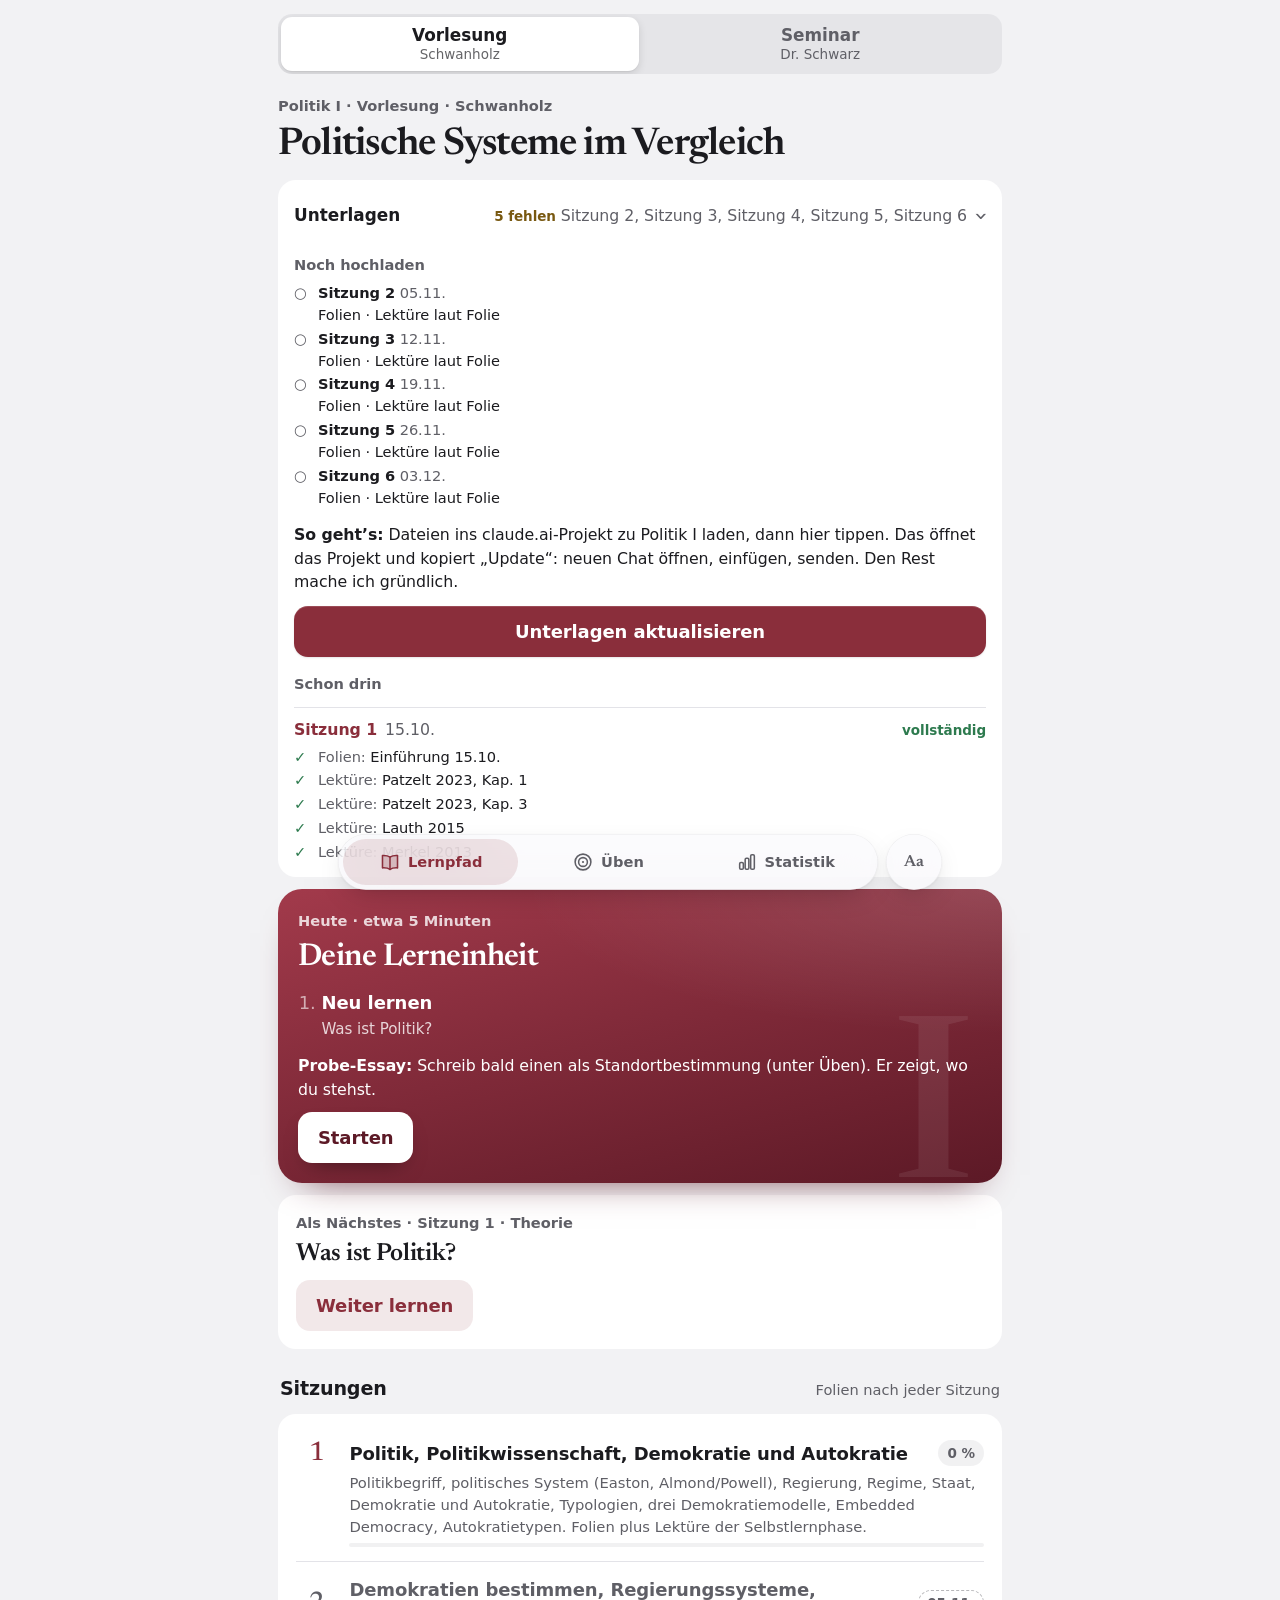
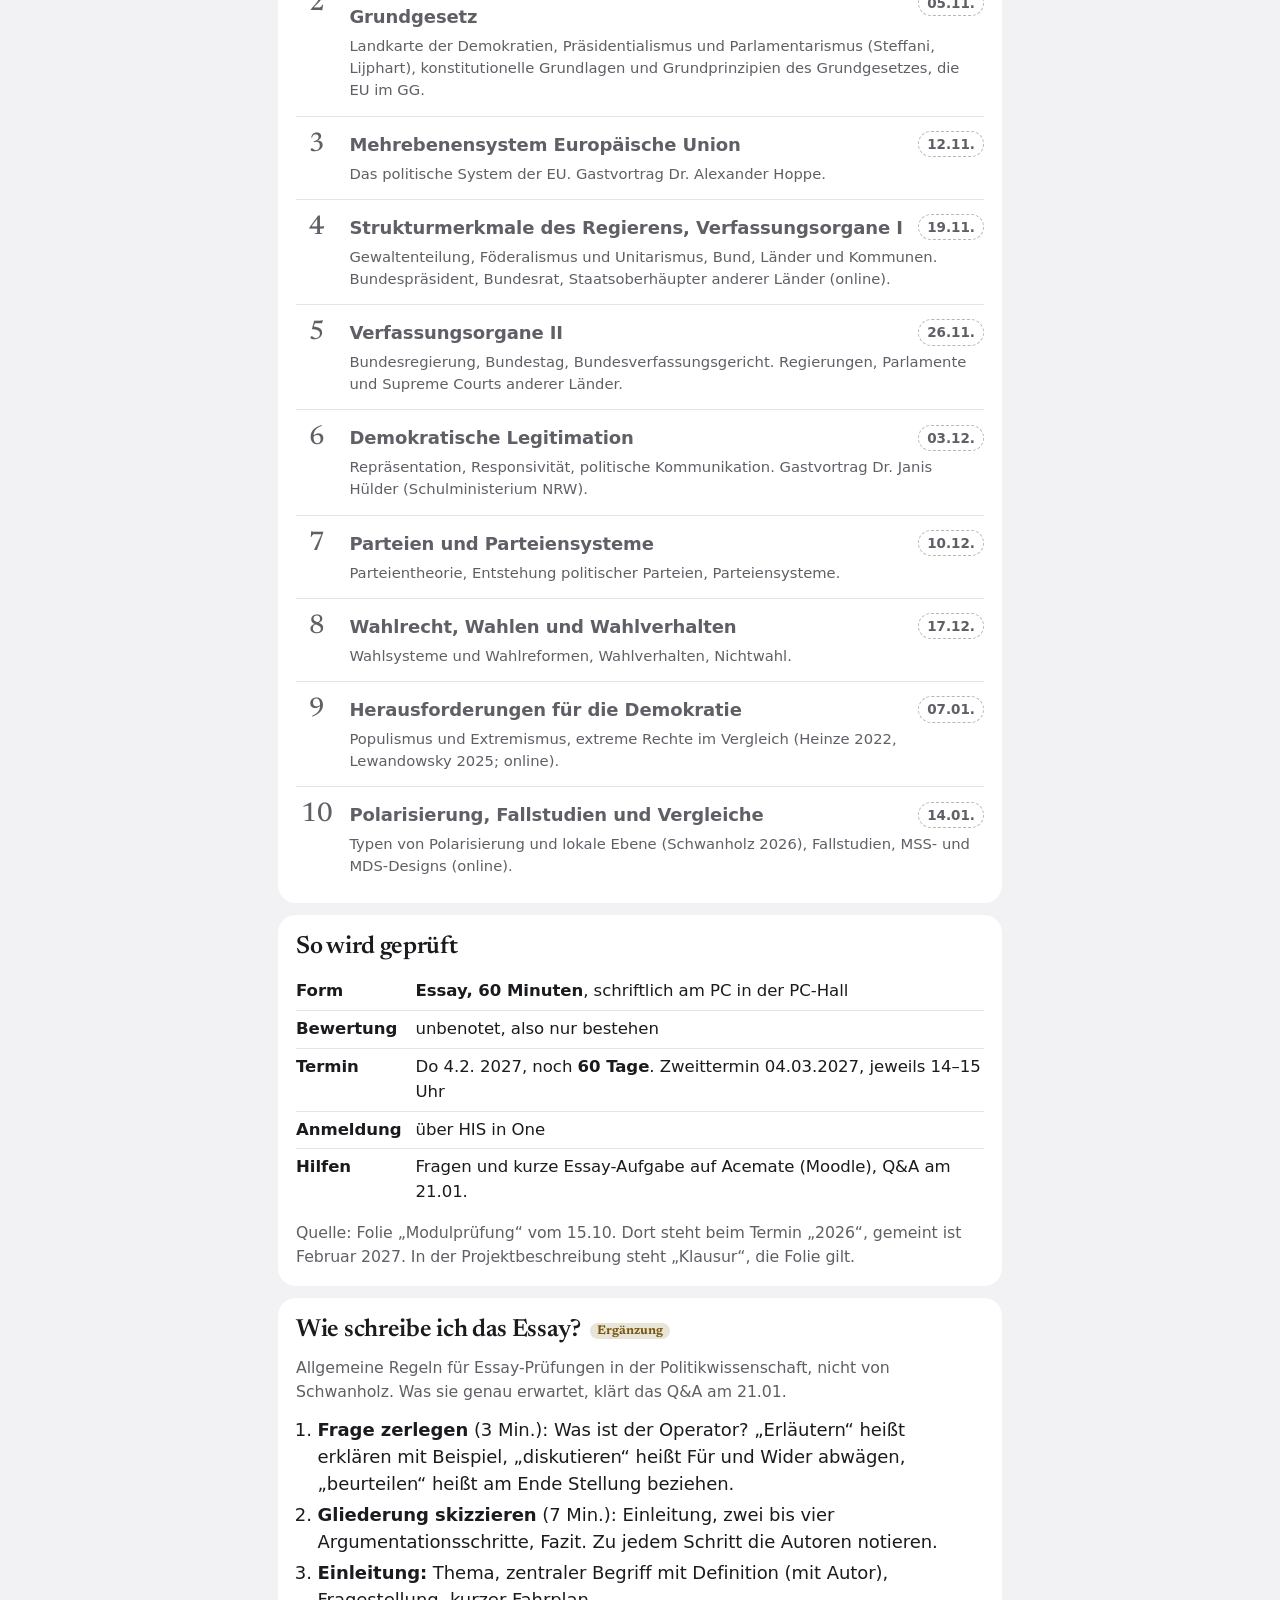
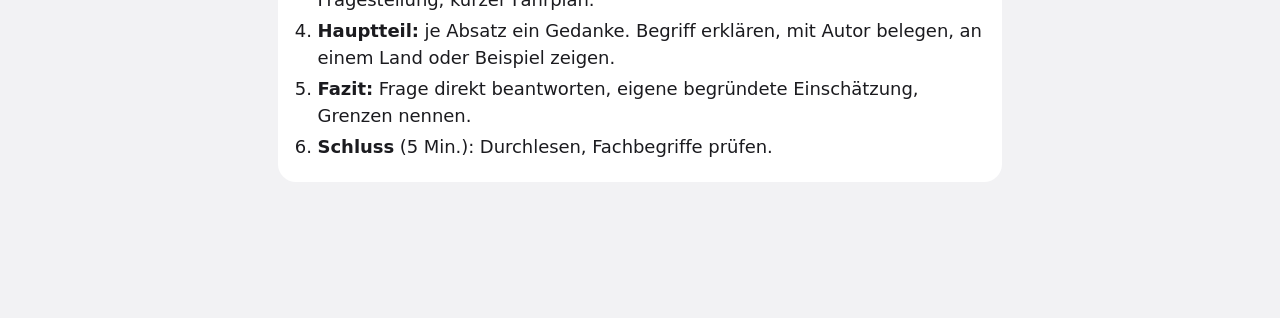
==== commit ffcba5b1: "Knopf „Unterlagen aktualisieren“ (öffnet das Projekt, kopiert „Update“), UPDATE.md als gründlicher E" ====
--- a/index.html
+++ b/index.html
@@ -686,6 +686,7 @@
 .upl>summary{min-height:44px;display:flex;align-items:center}
 .upl .upl-sub{font-size:.8125rem;font-weight:600;color:var(--muted);margin:16px 0 6px}
 .upl .upl-how{margin:14px 0 0}
+.upl .upl-go{margin:12px 0 0;width:100%}
 </style>
 <style>:root{padding-top:env(safe-area-inset-top,0px)}</style>
 </head>
@@ -1760,6 +1761,7 @@
  unitNo:c=>c.c==="se"?(ROM[c.no]||c.no):c.no,
  examTs:()=>examDateTs(),                       /* Prüfungstermin der gewählten Hälfte */
  project:"Politik I",                           /* Name des claude.ai-Projekts für „Update“ */
+ projectUrl:"https://claude.ai/project/01a140f2-0f81-7602-94ae-b8e2f64fd69c",
  /* Erwartete Unterlagen je Sitzung bzw. Block (Vorlesungsplan, Verlaufsplan online_03): Folien nach der Vorlesung,
     Seminartexte liegen schon vorher in Moodle */
  expect:c=>{ const SE={2:"Mielke 2013",3:"Schuett-Wetschky 2005",4:"von Beyme/Busch 2023",5:"Schimmelfennig 2024",6:"Weidenfeld 2021",7:"Lippert 2020",8:"Niemann/Junne 2011",9:"Abels 2020"};
@@ -1806,7 +1808,7 @@
       known:false = nur bekannt, dass das Hochgeladene dazugehört.
    2. Erledigt-Liste (APP.todos je Hälfte), abgehakt in state.todo[id] = Zeitstempel.
    3. Motivationssatz unter der Wochenübersicht.
-   4. Claude-Brücke: letzte Logbuch-Einträge dieser App aus CLAUDE.md (build.py ersetzt [{"d": "2026-11-10", "a": "alle", "w": "Block „Unterlagen“ in allen Apps, Muster je App aus den bisherigen Uploads hergeleitet: BiWi II ein wachsender Foliensatz (immer die neueste ganze Datei), W&G I je Hälfte etwa wöchentlich wie bisher, Wirtschaft II komplett, Politik I nach Vorlesungs- und Verlaufsplan; unsicher heißt „vermutlich“ mit Bitte um Moodle-Screenshot; Regel 7 neu", "y": "Talib: Die Fächer laden sehr unterschiedlich hoch, Claude soll das selbst herleiten und in jedem Chat wissen"}, {"d": "2026-11-10", "a": "Politik I", "w": "Block „Unterlagen“ als Muster: oben, was noch fehlt (vergangene Sitzungen ohne Dateien, Seminartexte 7 Tage vorher, mit Dateinamen laut Verlaufsplan), „So geht’s“ in einem Satz (ins Projekt laden, neuer Chat, „Update“), darunter „Schon drin“; Regel 11 „Update“", "y": "Talib verliert den Überblick, was er wo hochladen und in welchem Chat er Bescheid geben muss"}, {"d": "2026-11-10", "a": "Politik I", "w": "Presseschau zugeteilt: 09.1 zu Block IX (Do 21.01.), Abgabe Mi 20.01., 12 Uhr; Fahrplan und Folienplan unter „So wird geprüft“ (Seminar), Erledigt-Liste mit Termin", "y": "Moodle-Zuteilung nach der Abstimmung bis 04.11."}, {"d": "2026-11-04", "a": "Politik I", "w": "Tageseinheit als Muster: Begriffe nur in eine Richtung (Gegenrichtung auf Wunsch unter Üben), am Plantag Probe-Essay plus fällige Karten", "y": "Prüfauftrag: Stoffmenge größer als 20–40 Minuten am Abend, Probe-Essays fehlten in der Einheit"}, {"d": "2026-11-04", "a": "alle", "w": "`PRUEFAUFTRAG.md` verschlankt: erst Skripte, dann gezielt lesen, keine parallelen Agenten, Bericht im Chat", "y": "Talib: Das Limit wurde ständig erreicht"}, {"d": "2026-11-04", "a": "alle", "w": "`spaceDays` nie unter 3 Tage, Streuung nach dem Deckel; `design.css`: Grauton und Gold dunkler (WCAG AA), Hinweise voll deckend, Silbentrennung gegen Überlauf bei 180 % Schrift, Zurück, Schließen und Aufklappzeilen 44 px, Häkchen 24 px", "y": "Prüfauftrag Politik I: Stau in der letzten Woche vor der Prüfung, 16 Kontrastfehler, Überlauf bei großer Schrift"}]).
+   4. Claude-Brücke: letzte Logbuch-Einträge dieser App aus CLAUDE.md (build.py ersetzt [{"d": "2026-11-10", "a": "alle", "w": "Knopf „Unterlagen aktualisieren“ im Block „Unterlagen“ (öffnet das claude.ai-Projekt, kopiert „Update“), `UPDATE.md` als gründlicher Einbau-Auftrag (wortgleich in allen Repos), Regel 11 neu; fehlende `APP.projectUrl` trägt der nächste Update-Chat selbst ein", "y": "Talib: Hochladen allein ändert die App nicht, er will ein klares Signal und sorgfältigen Einbau"}, {"d": "2026-11-10", "a": "alle", "w": "Block „Unterlagen“ in allen Apps, Muster je App aus den bisherigen Uploads hergeleitet: BiWi II ein wachsender Foliensatz (immer die neueste ganze Datei), W&G I je Hälfte etwa wöchentlich wie bisher, Wirtschaft II komplett, Politik I nach Vorlesungs- und Verlaufsplan; unsicher heißt „vermutlich“ mit Bitte um Moodle-Screenshot; Regel 7 neu", "y": "Talib: Die Fächer laden sehr unterschiedlich hoch, Claude soll das selbst herleiten und in jedem Chat wissen"}, {"d": "2026-11-10", "a": "Politik I", "w": "Block „Unterlagen“ als Muster: oben, was noch fehlt (vergangene Sitzungen ohne Dateien, Seminartexte 7 Tage vorher, mit Dateinamen laut Verlaufsplan), „So geht’s“ in einem Satz (ins Projekt laden, neuer Chat, „Update“), darunter „Schon drin“; Regel 11 „Update“", "y": "Talib verliert den Überblick, was er wo hochladen und in welchem Chat er Bescheid geben muss"}, {"d": "2026-11-10", "a": "Politik I", "w": "Presseschau zugeteilt: 09.1 zu Block IX (Do 21.01.), Abgabe Mi 20.01., 12 Uhr; Fahrplan und Folienplan unter „So wird geprüft“ (Seminar), Erledigt-Liste mit Termin", "y": "Moodle-Zuteilung nach der Abstimmung bis 04.11."}, {"d": "2026-11-04", "a": "Politik I", "w": "Tageseinheit als Muster: Begriffe nur in eine Richtung (Gegenrichtung auf Wunsch unter Üben), am Plantag Probe-Essay plus fällige Karten", "y": "Prüfauftrag: Stoffmenge größer als 20–40 Minuten am Abend, Probe-Essays fehlten in der Einheit"}, {"d": "2026-11-04", "a": "alle", "w": "`PRUEFAUFTRAG.md` verschlankt: erst Skripte, dann gezielt lesen, keine parallelen Agenten, Bericht im Chat", "y": "Talib: Das Limit wurde ständig erreicht"}]).
    5. Abstände vor der Prüfung (spaceDays), siehe unten.
    6. Symbole der Tableiste (NAV_ICONS), Gestaltung in design.css.
    7. Lernmodus ohne Ablenkung (focusBar): Ansichten aus APP.focus.views und die ganze Tageseinheit blenden Tableiste und „Aa“ aus.
@@ -1843,12 +1845,20 @@
   return `<details class="block upl"${late.length?" open":""}><summary><span class="eyebrow" style="margin:0">Unterlagen</span><span class="upl-last">${head}</span></summary>
     ${miss.length?`<p class="upl-sub">Noch hochladen</p><ul class="upl-i">${miss.map(e=>`<li class="miss"><span aria-hidden="true">○</span><span><b>${e.label}</b> <span class="muted">${e.date}${e.ts>now?", bald":""}</span><br>${e.items.join(" · ")}</span></li>`).join("")}</ul>`:""}
     ${unsure&&miss.length?`<p class="small muted upl-how">Hergeleitet aus deinen bisherigen Uploads. Stimmt das nicht, leg einen Screenshot der Moodle-Kursseite dazu, dann passe ich es an.</p>`:""}
-    <p class="small upl-how"><b>So geht’s:</b> Dateien ins claude.ai-Projekt zu ${APP.project||APP.name} laden, dort einen neuen Chat öffnen und <b>Update</b> schreiben. Den Rest mache ich.</p>
+    <p class="small upl-how"><b>So geht’s:</b> Dateien ins claude.ai-Projekt zu ${APP.project||APP.name} laden, dann hier tippen. Das öffnet das Projekt und kopiert „Update“: neuen Chat öffnen, einfügen, senden. Den Rest mache ich gründlich.</p>
+    <button class="btn upl-go" type="button" onclick="uplGo()">Unterlagen aktualisieren</button>
     ${U.length?`<p class="upl-sub">Schon drin</p>`+L.map(u=>{ const st=upState(u);
       return `<div class="upl-u"><p class="upl-h"><b>${upName(u)}</b><span class="muted">${upDate(u)}</span><span class="upst ${st.cls}">${st.txt}</span></p>
         <ul class="upl-i">${u.items.map(x=>`<li class="${x.ok?"":"miss"}"><span aria-hidden="true">${x.ok?"✓":"○"}</span><span>${x.k?`<span class="muted">${x.k}:</span> `:""}${x.t}${x.ok?"":` <span class="muted">fehlt</span>`}</span></li>`).join("")}</ul></div>`; }).join(""):""}</details>`;
 }
 
+/* Knopf „Unterlagen aktualisieren“: öffnet das claude.ai-Projekt des Fachs (APP.projectUrl, sonst die Projektliste)
+   und kopiert „Update“. Eine App kann nicht selbst sehen, was im Projekt liegt; das Signal gibt dieser Knopf. */
+function uplGo(){
+  try{ if(navigator.clipboard) navigator.clipboard.writeText("Update"); }catch(e){}
+  toast("„Update“ ist kopiert. Im Projekt einen neuen Chat öffnen, einfügen und senden.");
+  window.open(APP.projectUrl||"https://claude.ai/projects","_blank","noopener");
+}
 /* Erwartung aus dem bisherigen Rhythmus herleiten, für Fächer ohne bekannten Sitzungsplan: Nach dem letzten Upload
    (Feld `added` in UPLOADS) kommt etwa alle 7 Tage etwas Neues, nicht in der Weihnachtspause und nicht nach cfg.end.
    items: was kommt (Standard: dieselbe Art wie beim letzten Upload). grow: eine Datei wächst jede Woche, dann eine
@@ -1928,7 +1938,7 @@
   const a=document.activeElement; if(a&&/^(TEXTAREA|INPUT|SELECT)$/.test(a.tagName)) return; const x=document.getElementById("fx"); if(x){ e.preventDefault(); x.click(); } });
 
 /* Claude-Brücke: was zuletzt an dieser App geändert wurde und warum (aus CLAUDE.md, beim Bauen übernommen) */
-const BRUECKE=[{"d": "2026-11-10", "a": "alle", "w": "Block „Unterlagen“ in allen Apps, Muster je App aus den bisherigen Uploads hergeleitet: BiWi II ein wachsender Foliensatz (immer die neueste ganze Datei), W&G I je Hälfte etwa wöchentlich wie bisher, Wirtschaft II komplett, Politik I nach Vorlesungs- und Verlaufsplan; unsicher heißt „vermutlich“ mit Bitte um Moodle-Screenshot; Regel 7 neu", "y": "Talib: Die Fächer laden sehr unterschiedlich hoch, Claude soll das selbst herleiten und in jedem Chat wissen"}, {"d": "2026-11-10", "a": "Politik I", "w": "Block „Unterlagen“ als Muster: oben, was noch fehlt (vergangene Sitzungen ohne Dateien, Seminartexte 7 Tage vorher, mit Dateinamen laut Verlaufsplan), „So geht’s“ in einem Satz (ins Projekt laden, neuer Chat, „Update“), darunter „Schon drin“; Regel 11 „Update“", "y": "Talib verliert den Überblick, was er wo hochladen und in welchem Chat er Bescheid geben muss"}, {"d": "2026-11-10", "a": "Politik I", "w": "Presseschau zugeteilt: 09.1 zu Block IX (Do 21.01.), Abgabe Mi 20.01., 12 Uhr; Fahrplan und Folienplan unter „So wird geprüft“ (Seminar), Erledigt-Liste mit Termin", "y": "Moodle-Zuteilung nach der Abstimmung bis 04.11."}, {"d": "2026-11-04", "a": "Politik I", "w": "Tageseinheit als Muster: Begriffe nur in eine Richtung (Gegenrichtung auf Wunsch unter Üben), am Plantag Probe-Essay plus fällige Karten", "y": "Prüfauftrag: Stoffmenge größer als 20–40 Minuten am Abend, Probe-Essays fehlten in der Einheit"}, {"d": "2026-11-04", "a": "alle", "w": "`PRUEFAUFTRAG.md` verschlankt: erst Skripte, dann gezielt lesen, keine parallelen Agenten, Bericht im Chat", "y": "Talib: Das Limit wurde ständig erreicht"}, {"d": "2026-11-04", "a": "alle", "w": "`spaceDays` nie unter 3 Tage, Streuung nach dem Deckel; `design.css`: Grauton und Gold dunkler (WCAG AA), Hinweise voll deckend, Silbentrennung gegen Überlauf bei 180 % Schrift, Zurück, Schließen und Aufklappzeilen 44 px, Häkchen 24 px", "y": "Prüfauftrag Politik I: Stau in der letzten Woche vor der Prüfung, 16 Kontrastfehler, Überlauf bei großer Schrift"}];
+const BRUECKE=[{"d": "2026-11-10", "a": "alle", "w": "Knopf „Unterlagen aktualisieren“ im Block „Unterlagen“ (öffnet das claude.ai-Projekt, kopiert „Update“), `UPDATE.md` als gründlicher Einbau-Auftrag (wortgleich in allen Repos), Regel 11 neu; fehlende `APP.projectUrl` trägt der nächste Update-Chat selbst ein", "y": "Talib: Hochladen allein ändert die App nicht, er will ein klares Signal und sorgfältigen Einbau"}, {"d": "2026-11-10", "a": "alle", "w": "Block „Unterlagen“ in allen Apps, Muster je App aus den bisherigen Uploads hergeleitet: BiWi II ein wachsender Foliensatz (immer die neueste ganze Datei), W&G I je Hälfte etwa wöchentlich wie bisher, Wirtschaft II komplett, Politik I nach Vorlesungs- und Verlaufsplan; unsicher heißt „vermutlich“ mit Bitte um Moodle-Screenshot; Regel 7 neu", "y": "Talib: Die Fächer laden sehr unterschiedlich hoch, Claude soll das selbst herleiten und in jedem Chat wissen"}, {"d": "2026-11-10", "a": "Politik I", "w": "Block „Unterlagen“ als Muster: oben, was noch fehlt (vergangene Sitzungen ohne Dateien, Seminartexte 7 Tage vorher, mit Dateinamen laut Verlaufsplan), „So geht’s“ in einem Satz (ins Projekt laden, neuer Chat, „Update“), darunter „Schon drin“; Regel 11 „Update“", "y": "Talib verliert den Überblick, was er wo hochladen und in welchem Chat er Bescheid geben muss"}, {"d": "2026-11-10", "a": "Politik I", "w": "Presseschau zugeteilt: 09.1 zu Block IX (Do 21.01.), Abgabe Mi 20.01., 12 Uhr; Fahrplan und Folienplan unter „So wird geprüft“ (Seminar), Erledigt-Liste mit Termin", "y": "Moodle-Zuteilung nach der Abstimmung bis 04.11."}, {"d": "2026-11-04", "a": "Politik I", "w": "Tageseinheit als Muster: Begriffe nur in eine Richtung (Gegenrichtung auf Wunsch unter Üben), am Plantag Probe-Essay plus fällige Karten", "y": "Prüfauftrag: Stoffmenge größer als 20–40 Minuten am Abend, Probe-Essays fehlten in der Einheit"}, {"d": "2026-11-04", "a": "alle", "w": "`PRUEFAUFTRAG.md` verschlankt: erst Skripte, dann gezielt lesen, keine parallelen Agenten, Bericht im Chat", "y": "Talib: Das Limit wurde ständig erreicht"}];
 function bridgeBlock(){
   if(!BRUECKE.length) return "";
   const f=s=>{ const [y,m,d]=s.split("-"); return +d+"."+(+m)+"."; };
@@ -3869,7 +3879,7 @@
    Beim Start lädt die App eine neue Version sofort. Beim Zurückkehren nur, wenn gerade nichts läuft;
    mitten in Karten, Aufgaben oder Probeklausur erscheint stattdessen ein Hinweis zum Antippen. Der Lernstand liegt im Gerät und wird vorher abgeglichen. */
 (function(){
-  var V="0b4931c7b183", BUSY=["task","exam","essay","graph","kurz","lesson","cards","kreuz","recall","who","outline"];
+  var V="93243372bb51", BUSY=["task","exam","essay","graph","kurz","lesson","cards","kreuz","recall","who","outline"];
   function busy(){ try{ return BUSY.indexOf(view)>=0; }catch(e){ return false; } }
   function syncing(){ try{ return !!(pushTimer||pushing); }catch(e){ return false; } }
   function reload(t){ try{ sessionStorage.setItem("upd-"+t,"1"); }catch(e){} location.replace(location.pathname+"?v="+t+location.hash); }
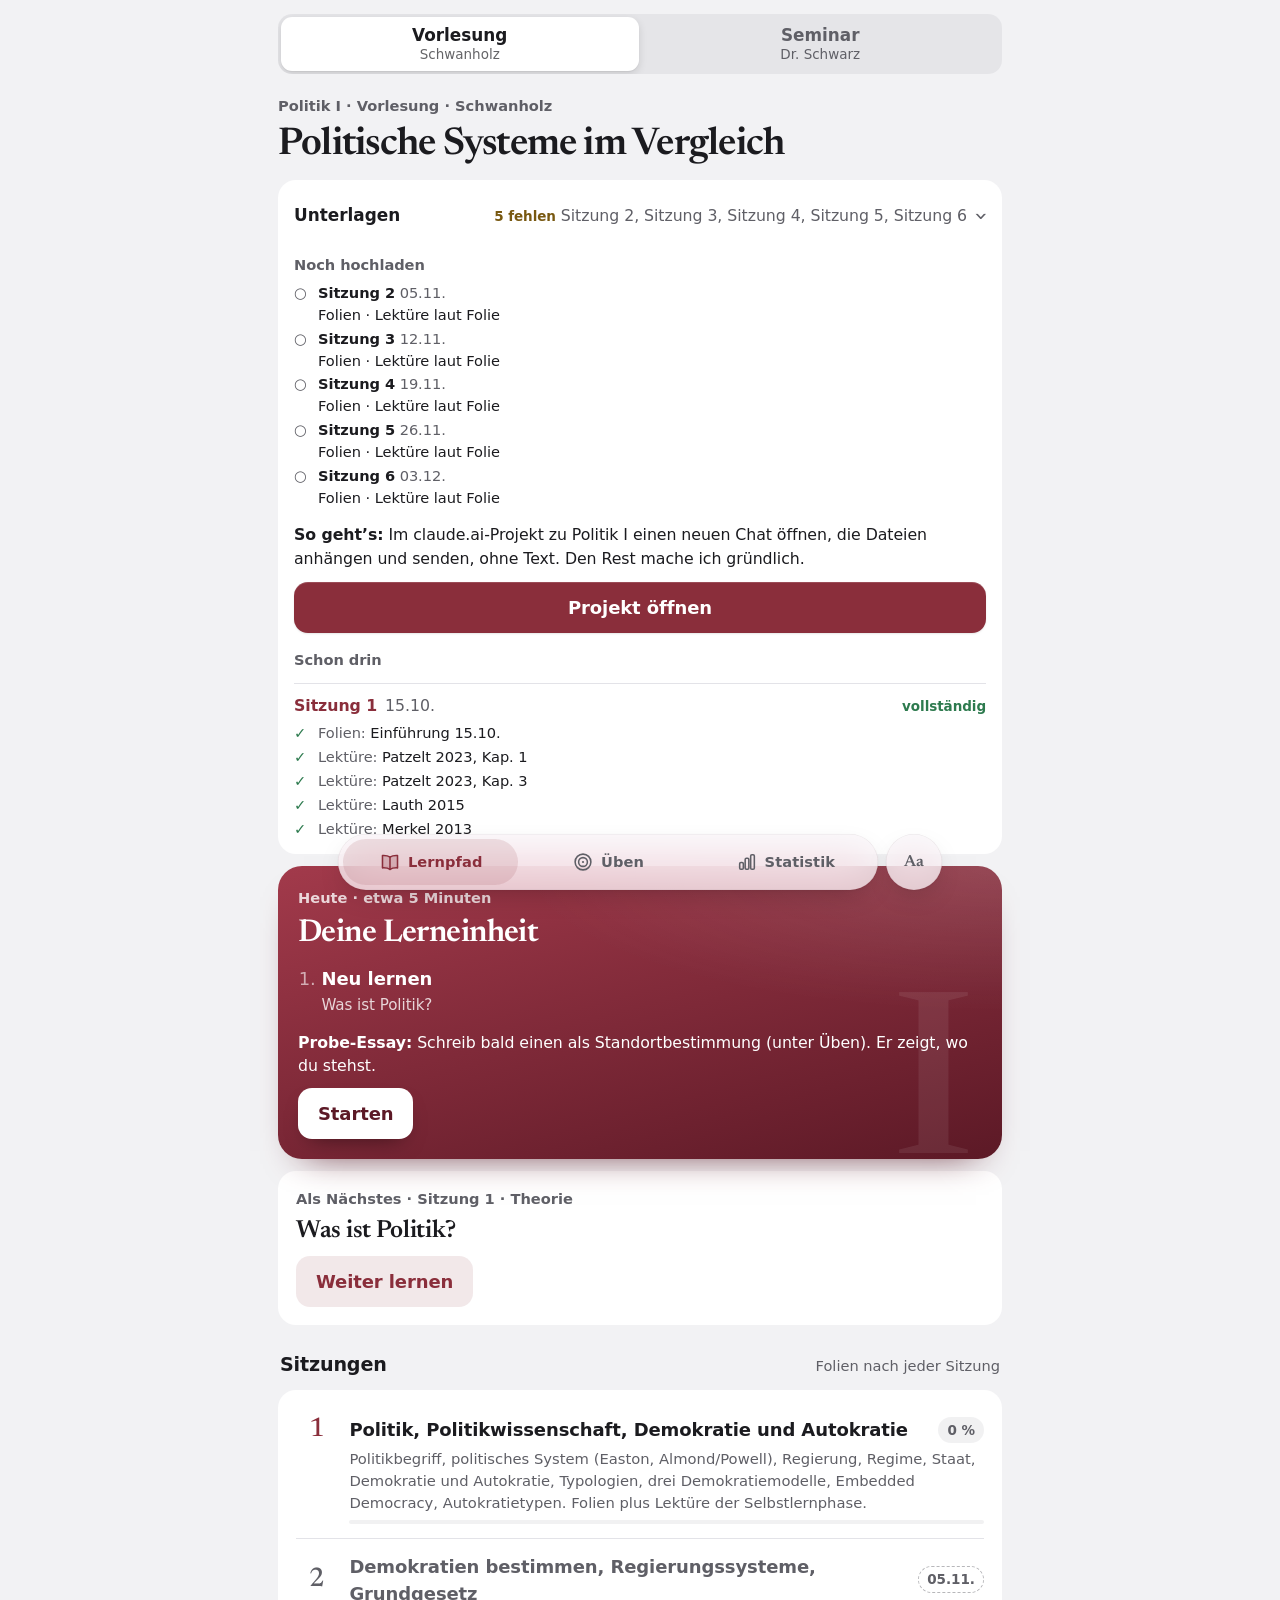
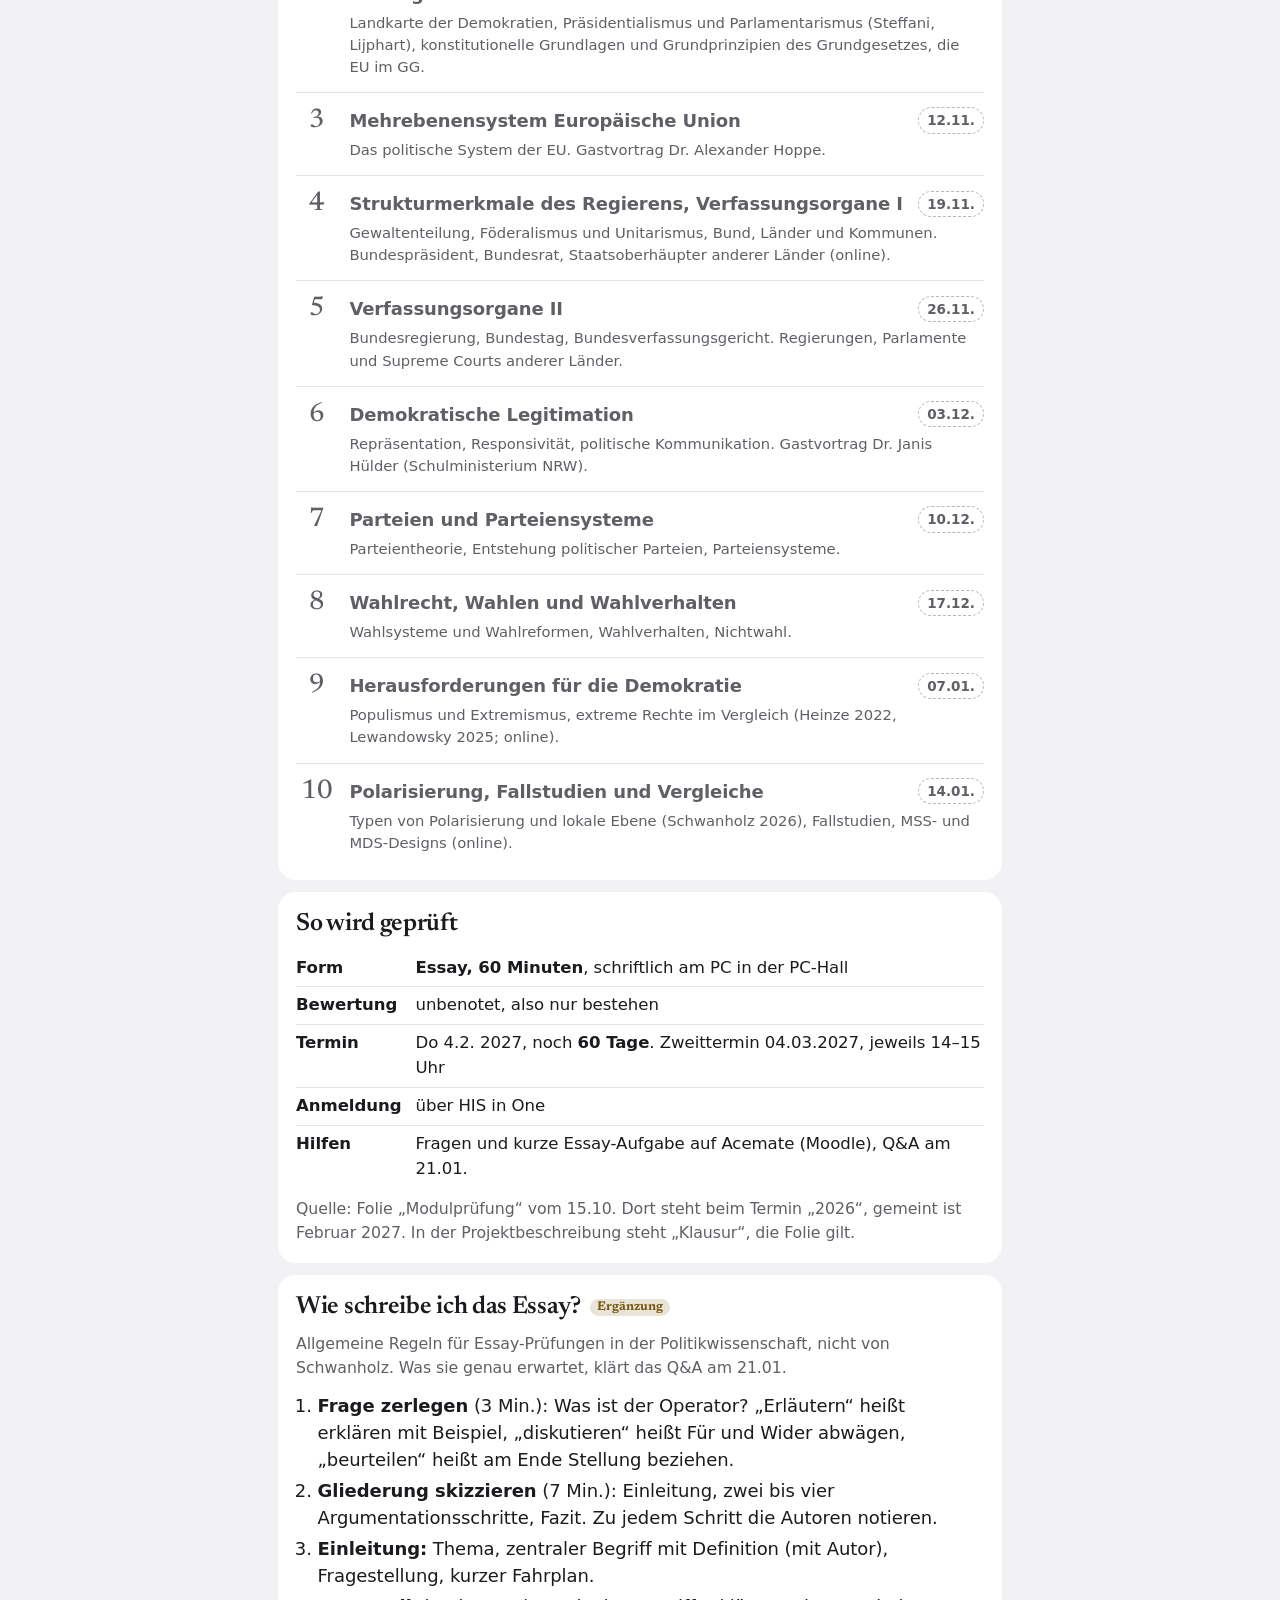
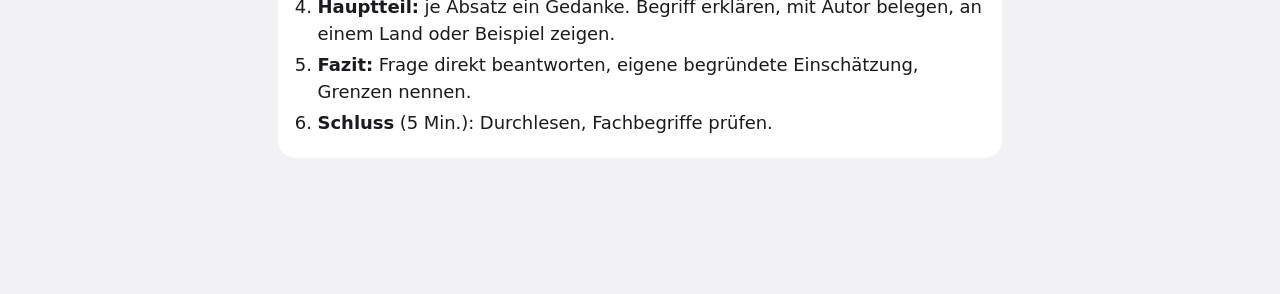
==== commit 844250de: "Hochladen und Bescheid geben in einem Schritt: Dateien im neuen Projekt-Chat anhängen; Knopf „Projek" ====
--- a/index.html
+++ b/index.html
@@ -1808,7 +1808,7 @@
       known:false = nur bekannt, dass das Hochgeladene dazugehört.
    2. Erledigt-Liste (APP.todos je Hälfte), abgehakt in state.todo[id] = Zeitstempel.
    3. Motivationssatz unter der Wochenübersicht.
-   4. Claude-Brücke: letzte Logbuch-Einträge dieser App aus CLAUDE.md (build.py ersetzt [{"d": "2026-11-10", "a": "alle", "w": "Knopf „Unterlagen aktualisieren“ im Block „Unterlagen“ (öffnet das claude.ai-Projekt, kopiert „Update“), `UPDATE.md` als gründlicher Einbau-Auftrag (wortgleich in allen Repos), Regel 11 neu; fehlende `APP.projectUrl` trägt der nächste Update-Chat selbst ein", "y": "Talib: Hochladen allein ändert die App nicht, er will ein klares Signal und sorgfältigen Einbau"}, {"d": "2026-11-10", "a": "alle", "w": "Block „Unterlagen“ in allen Apps, Muster je App aus den bisherigen Uploads hergeleitet: BiWi II ein wachsender Foliensatz (immer die neueste ganze Datei), W&G I je Hälfte etwa wöchentlich wie bisher, Wirtschaft II komplett, Politik I nach Vorlesungs- und Verlaufsplan; unsicher heißt „vermutlich“ mit Bitte um Moodle-Screenshot; Regel 7 neu", "y": "Talib: Die Fächer laden sehr unterschiedlich hoch, Claude soll das selbst herleiten und in jedem Chat wissen"}, {"d": "2026-11-10", "a": "Politik I", "w": "Block „Unterlagen“ als Muster: oben, was noch fehlt (vergangene Sitzungen ohne Dateien, Seminartexte 7 Tage vorher, mit Dateinamen laut Verlaufsplan), „So geht’s“ in einem Satz (ins Projekt laden, neuer Chat, „Update“), darunter „Schon drin“; Regel 11 „Update“", "y": "Talib verliert den Überblick, was er wo hochladen und in welchem Chat er Bescheid geben muss"}, {"d": "2026-11-10", "a": "Politik I", "w": "Presseschau zugeteilt: 09.1 zu Block IX (Do 21.01.), Abgabe Mi 20.01., 12 Uhr; Fahrplan und Folienplan unter „So wird geprüft“ (Seminar), Erledigt-Liste mit Termin", "y": "Moodle-Zuteilung nach der Abstimmung bis 04.11."}, {"d": "2026-11-04", "a": "Politik I", "w": "Tageseinheit als Muster: Begriffe nur in eine Richtung (Gegenrichtung auf Wunsch unter Üben), am Plantag Probe-Essay plus fällige Karten", "y": "Prüfauftrag: Stoffmenge größer als 20–40 Minuten am Abend, Probe-Essays fehlten in der Einheit"}, {"d": "2026-11-04", "a": "alle", "w": "`PRUEFAUFTRAG.md` verschlankt: erst Skripte, dann gezielt lesen, keine parallelen Agenten, Bericht im Chat", "y": "Talib: Das Limit wurde ständig erreicht"}]).
+   4. Claude-Brücke: letzte Logbuch-Einträge dieser App aus CLAUDE.md (build.py ersetzt [{"d": "2026-11-10", "a": "alle", "w": "Hochladen und Bescheid geben in einem Schritt: Dateien in einem neuen Chat im Projekt anhängen und senden, ohne Text; der Chat baut sie nach `UPDATE.md` ein und sichert die Textfassung als Projekt-Dokument; Knopf heißt „Projekt öffnen“", "y": "Talib: Upload, Knopf, Chat, Einfügen waren zu viele Schritte"}, {"d": "2026-11-10", "a": "alle", "w": "Knopf „Unterlagen aktualisieren“ im Block „Unterlagen“ (öffnet das claude.ai-Projekt, kopiert „Update“), `UPDATE.md` als gründlicher Einbau-Auftrag (wortgleich in allen Repos), Regel 11 neu; fehlende `APP.projectUrl` trägt der nächste Update-Chat selbst ein", "y": "Talib: Hochladen allein ändert die App nicht, er will ein klares Signal und sorgfältigen Einbau"}, {"d": "2026-11-10", "a": "alle", "w": "Block „Unterlagen“ in allen Apps, Muster je App aus den bisherigen Uploads hergeleitet: BiWi II ein wachsender Foliensatz (immer die neueste ganze Datei), W&G I je Hälfte etwa wöchentlich wie bisher, Wirtschaft II komplett, Politik I nach Vorlesungs- und Verlaufsplan; unsicher heißt „vermutlich“ mit Bitte um Moodle-Screenshot; Regel 7 neu", "y": "Talib: Die Fächer laden sehr unterschiedlich hoch, Claude soll das selbst herleiten und in jedem Chat wissen"}, {"d": "2026-11-10", "a": "Politik I", "w": "Block „Unterlagen“ als Muster: oben, was noch fehlt (vergangene Sitzungen ohne Dateien, Seminartexte 7 Tage vorher, mit Dateinamen laut Verlaufsplan), „So geht’s“ in einem Satz (ins Projekt laden, neuer Chat, „Update“), darunter „Schon drin“; Regel 11 „Update“", "y": "Talib verliert den Überblick, was er wo hochladen und in welchem Chat er Bescheid geben muss"}, {"d": "2026-11-10", "a": "Politik I", "w": "Presseschau zugeteilt: 09.1 zu Block IX (Do 21.01.), Abgabe Mi 20.01., 12 Uhr; Fahrplan und Folienplan unter „So wird geprüft“ (Seminar), Erledigt-Liste mit Termin", "y": "Moodle-Zuteilung nach der Abstimmung bis 04.11."}, {"d": "2026-11-04", "a": "Politik I", "w": "Tageseinheit als Muster: Begriffe nur in eine Richtung (Gegenrichtung auf Wunsch unter Üben), am Plantag Probe-Essay plus fällige Karten", "y": "Prüfauftrag: Stoffmenge größer als 20–40 Minuten am Abend, Probe-Essays fehlten in der Einheit"}]).
    5. Abstände vor der Prüfung (spaceDays), siehe unten.
    6. Symbole der Tableiste (NAV_ICONS), Gestaltung in design.css.
    7. Lernmodus ohne Ablenkung (focusBar): Ansichten aus APP.focus.views und die ganze Tageseinheit blenden Tableiste und „Aa“ aus.
@@ -1845,8 +1845,8 @@
   return `<details class="block upl"${late.length?" open":""}><summary><span class="eyebrow" style="margin:0">Unterlagen</span><span class="upl-last">${head}</span></summary>
     ${miss.length?`<p class="upl-sub">Noch hochladen</p><ul class="upl-i">${miss.map(e=>`<li class="miss"><span aria-hidden="true">○</span><span><b>${e.label}</b> <span class="muted">${e.date}${e.ts>now?", bald":""}</span><br>${e.items.join(" · ")}</span></li>`).join("")}</ul>`:""}
     ${unsure&&miss.length?`<p class="small muted upl-how">Hergeleitet aus deinen bisherigen Uploads. Stimmt das nicht, leg einen Screenshot der Moodle-Kursseite dazu, dann passe ich es an.</p>`:""}
-    <p class="small upl-how"><b>So geht’s:</b> Dateien ins claude.ai-Projekt zu ${APP.project||APP.name} laden, dann hier tippen. Das öffnet das Projekt und kopiert „Update“: neuen Chat öffnen, einfügen, senden. Den Rest mache ich gründlich.</p>
-    <button class="btn upl-go" type="button" onclick="uplGo()">Unterlagen aktualisieren</button>
+    <p class="small upl-how"><b>So geht’s:</b> Im claude.ai-Projekt zu ${APP.project||APP.name} einen neuen Chat öffnen, die Dateien anhängen und senden, ohne Text. Den Rest mache ich gründlich.</p>
+    <button class="btn upl-go" type="button" onclick="uplGo()">Projekt öffnen</button>
     ${U.length?`<p class="upl-sub">Schon drin</p>`+L.map(u=>{ const st=upState(u);
       return `<div class="upl-u"><p class="upl-h"><b>${upName(u)}</b><span class="muted">${upDate(u)}</span><span class="upst ${st.cls}">${st.txt}</span></p>
         <ul class="upl-i">${u.items.map(x=>`<li class="${x.ok?"":"miss"}"><span aria-hidden="true">${x.ok?"✓":"○"}</span><span>${x.k?`<span class="muted">${x.k}:</span> `:""}${x.t}${x.ok?"":` <span class="muted">fehlt</span>`}</span></li>`).join("")}</ul></div>`; }).join(""):""}</details>`;
@@ -1856,7 +1856,7 @@
    und kopiert „Update“. Eine App kann nicht selbst sehen, was im Projekt liegt; das Signal gibt dieser Knopf. */
 function uplGo(){
   try{ if(navigator.clipboard) navigator.clipboard.writeText("Update"); }catch(e){}
-  toast("„Update“ ist kopiert. Im Projekt einen neuen Chat öffnen, einfügen und senden.");
+  toast("Neuen Chat öffnen, Dateien anhängen, senden. Liegen sie schon im Projekt: „Update“ ist kopiert.");
   window.open(APP.projectUrl||"https://claude.ai/projects","_blank","noopener");
 }
 /* Erwartung aus dem bisherigen Rhythmus herleiten, für Fächer ohne bekannten Sitzungsplan: Nach dem letzten Upload
@@ -1938,7 +1938,7 @@
   const a=document.activeElement; if(a&&/^(TEXTAREA|INPUT|SELECT)$/.test(a.tagName)) return; const x=document.getElementById("fx"); if(x){ e.preventDefault(); x.click(); } });
 
 /* Claude-Brücke: was zuletzt an dieser App geändert wurde und warum (aus CLAUDE.md, beim Bauen übernommen) */
-const BRUECKE=[{"d": "2026-11-10", "a": "alle", "w": "Knopf „Unterlagen aktualisieren“ im Block „Unterlagen“ (öffnet das claude.ai-Projekt, kopiert „Update“), `UPDATE.md` als gründlicher Einbau-Auftrag (wortgleich in allen Repos), Regel 11 neu; fehlende `APP.projectUrl` trägt der nächste Update-Chat selbst ein", "y": "Talib: Hochladen allein ändert die App nicht, er will ein klares Signal und sorgfältigen Einbau"}, {"d": "2026-11-10", "a": "alle", "w": "Block „Unterlagen“ in allen Apps, Muster je App aus den bisherigen Uploads hergeleitet: BiWi II ein wachsender Foliensatz (immer die neueste ganze Datei), W&G I je Hälfte etwa wöchentlich wie bisher, Wirtschaft II komplett, Politik I nach Vorlesungs- und Verlaufsplan; unsicher heißt „vermutlich“ mit Bitte um Moodle-Screenshot; Regel 7 neu", "y": "Talib: Die Fächer laden sehr unterschiedlich hoch, Claude soll das selbst herleiten und in jedem Chat wissen"}, {"d": "2026-11-10", "a": "Politik I", "w": "Block „Unterlagen“ als Muster: oben, was noch fehlt (vergangene Sitzungen ohne Dateien, Seminartexte 7 Tage vorher, mit Dateinamen laut Verlaufsplan), „So geht’s“ in einem Satz (ins Projekt laden, neuer Chat, „Update“), darunter „Schon drin“; Regel 11 „Update“", "y": "Talib verliert den Überblick, was er wo hochladen und in welchem Chat er Bescheid geben muss"}, {"d": "2026-11-10", "a": "Politik I", "w": "Presseschau zugeteilt: 09.1 zu Block IX (Do 21.01.), Abgabe Mi 20.01., 12 Uhr; Fahrplan und Folienplan unter „So wird geprüft“ (Seminar), Erledigt-Liste mit Termin", "y": "Moodle-Zuteilung nach der Abstimmung bis 04.11."}, {"d": "2026-11-04", "a": "Politik I", "w": "Tageseinheit als Muster: Begriffe nur in eine Richtung (Gegenrichtung auf Wunsch unter Üben), am Plantag Probe-Essay plus fällige Karten", "y": "Prüfauftrag: Stoffmenge größer als 20–40 Minuten am Abend, Probe-Essays fehlten in der Einheit"}, {"d": "2026-11-04", "a": "alle", "w": "`PRUEFAUFTRAG.md` verschlankt: erst Skripte, dann gezielt lesen, keine parallelen Agenten, Bericht im Chat", "y": "Talib: Das Limit wurde ständig erreicht"}];
+const BRUECKE=[{"d": "2026-11-10", "a": "alle", "w": "Hochladen und Bescheid geben in einem Schritt: Dateien in einem neuen Chat im Projekt anhängen und senden, ohne Text; der Chat baut sie nach `UPDATE.md` ein und sichert die Textfassung als Projekt-Dokument; Knopf heißt „Projekt öffnen“", "y": "Talib: Upload, Knopf, Chat, Einfügen waren zu viele Schritte"}, {"d": "2026-11-10", "a": "alle", "w": "Knopf „Unterlagen aktualisieren“ im Block „Unterlagen“ (öffnet das claude.ai-Projekt, kopiert „Update“), `UPDATE.md` als gründlicher Einbau-Auftrag (wortgleich in allen Repos), Regel 11 neu; fehlende `APP.projectUrl` trägt der nächste Update-Chat selbst ein", "y": "Talib: Hochladen allein ändert die App nicht, er will ein klares Signal und sorgfältigen Einbau"}, {"d": "2026-11-10", "a": "alle", "w": "Block „Unterlagen“ in allen Apps, Muster je App aus den bisherigen Uploads hergeleitet: BiWi II ein wachsender Foliensatz (immer die neueste ganze Datei), W&G I je Hälfte etwa wöchentlich wie bisher, Wirtschaft II komplett, Politik I nach Vorlesungs- und Verlaufsplan; unsicher heißt „vermutlich“ mit Bitte um Moodle-Screenshot; Regel 7 neu", "y": "Talib: Die Fächer laden sehr unterschiedlich hoch, Claude soll das selbst herleiten und in jedem Chat wissen"}, {"d": "2026-11-10", "a": "Politik I", "w": "Block „Unterlagen“ als Muster: oben, was noch fehlt (vergangene Sitzungen ohne Dateien, Seminartexte 7 Tage vorher, mit Dateinamen laut Verlaufsplan), „So geht’s“ in einem Satz (ins Projekt laden, neuer Chat, „Update“), darunter „Schon drin“; Regel 11 „Update“", "y": "Talib verliert den Überblick, was er wo hochladen und in welchem Chat er Bescheid geben muss"}, {"d": "2026-11-10", "a": "Politik I", "w": "Presseschau zugeteilt: 09.1 zu Block IX (Do 21.01.), Abgabe Mi 20.01., 12 Uhr; Fahrplan und Folienplan unter „So wird geprüft“ (Seminar), Erledigt-Liste mit Termin", "y": "Moodle-Zuteilung nach der Abstimmung bis 04.11."}, {"d": "2026-11-04", "a": "Politik I", "w": "Tageseinheit als Muster: Begriffe nur in eine Richtung (Gegenrichtung auf Wunsch unter Üben), am Plantag Probe-Essay plus fällige Karten", "y": "Prüfauftrag: Stoffmenge größer als 20–40 Minuten am Abend, Probe-Essays fehlten in der Einheit"}];
 function bridgeBlock(){
   if(!BRUECKE.length) return "";
   const f=s=>{ const [y,m,d]=s.split("-"); return +d+"."+(+m)+"."; };
@@ -3879,7 +3879,7 @@
    Beim Start lädt die App eine neue Version sofort. Beim Zurückkehren nur, wenn gerade nichts läuft;
    mitten in Karten, Aufgaben oder Probeklausur erscheint stattdessen ein Hinweis zum Antippen. Der Lernstand liegt im Gerät und wird vorher abgeglichen. */
 (function(){
-  var V="93243372bb51", BUSY=["task","exam","essay","graph","kurz","lesson","cards","kreuz","recall","who","outline"];
+  var V="63a13170ea19", BUSY=["task","exam","essay","graph","kurz","lesson","cards","kreuz","recall","who","outline"];
   function busy(){ try{ return BUSY.indexOf(view)>=0; }catch(e){ return false; } }
   function syncing(){ try{ return !!(pushTimer||pushing); }catch(e){ return false; } }
   function reload(t){ try{ sessionStorage.setItem("upd-"+t,"1"); }catch(e){} location.replace(location.pathname+"?v="+t+location.hash); }
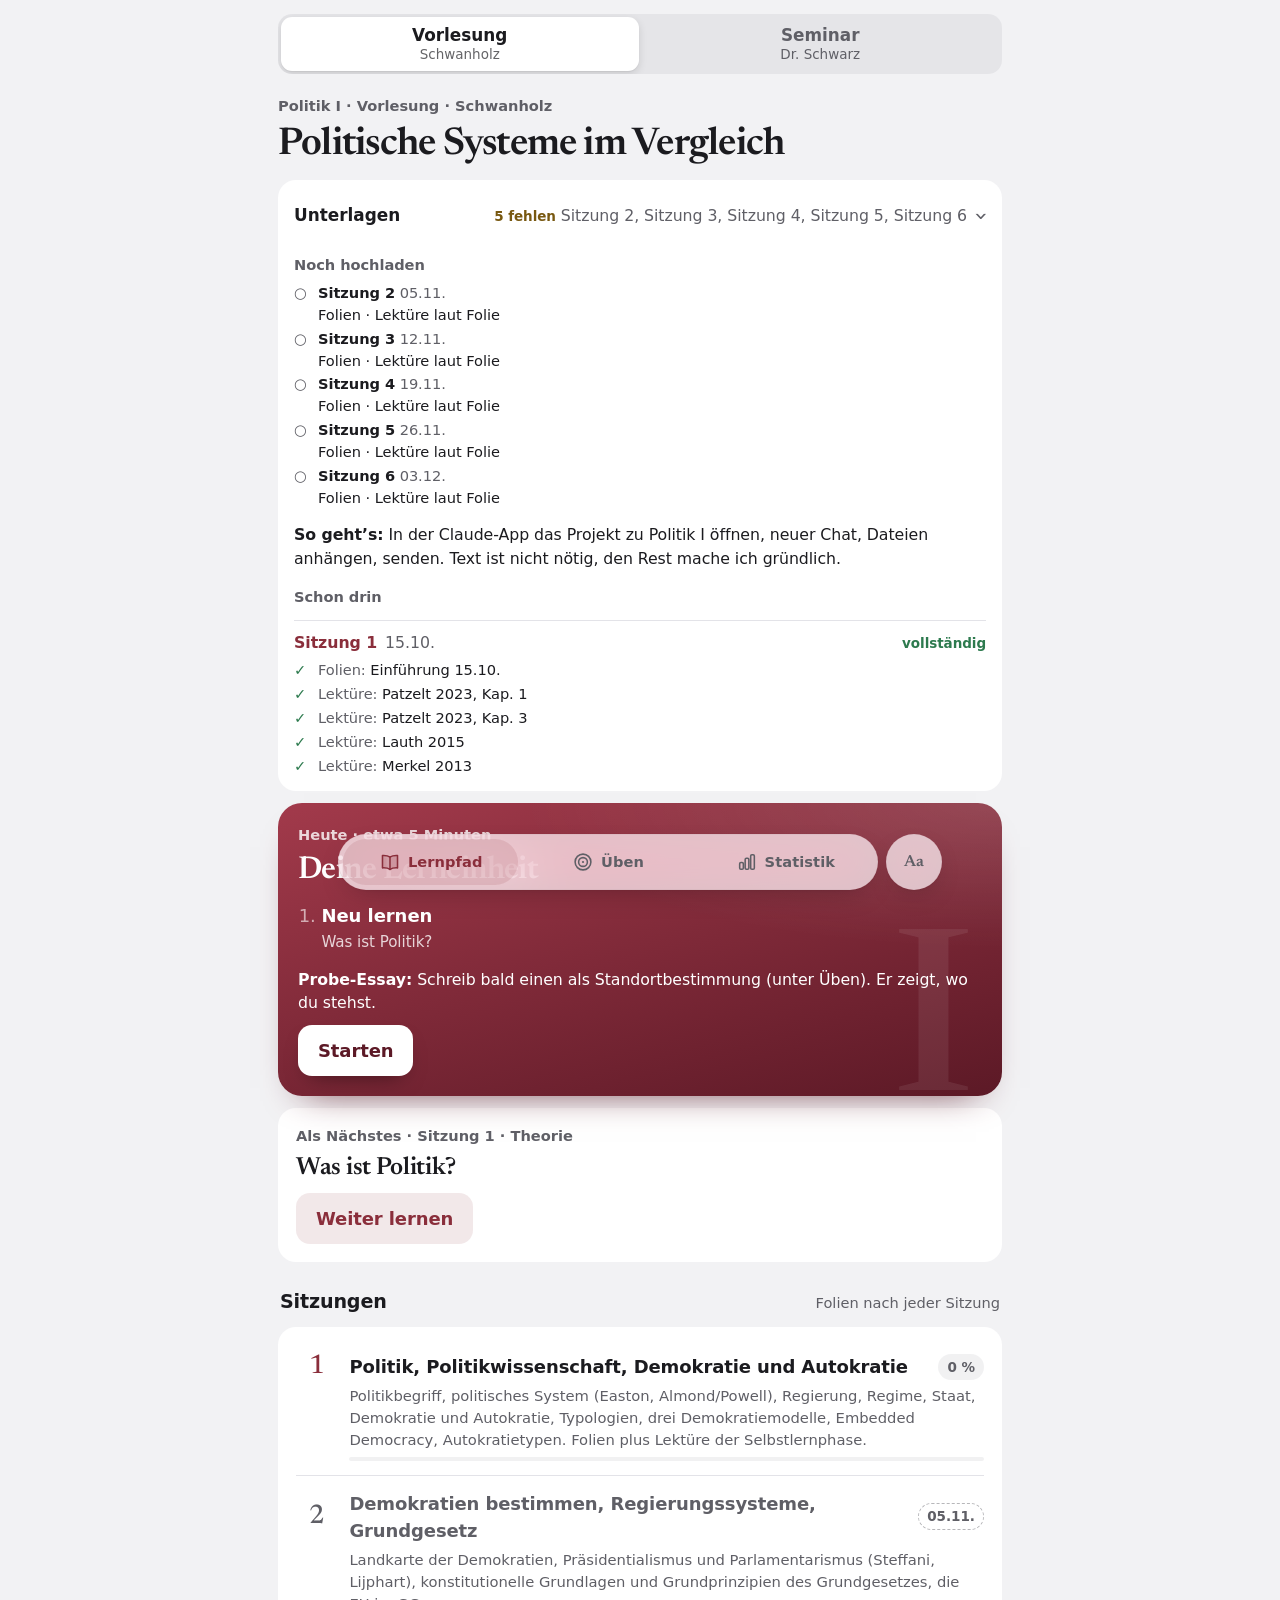
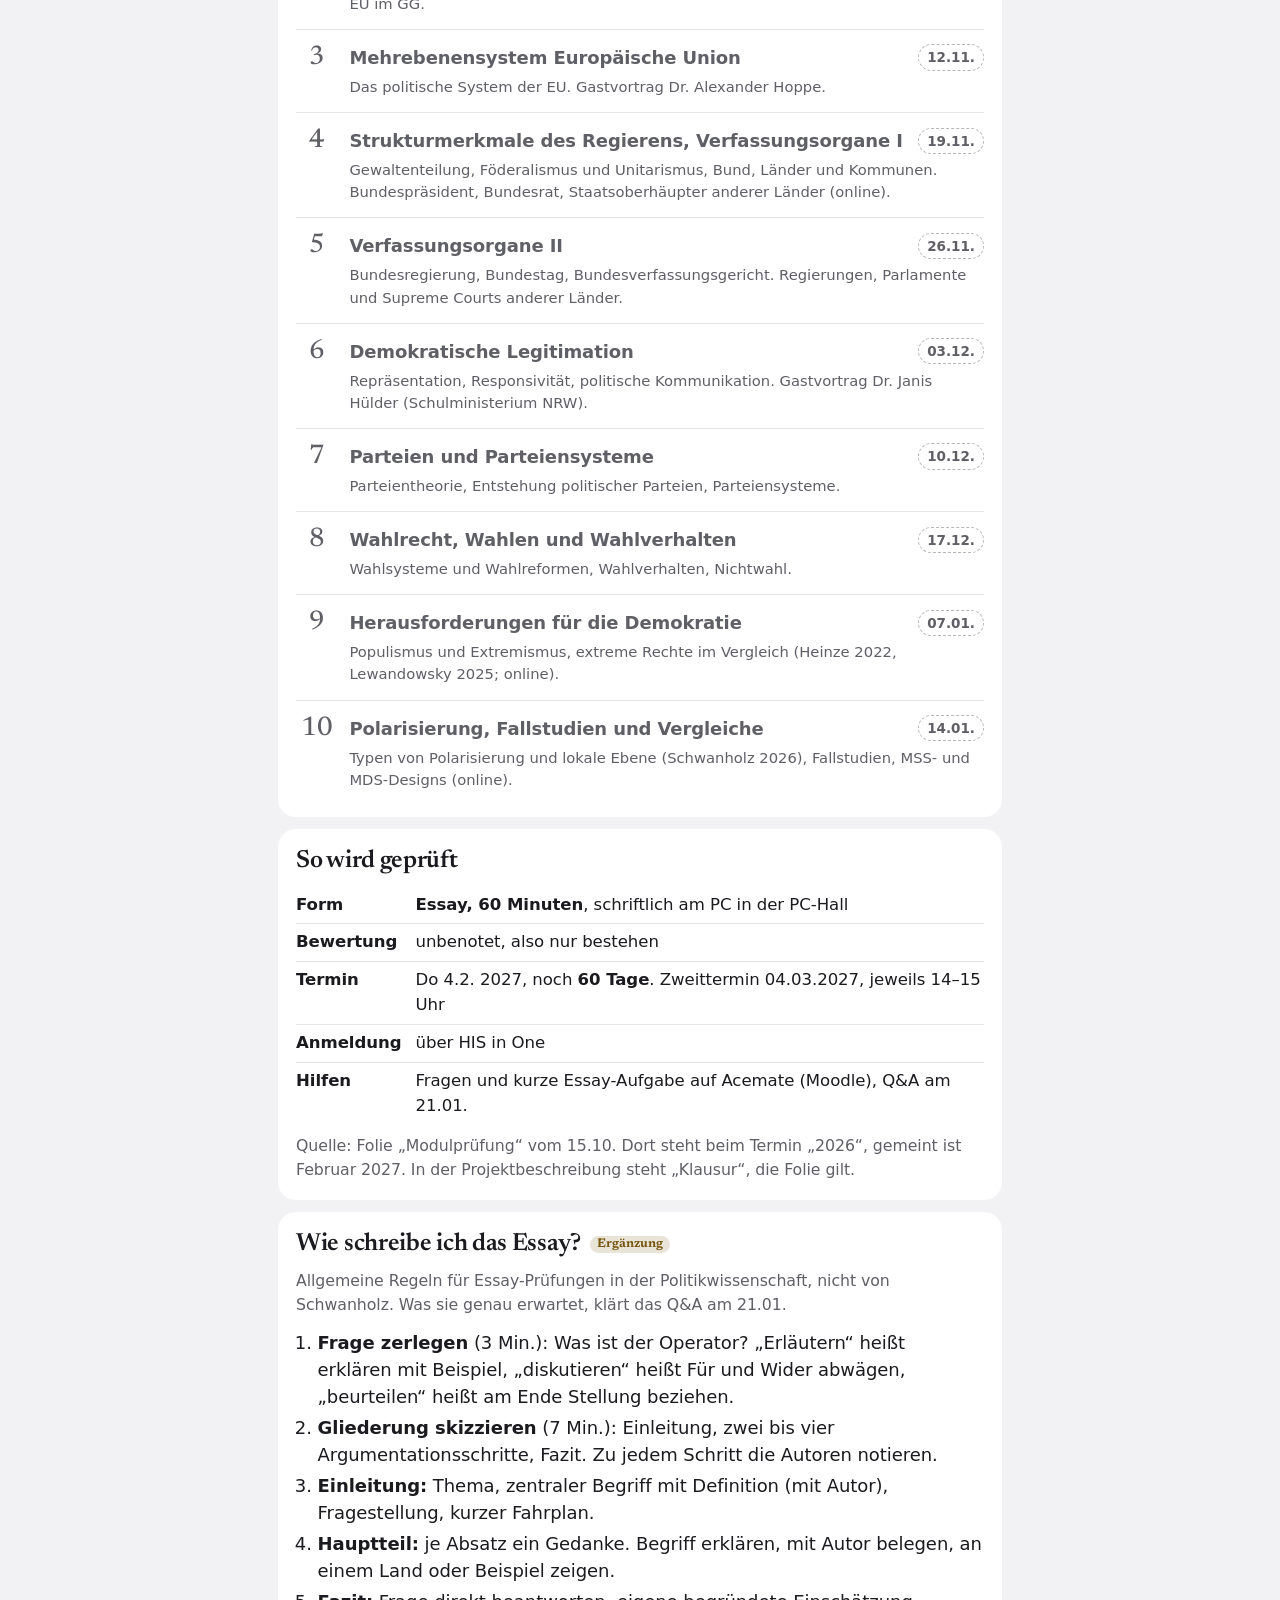
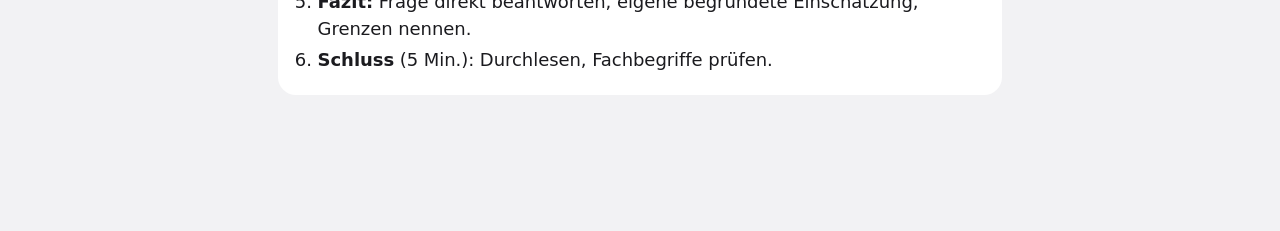
==== commit 0d474743: "Knopf „Projekt öffnen“ entfernt (öffnete einen Browser ohne Anmeldung); Hinweis für die Claude-App; " ====
--- a/index.html
+++ b/index.html
@@ -1808,7 +1808,7 @@
       known:false = nur bekannt, dass das Hochgeladene dazugehört.
    2. Erledigt-Liste (APP.todos je Hälfte), abgehakt in state.todo[id] = Zeitstempel.
    3. Motivationssatz unter der Wochenübersicht.
-   4. Claude-Brücke: letzte Logbuch-Einträge dieser App aus CLAUDE.md (build.py ersetzt [{"d": "2026-11-10", "a": "alle", "w": "Hochladen und Bescheid geben in einem Schritt: Dateien in einem neuen Chat im Projekt anhängen und senden, ohne Text; der Chat baut sie nach `UPDATE.md` ein und sichert die Textfassung als Projekt-Dokument; Knopf heißt „Projekt öffnen“", "y": "Talib: Upload, Knopf, Chat, Einfügen waren zu viele Schritte"}, {"d": "2026-11-10", "a": "alle", "w": "Knopf „Unterlagen aktualisieren“ im Block „Unterlagen“ (öffnet das claude.ai-Projekt, kopiert „Update“), `UPDATE.md` als gründlicher Einbau-Auftrag (wortgleich in allen Repos), Regel 11 neu; fehlende `APP.projectUrl` trägt der nächste Update-Chat selbst ein", "y": "Talib: Hochladen allein ändert die App nicht, er will ein klares Signal und sorgfältigen Einbau"}, {"d": "2026-11-10", "a": "alle", "w": "Block „Unterlagen“ in allen Apps, Muster je App aus den bisherigen Uploads hergeleitet: BiWi II ein wachsender Foliensatz (immer die neueste ganze Datei), W&G I je Hälfte etwa wöchentlich wie bisher, Wirtschaft II komplett, Politik I nach Vorlesungs- und Verlaufsplan; unsicher heißt „vermutlich“ mit Bitte um Moodle-Screenshot; Regel 7 neu", "y": "Talib: Die Fächer laden sehr unterschiedlich hoch, Claude soll das selbst herleiten und in jedem Chat wissen"}, {"d": "2026-11-10", "a": "Politik I", "w": "Block „Unterlagen“ als Muster: oben, was noch fehlt (vergangene Sitzungen ohne Dateien, Seminartexte 7 Tage vorher, mit Dateinamen laut Verlaufsplan), „So geht’s“ in einem Satz (ins Projekt laden, neuer Chat, „Update“), darunter „Schon drin“; Regel 11 „Update“", "y": "Talib verliert den Überblick, was er wo hochladen und in welchem Chat er Bescheid geben muss"}, {"d": "2026-11-10", "a": "Politik I", "w": "Presseschau zugeteilt: 09.1 zu Block IX (Do 21.01.), Abgabe Mi 20.01., 12 Uhr; Fahrplan und Folienplan unter „So wird geprüft“ (Seminar), Erledigt-Liste mit Termin", "y": "Moodle-Zuteilung nach der Abstimmung bis 04.11."}, {"d": "2026-11-04", "a": "Politik I", "w": "Tageseinheit als Muster: Begriffe nur in eine Richtung (Gegenrichtung auf Wunsch unter Üben), am Plantag Probe-Essay plus fällige Karten", "y": "Prüfauftrag: Stoffmenge größer als 20–40 Minuten am Abend, Probe-Essays fehlten in der Einheit"}]).
+   4. Claude-Brücke: letzte Logbuch-Einträge dieser App aus CLAUDE.md (build.py ersetzt [{"d": "2026-11-10", "a": "alle", "w": "Knopf „Projekt öffnen“ wieder entfernt, Hinweis zeigt den Weg in der Claude-App", "y": "Aus der Web-App öffnet iOS einen Browser, in dem Talib nicht angemeldet ist"}, {"d": "2026-11-10", "a": "alle", "w": "Hochladen und Bescheid geben in einem Schritt: Dateien in einem neuen Chat im Projekt anhängen und senden, ohne Text; der Chat baut sie nach `UPDATE.md` ein und sichert die Textfassung als Projekt-Dokument; Knopf heißt „Projekt öffnen“", "y": "Talib: Upload, Knopf, Chat, Einfügen waren zu viele Schritte"}, {"d": "2026-11-10", "a": "alle", "w": "Knopf „Unterlagen aktualisieren“ im Block „Unterlagen“ (öffnet das claude.ai-Projekt, kopiert „Update“), `UPDATE.md` als gründlicher Einbau-Auftrag (wortgleich in allen Repos), Regel 11 neu; fehlende `APP.projectUrl` trägt der nächste Update-Chat selbst ein", "y": "Talib: Hochladen allein ändert die App nicht, er will ein klares Signal und sorgfältigen Einbau"}, {"d": "2026-11-10", "a": "alle", "w": "Block „Unterlagen“ in allen Apps, Muster je App aus den bisherigen Uploads hergeleitet: BiWi II ein wachsender Foliensatz (immer die neueste ganze Datei), W&G I je Hälfte etwa wöchentlich wie bisher, Wirtschaft II komplett, Politik I nach Vorlesungs- und Verlaufsplan; unsicher heißt „vermutlich“ mit Bitte um Moodle-Screenshot; Regel 7 neu", "y": "Talib: Die Fächer laden sehr unterschiedlich hoch, Claude soll das selbst herleiten und in jedem Chat wissen"}, {"d": "2026-11-10", "a": "Politik I", "w": "Block „Unterlagen“ als Muster: oben, was noch fehlt (vergangene Sitzungen ohne Dateien, Seminartexte 7 Tage vorher, mit Dateinamen laut Verlaufsplan), „So geht’s“ in einem Satz (ins Projekt laden, neuer Chat, „Update“), darunter „Schon drin“; Regel 11 „Update“", "y": "Talib verliert den Überblick, was er wo hochladen und in welchem Chat er Bescheid geben muss"}, {"d": "2026-11-10", "a": "Politik I", "w": "Presseschau zugeteilt: 09.1 zu Block IX (Do 21.01.), Abgabe Mi 20.01., 12 Uhr; Fahrplan und Folienplan unter „So wird geprüft“ (Seminar), Erledigt-Liste mit Termin", "y": "Moodle-Zuteilung nach der Abstimmung bis 04.11."}]).
    5. Abstände vor der Prüfung (spaceDays), siehe unten.
    6. Symbole der Tableiste (NAV_ICONS), Gestaltung in design.css.
    7. Lernmodus ohne Ablenkung (focusBar): Ansichten aus APP.focus.views und die ganze Tageseinheit blenden Tableiste und „Aa“ aus.
@@ -1845,8 +1845,7 @@
   return `<details class="block upl"${late.length?" open":""}><summary><span class="eyebrow" style="margin:0">Unterlagen</span><span class="upl-last">${head}</span></summary>
     ${miss.length?`<p class="upl-sub">Noch hochladen</p><ul class="upl-i">${miss.map(e=>`<li class="miss"><span aria-hidden="true">○</span><span><b>${e.label}</b> <span class="muted">${e.date}${e.ts>now?", bald":""}</span><br>${e.items.join(" · ")}</span></li>`).join("")}</ul>`:""}
     ${unsure&&miss.length?`<p class="small muted upl-how">Hergeleitet aus deinen bisherigen Uploads. Stimmt das nicht, leg einen Screenshot der Moodle-Kursseite dazu, dann passe ich es an.</p>`:""}
-    <p class="small upl-how"><b>So geht’s:</b> Im claude.ai-Projekt zu ${APP.project||APP.name} einen neuen Chat öffnen, die Dateien anhängen und senden, ohne Text. Den Rest mache ich gründlich.</p>
-    <button class="btn upl-go" type="button" onclick="uplGo()">Projekt öffnen</button>
+    <p class="small upl-how"><b>So geht’s:</b> In der Claude-App das Projekt zu ${APP.project||APP.name} öffnen, neuer Chat, Dateien anhängen, senden. Text ist nicht nötig, den Rest mache ich gründlich.</p>
     ${U.length?`<p class="upl-sub">Schon drin</p>`+L.map(u=>{ const st=upState(u);
       return `<div class="upl-u"><p class="upl-h"><b>${upName(u)}</b><span class="muted">${upDate(u)}</span><span class="upst ${st.cls}">${st.txt}</span></p>
         <ul class="upl-i">${u.items.map(x=>`<li class="${x.ok?"":"miss"}"><span aria-hidden="true">${x.ok?"✓":"○"}</span><span>${x.k?`<span class="muted">${x.k}:</span> `:""}${x.t}${x.ok?"":` <span class="muted">fehlt</span>`}</span></li>`).join("")}</ul></div>`; }).join(""):""}</details>`;
@@ -1938,7 +1937,7 @@
   const a=document.activeElement; if(a&&/^(TEXTAREA|INPUT|SELECT)$/.test(a.tagName)) return; const x=document.getElementById("fx"); if(x){ e.preventDefault(); x.click(); } });
 
 /* Claude-Brücke: was zuletzt an dieser App geändert wurde und warum (aus CLAUDE.md, beim Bauen übernommen) */
-const BRUECKE=[{"d": "2026-11-10", "a": "alle", "w": "Hochladen und Bescheid geben in einem Schritt: Dateien in einem neuen Chat im Projekt anhängen und senden, ohne Text; der Chat baut sie nach `UPDATE.md` ein und sichert die Textfassung als Projekt-Dokument; Knopf heißt „Projekt öffnen“", "y": "Talib: Upload, Knopf, Chat, Einfügen waren zu viele Schritte"}, {"d": "2026-11-10", "a": "alle", "w": "Knopf „Unterlagen aktualisieren“ im Block „Unterlagen“ (öffnet das claude.ai-Projekt, kopiert „Update“), `UPDATE.md` als gründlicher Einbau-Auftrag (wortgleich in allen Repos), Regel 11 neu; fehlende `APP.projectUrl` trägt der nächste Update-Chat selbst ein", "y": "Talib: Hochladen allein ändert die App nicht, er will ein klares Signal und sorgfältigen Einbau"}, {"d": "2026-11-10", "a": "alle", "w": "Block „Unterlagen“ in allen Apps, Muster je App aus den bisherigen Uploads hergeleitet: BiWi II ein wachsender Foliensatz (immer die neueste ganze Datei), W&G I je Hälfte etwa wöchentlich wie bisher, Wirtschaft II komplett, Politik I nach Vorlesungs- und Verlaufsplan; unsicher heißt „vermutlich“ mit Bitte um Moodle-Screenshot; Regel 7 neu", "y": "Talib: Die Fächer laden sehr unterschiedlich hoch, Claude soll das selbst herleiten und in jedem Chat wissen"}, {"d": "2026-11-10", "a": "Politik I", "w": "Block „Unterlagen“ als Muster: oben, was noch fehlt (vergangene Sitzungen ohne Dateien, Seminartexte 7 Tage vorher, mit Dateinamen laut Verlaufsplan), „So geht’s“ in einem Satz (ins Projekt laden, neuer Chat, „Update“), darunter „Schon drin“; Regel 11 „Update“", "y": "Talib verliert den Überblick, was er wo hochladen und in welchem Chat er Bescheid geben muss"}, {"d": "2026-11-10", "a": "Politik I", "w": "Presseschau zugeteilt: 09.1 zu Block IX (Do 21.01.), Abgabe Mi 20.01., 12 Uhr; Fahrplan und Folienplan unter „So wird geprüft“ (Seminar), Erledigt-Liste mit Termin", "y": "Moodle-Zuteilung nach der Abstimmung bis 04.11."}, {"d": "2026-11-04", "a": "Politik I", "w": "Tageseinheit als Muster: Begriffe nur in eine Richtung (Gegenrichtung auf Wunsch unter Üben), am Plantag Probe-Essay plus fällige Karten", "y": "Prüfauftrag: Stoffmenge größer als 20–40 Minuten am Abend, Probe-Essays fehlten in der Einheit"}];
+const BRUECKE=[{"d": "2026-11-10", "a": "alle", "w": "Knopf „Projekt öffnen“ wieder entfernt, Hinweis zeigt den Weg in der Claude-App", "y": "Aus der Web-App öffnet iOS einen Browser, in dem Talib nicht angemeldet ist"}, {"d": "2026-11-10", "a": "alle", "w": "Hochladen und Bescheid geben in einem Schritt: Dateien in einem neuen Chat im Projekt anhängen und senden, ohne Text; der Chat baut sie nach `UPDATE.md` ein und sichert die Textfassung als Projekt-Dokument; Knopf heißt „Projekt öffnen“", "y": "Talib: Upload, Knopf, Chat, Einfügen waren zu viele Schritte"}, {"d": "2026-11-10", "a": "alle", "w": "Knopf „Unterlagen aktualisieren“ im Block „Unterlagen“ (öffnet das claude.ai-Projekt, kopiert „Update“), `UPDATE.md` als gründlicher Einbau-Auftrag (wortgleich in allen Repos), Regel 11 neu; fehlende `APP.projectUrl` trägt der nächste Update-Chat selbst ein", "y": "Talib: Hochladen allein ändert die App nicht, er will ein klares Signal und sorgfältigen Einbau"}, {"d": "2026-11-10", "a": "alle", "w": "Block „Unterlagen“ in allen Apps, Muster je App aus den bisherigen Uploads hergeleitet: BiWi II ein wachsender Foliensatz (immer die neueste ganze Datei), W&G I je Hälfte etwa wöchentlich wie bisher, Wirtschaft II komplett, Politik I nach Vorlesungs- und Verlaufsplan; unsicher heißt „vermutlich“ mit Bitte um Moodle-Screenshot; Regel 7 neu", "y": "Talib: Die Fächer laden sehr unterschiedlich hoch, Claude soll das selbst herleiten und in jedem Chat wissen"}, {"d": "2026-11-10", "a": "Politik I", "w": "Block „Unterlagen“ als Muster: oben, was noch fehlt (vergangene Sitzungen ohne Dateien, Seminartexte 7 Tage vorher, mit Dateinamen laut Verlaufsplan), „So geht’s“ in einem Satz (ins Projekt laden, neuer Chat, „Update“), darunter „Schon drin“; Regel 11 „Update“", "y": "Talib verliert den Überblick, was er wo hochladen und in welchem Chat er Bescheid geben muss"}, {"d": "2026-11-10", "a": "Politik I", "w": "Presseschau zugeteilt: 09.1 zu Block IX (Do 21.01.), Abgabe Mi 20.01., 12 Uhr; Fahrplan und Folienplan unter „So wird geprüft“ (Seminar), Erledigt-Liste mit Termin", "y": "Moodle-Zuteilung nach der Abstimmung bis 04.11."}];
 function bridgeBlock(){
   if(!BRUECKE.length) return "";
   const f=s=>{ const [y,m,d]=s.split("-"); return +d+"."+(+m)+"."; };
@@ -3879,7 +3878,7 @@
    Beim Start lädt die App eine neue Version sofort. Beim Zurückkehren nur, wenn gerade nichts läuft;
    mitten in Karten, Aufgaben oder Probeklausur erscheint stattdessen ein Hinweis zum Antippen. Der Lernstand liegt im Gerät und wird vorher abgeglichen. */
 (function(){
-  var V="63a13170ea19", BUSY=["task","exam","essay","graph","kurz","lesson","cards","kreuz","recall","who","outline"];
+  var V="9bfff21f618e", BUSY=["task","exam","essay","graph","kurz","lesson","cards","kreuz","recall","who","outline"];
   function busy(){ try{ return BUSY.indexOf(view)>=0; }catch(e){ return false; } }
   function syncing(){ try{ return !!(pushTimer||pushing); }catch(e){ return false; } }
   function reload(t){ try{ sessionStorage.setItem("upd-"+t,"1"); }catch(e){} location.replace(location.pathname+"?v="+t+location.hash); }
